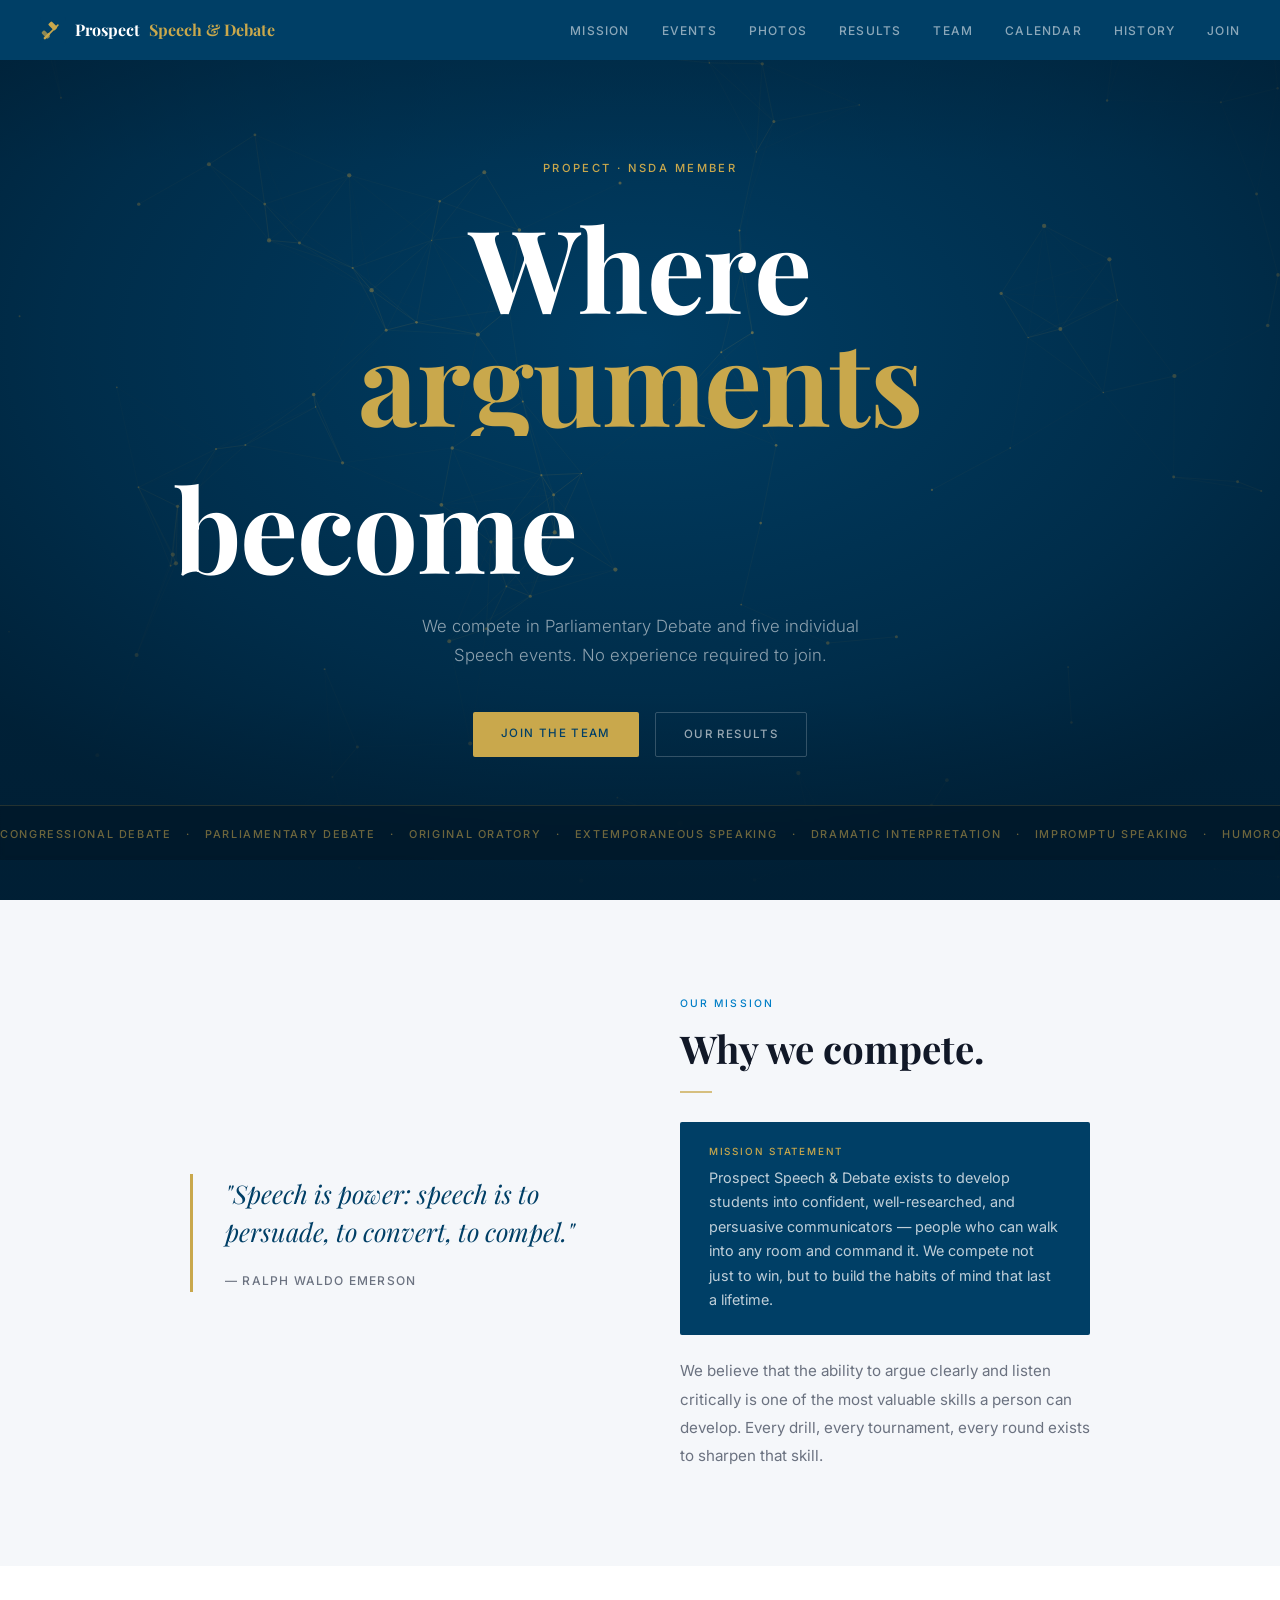
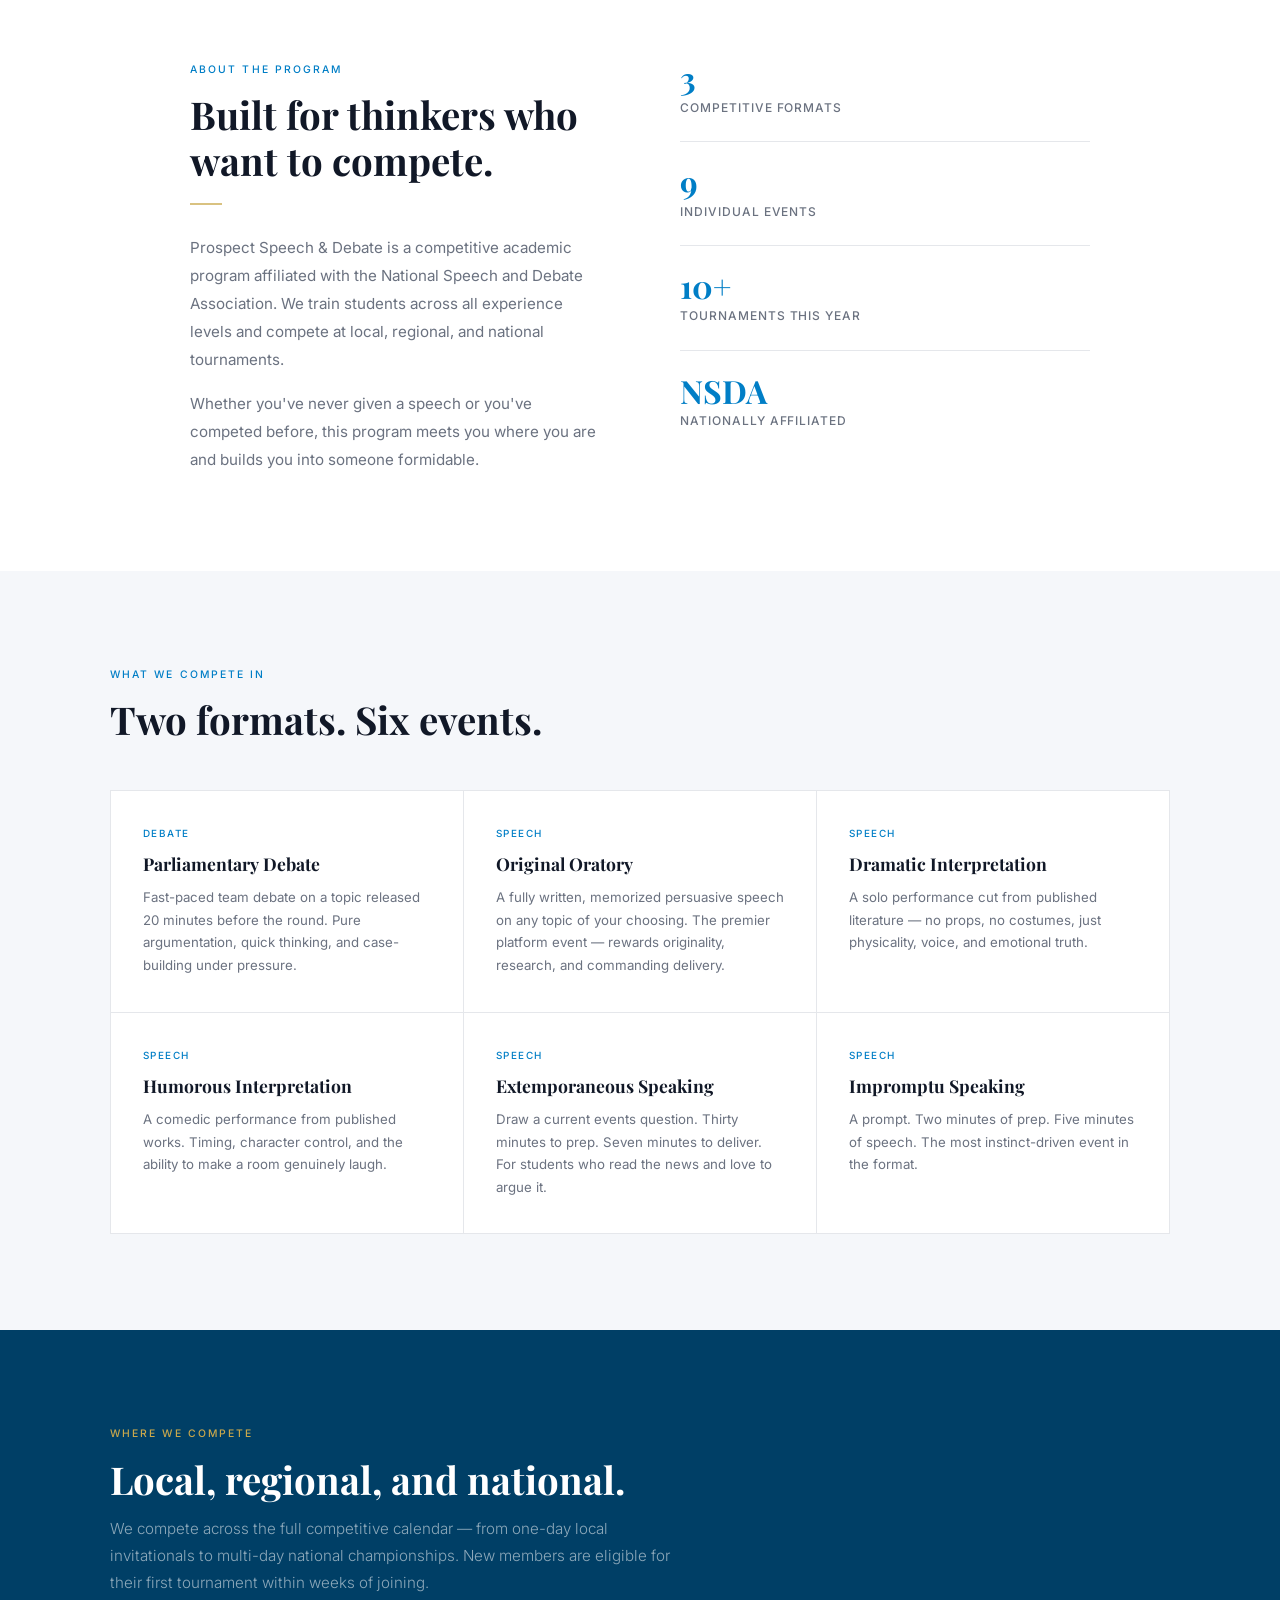
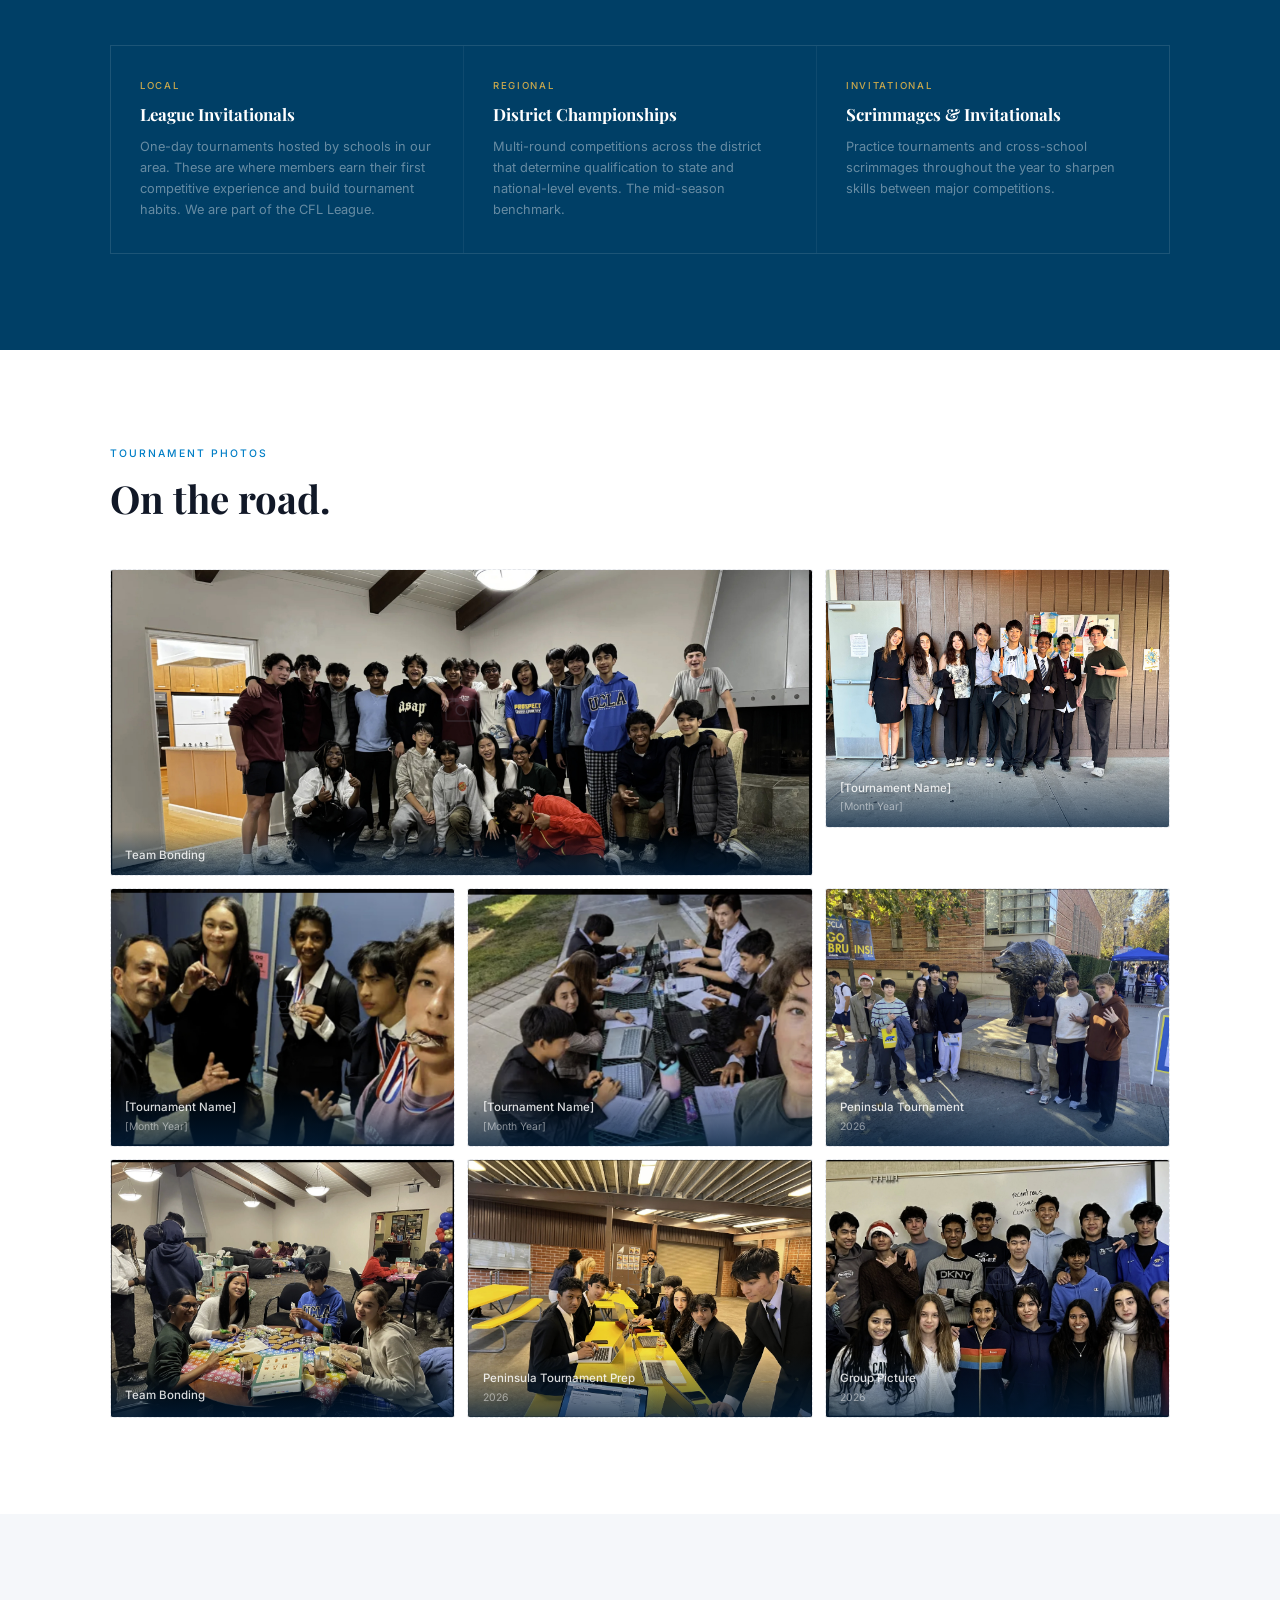
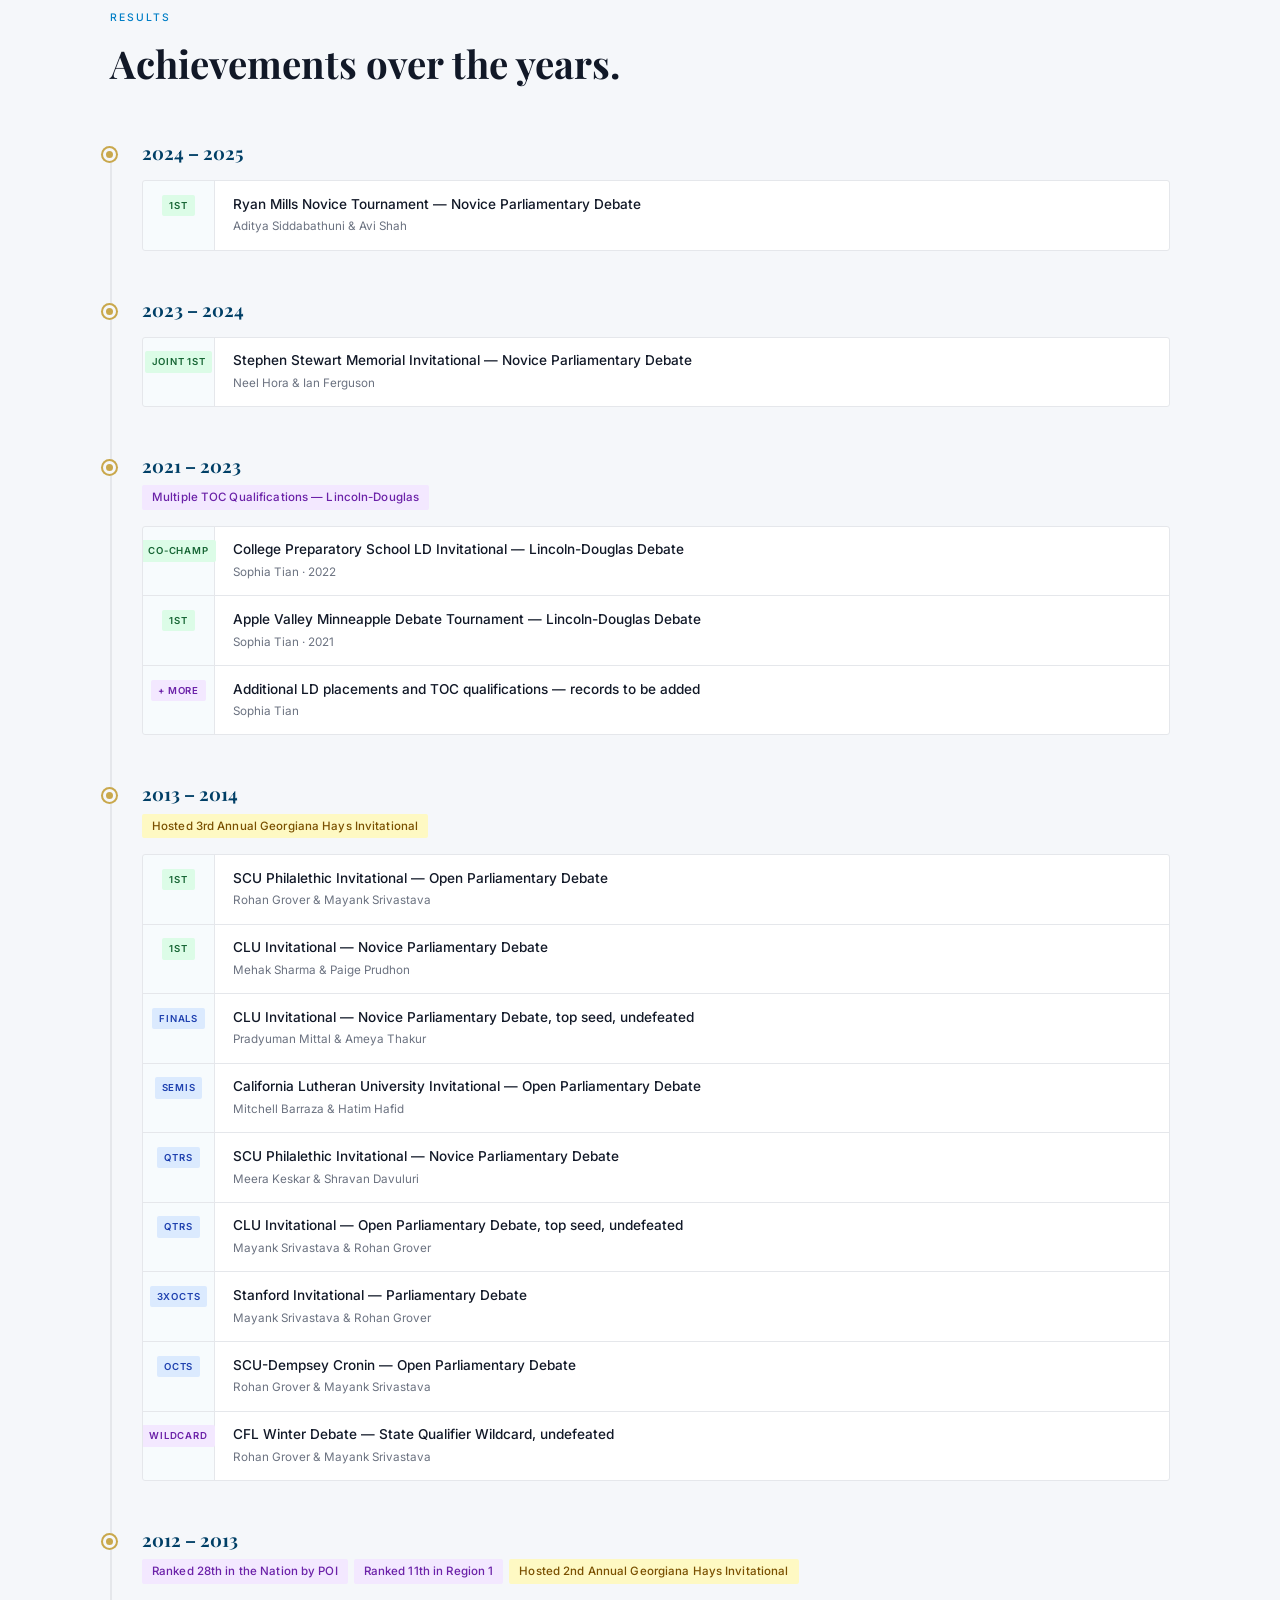
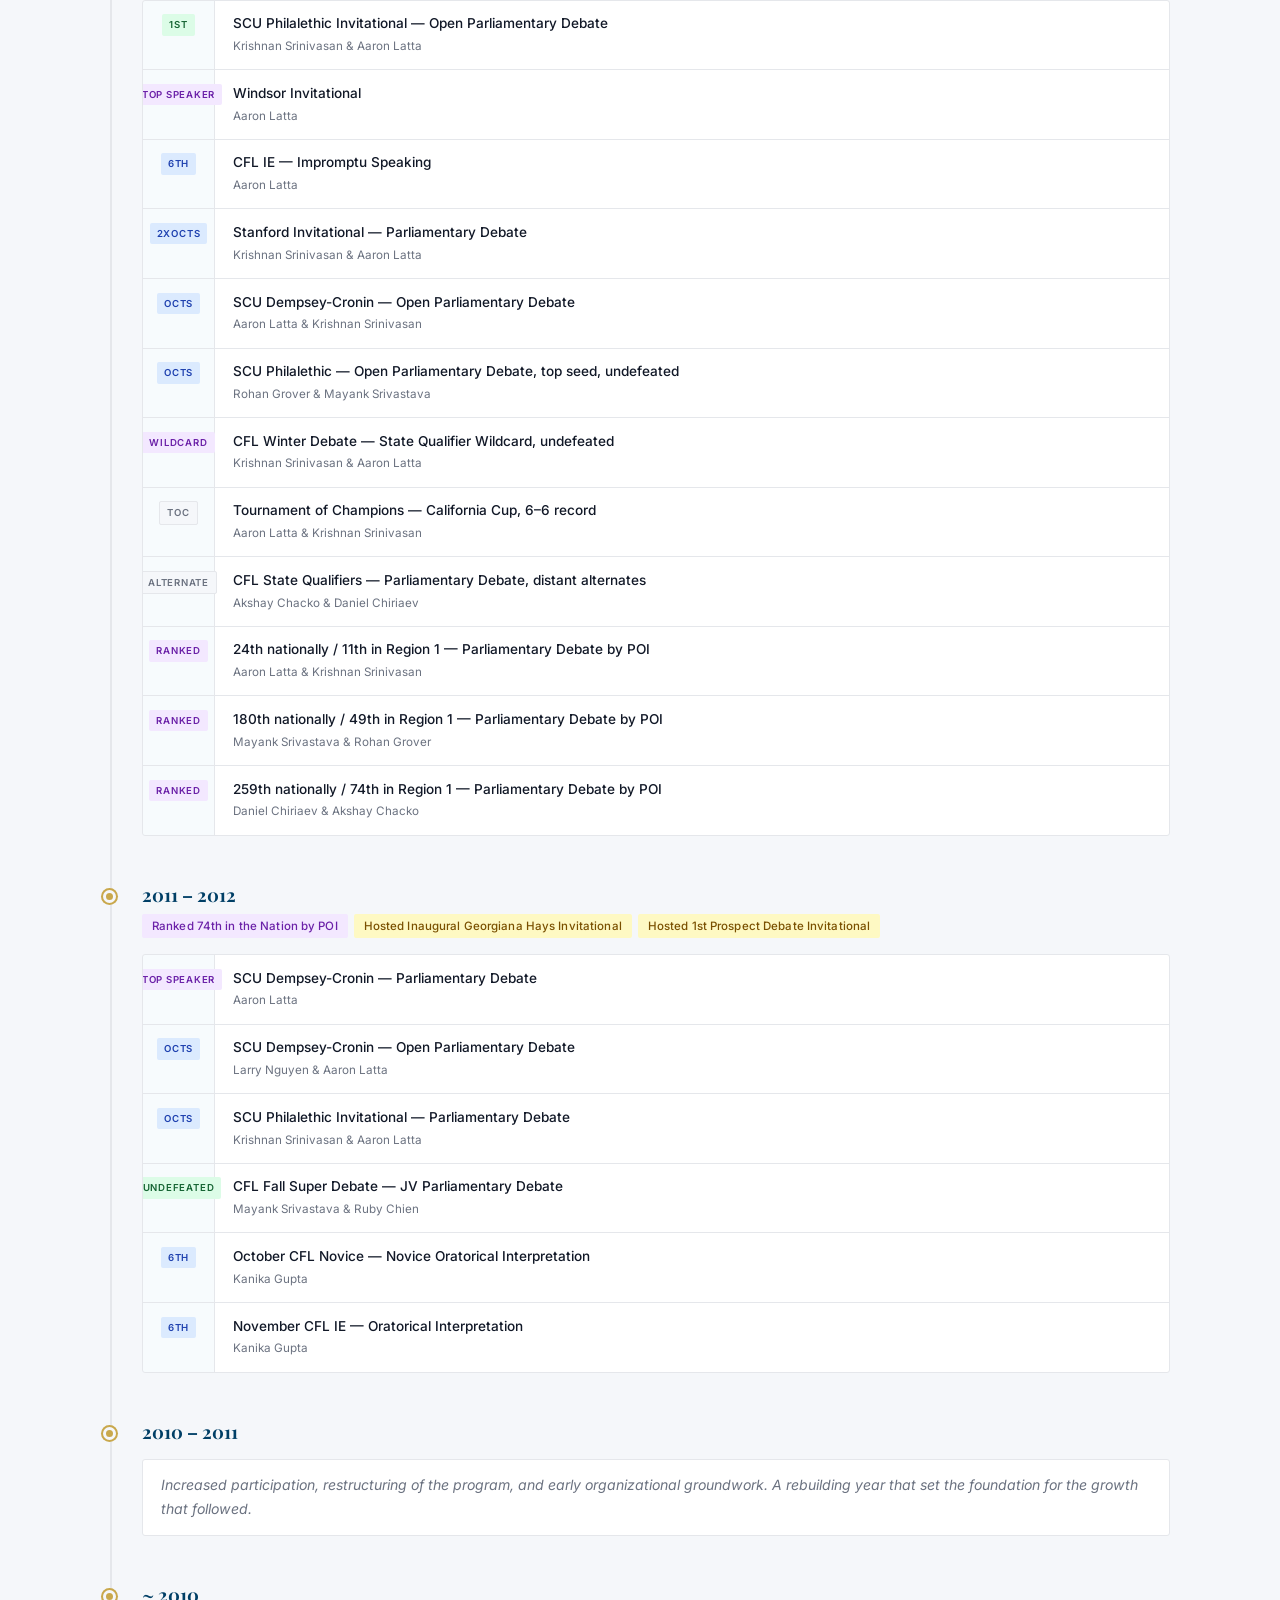
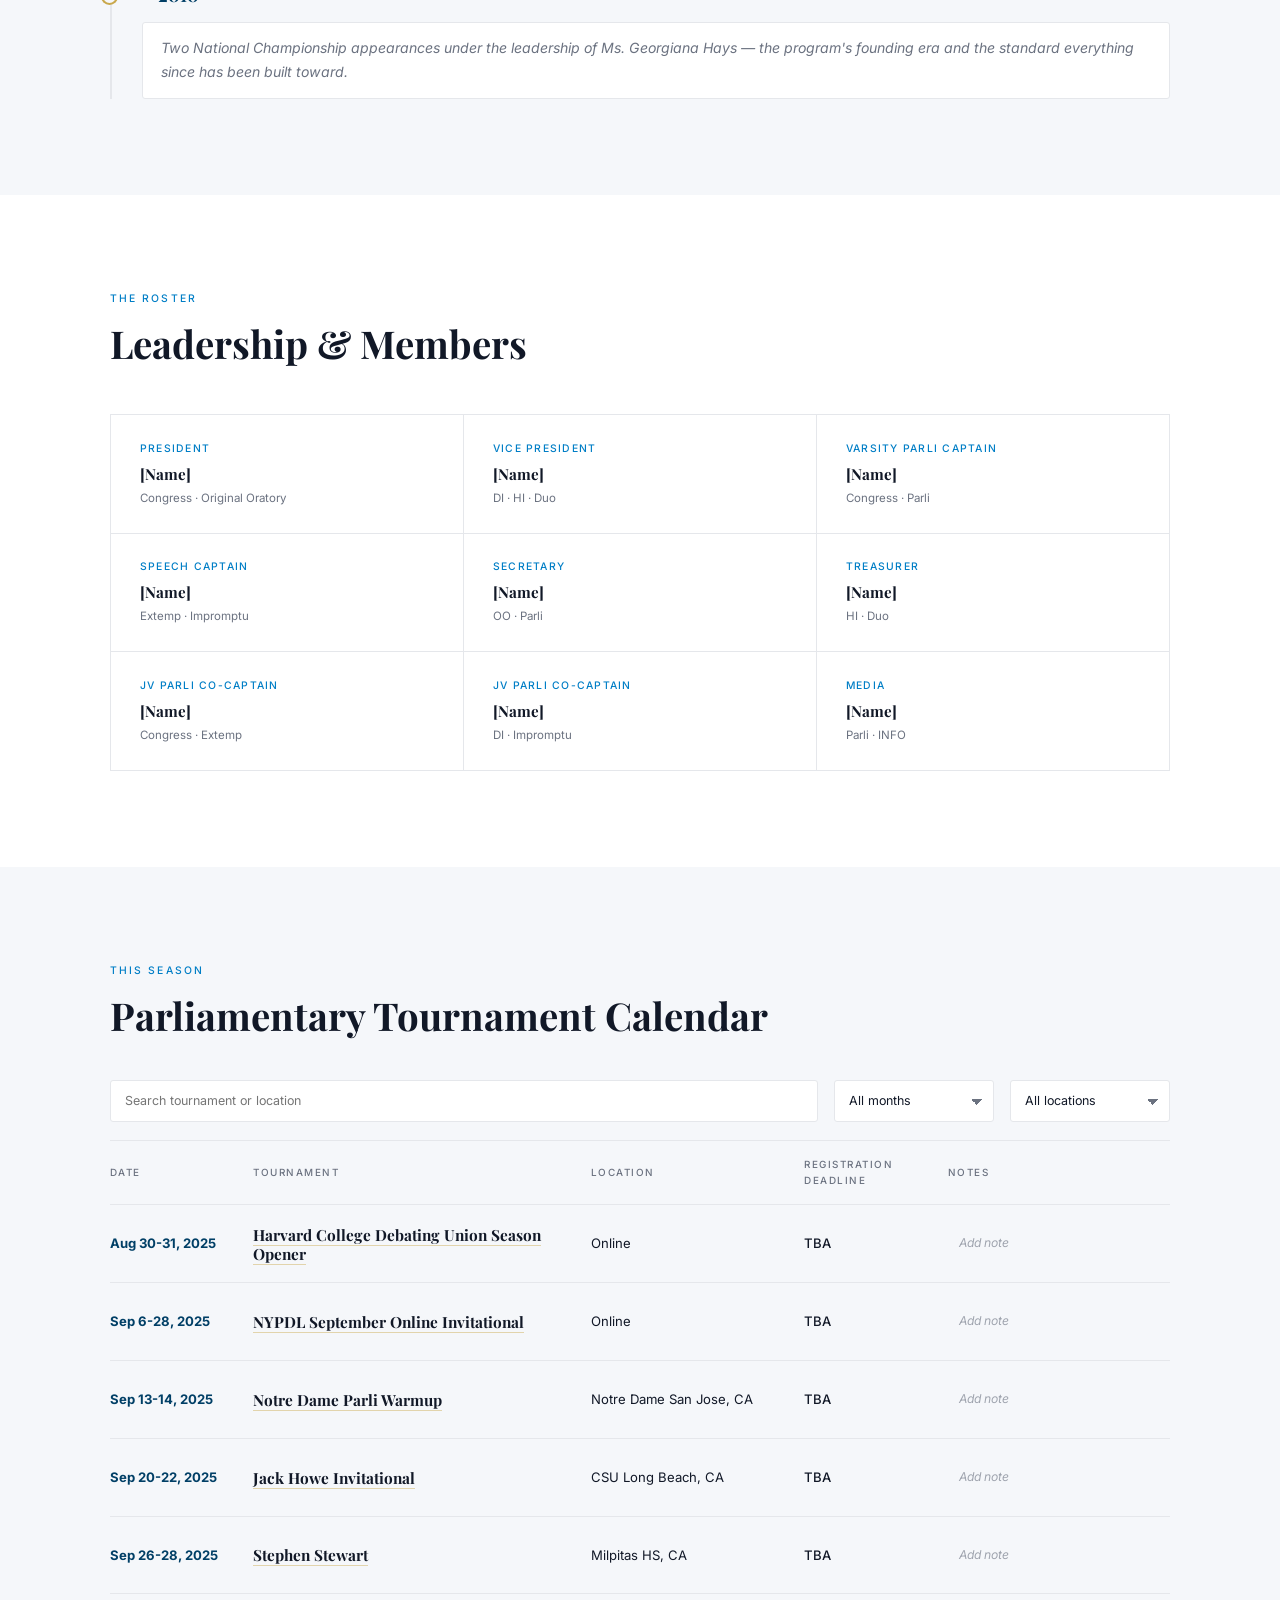
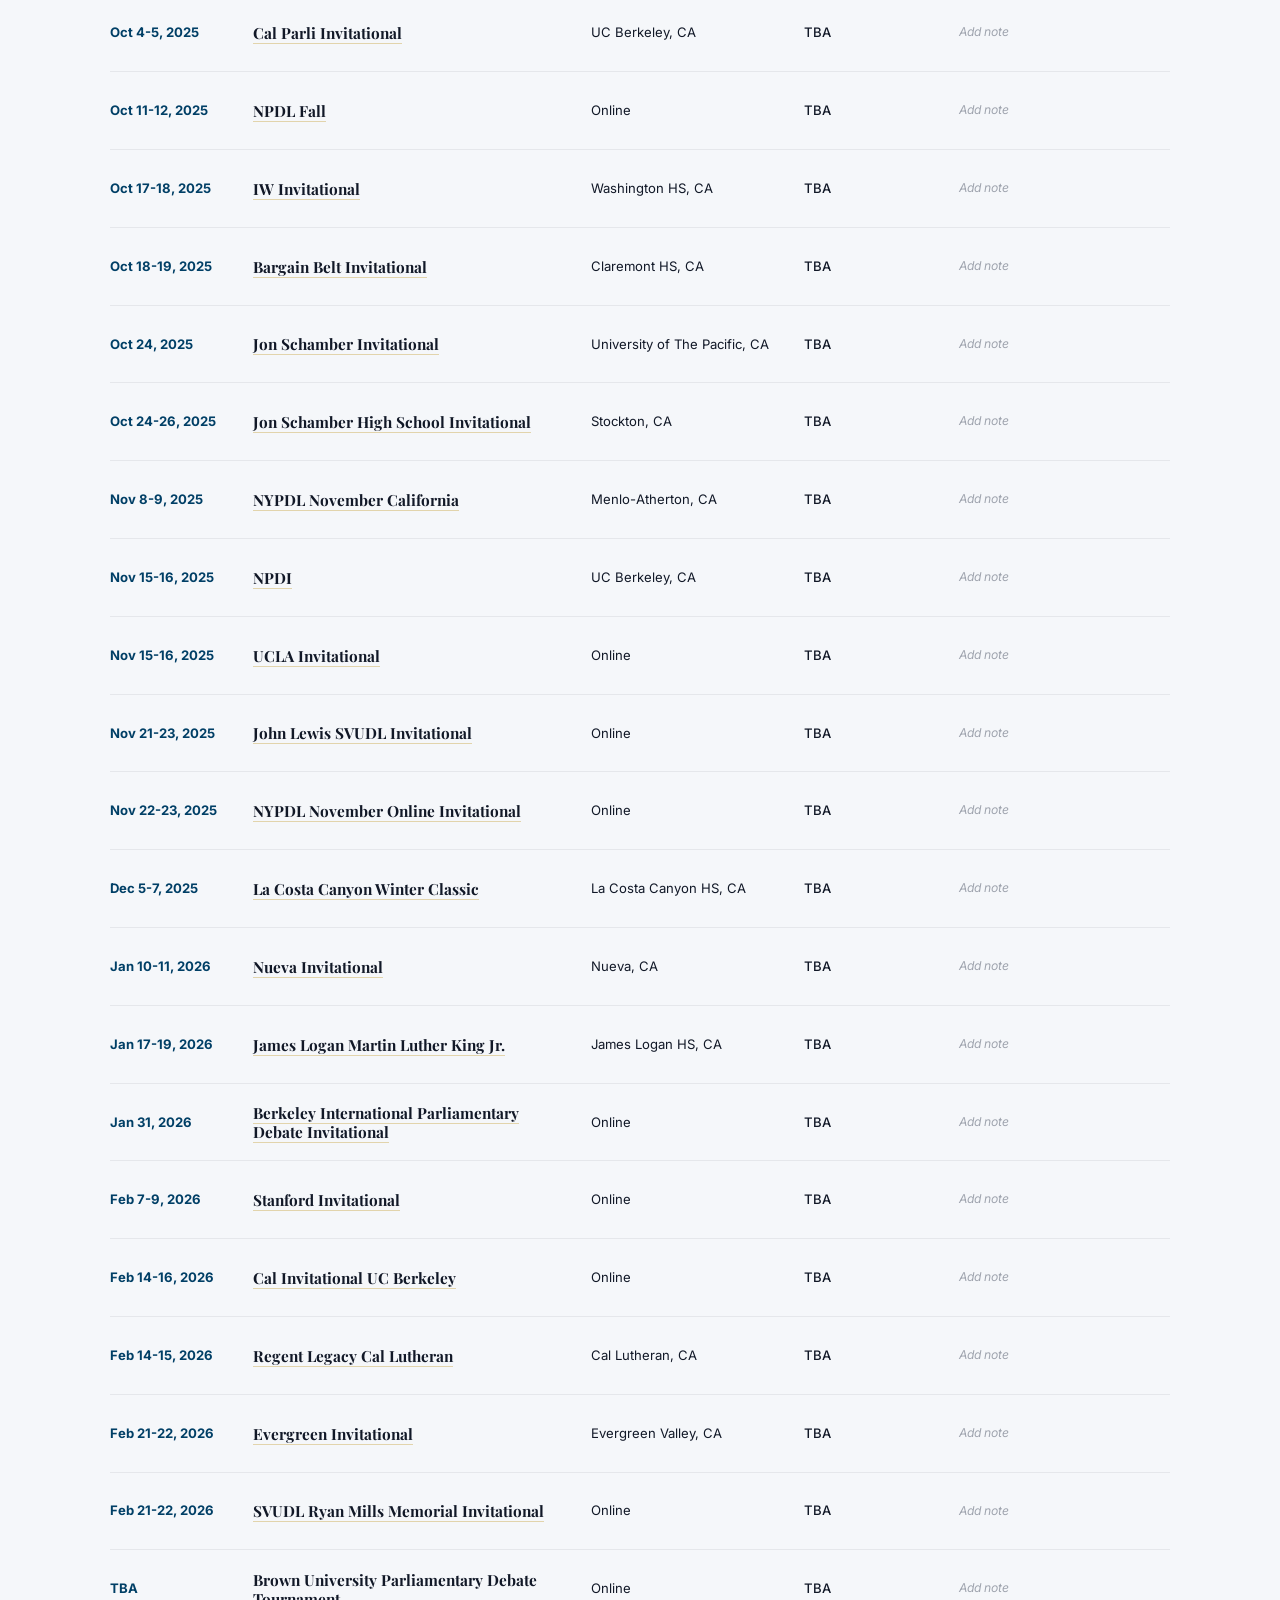
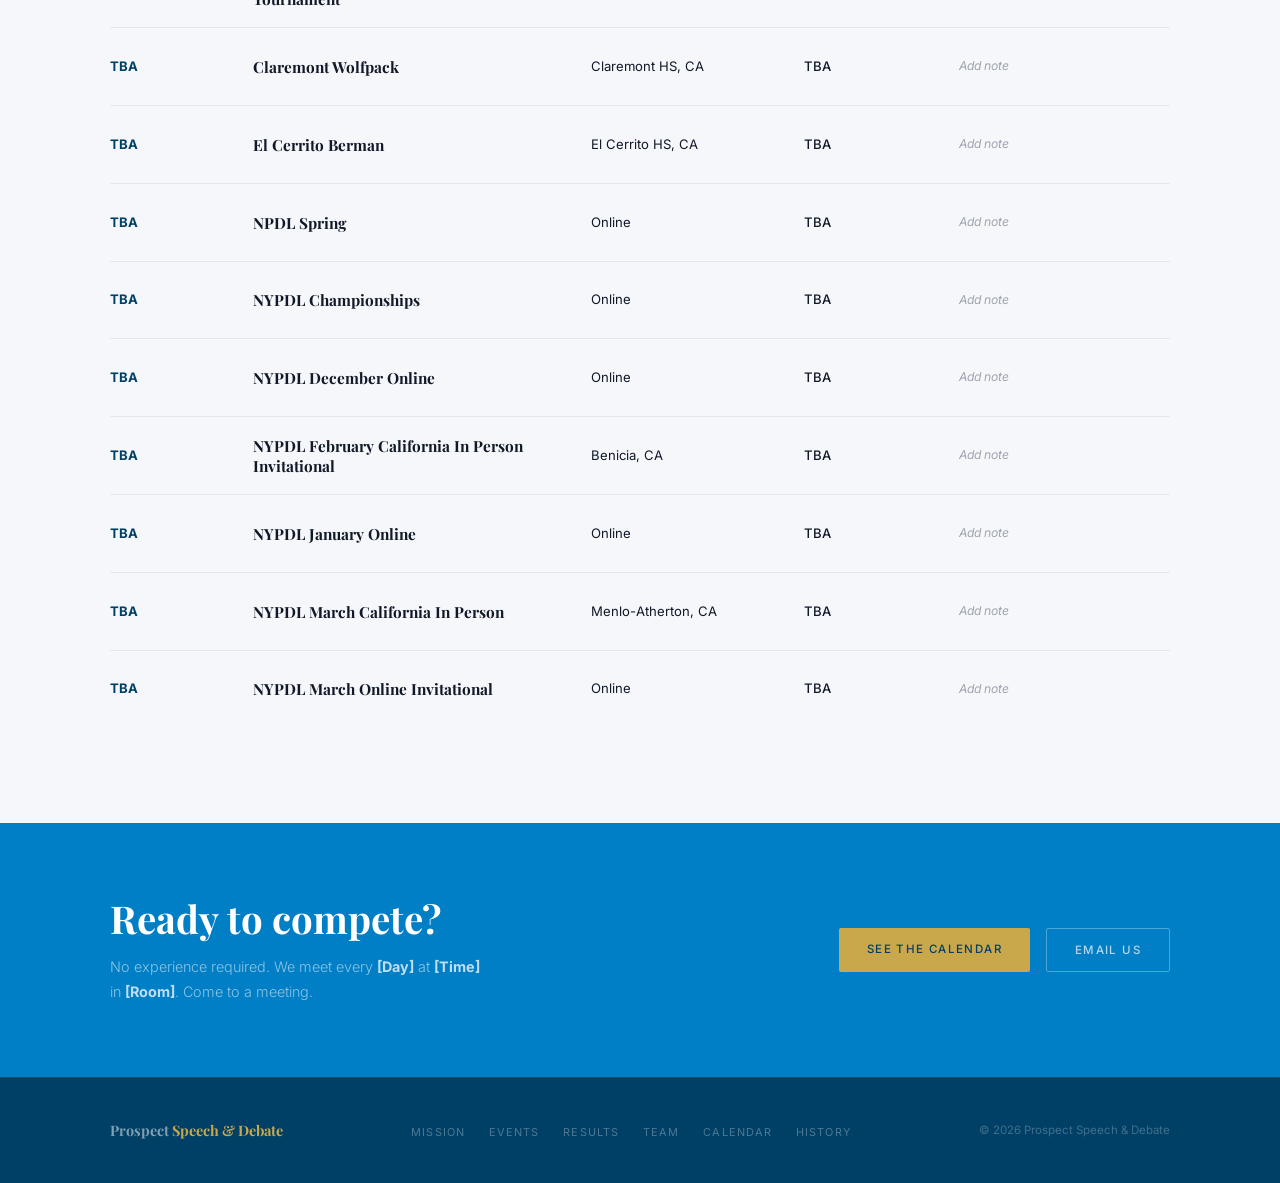
==== index.html @ af26215f "Simplify calendar table and editable notes" ====
<!DOCTYPE html>
<html lang="en">
<head>
  <meta charset="UTF-8" />
  <meta name="viewport" content="width=device-width, initial-scale=1.0" />
  <title>ProspectSpeech & Debate</title>
  <meta name="description" content="Prospect Speech & Debate — competing at the highest level." />
  <link rel="icon" href="image/panther.png" />
  <link rel="preconnect" href="https://fonts.googleapis.com" />
  <link rel="preconnect" href="https://fonts.gstatic.com" crossorigin />
  <link href="https://fonts.googleapis.com/css2?family=Playfair+Display:ital,wght@0,400;0,700;1,400&family=Inter:wght@300;400;500&display=swap" rel="stylesheet" />
  <style>
    *, *::before, *::after { box-sizing: border-box; margin: 0; padding: 0; }
    html { scroll-behavior: smooth; }

    :root {
      --blue: #007EC6;
      --blue-dark: #005f96;
      --blue-deep: #003f66;
      --gold: #C9A84C;
      --gold-light: #e8d08a;
      --white: #ffffff;
      --off: #f5f7fa;
      --text: #111827;
      --muted: #6b7280;
      --border: #e5e7eb;
    }

    body {
      font-family: 'Inter', sans-serif;
      background: var(--white);
      color: var(--text);
      line-height: 1.6;
      overflow-x: hidden;
    }
    a { color: inherit; text-decoration: none; }

    /* ── NAV ── */
    nav {
      position: fixed;
      top: 0; left: 0; right: 0;
      z-index: 100;
      height: 60px;
      background: var(--blue-deep);
      display: flex;
      align-items: center;
      justify-content: space-between;
      padding: 0 2.5rem;
    }
    .nav-brand {
      display: flex;
      align-items: center;
      gap: 9px;
      font-family: 'Playfair Display', serif;
      font-size: 1rem;
      font-weight: 700;
      color: var(--white);
    }
    .nav-brand span { color: var(--gold); }
    .nav-logo {
      width: 26px;
      height: 26px;
      flex-shrink: 0;
    }
    .nav-links {
      display: flex;
      gap: 2rem;
      list-style: none;
    }
    .nav-links a {
      font-size: 0.75rem;
      font-weight: 500;
      letter-spacing: 0.1em;
      text-transform: uppercase;
      color: rgba(255,255,255,0.55);
      transition: color 0.2s;
    }
    .nav-links a:hover { color: var(--gold); }
    .nav-toggle {
      display: none;
      flex-direction: column;
      gap: 5px;
      background: none;
      border: none;
      cursor: pointer;
      padding: 4px;
    }
    .nav-toggle span {
      display: block;
      width: 22px;
      height: 1.5px;
      background: rgba(255,255,255,0.7);
    }
    .mobile-menu {
      display: none;
      position: fixed;
      top: 60px; left: 0; right: 0;
      background: var(--blue-deep);
      padding: 1.5rem 2.5rem;
      z-index: 99;
      flex-direction: column;
      gap: 1.2rem;
      border-top: 1px solid rgba(255,255,255,0.07);
    }
    .mobile-menu.open { display: flex; }
    .mobile-menu a {
      font-size: 0.8rem;
      font-weight: 500;
      letter-spacing: 0.1em;
      text-transform: uppercase;
      color: rgba(255,255,255,0.6);
    }
    .mobile-menu a:hover { color: var(--gold); }

   .hero {
      min-height: 100vh;
      background: var(--blue-deep);
      display: flex;
      flex-direction: column;
      align-items: stretch;
      justify-content: center;
      padding: 0;
      position: relative;
      overflow: hidden;
    }
 
    .hero-canvas {
      position: absolute;
      inset: 0;
      width: 100%;
      height: 100%;
      z-index: 0;
    }
    .hero-vignette {
      position: absolute;
      inset: 0;
      z-index: 1;
      pointer-events: none;
      background:
        radial-gradient(ellipse 70% 60% at 50% 38%, rgba(0,30,51,0.05) 0%, rgba(0,30,51,0.55) 65%, rgba(0,30,51,0.92) 100%),
        linear-gradient(180deg, rgba(0,30,51,0.35) 0%, transparent 18%, transparent 78%, rgba(0,30,51,0.65) 100%);
    }
 
    .hero-layout {
      position: relative;
      z-index: 2;
      max-width: 1100px;
      width: 100%;
      margin: 0 auto;
      padding: 7.5rem 2.5rem 3rem;
      text-align: center;
      display: flex;
      flex-direction: column;
      align-items: center;
    }
    .hero-label {
      font-size: 0.7rem;
      font-weight: 500;
      letter-spacing: 0.22em;
      text-transform: uppercase;
      color: var(--gold);
      margin-bottom: 2rem;
      opacity: 0;
      animation: fade-up 0.8s ease forwards;
      animation-delay: 0.1s;
    }
 
    .hero-headline {
      font-family: 'Playfair Display', serif;
      font-weight: 700;
      color: var(--white);
      line-height: 0.98;
      margin-bottom: 1.8rem;
    }
    .hero-headline .line {
      display: block;
      font-size: clamp(3.4rem, 10vw, 7.2rem);
      letter-spacing: -0.01em;
      overflow: hidden;
    }
    .hero-headline .line > * { display: inline-block; }
    .line-1, .line-2, .line-3 {
      opacity: 0;
      transform: translateY(100%);
      animation: line-rise 0.9s cubic-bezier(0.22, 1, 0.36, 1) forwards;
    }
    .line-1 { animation-delay: 0.15s; }
    .line-2 { animation-delay: 0.32s; color: var(--gold); }
    .line-3 { animation-delay: 0.49s; }
    @keyframes line-rise {
      to { opacity: 1; transform: translateY(0); }
    }
    @keyframes fade-up {
      from { opacity: 0; transform: translateY(10px); }
      to   { opacity: 1; transform: translateY(0); }
    }
 
    /* Word-cycle on the final line of the headline */
    .word-cycle {
      position: relative;
      display: inline-block;
      vertical-align: baseline;
      height: 1.2em;
      overflow: hidden;
      font-style: italic;
      color: var(--gold);
       min-width: 7ch;
      text-align: left;
    }
    .word-cycle span {
      position: absolute;
      left: 0; top: 0;
      opacity: 0;
      white-space: nowrap;
      animation: word-rotate 8s infinite;
    }
    .word-cycle span:nth-child(1) { animation-delay: 1.2s; }
    .word-cycle span:nth-child(2) { animation-delay: 3.2s; }
    .word-cycle span:nth-child(3) { animation-delay: 5.2s; }
    .word-cycle span:nth-child(4) { animation-delay: 7.2s; }
    @keyframes word-rotate {
      0%   { opacity: 0; transform: translateY(0.3em); }
      6%   { opacity: 1; transform: translateY(0); }
      22%  { opacity: 1; transform: translateY(0); }
      28%  { opacity: 0; transform: translateY(-0.3em); }
      100% { opacity: 0; }
    }
 
    .hero-sub {
      font-size: 1.05rem;
      color: rgba(255,255,255,0.55);
      font-weight: 300;
      max-width: 480px;
      line-height: 1.75;
      margin-bottom: 2.6rem;
      opacity: 0;
      animation: fade-up 0.8s ease forwards;
      animation-delay: 0.7s;
    }
    .hero-actions {
      display: flex;
      gap: 1rem;
      flex-wrap: wrap;
      justify-content: center;
      opacity: 0;
      animation: fade-up 0.8s ease forwards;
      animation-delay: 0.85s;
    }
 
    /* Scrolling ticker strip along the bottom edge */
    .hero-ticker {
      position: relative;
      z-index: 2;
      border-top: 1px solid rgba(201,168,76,0.18);
      background: rgba(0,20,35,0.55);
      backdrop-filter: blur(2px);
      padding: 0.9rem 0;
      overflow: hidden;
      white-space: nowrap;
    }
    .ticker-track {
      display: inline-flex;
      gap: 0.9rem;
      animation: ticker-scroll 38s linear infinite;
      will-change: transform;
    }
    .ticker-track span {
      font-size: 0.68rem;
      font-weight: 500;
      letter-spacing: 0.15em;
      color: rgba(201,168,76,0.55);
      flex-shrink: 0;
    }
    @keyframes ticker-scroll {
      from { transform: translateX(0); }
      to   { transform: translateX(-50%); }
    }
 
    .btn {
      display: inline-block;
      font-size: 0.72rem;
      font-weight: 500;
      letter-spacing: 0.12em;
      text-transform: uppercase;
      padding: 12px 28px;
      border-radius: 2px;
      transition: all 0.2s;
    }
    .btn-gold { background: var(--gold); color: var(--blue-deep); }
    .btn-gold:hover { background: var(--gold-light); }
    .btn-outline { border: 1px solid rgba(255,255,255,0.2); color: rgba(255,255,255,0.6); }
    .btn-outline:hover { border-color: var(--gold); color: var(--gold); }
    .btn-white { border: 1px solid rgba(255,255,255,0.3); color: rgba(255,255,255,0.7); }
    .btn-white:hover { border-color: rgba(255,255,255,0.7); color: var(--white); }

    /* ── SHARED ── */
    section { scroll-margin-top: 60px; }
    .section { padding: 6rem 2.5rem; }
    .section-sm { padding: 4.5rem 2.5rem; }
    .container { max-width: 900px; margin: 0 auto; }
    .container-wide { max-width: 1060px; margin: 0 auto; }
    .eyebrow {
      font-size: 0.65rem;
      font-weight: 500;
      letter-spacing: 0.2em;
      text-transform: uppercase;
      color: var(--gold);
      margin-bottom: 0.8rem;
    }
    .eyebrow.dark { color: var(--blue); }
    h2 {
      font-family: 'Playfair Display', serif;
      font-size: clamp(1.7rem, 3.5vw, 2.4rem);
      font-weight: 700;
      line-height: 1.2;
      color: var(--text);
    }
    h2.light { color: var(--white); }
    .rule { width: 32px; height: 2px; background: var(--gold); margin: 1.2rem 0 1.8rem; opacity: 0.7; }

    /* ── MISSION ── */
    #mission { background: var(--off); }
    .mission-inner {
      display: grid;
      grid-template-columns: 1fr 1fr;
      gap: 5rem;
      align-items: center;
    }
    .mission-quote {
      border-left: 3px solid var(--gold);
      padding-left: 2rem;
    }
    .mission-quote blockquote {
      font-family: 'Playfair Display', serif;
      font-size: clamp(1.2rem, 2.5vw, 1.6rem);
      font-style: italic;
      color: var(--blue-deep);
      line-height: 1.5;
      margin-bottom: 1rem;
    }
    .mission-quote cite {
      font-size: 0.75rem;
      font-weight: 500;
      letter-spacing: 0.1em;
      text-transform: uppercase;
      color: var(--muted);
      font-style: normal;
    }
    .mission-text p {
      font-size: 0.95rem;
      color: var(--muted);
      line-height: 1.85;
      margin-bottom: 1rem;
    }
    .mission-text p:last-child { margin-bottom: 0; }
    .mission-statement {
      background: var(--blue-deep);
      color: var(--white);
      padding: 1.4rem 1.8rem;
      border-radius: 2px;
      margin-bottom: 1.4rem;
    }
    .mission-statement-label {
      font-size: 0.62rem;
      font-weight: 500;
      letter-spacing: 0.18em;
      text-transform: uppercase;
      color: var(--gold);
      margin-bottom: 6px;
    }
    .mission-statement p {
      font-size: 0.9rem;
      color: rgba(255,255,255,0.75);
      line-height: 1.7;
      margin: 0;
    }

    /* ── ABOUT ── */
    #about { background: var(--white); }
    .about-grid {
      display: grid;
      grid-template-columns: 1fr 1fr;
      gap: 5rem;
      align-items: start;
    }
    .about-body { font-size: 0.95rem; color: var(--muted); line-height: 1.85; }
    .about-body + .about-body { margin-top: 1rem; }
    .about-facts { display: flex; flex-direction: column; gap: 1.5rem; }
    .fact { padding-bottom: 1.5rem; border-bottom: 1px solid var(--border); }
    .fact:last-child { border-bottom: none; padding-bottom: 0; }
    .fact-num {
      font-family: 'Playfair Display', serif;
      font-size: 2rem;
      font-weight: 700;
      color: var(--blue);
      line-height: 1;
      margin-bottom: 4px;
    }
    .fact-label {
      font-size: 0.75rem;
      font-weight: 500;
      letter-spacing: 0.08em;
      text-transform: uppercase;
      color: var(--muted);
    }

    /* ── EVENTS ── */
    #events { background: var(--off); }
    .events-list {
      display: grid;
      grid-template-columns: repeat(3, 1fr);
      gap: 1px;
      background: var(--border);
      border: 1px solid var(--border);
      margin-top: 3rem;
    }
    .event-item {
      background: var(--white);
      padding: 2.2rem 2rem;
      transition: background 0.2s;
    }
    .event-item:hover { background: var(--off); }
    .event-cat {
      font-size: 0.62rem;
      font-weight: 500;
      letter-spacing: 0.15em;
      text-transform: uppercase;
      color: var(--blue);
      margin-bottom: 8px;
    }
    .event-name {
      font-family: 'Playfair Display', serif;
      font-size: 1.1rem;
      font-weight: 700;
      color: var(--text);
      margin-bottom: 8px;
    }
    .event-desc { font-size: 0.83rem; color: var(--muted); line-height: 1.7; }

    /* ── WHERE WE COMPETE ── */
    #compete { background: var(--blue-deep); }
    #compete .eyebrow { color: var(--gold); }
    .compete-intro {
      max-width: 560px;
      margin-bottom: 3rem;
    }
    .compete-intro p {
      font-size: 0.95rem;
      color: rgba(255,255,255,0.55);
      font-weight: 300;
      line-height: 1.8;
      margin-top: 0.8rem;
    }
    .compete-grid {
      display: grid;
      grid-template-columns: repeat(3, 1fr);
      gap: 1px;
      background: rgba(255,255,255,0.06);
      border: 1px solid rgba(255,255,255,0.06);
    }
    .compete-card {
      background: var(--blue-deep);
      padding: 2rem 1.8rem;
      transition: background 0.2s;
    }
    .compete-card:hover { background: rgba(255,255,255,0.03); }
    .compete-level {
      font-size: 0.6rem;
      font-weight: 500;
      letter-spacing: 0.18em;
      text-transform: uppercase;
      color: var(--gold);
      margin-bottom: 8px;
    }
    .compete-name {
      font-family: 'Playfair Display', serif;
      font-size: 1.05rem;
      font-weight: 700;
      color: var(--white);
      margin-bottom: 8px;
    }
    .compete-desc {
      font-size: 0.8rem;
      color: rgba(255,255,255,0.4);
      line-height: 1.65;
    }

    /* ── PHOTOS ── */
    #photos { background: var(--white); }
    .photos-grid {
      display: grid;
      grid-template-columns: repeat(3, 1fr);
      gap: 12px;
      margin-top: 3rem;
    }
    .photo-slot {
      aspect-ratio: 4/3;
      background: var(--off);
      border: 1.5px dashed var(--border);
      border-radius: 3px;
      display: flex;
      flex-direction: column;
      align-items: center;
      justify-content: center;
      gap: 10px;
      overflow: hidden;
      position: relative;
      cursor: pointer;
      transition: border-color 0.2s;
    }
    .photo-slot:hover { border-color: var(--blue); }
    .photo-slot img {
      position: absolute;
      inset: 0;
      width: 100%;
      height: 100%;
      object-fit: cover;
      display: none;
    }
    .photo-slot img.loaded { display: block; }
    .photo-placeholder {
      display: flex;
      flex-direction: column;
      align-items: center;
      gap: 8px;
      pointer-events: none;
    }
    .photo-placeholder svg { opacity: 0.25; }
    .photo-placeholder span {
      font-size: 0.72rem;
      color: var(--muted);
      font-weight: 500;
      text-align: center;
      padding: 0 1rem;
    }
    .photo-caption {
      position: absolute;
      bottom: 0; left: 0; right: 0;
      background: linear-gradient(transparent, rgba(0,30,60,0.75));
      padding: 1rem 0.9rem 0.7rem;
      display: none;
    }
    .photo-slot img.loaded ~ .photo-caption { display: block; }
    .photo-caption-text {
      font-size: 0.72rem;
      color: rgba(255,255,255,0.85);
      font-weight: 500;
    }
    .photo-caption-sub {
      font-size: 0.65rem;
      color: rgba(255,255,255,0.5);
      margin-top: 2px;
    }
    /* Large feature photo slot */
    .photo-slot.large {
      grid-column: span 2;
      aspect-ratio: 16/7;
    }
    .photos-note {
      margin-top: 1.2rem;
      font-size: 0.75rem;
      color: var(--muted);
      line-height: 1.6;
    }
    .photos-note code {
      background: var(--off);
      border: 1px solid var(--border);
      border-radius: 3px;
      padding: 1px 6px;
      font-size: 0.7rem;
      color: var(--blue-dark);
    }

   /* ── ACHIEVEMENTS TIMELINE ── */
    #achievements { background: var(--off); }
    .timeline {
      position: relative;
      margin-top: 3.5rem;
      padding-left: 2rem;
    }
    .timeline::before {
      content: '';
      position: absolute;
      left: 0;
      top: 6px;
      bottom: 0;
      width: 2px;
      background: var(--border);
    }
 
    /* One block per school year */
    .tl-year {
      position: relative;
      margin-bottom: 3rem;
    }
    .tl-year:last-child { margin-bottom: 0; }
 
    /* Gold dot on the spine */
    .tl-year::before {
      content: '';
      position: absolute;
      left: -2.45rem;
      top: 6px;
      width: 13px;
      height: 13px;
      background: var(--gold);
      border-radius: 50%;
      border: 3px solid var(--off);
      box-shadow: 0 0 0 2px var(--gold);
    }
 
    .tl-year-header {
      margin-bottom: 1rem;
    }
    .tl-year-label {
      font-family: 'Playfair Display', serif;
      font-size: 1.15rem;
      font-weight: 700;
      color: var(--blue-deep);
      line-height: 1.2;
    }
 
    /* Program-level notes (ranked, hosted event, etc.) */
    .tl-program-notes {
      display: flex;
      flex-wrap: wrap;
      gap: 6px;
      margin-top: 8px;
    }
    .tl-note {
      font-size: 0.72rem;
      font-weight: 500;
      color: var(--blue-dark);
      background: #dbeafe;
      border-radius: 2px;
      padding: 3px 10px;
      letter-spacing: 0.01em;
    }
    .tl-note.hosted {
      background: var(--gold-pale, #fef9c3);
      color: #7a5000;
    }
 
    /* The list of individual results */
    .tl-results {
      background: var(--white);
      border: 1px solid var(--border);
      border-radius: 3px;
      overflow: hidden;
    }
    .tl-result {
      display: grid;
      grid-template-columns: 72px 1fr;
      gap: 0;
      border-bottom: 1px solid var(--border);
      transition: background 0.15s;
    }
    .tl-result:last-child { border-bottom: none; }
    .tl-result:hover { background: var(--off); }
 
    .tl-result-badge {
      padding: 0.85rem 0.9rem;
      display: flex;
      align-items: flex-start;
      justify-content: center;
      border-right: 1px solid var(--border);
      background: rgba(0,126,198,0.03);
    }
    .tl-badge-pill {
      font-size: 0.6rem;
      font-weight: 600;
      letter-spacing: 0.08em;
      text-transform: uppercase;
      padding: 3px 7px;
      border-radius: 2px;
      white-space: nowrap;
      text-align: center;
    }
    .bp-win    { background: #dcfce7; color: #166534; }
    .bp-finals { background: #fef9c3; color: #7a5000; }
    .bp-adv    { background: #dbeafe; color: #1e40af; }
    .bp-rank   { background: #f3e8ff; color: #6b21a8; }
    .bp-other  { background: var(--off); color: var(--muted); border: 1px solid var(--border); }
 
    .tl-result-body {
      padding: 0.85rem 1.1rem;
    }
    .tl-result-main {
      font-size: 0.85rem;
      font-weight: 500;
      color: var(--text);
      line-height: 1.45;
    }
    .tl-result-who {
      font-size: 0.73rem;
      color: var(--muted);
      margin-top: 3px;
    }
 
    /* Era note (no results, just narrative) */
    .tl-narrative {
      font-size: 0.88rem;
      color: var(--muted);
      font-style: italic;
      line-height: 1.7;
      padding: 0.85rem 1.1rem;
      background: var(--white);
      border: 1px solid var(--border);
      border-radius: 3px;
    }    
    /* ── TEAM ── */
    #team { background: var(--white); }
    .team-grid {
      display: grid;
      grid-template-columns: repeat(3, 1fr);
      gap: 1px;
      background: var(--border);
      border: 1px solid var(--border);
      margin-top: 3rem;
    }
    .member {
      background: var(--white);
      padding: 1.6rem 1.8rem;
      transition: background 0.2s;
    }
    .member:hover { background: var(--off); }
    .member-name {
      font-family: 'Playfair Display', serif;
      font-size: 0.95rem;
      font-weight: 700;
      color: var(--text);
      margin-bottom: 3px;
    }
    .member-role {
      font-size: 0.65rem;
      font-weight: 500;
      letter-spacing: 0.12em;
      text-transform: uppercase;
      color: var(--blue);
      margin-bottom: 4px;
    }
    .member-events { font-size: 0.72rem; color: var(--muted); }

    /* ── CALENDAR ── */
    #calendar { background: var(--off); }
    #calendar { scroll-margin-top: 60px; }
    .calendar-tools {
      display: grid;
      grid-template-columns: minmax(220px, 1fr) 160px 160px;
      gap: 1rem;
      align-items: center;
      margin-top: 2.6rem;
      padding-bottom: 1.1rem;
      border-bottom: 1px solid var(--border);
    }
    .calendar-search,
    .calendar-filter {
      width: 100%;
      min-height: 42px;
      border: 1px solid var(--border);
      border-radius: 3px;
      background: var(--white);
      color: var(--text);
      font: inherit;
      font-size: 0.78rem;
      outline: none;
    }
    .calendar-search { padding: 0 0.9rem; }
    .calendar-filter {
      appearance: none;
      padding: 0 2rem 0 0.9rem;
      background-image:
        linear-gradient(45deg, transparent 50%, var(--muted) 50%),
        linear-gradient(135deg, var(--muted) 50%, transparent 50%);
      background-position:
        calc(100% - 16px) 18px,
        calc(100% - 10px) 18px;
      background-repeat: no-repeat;
      background-size: 6px 6px, 6px 6px;
    }
    .calendar-search:focus,
    .calendar-filter:focus {
      border-color: rgba(0,126,198,0.45);
      box-shadow: 0 0 0 3px rgba(0,126,198,0.08);
    }
    .calendar-table-wrap { overflow-x: auto; }
    .calendar-table {
      width: 100%;
      min-width: 880px;
      border-collapse: separate;
      border-spacing: 0;
      font-size: 0.82rem;
    }
    .calendar-table th {
      text-align: left;
      font-size: 0.62rem;
      font-weight: 500;
      letter-spacing: 0.15em;
      text-transform: uppercase;
      color: var(--muted);
      padding: 1rem 1.1rem;
      border-bottom: 1px solid var(--border);
      background: var(--off);
    }
    .calendar-table th:first-child { padding-left: 0; }
    .calendar-table td {
      padding: 1.2rem 1.1rem;
      border-bottom: 1px solid var(--border);
      color: var(--text);
      vertical-align: middle;
    }
    .calendar-table td:first-child { padding-left: 0; }
    .calendar-table tbody tr:last-child td { border-bottom: none; }
    .calendar-table tbody tr:hover td { background: rgba(0,126,198,0.03); }
    .cal-date {
      color: var(--blue-deep);
      font-weight: 700;
      white-space: nowrap;
    }
    .cal-name {
      min-width: 260px;
      font-family: 'Playfair Display', serif;
      font-size: 0.96rem;
      font-weight: 700;
      line-height: 1.25;
    }
    .cal-title-link,
    .cal-title-text {
      color: var(--text);
      text-decoration: none;
    }
    .cal-title-link {
      border-bottom: 1px solid rgba(201,168,76,0.45);
      transition: color 0.2s, border-color 0.2s;
    }
    .cal-title-link:hover {
      color: var(--blue);
      border-color: var(--gold);
    }
    .cal-location,
    .cal-deadline { white-space: nowrap; }
    .cal-deadline { font-weight: 500; }
    .cal-notes {
      min-width: 240px;
      max-width: 340px;
      color: var(--muted);
      font-size: 0.76rem;
      line-height: 1.55;
    }
    .cal-note-editor {
      min-height: 38px;
      padding: 0.55rem 0.65rem;
      border: 1px solid transparent;
      border-radius: 3px;
      color: var(--text);
      outline: none;
      transition: border-color 0.2s, background 0.2s, box-shadow 0.2s;
      white-space: normal;
    }
    .cal-note-editor:empty::before {
      content: "Add note";
      color: var(--muted);
      opacity: 0.62;
      font-style: italic;
    }
    .cal-note-editor:hover {
      border-color: var(--border);
      background: rgba(255,255,255,0.55);
    }
    .cal-note-editor:focus {
      border-color: rgba(0,126,198,0.45);
      background: var(--white);
      box-shadow: 0 0 0 3px rgba(0,126,198,0.08);
    }
    .calendar-empty {
      display: none;
      margin-top: 1.2rem;
      color: var(--muted);
      font-size: 0.82rem;
      font-style: italic;
    }
    .calendar-empty.show { display: block; }

    /* ── JOIN ── */
    #join { background: var(--blue); }
    .join-inner {
      display: flex;
      align-items: center;
      justify-content: space-between;
      gap: 3rem;
      flex-wrap: wrap;
    }
    .join-text h2 { color: var(--white); }
    .join-text p {
      font-size: 0.9rem;
      color: rgba(255,255,255,0.55);
      font-weight: 300;
      margin-top: 0.8rem;
      max-width: 380px;
      line-height: 1.75;
    }
    .join-actions { display: flex; gap: 1rem; flex-wrap: wrap; flex-shrink: 0; }

    /* ── FOOTER ── */
    footer {
      background: var(--blue-deep);
      padding: 2.5rem;
      border-top: 1px solid rgba(255,255,255,0.06);
    }
    .footer-inner {
      max-width: 1060px;
      margin: 0 auto;
      display: flex;
      align-items: center;
      justify-content: space-between;
      flex-wrap: wrap;
      gap: 1rem;
    }
    .footer-brand {
      font-family: 'Playfair Display', serif;
      font-size: 0.9rem;
      font-weight: 700;
      color: rgba(255,255,255,0.5);
    }
    .footer-brand span { color: var(--gold); }
    .footer-copy { font-size: 0.72rem; color: rgba(255,255,255,0.25); }
    .footer-links { display: flex; gap: 1.5rem; list-style: none; }
    .footer-links a {
      font-size: 0.68rem;
      letter-spacing: 0.1em;
      text-transform: uppercase;
      color: rgba(255,255,255,0.3);
      transition: color 0.2s;
    }
    .footer-links a:hover { color: var(--gold); }

   /* ── RESPONSIVE ── */
    @media (max-width: 860px) {
      .nav-links { display: none; }
      .nav-toggle { display: flex; }
      .hero-layout { padding: 6.5rem 1.8rem 2.5rem; }
      .mission-inner,
      .about-grid { grid-template-columns: 1fr; gap: 3rem; }
      .events-list { grid-template-columns: repeat(2, 1fr); }
      .compete-grid { grid-template-columns: repeat(2, 1fr); }
      .achievements-grid { grid-template-columns: repeat(2, 1fr); }
      .team-grid { grid-template-columns: repeat(2, 1fr); }
      .photos-grid { grid-template-columns: repeat(2, 1fr); }
      .photo-slot.large { grid-column: span 2; }
      .join-inner { flex-direction: column; align-items: flex-start; }
      .calendar-tools { grid-template-columns: 1fr; }
    }
    @media (max-width: 560px) {
      .events-list,
      .compete-grid,
      .team-grid { grid-template-columns: 1fr; }
      .photos-grid { grid-template-columns: 1fr; }
      .photo-slot.large { grid-column: span 1; aspect-ratio: 4/3; }
      .timeline-entries { grid-template-columns: 1fr; }
      .section { padding: 4rem 1.5rem; }
      nav { padding: 0 1.5rem; }
      .mobile-menu { padding: 1.5rem; }
      .hero-layout { padding: 6rem 1.5rem 2.2rem; }
      .ticker-track span { font-size: 0.62rem; }
    }
    @media (prefers-reduced-motion: reduce) {
      * { transition: none !important; animation: none !important; }
      .line-1, .line-2, .line-3,
      .hero-label, .hero-sub, .hero-actions { opacity: 1 !important; transform: none !important; }
      .word-cycle span:nth-child(1) { opacity: 1; position: static; }
      .word-cycle span:nth-child(2),
      .word-cycle span:nth-child(3),
      .word-cycle span:nth-child(4) { display: none; }
      .ticker-track { animation: none; }
    }
  </style>
</head>
<body>

<!-- ── NAV ── -->
<nav>
  <a href="index.html" class="nav-brand">
    <svg class="nav-logo" viewBox="0 0 32 32" fill="none" xmlns="http://www.w3.org/2000/svg" aria-hidden="true">
      <rect width="32" height="32" rx="4" fill="#003f66"/>
      <g transform="translate(4,4)">
        <rect x="10" y="1" width="11" height="6" rx="1.5" transform="rotate(45 10 1)" fill="#C9A84C"/>
        <rect x="1" y="12" width="11" height="5" rx="1.5" transform="rotate(45 1 12)" fill="#C9A84C" opacity="0.7"/>
        <line x1="6" y1="18" x2="18" y2="6" stroke="#C9A84C" stroke-width="2" stroke-linecap="round"/>
        <line x1="2" y1="22" x2="7" y2="17" stroke="#C9A84C" stroke-width="3" stroke-linecap="round"/>
      </g>
    </svg>
    Prospect <span>Speech & Debate</span>
  </a>
  <ul class="nav-links">
    <li><a href="#mission">Mission</a></li>
    <li><a href="#events">Events</a></li>
    <li><a href="#photos">Photos</a></li>
    <li><a href="#achievements">Results</a></li>
    <li><a href="#team">Team</a></li>
    <li><a href="#calendar">Calendar</a></li>
    <li><a href="history.html">History</a></li>
    <li><a href="#join">Join</a></li>
  </ul>
  <button class="nav-toggle" onclick="toggleNav()" aria-label="Toggle menu">
    <span></span><span></span><span></span>
  </button>
</nav>

<div class="mobile-menu" id="mobileMenu">
  <a href="#mission"      onclick="closeNav()">Mission</a>
  <a href="#events"       onclick="closeNav()">Events</a>
  <a href="#photos"       onclick="closeNav()">Photos</a>
  <a href="#achievements" onclick="closeNav()">Results</a>
  <a href="#team"         onclick="closeNav()">Team</a>
  <a href="#calendar"     onclick="closeNav()">Calendar</a>
  <a href="history.html"  onclick="closeNav()">History</a>
  <a href="#join"         onclick="closeNav()">Join</a>
</div>

<!-- ── HERO ── -->

<!-- ── HERO ── -->
<section id="home" class="hero">
  <canvas id="heroCanvas" class="hero-canvas" aria-hidden="true"></canvas>
  <div class="hero-vignette" aria-hidden="true"></div>
 
  <div class="hero-layout">
    <div class="hero-label">Propect · NSDA Member</div>
    <h1 class="hero-headline">
      <span class="line line-1">Where</span>
      <span class="line line-2">arguments</span>
      <span class="line line-3">become <em class="word-cycle"><span>wins.</span><span>power.</span><span>change.</span><span>impact.</span></em></span>
    </h1>
    <p class="hero-sub">We compete in Parliamentary Debate and five individual Speech events. No experience required to join.</p>
    <div class="hero-actions">
      <a href="#join" class="btn btn-gold">Join the team</a>
      <a href="#achievements" class="btn btn-outline">Our results</a>
    </div>
  </div>
 
  <div class="hero-ticker" aria-hidden="true">
    <div class="ticker-track">
      <span>CONGRESSIONAL DEBATE</span><span>·</span>
      <span>PARLIAMENTARY DEBATE</span><span>·</span>
      <span>ORIGINAL ORATORY</span><span>·</span>
      <span>EXTEMPORANEOUS SPEAKING</span><span>·</span>
      <span>DRAMATIC INTERPRETATION</span><span>·</span>
      <span>IMPROMPTU SPEAKING</span><span>·</span>
      <span>HUMOROUS INTERPRETATION</span><span>·</span>
      <span>DUO INTERPRETATION</span><span>·</span>
      <span>INFORMATIVE SPEAKING</span><span>·</span>
      <span>CONGRESSIONAL DEBATE</span><span>·</span>
      <span>PARLIAMENTARY DEBATE</span><span>·</span>
      <span>ORIGINAL ORATORY</span><span>·</span>
      <span>EXTEMPORANEOUS SPEAKING</span><span>·</span>
      <span>DRAMATIC INTERPRETATION</span><span>·</span>
      <span>IMPROMPTU SPEAKING</span><span>·</span>
      <span>HUMOROUS INTERPRETATION</span><span>·</span>
      <span>DUO INTERPRETATION</span><span>·</span>
      <span>INFORMATIVE SPEAKING</span><span>·</span>
    </div>
  </div>
</section>

<!-- ── MISSION ── -->
<section id="mission" class="section">
  <div class="container">
    <div class="mission-inner">
      <div class="mission-quote">
        <blockquote>
          "Speech is power: speech is to persuade, to convert, to compel."
        </blockquote>
        <cite>— Ralph Waldo Emerson</cite>
      </div>
      <div class="mission-text">
        <div class="eyebrow dark">Our Mission</div>
        <h2>Why we compete.</h2>
        <div class="rule"></div>
        <div class="mission-statement">
          <div class="mission-statement-label">Mission Statement</div>
          <p>
            Prospect Speech & Debate exists to develop students into confident, well-researched, and persuasive communicators — people who can walk into any room and command it. We compete not just to win, but to build the habits of mind that last a lifetime.
          </p>
        </div>
        <p class="about-body">
          We believe that the ability to argue clearly and listen critically is one of the most valuable skills a person can develop. Every drill, every tournament, every round exists to sharpen that skill.
        </p>
      </div>
    </div>
  </div>
</section>

<!-- ── ABOUT ── -->
<section id="about" class="section">
  <div class="container">
    <div class="about-grid">
      <div>
        <div class="eyebrow dark">About the Program</div>
        <h2>Built for thinkers who want to compete.</h2>
        <div class="rule"></div>
        <p class="about-body">
          Prospect Speech & Debate is a competitive academic program affiliated with the National Speech and Debate Association. We train students across all experience levels and compete at local, regional, and national tournaments.
        </p>
        <p class="about-body" style="margin-top:1rem;">
          Whether you've never given a speech or you've competed before, this program meets you where you are and builds you into someone formidable.
        </p>
      </div>
      <div class="about-facts">
        <div class="fact">
          <div class="fact-num">3</div>
          <div class="fact-label">Competitive Formats</div>
        </div>
        <div class="fact">
          <div class="fact-num">9</div>
          <div class="fact-label">Individual Events</div>
        </div>
        <div class="fact">
          <div class="fact-num">10+</div>
          <div class="fact-label">Tournaments This Year</div>
        </div>
        <div class="fact">
          <div class="fact-num">NSDA</div>
          <div class="fact-label">Nationally Affiliated</div>
        </div>
      </div>
    </div>
  </div>
</section>

<!-- ── EVENTS ── -->
<section id="events" class="section">
  <div class="container-wide">
    <div class="eyebrow dark">What We Compete In</div>
    <h2>Two formats. Six events.</h2>
    <div class="events-list">
     
      <div class="event-item">
        <div class="event-cat">Debate</div>
        <div class="event-name">Parliamentary Debate</div>
        <div class="event-desc">Fast-paced team debate on a topic released 20 minutes before the round. Pure argumentation, quick thinking, and case-building under pressure.</div>
      </div>
      <div class="event-item">
        <div class="event-cat">Speech</div>
        <div class="event-name">Original Oratory</div>
        <div class="event-desc">A fully written, memorized persuasive speech on any topic of your choosing. The premier platform event — rewards originality, research, and commanding delivery.</div>
      </div>
     
      <div class="event-item">
        <div class="event-cat">Speech</div>
        <div class="event-name">Dramatic Interpretation</div>
        <div class="event-desc">A solo performance cut from published literature — no props, no costumes, just physicality, voice, and emotional truth.</div>
      </div>
      <div class="event-item">
        <div class="event-cat">Speech</div>
        <div class="event-name">Humorous Interpretation</div>
        <div class="event-desc">A comedic performance from published works. Timing, character control, and the ability to make a room genuinely laugh.</div>
      </div>
      <div class="event-item">
        <div class="event-cat">Speech</div>
        <div class="event-name">Extemporaneous Speaking</div>
        <div class="event-desc">Draw a current events question. Thirty minutes to prep. Seven minutes to deliver. For students who read the news and love to argue it.</div>
      </div>
      <div class="event-item">
        <div class="event-cat">Speech</div>
        <div class="event-name">Impromptu Speaking</div>
        <div class="event-desc">A prompt. Two minutes of prep. Five minutes of speech. The most instinct-driven event in the format.</div>
      </div>
    </div>
  </div>
</section>

<!-- ── WHERE WE COMPETE ── -->
<section id="compete" class="section">
  <div class="container-wide">
    <div class="compete-intro">
      <div class="eyebrow">Where We Compete</div>
      <h2 class="light">Local, regional, and national.</h2>
      <p>We compete across the full competitive calendar — from one-day local invitationals to multi-day national championships. New members are eligible for their first tournament within weeks of joining.</p>
    </div>
    <div class="compete-grid">
      <div class="compete-card">
        <div class="compete-level">Local</div>
        <div class="compete-name">League Invitationals</div>
        <div class="compete-desc">One-day tournaments hosted by schools in our area. These are where members earn their first competitive experience and build tournament habits. We are part of the CFL League.</div>
      </div>
      <div class="compete-card">
        <div class="compete-level">Regional</div>
        <div class="compete-name">District Championships</div>
        <div class="compete-desc">Multi-round competitions across the district that determine qualification to state and national-level events. The mid-season benchmark.</div>
      </div>
      <div class="compete-card">
        <div class="compete-level">Invitational</div>
        <div class="compete-name">Scrimmages & Invitationals</div>
        <div class="compete-desc">Practice tournaments and cross-school scrimmages throughout the year to sharpen skills between major competitions.</div>
      </div>
     
    </div>
  </div>
</section>

<!-- ── PHOTOS ── -->
<section id="photos" class="section">
  <div class="container-wide">
    <div class="eyebrow dark">Tournament Photos</div>
    <h2>On the road.</h2>

    <div class="photos-grid">
      <!-- Large feature slot -->
      <div class="photo-slot large">
        <!-- To add your photo: replace "YOUR_IMAGE_FILE.jpg" below with your actual file name,
             then save that image file in the same folder as index.html -->
        <img src="images/big_team.jpg" alt="Team at tournament" onload="this.classList.add('loaded')" onerror="this.style.display='none'">
        <div class="photo-caption">
          <div class="photo-caption-text">Team Bonding</div>
        </div>
        <div class="photo-placeholder">
          <svg width="36" height="36" viewBox="0 0 36 36" fill="none" xmlns="http://www.w3.org/2000/svg">
            <rect x="3" y="7" width="30" height="22" rx="2" stroke="#6b7280" stroke-width="1.5"/>
            <circle cx="18" cy="18" r="5" stroke="#6b7280" stroke-width="1.5"/>
            <path d="M3 13l6-4h6" stroke="#6b7280" stroke-width="1.5" stroke-linecap="round"/>
          </svg>
          <span>Add your featured tournament photo here</span>
        </div>
      </div>

      <!-- Slot 2 -->
      <div class="photo-slot">
        <img src="images/tournament.jpg" alt="Team photo" onload="this.classList.add('loaded')" onerror="this.style.display='none'">
        <div class="photo-caption">
          <div class="photo-caption-text">[Tournament Name]</div>
          <div class="photo-caption-sub">[Month Year]</div>
        </div>
        <div class="photo-placeholder">
          <svg width="28" height="28" viewBox="0 0 36 36" fill="none">
            <rect x="3" y="7" width="30" height="22" rx="2" stroke="#6b7280" stroke-width="1.5"/>
            <circle cx="18" cy="18" r="5" stroke="#6b7280" stroke-width="1.5"/>
          </svg>
          <span>Tournament photo</span>
        </div>
      </div>

      <!-- Slot 3 -->
      <div class="photo-slot">
        <img src="images/medals.jpg" alt="Awards ceremony" onload="this.classList.add('loaded')" onerror="this.style.display='none'">
        <div class="photo-caption">
          <div class="photo-caption-text">[Tournament Name]</div>
          <div class="photo-caption-sub">[Month Year]</div>
        </div>
        <div class="photo-placeholder">
          <svg width="28" height="28" viewBox="0 0 36 36" fill="none">
            <rect x="3" y="7" width="30" height="22" rx="2" stroke="#6b7280" stroke-width="1.5"/>
            <circle cx="18" cy="18" r="5" stroke="#6b7280" stroke-width="1.5"/>
          </svg>
          <span>Tournament photo</span>
        </div>
      </div>

      <!-- Slot 4 -->
      <div class="photo-slot">
        <img src="images/prep.jpg" alt="Members competing" onload="this.classList.add('loaded')" onerror="this.style.display='none'">
        <div class="photo-caption">
          <div class="photo-caption-text">[Tournament Name]</div>
          <div class="photo-caption-sub">[Month Year]</div>
        </div>
        <div class="photo-placeholder">
          <svg width="28" height="28" viewBox="0 0 36 36" fill="none">
            <rect x="3" y="7" width="30" height="22" rx="2" stroke="#6b7280" stroke-width="1.5"/>
            <circle cx="18" cy="18" r="5" stroke="#6b7280" stroke-width="1.5"/>
          </svg>
          <span>Tournament photo</span>
        </div>
      </div>

      <!-- Slot 5 -->
      <div class="photo-slot">
        <img src="images/peninsula.jpg" alt="Team celebrating" onload="this.classList.add('loaded')" onerror="this.style.display='none'">
        <div class="photo-caption">
          <div class="photo-caption-text">Peninsula Tournament</div>
          <div class="photo-caption-sub">2026</div>
        </div>
        <div class="photo-placeholder">
          <svg width="28" height="28" viewBox="0 0 36 36" fill="none">
            <rect x="3" y="7" width="30" height="22" rx="2" stroke="#6b7280" stroke-width="1.5"/>
            <circle cx="18" cy="18" r="5" stroke="#6b7280" stroke-width="1.5"/>
          </svg>
          <span>Tournament photo</span>
        </div>
      </div>

      <!-- Slot 6 -->
      <div class="photo-slot">
        <img src="images/team_bonding.jpg" alt="Practice session" onload="this.classList.add('loaded')" onerror="this.style.display='none'">
        <div class="photo-caption">
          <div class="photo-caption-text">Team Bonding</div>
          <div class="photo-caption-sub"></div>
        </div>
        <div class="photo-placeholder">
          <svg width="28" height="28" viewBox="0 0 36 36" fill="none">
            <rect x="3" y="7" width="30" height="22" rx="2" stroke="#6b7280" stroke-width="1.5"/>
            <circle cx="18" cy="18" r="5" stroke="#6b7280" stroke-width="1.5"/>
          </svg>
          <span>Tournament photo</span>
        </div>
      </div>

      <!-- Slot 7 -->
      <div class="photo-slot">
        <img src="images/pen_prep.jpg" alt="Team at awards night" onload="this.classList.add('loaded')" onerror="this.style.display='none'">
        <div class="photo-caption">
          <div class="photo-caption-text">Peninsula Tournament Prep</div>
          <div class="photo-caption-sub">2026</div>
        </div>
        <div class="photo-placeholder">
          <svg width="28" height="28" viewBox="0 0 36 36" fill="none">
            <rect x="3" y="7" width="30" height="22" rx="2" stroke="#6b7280" stroke-width="1.5"/>
            <circle cx="18" cy="18" r="5" stroke="#6b7280" stroke-width="1.5"/>
          </svg>
          <span>Tournament photo</span>
        </div>
      </div>

      <!-- Slot 8 -->
      <div class="photo-slot">
        <img src="images/full_team.jpg" alt="Team at practice" onload="this.classList.add('loaded')" onerror="this.style.display='none'">
        <div class="photo-caption">
          <div class="photo-caption-text">Group Picture</div>
          <div class="photo-caption-sub">2026</div>
        </div>
        <div class="photo-placeholder">
          <svg width="28" height="28" viewBox="0 0 36 36" fill="none">
            <rect x="3" y="7" width="30" height="22" rx="2" stroke="#6b7280" stroke-width="1.5"/>
            <circle cx="18" cy="18" r="5" stroke="#6b7280" stroke-width="1.5"/>
          </svg>
          <span>Tournament photo</span>
        </div>
      </div>
    </div>

  </div>
</section>

<!-- ── ACHIEVEMENTS TIMELINE ── -->
<section id="achievements" class="section">
  <div class="container-wide">
    <div class="eyebrow dark">Results</div>
    <h2>Achievements over the years.</h2>
 
    <div class="timeline">
   <!-- ═══════════════════════════════════════════
           NEW ENTRIES — ADDED 2025
           (Neel & Ian, Adi & Avi, Sophia Tian LD)
           ═══════════════════════════════════════════ -->
 
      <!-- 2024–2025 — NEW -->
      <div class="tl-year">
        <div class="tl-year-header">
          <div class="tl-year-label">2024 – 2025</div>
        </div>
        <div class="tl-results">
          <div class="tl-result">
            <div class="tl-result-badge"><span class="tl-badge-pill bp-win">1st</span></div>
            <div class="tl-result-body">
              <div class="tl-result-main">Ryan Mills Novice Tournament — Novice Parliamentary Debate</div>
              <div class="tl-result-who">Aditya Siddabathuni & Avi Shah</div>
            </div>
          </div>
        </div>
      </div>
 
      <!-- 2023–2024 — NEW -->
      <div class="tl-year">
        <div class="tl-year-header">
          <div class="tl-year-label">2023 – 2024</div>
        </div>
        <div class="tl-results">
          <div class="tl-result">
            <div class="tl-result-badge"><span class="tl-badge-pill bp-win">Joint 1st</span></div>
            <div class="tl-result-body">
              <div class="tl-result-main">Stephen Stewart Memorial Invitational — Novice Parliamentary Debate</div>
              <div class="tl-result-who">Neel Hora & Ian Ferguson</div>
            </div>
          </div>
        </div>
      </div>
 
      <!-- SOPHIA TIAN — LD ERA — NEW
           Note: additional results exist but couldn't be located.
           Add them here when found. -->
      <div class="tl-year">
        <div class="tl-year-header">
          <div class="tl-year-label">2021 – 2023</div>
          <div class="tl-program-notes">
            <span class="tl-note bp-rank" style="background:#f3e8ff;color:#6b21a8;">Multiple TOC Qualifications — Lincoln-Douglas</span>
          </div>
        </div>
        <div class="tl-results">
          <div class="tl-result">
            <div class="tl-result-badge"><span class="tl-badge-pill bp-win">Co-Champ</span></div>
            <div class="tl-result-body">
              <div class="tl-result-main">College Preparatory School LD Invitational — Lincoln-Douglas Debate</div>
              <div class="tl-result-who">Sophia Tian · 2022</div>
            </div>
          </div>
          <div class="tl-result">
            <div class="tl-result-badge"><span class="tl-badge-pill bp-win">1st</span></div>
            <div class="tl-result-body">
              <div class="tl-result-main">Apple Valley Minneapple Debate Tournament — Lincoln-Douglas Debate</div>
              <div class="tl-result-who">Sophia Tian · 2021</div>
            </div>
          </div>
          <div class="tl-result">
            <div class="tl-result-badge"><span class="tl-badge-pill bp-rank">+ More</span></div>
            <div class="tl-result-body">
              <div class="tl-result-main">Additional LD placements and TOC qualifications — records to be added</div>
              <div class="tl-result-who">Sophia Tian</div>
            </div>
          </div>
        </div>
      </div>
      <!-- 2013–2014 -->
      <div class="tl-year">
        <div class="tl-year-header">
          <div class="tl-year-label">2013 – 2014</div>
          <div class="tl-program-notes">
            <span class="tl-note hosted">Hosted 3rd Annual Georgiana Hays Invitational</span>
          </div>
        </div>
        <div class="tl-results">
          <div class="tl-result">
            <div class="tl-result-badge"><span class="tl-badge-pill bp-win">1st</span></div>
            <div class="tl-result-body">
              <div class="tl-result-main">SCU Philalethic Invitational — Open Parliamentary Debate</div>
              <div class="tl-result-who">Rohan Grover & Mayank Srivastava</div>
            </div>
          </div>
          <div class="tl-result">
            <div class="tl-result-badge"><span class="tl-badge-pill bp-win">1st</span></div>
            <div class="tl-result-body">
              <div class="tl-result-main">CLU Invitational — Novice Parliamentary Debate</div>
              <div class="tl-result-who">Mehak Sharma & Paige Prudhon</div>
            </div>
          </div>
          <div class="tl-result">
            <div class="tl-result-badge"><span class="tl-badge-pill bp-adv">Finals</span></div>
            <div class="tl-result-body">
              <div class="tl-result-main">CLU Invitational — Novice Parliamentary Debate, top seed, undefeated</div>
              <div class="tl-result-who">Pradyuman Mittal & Ameya Thakur</div>
            </div>
          </div>
          <div class="tl-result">
            <div class="tl-result-badge"><span class="tl-badge-pill bp-adv">Semis</span></div>
            <div class="tl-result-body">
              <div class="tl-result-main">California Lutheran University Invitational — Open Parliamentary Debate</div>
              <div class="tl-result-who">Mitchell Barraza & Hatim Hafid</div>
            </div>
          </div>
          <div class="tl-result">
            <div class="tl-result-badge"><span class="tl-badge-pill bp-adv">Qtrs</span></div>
            <div class="tl-result-body">
              <div class="tl-result-main">SCU Philalethic Invitational — Novice Parliamentary Debate</div>
              <div class="tl-result-who">Meera Keskar & Shravan Davuluri</div>
            </div>
          </div>
          <div class="tl-result">
            <div class="tl-result-badge"><span class="tl-badge-pill bp-adv">Qtrs</span></div>
            <div class="tl-result-body">
              <div class="tl-result-main">CLU Invitational — Open Parliamentary Debate, top seed, undefeated</div>
              <div class="tl-result-who">Mayank Srivastava & Rohan Grover</div>
            </div>
          </div>
          <div class="tl-result">
            <div class="tl-result-badge"><span class="tl-badge-pill bp-adv">3xOcts</span></div>
            <div class="tl-result-body">
              <div class="tl-result-main">Stanford Invitational — Parliamentary Debate</div>
              <div class="tl-result-who">Mayank Srivastava & Rohan Grover</div>
            </div>
          </div>
          <div class="tl-result">
            <div class="tl-result-badge"><span class="tl-badge-pill bp-adv">Octs</span></div>
            <div class="tl-result-body">
              <div class="tl-result-main">SCU-Dempsey Cronin — Open Parliamentary Debate</div>
              <div class="tl-result-who">Rohan Grover & Mayank Srivastava</div>
            </div>
          </div>
          <div class="tl-result">
            <div class="tl-result-badge"><span class="tl-badge-pill bp-rank">Wildcard</span></div>
            <div class="tl-result-body">
              <div class="tl-result-main">CFL Winter Debate — State Qualifier Wildcard, undefeated</div>
              <div class="tl-result-who">Rohan Grover & Mayank Srivastava</div>
            </div>
          </div>
        </div>
      </div>
 
      <!-- 2012–2013 -->
      <div class="tl-year">
        <div class="tl-year-header">
          <div class="tl-year-label">2012 – 2013</div>
          <div class="tl-program-notes">
            <span class="tl-note bp-rank" style="background:#f3e8ff;color:#6b21a8;">Ranked 28th in the Nation by POI</span>
            <span class="tl-note bp-rank" style="background:#f3e8ff;color:#6b21a8;">Ranked 11th in Region 1</span>
            <span class="tl-note hosted">Hosted 2nd Annual Georgiana Hays Invitational</span>
          </div>
        </div>
        <div class="tl-results">
          <div class="tl-result">
            <div class="tl-result-badge"><span class="tl-badge-pill bp-win">1st</span></div>
            <div class="tl-result-body">
              <div class="tl-result-main">SCU Philalethic Invitational — Open Parliamentary Debate</div>
              <div class="tl-result-who">Krishnan Srinivasan & Aaron Latta</div>
            </div>
          </div>
          <div class="tl-result">
            <div class="tl-result-badge"><span class="tl-badge-pill bp-rank">Top Speaker</span></div>
            <div class="tl-result-body">
              <div class="tl-result-main">Windsor Invitational</div>
              <div class="tl-result-who">Aaron Latta</div>
            </div>
          </div>
          <div class="tl-result">
            <div class="tl-result-badge"><span class="tl-badge-pill bp-adv">6th</span></div>
            <div class="tl-result-body">
              <div class="tl-result-main">CFL IE — Impromptu Speaking</div>
              <div class="tl-result-who">Aaron Latta</div>
            </div>
          </div>
          <div class="tl-result">
            <div class="tl-result-badge"><span class="tl-badge-pill bp-adv">2xOcts</span></div>
            <div class="tl-result-body">
              <div class="tl-result-main">Stanford Invitational — Parliamentary Debate</div>
              <div class="tl-result-who">Krishnan Srinivasan & Aaron Latta</div>
            </div>
          </div>
          <div class="tl-result">
            <div class="tl-result-badge"><span class="tl-badge-pill bp-adv">Octs</span></div>
            <div class="tl-result-body">
              <div class="tl-result-main">SCU Dempsey-Cronin — Open Parliamentary Debate</div>
              <div class="tl-result-who">Aaron Latta & Krishnan Srinivasan</div>
            </div>
          </div>
          <div class="tl-result">
            <div class="tl-result-badge"><span class="tl-badge-pill bp-adv">Octs</span></div>
            <div class="tl-result-body">
              <div class="tl-result-main">SCU Philalethic — Open Parliamentary Debate, top seed, undefeated</div>
              <div class="tl-result-who">Rohan Grover & Mayank Srivastava</div>
            </div>
          </div>
          <div class="tl-result">
            <div class="tl-result-badge"><span class="tl-badge-pill bp-rank">Wildcard</span></div>
            <div class="tl-result-body">
              <div class="tl-result-main">CFL Winter Debate — State Qualifier Wildcard, undefeated</div>
              <div class="tl-result-who">Krishnan Srinivasan & Aaron Latta</div>
            </div>
          </div>
          <div class="tl-result">
            <div class="tl-result-badge"><span class="tl-badge-pill bp-other">TOC</span></div>
            <div class="tl-result-body">
              <div class="tl-result-main">Tournament of Champions — California Cup, 6–6 record</div>
              <div class="tl-result-who">Aaron Latta & Krishnan Srinivasan</div>
            </div>
          </div>
          <div class="tl-result">
            <div class="tl-result-badge"><span class="tl-badge-pill bp-other">Alternate</span></div>
            <div class="tl-result-body">
              <div class="tl-result-main">CFL State Qualifiers — Parliamentary Debate, distant alternates</div>
              <div class="tl-result-who">Akshay Chacko & Daniel Chiriaev</div>
            </div>
          </div>
          <div class="tl-result">
            <div class="tl-result-badge"><span class="tl-badge-pill bp-rank">Ranked</span></div>
            <div class="tl-result-body">
              <div class="tl-result-main">24th nationally / 11th in Region 1 — Parliamentary Debate by POI</div>
              <div class="tl-result-who">Aaron Latta & Krishnan Srinivasan</div>
            </div>
          </div>
          <div class="tl-result">
            <div class="tl-result-badge"><span class="tl-badge-pill bp-rank">Ranked</span></div>
            <div class="tl-result-body">
              <div class="tl-result-main">180th nationally / 49th in Region 1 — Parliamentary Debate by POI</div>
              <div class="tl-result-who">Mayank Srivastava & Rohan Grover</div>
            </div>
          </div>
          <div class="tl-result">
            <div class="tl-result-badge"><span class="tl-badge-pill bp-rank">Ranked</span></div>
            <div class="tl-result-body">
              <div class="tl-result-main">259th nationally / 74th in Region 1 — Parliamentary Debate by POI</div>
              <div class="tl-result-who">Daniel Chiriaev & Akshay Chacko</div>
            </div>
          </div>
        </div>
      </div>
 
      <!-- 2011–2012 -->
      <div class="tl-year">
        <div class="tl-year-header">
          <div class="tl-year-label">2011 – 2012</div>
          <div class="tl-program-notes">
            <span class="tl-note bp-rank" style="background:#f3e8ff;color:#6b21a8;">Ranked 74th in the Nation by POI</span>
            <span class="tl-note hosted">Hosted Inaugural Georgiana Hays Invitational</span>
            <span class="tl-note hosted">Hosted 1st Prospect Debate Invitational</span>
          </div>
        </div>
        <div class="tl-results">
          <div class="tl-result">
            <div class="tl-result-badge"><span class="tl-badge-pill bp-rank">Top Speaker</span></div>
            <div class="tl-result-body">
              <div class="tl-result-main">SCU Dempsey-Cronin — Parliamentary Debate</div>
              <div class="tl-result-who">Aaron Latta</div>
            </div>
          </div>
          <div class="tl-result">
            <div class="tl-result-badge"><span class="tl-badge-pill bp-adv">Octs</span></div>
            <div class="tl-result-body">
              <div class="tl-result-main">SCU Dempsey-Cronin — Open Parliamentary Debate</div>
              <div class="tl-result-who">Larry Nguyen & Aaron Latta</div>
            </div>
          </div>
          <div class="tl-result">
            <div class="tl-result-badge"><span class="tl-badge-pill bp-adv">Octs</span></div>
            <div class="tl-result-body">
              <div class="tl-result-main">SCU Philalethic Invitational — Parliamentary Debate</div>
              <div class="tl-result-who">Krishnan Srinivasan & Aaron Latta</div>
            </div>
          </div>
          <div class="tl-result">
            <div class="tl-result-badge"><span class="tl-badge-pill bp-win">Undefeated</span></div>
            <div class="tl-result-body">
              <div class="tl-result-main">CFL Fall Super Debate — JV Parliamentary Debate</div>
              <div class="tl-result-who">Mayank Srivastava & Ruby Chien</div>
            </div>
          </div>
          <div class="tl-result">
            <div class="tl-result-badge"><span class="tl-badge-pill bp-adv">6th</span></div>
            <div class="tl-result-body">
              <div class="tl-result-main">October CFL Novice — Novice Oratorical Interpretation</div>
              <div class="tl-result-who">Kanika Gupta</div>
            </div>
          </div>
          <div class="tl-result">
            <div class="tl-result-badge"><span class="tl-badge-pill bp-adv">6th</span></div>
            <div class="tl-result-body">
              <div class="tl-result-main">November CFL IE — Oratorical Interpretation</div>
              <div class="tl-result-who">Kanika Gupta</div>
            </div>
          </div>
        </div>
      </div>
 
      <!-- 2010–2011 -->
      <div class="tl-year">
        <div class="tl-year-header">
          <div class="tl-year-label">2010 – 2011</div>
        </div>
        <div class="tl-narrative">
          Increased participation, restructuring of the program, and early organizational groundwork. A rebuilding year that set the foundation for the growth that followed.
        </div>
      </div>
 
      <!-- ~2010 -->
      <div class="tl-year">
        <div class="tl-year-header">
          <div class="tl-year-label">~ 2010</div>
        </div>
        <div class="tl-narrative">
          Two National Championship appearances under the leadership of Ms. Georgiana Hays — the program's founding era and the standard everything since has been built toward.
        </div>
      </div>
 
    </div>
  </div>
</section>

<!-- ── TEAM ── -->
<section id="team" class="section">
  <div class="container-wide">
    <div class="eyebrow dark">The Roster</div>
    <h2>Leadership & Members</h2>
    <div class="team-grid">
      <div class="member">
        <div class="member-role">President</div>
        <div class="member-name">[Name]</div>
        <div class="member-events">Congress · Original Oratory</div>
      </div>
      <div class="member">
        <div class="member-role">Vice President</div>
        <div class="member-name">[Name]</div>
        <div class="member-events">DI · HI · Duo</div>
      </div>
      <div class="member">
        <div class="member-role">Varsity Parli Captain</div>
        <div class="member-name">[Name]</div>
        <div class="member-events">Congress · Parli</div>
      </div>
      <div class="member">
        <div class="member-role">Speech Captain</div>
        <div class="member-name">[Name]</div>
        <div class="member-events">Extemp · Impromptu</div>
      </div>
      <div class="member">
        <div class="member-role">Secretary</div>
        <div class="member-name">[Name]</div>
        <div class="member-events">OO · Parli</div>
      </div>
      <div class="member">
        <div class="member-role">Treasurer</div>
        <div class="member-name">[Name]</div>
        <div class="member-events">HI · Duo</div>
      </div>
      <div class="member">
        <div class="member-role">JV Parli Co-Captain</div>
        <div class="member-name">[Name]</div>
        <div class="member-events">Congress · Extemp</div>
      </div>
      <div class="member">
        <div class="member-role">JV Parli Co-Captain</div>
        <div class="member-name">[Name]</div>
        <div class="member-events">DI · Impromptu</div>
      </div>
      <div class="member">
        <div class="member-role">Media</div>
        <div class="member-name">[Name]</div>
        <div class="member-events">Parli · INFO</div>
      </div>
    </div>
  </div>
</section>

<!-- ── CALENDAR ── -->
<section id="calendar" class="section">
  <div class="container-wide">
    <div class="eyebrow dark">This Season</div>
    <h2>Parliamentary Tournament Calendar</h2>
    <div class="calendar-tools" aria-label="Tournament filters">
      <input class="calendar-search" id="calendarSearch" type="search" placeholder="Search tournament or location" aria-label="Search tournament or location">
      <select class="calendar-filter" id="calendarMonth" aria-label="Filter by month">
        <option value="">All months</option>
        <option>August</option>
        <option>September</option>
        <option>October</option>
        <option>November</option>
        <option>December</option>
        <option>January</option>
        <option>February</option>
        <option>March</option>
        <option>April</option>
        <option>TBA</option>
      </select>
      <select class="calendar-filter" id="calendarLocation" aria-label="Filter by location">
        <option value="">All locations</option>
        <option value="California">California</option>
        <option value="Online">Online</option>
      </select>
    </div>
    <div class="calendar-table-wrap">
      <table class="calendar-table" aria-label="Parliamentary debate tournament calendar">
        <thead>
          <tr>
            <th>Date</th>
            <th>Tournament</th>
            <th>Location</th>
            <th>Registration Deadline</th>
            <th>Notes</th>
          </tr>
        </thead>
        <tbody id="calendarRows">
          <tr data-month="August" data-location="Online">
            <td><div class="cal-date">Aug 30-31, 2025</div></td>
            <td><div class="cal-name"><a class="cal-title-link" href="https://www.tabroom.com/index/tourn/index.mhtml?tourn_id=35413" target="_blank" rel="noopener">Harvard College Debating Union Season Opener</a></div></td>
            <td class="cal-location">Online</td>
            <td class="cal-deadline">TBA</td>
            <td class="cal-notes"><div class="cal-note-editor" contenteditable="true" role="textbox" aria-label="Notes for Harvard College Debating Union Season Opener" data-note-key="harvard-college-debating-union-season-opener"></div></td>
          </tr>
          <tr data-month="September" data-location="Online">
            <td><div class="cal-date">Sep 6-28, 2025</div></td>
            <td><div class="cal-name"><a class="cal-title-link" href="https://www.tabroom.com/index/tourn/index.mhtml?tourn_id=37224" target="_blank" rel="noopener">NYPDL September Online Invitational</a></div></td>
            <td class="cal-location">Online</td>
            <td class="cal-deadline">TBA</td>
            <td class="cal-notes"><div class="cal-note-editor" contenteditable="true" role="textbox" aria-label="Notes for NYPDL September Online Invitational" data-note-key="nypdl-september-online-invitational"></div></td>
          </tr>
          <tr data-month="September" data-location="California">
            <td><div class="cal-date">Sep 13-14, 2025</div></td>
            <td><div class="cal-name"><a class="cal-title-link" href="https://www.tabroom.com/index/tourn/index.mhtml?tourn_id=36032" target="_blank" rel="noopener">Notre Dame Parli Warmup</a></div></td>
            <td class="cal-location">Notre Dame San Jose, CA</td>
            <td class="cal-deadline">TBA</td>
            <td class="cal-notes"><div class="cal-note-editor" contenteditable="true" role="textbox" aria-label="Notes for Notre Dame Parli Warmup" data-note-key="notre-dame-parli-warmup"></div></td>
          </tr>
          <tr data-month="September" data-location="California">
            <td><div class="cal-date">Sep 20-22, 2025</div></td>
            <td><div class="cal-name"><a class="cal-title-link" href="https://www.tabroom.com/index/tourn/index.mhtml?tourn_id=33098" target="_blank" rel="noopener">Jack Howe Invitational</a></div></td>
            <td class="cal-location">CSU Long Beach, CA</td>
            <td class="cal-deadline">TBA</td>
            <td class="cal-notes"><div class="cal-note-editor" contenteditable="true" role="textbox" aria-label="Notes for Jack Howe Invitational" data-note-key="jack-howe-invitational"></div></td>
          </tr>
          <tr data-month="September" data-location="California">
            <td><div class="cal-date">Sep 26-28, 2025</div></td>
            <td><div class="cal-name"><a class="cal-title-link" href="https://www.tabroom.com/index/tourn/fields.mhtml?tourn_id=33088" target="_blank" rel="noopener">Stephen Stewart</a></div></td>
            <td class="cal-location">Milpitas HS, CA</td>
            <td class="cal-deadline">TBA</td>
            <td class="cal-notes"><div class="cal-note-editor" contenteditable="true" role="textbox" aria-label="Notes for Stephen Stewart" data-note-key="stephen-stewart"></div></td>
          </tr>
          <tr data-month="October" data-location="California">
            <td><div class="cal-date">Oct 4-5, 2025</div></td>
            <td><div class="cal-name"><a class="cal-title-link" href="https://www.tabroom.com/index/circuit/index.mhtml?circuit_id=107" target="_blank" rel="noopener">Cal Parli Invitational</a></div></td>
            <td class="cal-location">UC Berkeley, CA</td>
            <td class="cal-deadline">TBA</td>
            <td class="cal-notes"><div class="cal-note-editor" contenteditable="true" role="textbox" aria-label="Notes for Cal Parli Invitational" data-note-key="cal-parli-invitational"></div></td>
          </tr>
          <tr data-month="October" data-location="Online">
            <td><div class="cal-date">Oct 11-12, 2025</div></td>
            <td><div class="cal-name"><a class="cal-title-link" href="https://www.tabroom.com/index/circuit/index.mhtml?circuit_id=179" target="_blank" rel="noopener">NPDL Fall</a></div></td>
            <td class="cal-location">Online</td>
            <td class="cal-deadline">TBA</td>
            <td class="cal-notes"><div class="cal-note-editor" contenteditable="true" role="textbox" aria-label="Notes for NPDL Fall" data-note-key="npdl-fall"></div></td>
          </tr>
          <tr data-month="October" data-location="California">
            <td><div class="cal-date">Oct 17-18, 2025</div></td>
            <td><div class="cal-name"><a class="cal-title-link" href="https://www.tabroom.com/index/circuit/index.mhtml?circuit_id=107" target="_blank" rel="noopener">IW Invitational</a></div></td>
            <td class="cal-location">Washington HS, CA</td>
            <td class="cal-deadline">TBA</td>
            <td class="cal-notes"><div class="cal-note-editor" contenteditable="true" role="textbox" aria-label="Notes for IW Invitational" data-note-key="iw-invitational"></div></td>
          </tr>
          <tr data-month="October" data-location="California">
            <td><div class="cal-date">Oct 18-19, 2025</div></td>
            <td><div class="cal-name"><a class="cal-title-link" href="https://www.tabroom.com/index/tourn/index.mhtml?tourn_id=37233" target="_blank" rel="noopener">Bargain Belt Invitational</a></div></td>
            <td class="cal-location">Claremont HS, CA</td>
            <td class="cal-deadline">TBA</td>
            <td class="cal-notes"><div class="cal-note-editor" contenteditable="true" role="textbox" aria-label="Notes for Bargain Belt Invitational" data-note-key="bargain-belt-invitational"></div></td>
          </tr>
          <tr data-month="October" data-location="California">
            <td><div class="cal-date">Oct 24, 2025</div></td>
            <td><div class="cal-name"><a class="cal-title-link" href="https://www.tabroom.com/index/tourn/index.mhtml?tourn_id=37257" target="_blank" rel="noopener">Jon Schamber Invitational</a></div></td>
            <td class="cal-location">University of The Pacific, CA</td>
            <td class="cal-deadline">TBA</td>
            <td class="cal-notes"><div class="cal-note-editor" contenteditable="true" role="textbox" aria-label="Notes for Jon Schamber Invitational" data-note-key="jon-schamber-invitational"></div></td>
          </tr>
          <tr data-month="October" data-location="California">
            <td><div class="cal-date">Oct 24-26, 2025</div></td>
            <td><div class="cal-name"><a class="cal-title-link" href="https://www.tabroom.com/index/tourn/index.mhtml?tourn_id=37257" target="_blank" rel="noopener">Jon Schamber High School Invitational</a></div></td>
            <td class="cal-location">Stockton, CA</td>
            <td class="cal-deadline">TBA</td>
            <td class="cal-notes"><div class="cal-note-editor" contenteditable="true" role="textbox" aria-label="Notes for Jon Schamber High School Invitational" data-note-key="jon-schamber-high-school-invitational"></div></td>
          </tr>
          <tr data-month="November" data-location="California">
            <td><div class="cal-date">Nov 8-9, 2025</div></td>
            <td><div class="cal-name"><a class="cal-title-link" href="https://www.tabroom.com/index/tourn/index.mhtml?tourn_id=37643" target="_blank" rel="noopener">NYPDL November California</a></div></td>
            <td class="cal-location">Menlo-Atherton, CA</td>
            <td class="cal-deadline">TBA</td>
            <td class="cal-notes"><div class="cal-note-editor" contenteditable="true" role="textbox" aria-label="Notes for NYPDL November California" data-note-key="nypdl-november-california"></div></td>
          </tr>
          <tr data-month="November" data-location="California">
            <td><div class="cal-date">Nov 15-16, 2025</div></td>
            <td><div class="cal-name"><a class="cal-title-link" href="https://www.tabroom.com/index/circuit/index.mhtml?circuit_id=179" target="_blank" rel="noopener">NPDI</a></div></td>
            <td class="cal-location">UC Berkeley, CA</td>
            <td class="cal-deadline">TBA</td>
            <td class="cal-notes"><div class="cal-note-editor" contenteditable="true" role="textbox" aria-label="Notes for NPDI" data-note-key="npdi"></div></td>
          </tr>
          <tr data-month="November" data-location="Online">
            <td><div class="cal-date">Nov 15-16, 2025</div></td>
            <td><div class="cal-name"><a class="cal-title-link" href="https://www.tabroom.com/index/tourn/index.mhtml?tourn_id=36253" target="_blank" rel="noopener">UCLA Invitational</a></div></td>
            <td class="cal-location">Online</td>
            <td class="cal-deadline">TBA</td>
            <td class="cal-notes"><div class="cal-note-editor" contenteditable="true" role="textbox" aria-label="Notes for UCLA Invitational" data-note-key="ucla-invitational"></div></td>
          </tr>
          <tr data-month="November" data-location="Online">
            <td><div class="cal-date">Nov 21-23, 2025</div></td>
            <td><div class="cal-name"><a class="cal-title-link" href="https://www.tabroom.com/index/tourn/index.mhtml?tourn_id=36551" target="_blank" rel="noopener">John Lewis SVUDL Invitational</a></div></td>
            <td class="cal-location">Online</td>
            <td class="cal-deadline">TBA</td>
            <td class="cal-notes"><div class="cal-note-editor" contenteditable="true" role="textbox" aria-label="Notes for John Lewis SVUDL Invitational" data-note-key="john-lewis-svudl-invitational"></div></td>
          </tr>
          <tr data-month="November" data-location="Online">
            <td><div class="cal-date">Nov 22-23, 2025</div></td>
            <td><div class="cal-name"><a class="cal-title-link" href="https://www.tabroom.com/index/tourn/index.mhtml?tourn_id=37985" target="_blank" rel="noopener">NYPDL November Online Invitational</a></div></td>
            <td class="cal-location">Online</td>
            <td class="cal-deadline">TBA</td>
            <td class="cal-notes"><div class="cal-note-editor" contenteditable="true" role="textbox" aria-label="Notes for NYPDL November Online Invitational" data-note-key="nypdl-november-online-invitational"></div></td>
          </tr>
          <tr data-month="December" data-location="California">
            <td><div class="cal-date">Dec 5-7, 2025</div></td>
            <td><div class="cal-name"><a class="cal-title-link" href="http://tabroom.com/index/tourn/index.mhtml?tourn_id=37298" target="_blank" rel="noopener">La Costa Canyon Winter Classic</a></div></td>
            <td class="cal-location">La Costa Canyon HS, CA</td>
            <td class="cal-deadline">TBA</td>
            <td class="cal-notes"><div class="cal-note-editor" contenteditable="true" role="textbox" aria-label="Notes for La Costa Canyon Winter Classic" data-note-key="la-costa-canyon-winter-classic"></div></td>
          </tr>
          <tr data-month="January" data-location="California">
            <td><div class="cal-date">Jan 10-11, 2026</div></td>
            <td><div class="cal-name"><a class="cal-title-link" href="https://www.tabroom.com/index/tourn/index.mhtml?tourn_id=38067" target="_blank" rel="noopener">Nueva Invitational</a></div></td>
            <td class="cal-location">Nueva, CA</td>
            <td class="cal-deadline">TBA</td>
            <td class="cal-notes"><div class="cal-note-editor" contenteditable="true" role="textbox" aria-label="Notes for Nueva Invitational" data-note-key="nueva-invitational"></div></td>
          </tr>
          <tr data-month="January" data-location="California">
            <td><div class="cal-date">Jan 17-19, 2026</div></td>
            <td><div class="cal-name"><a class="cal-title-link" href="https://www.tabroom.com/index/tourn/past.mhtml?webname=mlk" target="_blank" rel="noopener">James Logan Martin Luther King Jr.</a></div></td>
            <td class="cal-location">James Logan HS, CA</td>
            <td class="cal-deadline">TBA</td>
            <td class="cal-notes"><div class="cal-note-editor" contenteditable="true" role="textbox" aria-label="Notes for James Logan Martin Luther King Jr." data-note-key="james-logan-martin-luther-king-jr"></div></td>
          </tr>
          <tr data-month="January" data-location="Online">
            <td><div class="cal-date">Jan 31, 2026</div></td>
            <td><div class="cal-name"><a class="cal-title-link" href="https://www.tabroom.com/index/search.mhtml?search=berkeley" target="_blank" rel="noopener">Berkeley International Parliamentary Debate Invitational</a></div></td>
            <td class="cal-location">Online</td>
            <td class="cal-deadline">TBA</td>
            <td class="cal-notes"><div class="cal-note-editor" contenteditable="true" role="textbox" aria-label="Notes for Berkeley International Parliamentary Debate Invitational" data-note-key="berkeley-international-parliamentary-debate-invitational"></div></td>
          </tr>
          <tr data-month="February" data-location="Online">
            <td><div class="cal-date">Feb 7-9, 2026</div></td>
            <td><div class="cal-name"><a class="cal-title-link" href="https://www.tabroom.com/index/circuit/index.mhtml?circuit_id=179" target="_blank" rel="noopener">Stanford Invitational</a></div></td>
            <td class="cal-location">Online</td>
            <td class="cal-deadline">TBA</td>
            <td class="cal-notes"><div class="cal-note-editor" contenteditable="true" role="textbox" aria-label="Notes for Stanford Invitational" data-note-key="stanford-invitational"></div></td>
          </tr>
          <tr data-month="February" data-location="Online">
            <td><div class="cal-date">Feb 14-16, 2026</div></td>
            <td><div class="cal-name"><a class="cal-title-link" href="https://www.tabroom.com/index/search.mhtml?search=berkeley" target="_blank" rel="noopener">Cal Invitational UC Berkeley</a></div></td>
            <td class="cal-location">Online</td>
            <td class="cal-deadline">TBA</td>
            <td class="cal-notes"><div class="cal-note-editor" contenteditable="true" role="textbox" aria-label="Notes for Cal Invitational UC Berkeley" data-note-key="cal-invitational-uc-berkeley"></div></td>
          </tr>
          <tr data-month="February" data-location="California">
            <td><div class="cal-date">Feb 14-15, 2026</div></td>
            <td><div class="cal-name"><a class="cal-title-link" href="https://www.tabroom.com/index/circuit/index.mhtml?circuit_id=107" target="_blank" rel="noopener">Regent Legacy Cal Lutheran</a></div></td>
            <td class="cal-location">Cal Lutheran, CA</td>
            <td class="cal-deadline">TBA</td>
            <td class="cal-notes"><div class="cal-note-editor" contenteditable="true" role="textbox" aria-label="Notes for Regent Legacy Cal Lutheran" data-note-key="regent-legacy-cal-lutheran"></div></td>
          </tr>
          <tr data-month="February" data-location="California">
            <td><div class="cal-date">Feb 21-22, 2026</div></td>
            <td><div class="cal-name"><a class="cal-title-link" href="https://www.tabroom.com/index/tourn/index.mhtml?tourn_id=37110" target="_blank" rel="noopener">Evergreen Invitational</a></div></td>
            <td class="cal-location">Evergreen Valley, CA</td>
            <td class="cal-deadline">TBA</td>
            <td class="cal-notes"><div class="cal-note-editor" contenteditable="true" role="textbox" aria-label="Notes for Evergreen Invitational" data-note-key="evergreen-invitational"></div></td>
          </tr>
          <tr data-month="February" data-location="Online">
            <td><div class="cal-date">Feb 21-22, 2026</div></td>
            <td><div class="cal-name"><a class="cal-title-link" href="https://www.tabroom.com/index/tourn/index.mhtml?tourn_id=36724" target="_blank" rel="noopener">SVUDL Ryan Mills Memorial Invitational</a></div></td>
            <td class="cal-location">Online</td>
            <td class="cal-deadline">TBA</td>
            <td class="cal-notes"><div class="cal-note-editor" contenteditable="true" role="textbox" aria-label="Notes for SVUDL Ryan Mills Memorial Invitational" data-note-key="svudl-ryan-mills-memorial-invitational"></div></td>
          </tr>
          <tr data-month="TBA" data-location="Online">
            <td><div class="cal-date">TBA</div></td>
            <td><div class="cal-name"><span class="cal-title-text">Brown University Parliamentary Debate Tournament</span></div></td>
            <td class="cal-location">Online</td>
            <td class="cal-deadline">TBA</td>
            <td class="cal-notes"><div class="cal-note-editor" contenteditable="true" role="textbox" aria-label="Notes for Brown University Parliamentary Debate Tournament" data-note-key="brown-university-parliamentary-debate-tournament"></div></td>
          </tr>
          <tr data-month="TBA" data-location="California">
            <td><div class="cal-date">TBA</div></td>
            <td><div class="cal-name"><span class="cal-title-text">Claremont Wolfpack</span></div></td>
            <td class="cal-location">Claremont HS, CA</td>
            <td class="cal-deadline">TBA</td>
            <td class="cal-notes"><div class="cal-note-editor" contenteditable="true" role="textbox" aria-label="Notes for Claremont Wolfpack" data-note-key="claremont-wolfpack"></div></td>
          </tr>
          <tr data-month="TBA" data-location="California">
            <td><div class="cal-date">TBA</div></td>
            <td><div class="cal-name"><span class="cal-title-text">El Cerrito Berman</span></div></td>
            <td class="cal-location">El Cerrito HS, CA</td>
            <td class="cal-deadline">TBA</td>
            <td class="cal-notes"><div class="cal-note-editor" contenteditable="true" role="textbox" aria-label="Notes for El Cerrito Berman" data-note-key="el-cerrito-berman"></div></td>
          </tr>
          <tr data-month="TBA" data-location="Online">
            <td><div class="cal-date">TBA</div></td>
            <td><div class="cal-name"><span class="cal-title-text">NPDL Spring</span></div></td>
            <td class="cal-location">Online</td>
            <td class="cal-deadline">TBA</td>
            <td class="cal-notes"><div class="cal-note-editor" contenteditable="true" role="textbox" aria-label="Notes for NPDL Spring" data-note-key="npdl-spring"></div></td>
          </tr>
          <tr data-month="TBA" data-location="Online">
            <td><div class="cal-date">TBA</div></td>
            <td><div class="cal-name"><span class="cal-title-text">NYPDL Championships</span></div></td>
            <td class="cal-location">Online</td>
            <td class="cal-deadline">TBA</td>
            <td class="cal-notes"><div class="cal-note-editor" contenteditable="true" role="textbox" aria-label="Notes for NYPDL Championships" data-note-key="nypdl-championships"></div></td>
          </tr>
          <tr data-month="TBA" data-location="Online">
            <td><div class="cal-date">TBA</div></td>
            <td><div class="cal-name"><span class="cal-title-text">NYPDL December Online</span></div></td>
            <td class="cal-location">Online</td>
            <td class="cal-deadline">TBA</td>
            <td class="cal-notes"><div class="cal-note-editor" contenteditable="true" role="textbox" aria-label="Notes for NYPDL December Online" data-note-key="nypdl-december-online"></div></td>
          </tr>
          <tr data-month="TBA" data-location="California">
            <td><div class="cal-date">TBA</div></td>
            <td><div class="cal-name"><span class="cal-title-text">NYPDL February California In Person Invitational</span></div></td>
            <td class="cal-location">Benicia, CA</td>
            <td class="cal-deadline">TBA</td>
            <td class="cal-notes"><div class="cal-note-editor" contenteditable="true" role="textbox" aria-label="Notes for NYPDL February California In Person Invitational" data-note-key="nypdl-february-california-in-person-invitational"></div></td>
          </tr>
          <tr data-month="TBA" data-location="Online">
            <td><div class="cal-date">TBA</div></td>
            <td><div class="cal-name"><span class="cal-title-text">NYPDL January Online</span></div></td>
            <td class="cal-location">Online</td>
            <td class="cal-deadline">TBA</td>
            <td class="cal-notes"><div class="cal-note-editor" contenteditable="true" role="textbox" aria-label="Notes for NYPDL January Online" data-note-key="nypdl-january-online"></div></td>
          </tr>
          <tr data-month="TBA" data-location="California">
            <td><div class="cal-date">TBA</div></td>
            <td><div class="cal-name"><span class="cal-title-text">NYPDL March California In Person</span></div></td>
            <td class="cal-location">Menlo-Atherton, CA</td>
            <td class="cal-deadline">TBA</td>
            <td class="cal-notes"><div class="cal-note-editor" contenteditable="true" role="textbox" aria-label="Notes for NYPDL March California In Person" data-note-key="nypdl-march-california-in-person"></div></td>
          </tr>
          <tr data-month="TBA" data-location="Online">
            <td><div class="cal-date">TBA</div></td>
            <td><div class="cal-name"><span class="cal-title-text">NYPDL March Online Invitational</span></div></td>
            <td class="cal-location">Online</td>
            <td class="cal-deadline">TBA</td>
            <td class="cal-notes"><div class="cal-note-editor" contenteditable="true" role="textbox" aria-label="Notes for NYPDL March Online Invitational" data-note-key="nypdl-march-online-invitational"></div></td>
          </tr>
        </tbody>
      </table>
    </div>
    <div class="calendar-empty" id="calendarEmpty">No tournaments match those filters.</div>
  </div>
</section>

<!-- ── JOIN ── -->
<section id="join" class="section-sm">
  <div class="container-wide">
    <div class="join-inner">
      <div class="join-text">
        <h2>Ready to compete?</h2>
        <p>No experience required. We meet every <strong style="color:rgba(255,255,255,0.75)">[Day]</strong> at <strong style="color:rgba(255,255,255,0.75)">[Time]</strong> in <strong style="color:rgba(255,255,255,0.75)">[Room]</strong>. Come to a meeting.</p>
      </div>
      <div class="join-actions">
        <a href="#calendar" class="btn btn-gold">See the calendar</a>
        <a href="mailto:[prospectdebate@gmail.com]" class="btn btn-white">Email us</a>
      </div>
    </div>
  </div>
</section>

<!-- ── FOOTER ── -->
<footer>
  <div class="footer-inner">
    <div class="footer-brand">Prospect <span>Speech & Debate</span></div>
    <ul class="footer-links">
      <li><a href="#mission">Mission</a></li>
      <li><a href="#events">Events</a></li>
      <li><a href="#achievements">Results</a></li>
      <li><a href="#team">Team</a></li>
      <li><a href="#calendar">Calendar</a></li>
      <li><a href="history.html">History</a></li>
    </ul>
    <div class="footer-copy">&copy; <span id="yr"></span> Prospect Speech & Debate</div>
  </div>
</footer>

<script>
  document.getElementById('yr').textContent = new Date().getFullYear();
  function toggleNav() {
    document.getElementById('mobileMenu').classList.toggle('open');
  }
  function closeNav() {
    document.getElementById('mobileMenu').classList.remove('open');
  }
  const calendarRows = Array.from(document.querySelectorAll('#calendarRows tr'));
  const calendarSearch = document.getElementById('calendarSearch');
  const calendarMonth = document.getElementById('calendarMonth');
  const calendarLocation = document.getElementById('calendarLocation');
  const calendarEmpty = document.getElementById('calendarEmpty');
  const calendarNoteEditors = Array.from(document.querySelectorAll('.cal-note-editor'));
  const calendarNotePrefix = 'prospect-calendar-note:';

  calendarNoteEditors.forEach(function(editor) {
    const storageKey = calendarNotePrefix + editor.dataset.noteKey;
    const savedNote = window.localStorage.getItem(storageKey);
    if (savedNote) editor.textContent = savedNote;
    editor.addEventListener('input', function() {
      const value = editor.textContent.trim();
      if (value) {
        window.localStorage.setItem(storageKey, value);
      } else {
        window.localStorage.removeItem(storageKey);
      }
    });
    editor.addEventListener('paste', function(e) {
      e.preventDefault();
      const text = (e.clipboardData || window.clipboardData).getData('text/plain');
      document.execCommand('insertText', false, text);
    });
  });

  function updateCalendarRows() {
    if (!calendarRows.length) return;
    const term = calendarSearch.value.trim().toLowerCase();
    const selectedMonth = calendarMonth.value;
    const selectedLocation = calendarLocation.value;
    let visibleCount = 0;
    calendarRows.forEach(function(row) {
      const matchesSearch = !term || row.textContent.toLowerCase().includes(term);
      const matchesMonth = !selectedMonth || row.dataset.month === selectedMonth;
      const matchesLocation = !selectedLocation || row.dataset.location === selectedLocation;
      const isVisible = matchesSearch && matchesMonth && matchesLocation;
      row.hidden = !isVisible;
      if (isVisible) visibleCount += 1;
    });
    calendarEmpty.classList.toggle('show', visibleCount === 0);
  }
  [calendarSearch, calendarMonth, calendarLocation].forEach(function(control) {
    control.addEventListener('input', updateCalendarRows);
    control.addEventListener('change', updateCalendarRows);
  });
  document.addEventListener('click', function(e) {
    const menu = document.getElementById('mobileMenu');
    const toggle = document.querySelector('.nav-toggle');
    if (!menu.contains(e.target) && !toggle.contains(e.target)) {
      menu.classList.remove('open');
    }
  });
 
  /* ── Hero particle network ──
     A field of gold nodes drifts slowly and links to nearby neighbors,
     suggesting connected arguments / a network of ideas. Responds gently
     to pointer position. Fully paused for reduced-motion users. */
  (function () {
    const canvas = document.getElementById('heroCanvas');
    if (!canvas) return;
    const reduceMotion = window.matchMedia('(prefers-reduced-motion: reduce)').matches;
    const ctx = canvas.getContext('2d');
    let w, h, dpr;
    let particles = [];
    let pointer = { x: null, y: null };
    let rafId = null;
 
    function resize() {
      const hero = canvas.parentElement;
      dpr = Math.min(window.devicePixelRatio || 1, 2);
      w = hero.offsetWidth;
      h = hero.offsetHeight;
      canvas.width = w * dpr;
      canvas.height = h * dpr;
      canvas.style.width = w + 'px';
      canvas.style.height = h + 'px';
      ctx.setTransform(dpr, 0, 0, dpr, 0, 0);
      initParticles();
    }
 
    function initParticles() {
      const density = w < 700 ? 0.00009 : 0.00014;
      const count = Math.max(28, Math.min(110, Math.round(w * h * density)));
      particles = Array.from({ length: count }, () => ({
        x: Math.random() * w,
        y: Math.random() * h,
        vx: (Math.random() - 0.5) * 0.25,
        vy: (Math.random() - 0.5) * 0.25,
        r: Math.random() * 1.6 + 0.6
      }));
    }
 
    function step() {
      ctx.clearRect(0, 0, w, h);
      const linkDist = w < 700 ? 90 : 130;
 
      // update + draw nodes
      for (let p of particles) {
        p.x += p.vx;
        p.y += p.vy;
        if (p.x < 0 || p.x > w) p.vx *= -1;
        if (p.y < 0 || p.y > h) p.vy *= -1;
 
        // gentle pull toward pointer
        if (pointer.x !== null) {
          const dx = pointer.x - p.x, dy = pointer.y - p.y;
          const dist = Math.hypot(dx, dy);
          if (dist < 160 && dist > 0.1) {
            p.x += (dx / dist) * 0.12;
            p.y += (dy / dist) * 0.12;
          }
        }
 
        ctx.beginPath();
        ctx.arc(p.x, p.y, p.r, 0, Math.PI * 2);
        ctx.fillStyle = 'rgba(201,168,76,0.55)';
        ctx.fill();
      }
 
      // draw links between nearby nodes
      for (let i = 0; i < particles.length; i++) {
        for (let j = i + 1; j < particles.length; j++) {
          const a = particles[i], b = particles[j];
          const dx = a.x - b.x, dy = a.y - b.y;
          const dist = Math.hypot(dx, dy);
          if (dist < linkDist) {
            const opacity = (1 - dist / linkDist) * 0.18;
            ctx.beginPath();
            ctx.moveTo(a.x, a.y);
            ctx.lineTo(b.x, b.y);
            ctx.strokeStyle = `rgba(201,168,76,${opacity})`;
            ctx.lineWidth = 1;
            ctx.stroke();
          }
        }
      }
 
      rafId = requestAnimationFrame(step);
    }
 
    function handlePointerMove(e) {
      const rect = canvas.getBoundingClientRect();
      pointer.x = e.clientX - rect.left;
      pointer.y = e.clientY - rect.top;
    }
    function handlePointerLeave() {
      pointer.x = null;
      pointer.y = null;
    }
 
    if (reduceMotion) {
      // Draw a single static frame, no animation loop, no pointer tracking
      resize();
      ctx.clearRect(0, 0, w, h);
      for (let p of particles) {
        ctx.beginPath();
        ctx.arc(p.x, p.y, p.r, 0, Math.PI * 2);
        ctx.fillStyle = 'rgba(201,168,76,0.4)';
        ctx.fill();
      }
      window.addEventListener('resize', resize);
      return;
    }
 
    resize();
    step();
    window.addEventListener('resize', resize);
    canvas.parentElement.addEventListener('mousemove', handlePointerMove);
    canvas.parentElement.addEventListener('mouseleave', handlePointerLeave);
 
    // Pause animation when hero leaves viewport (saves battery/CPU)
    const heroSection = canvas.parentElement;
    const visObserver = new IntersectionObserver((entries) => {
      entries.forEach(entry => {
        if (entry.isIntersecting) {
          if (!rafId) step();
        } else {
          if (rafId) { cancelAnimationFrame(rafId); rafId = null; }
        }
      });
    }, { threshold: 0 });
    visObserver.observe(heroSection);
  })();
</script>
 

</body>
</html>
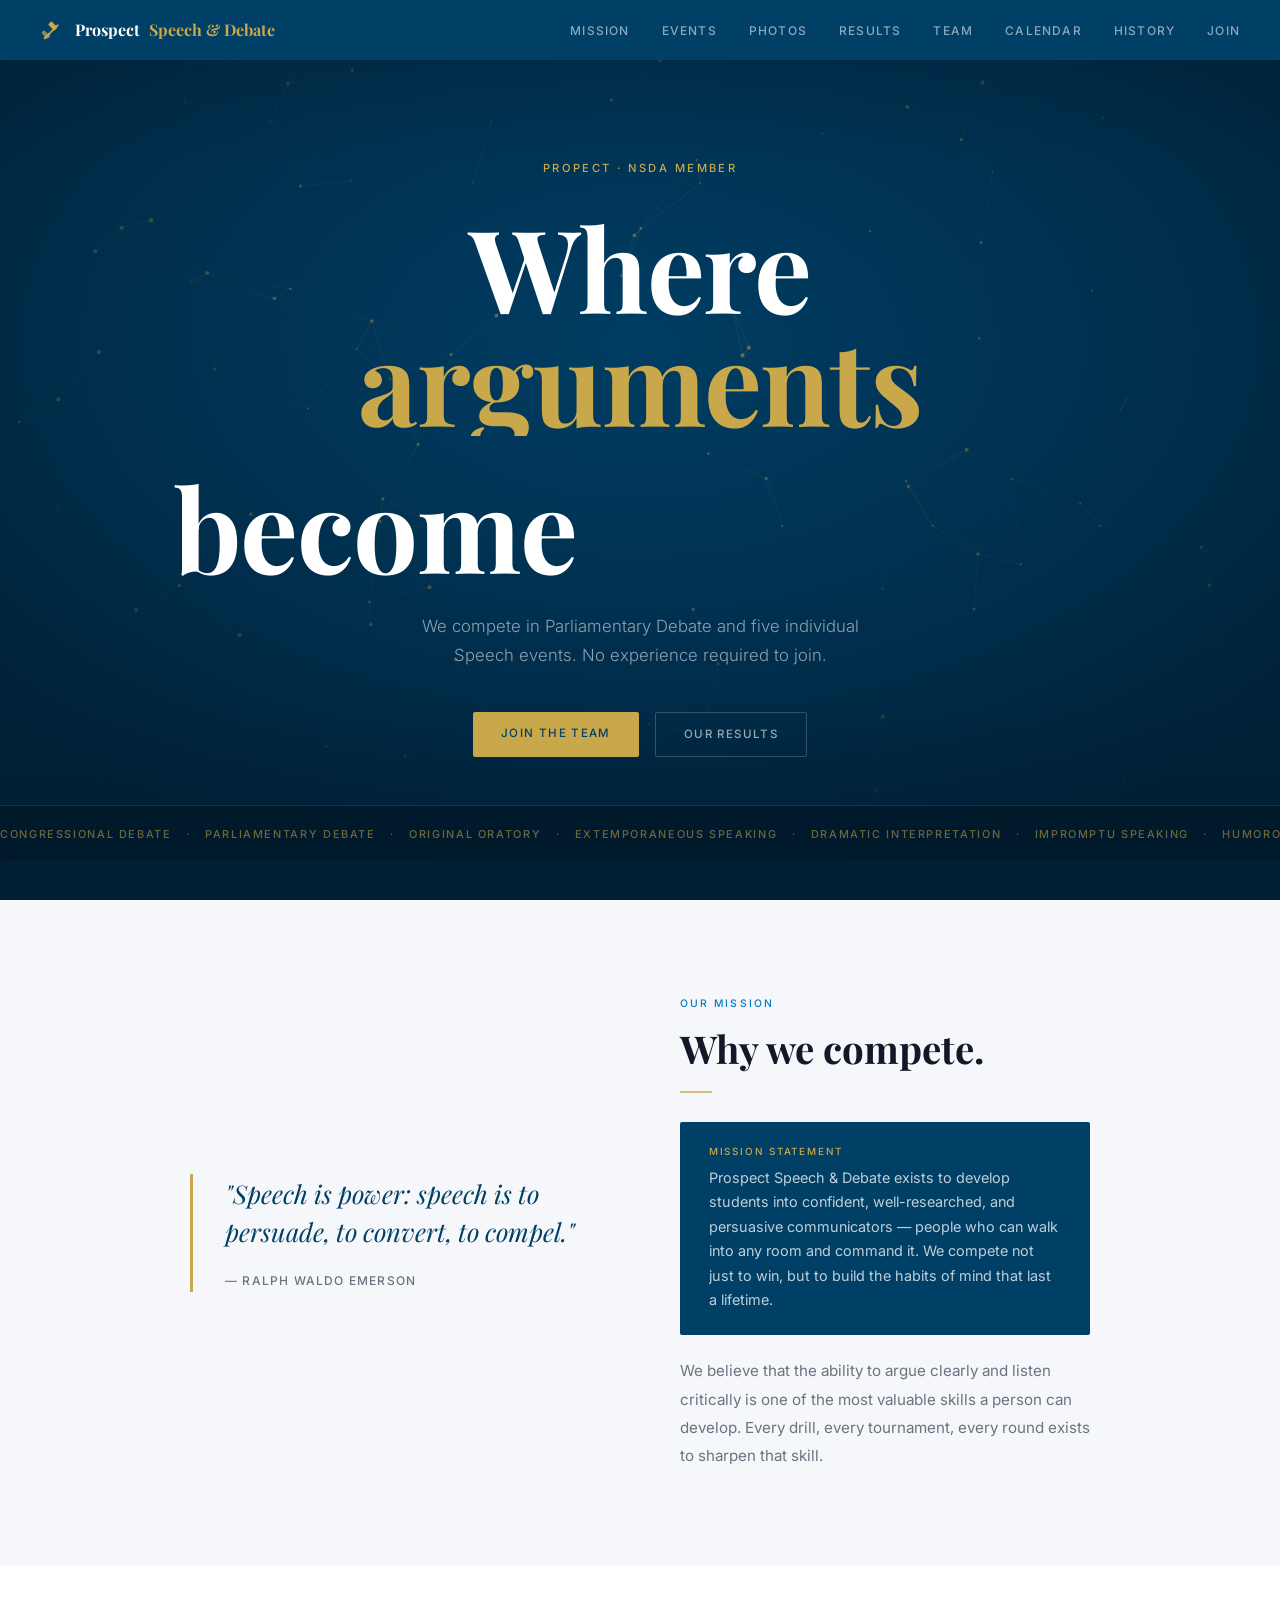
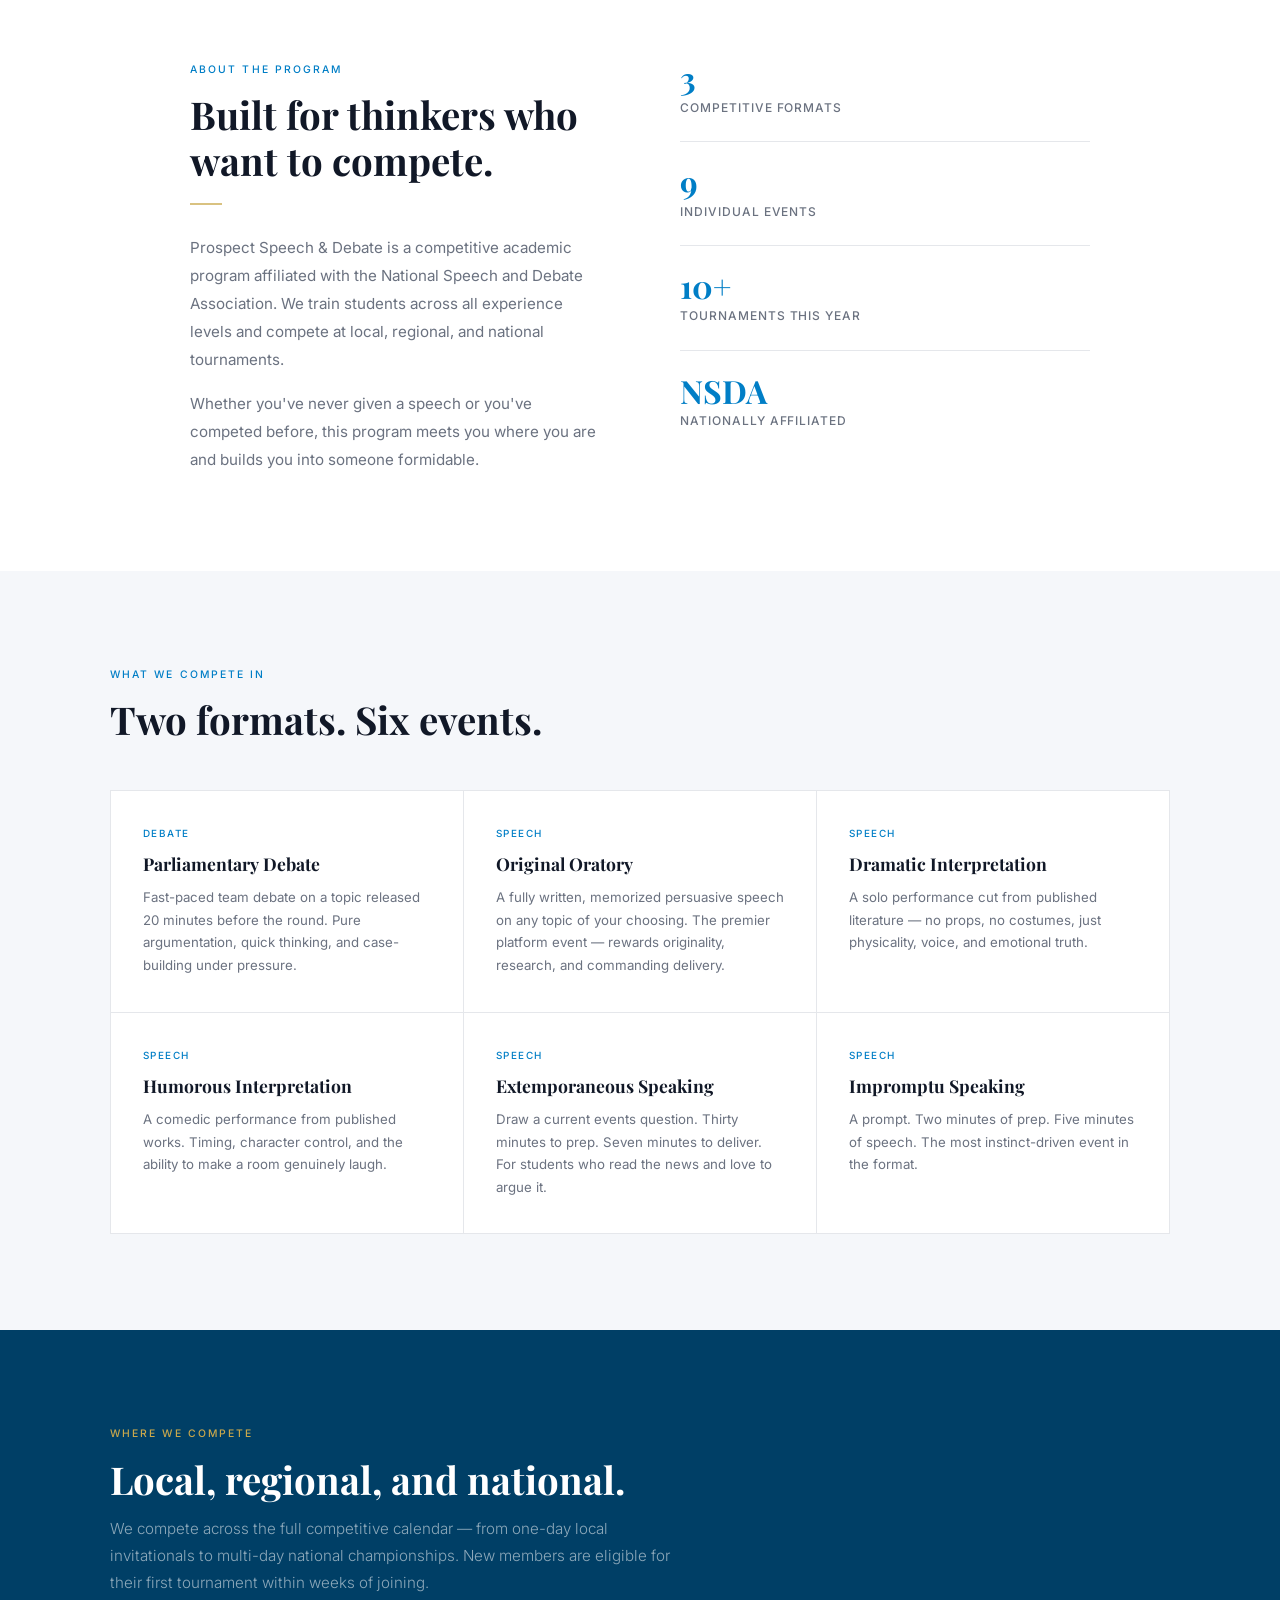
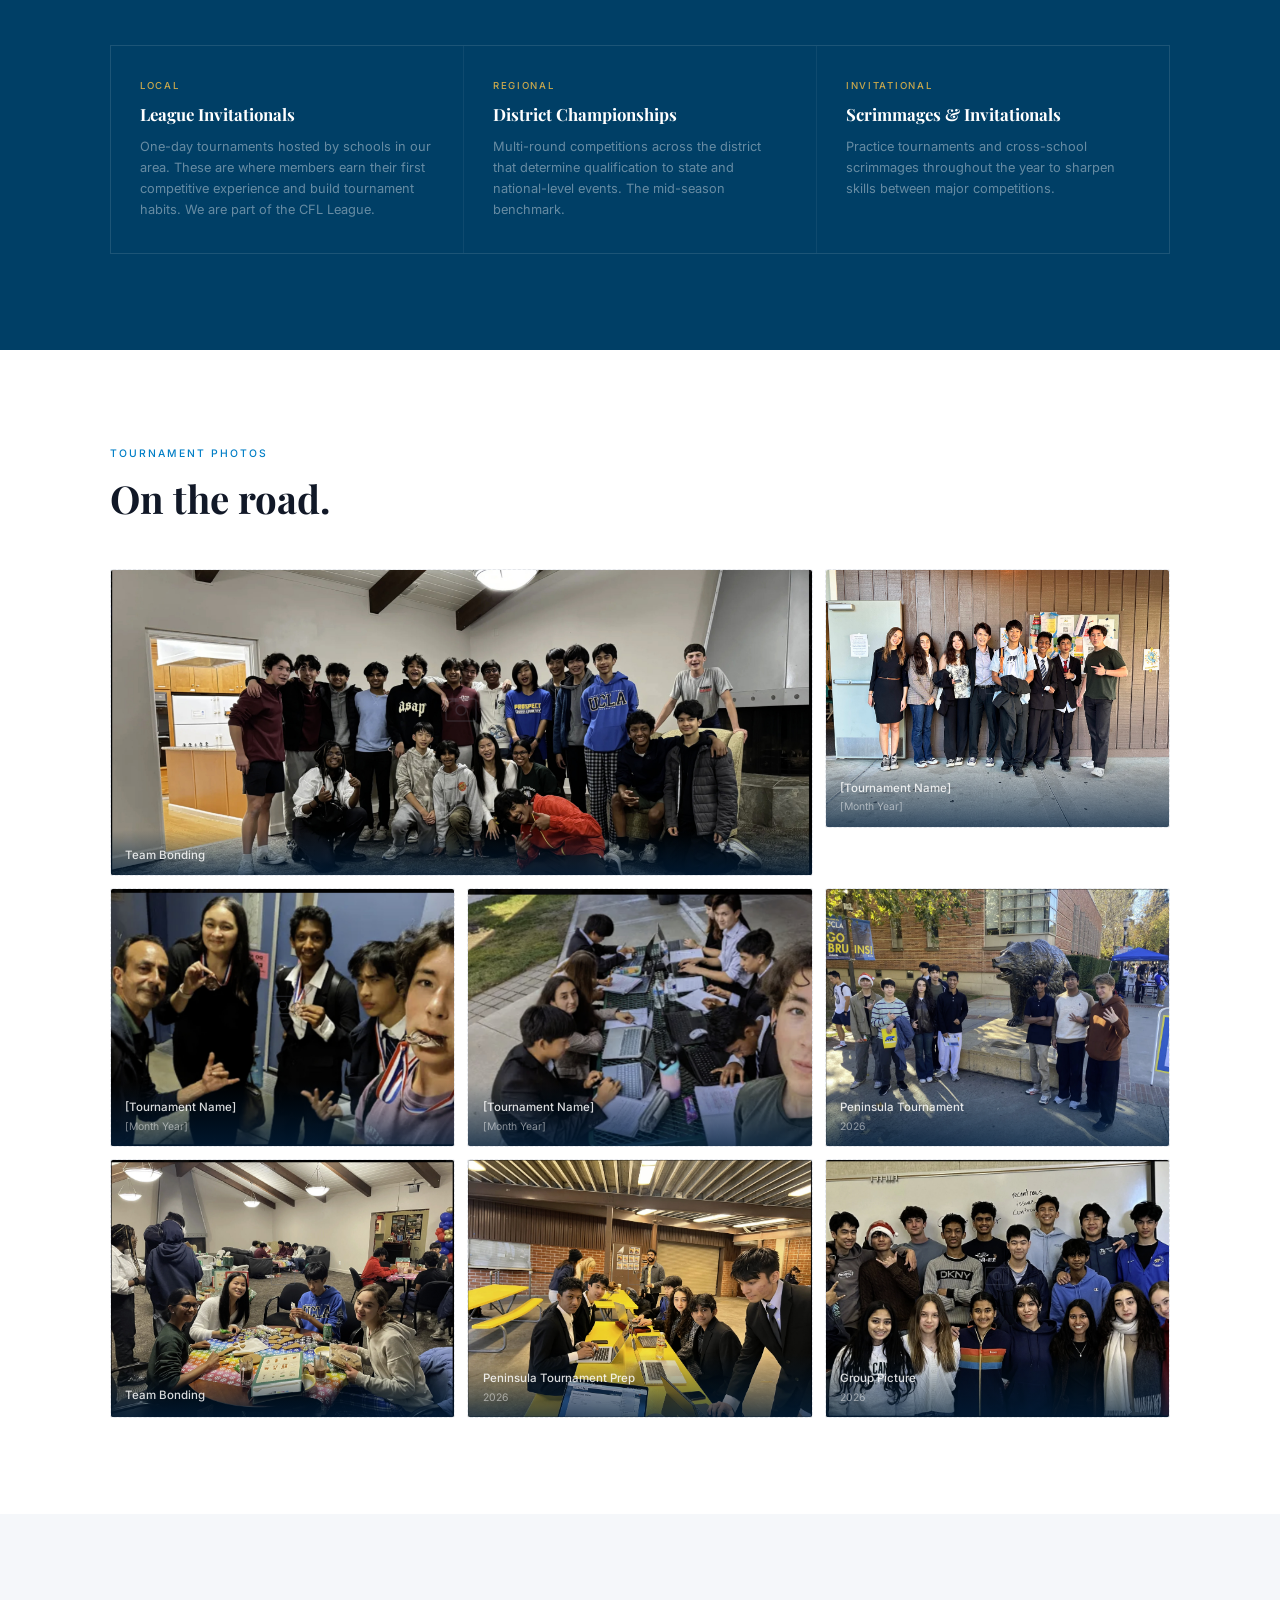
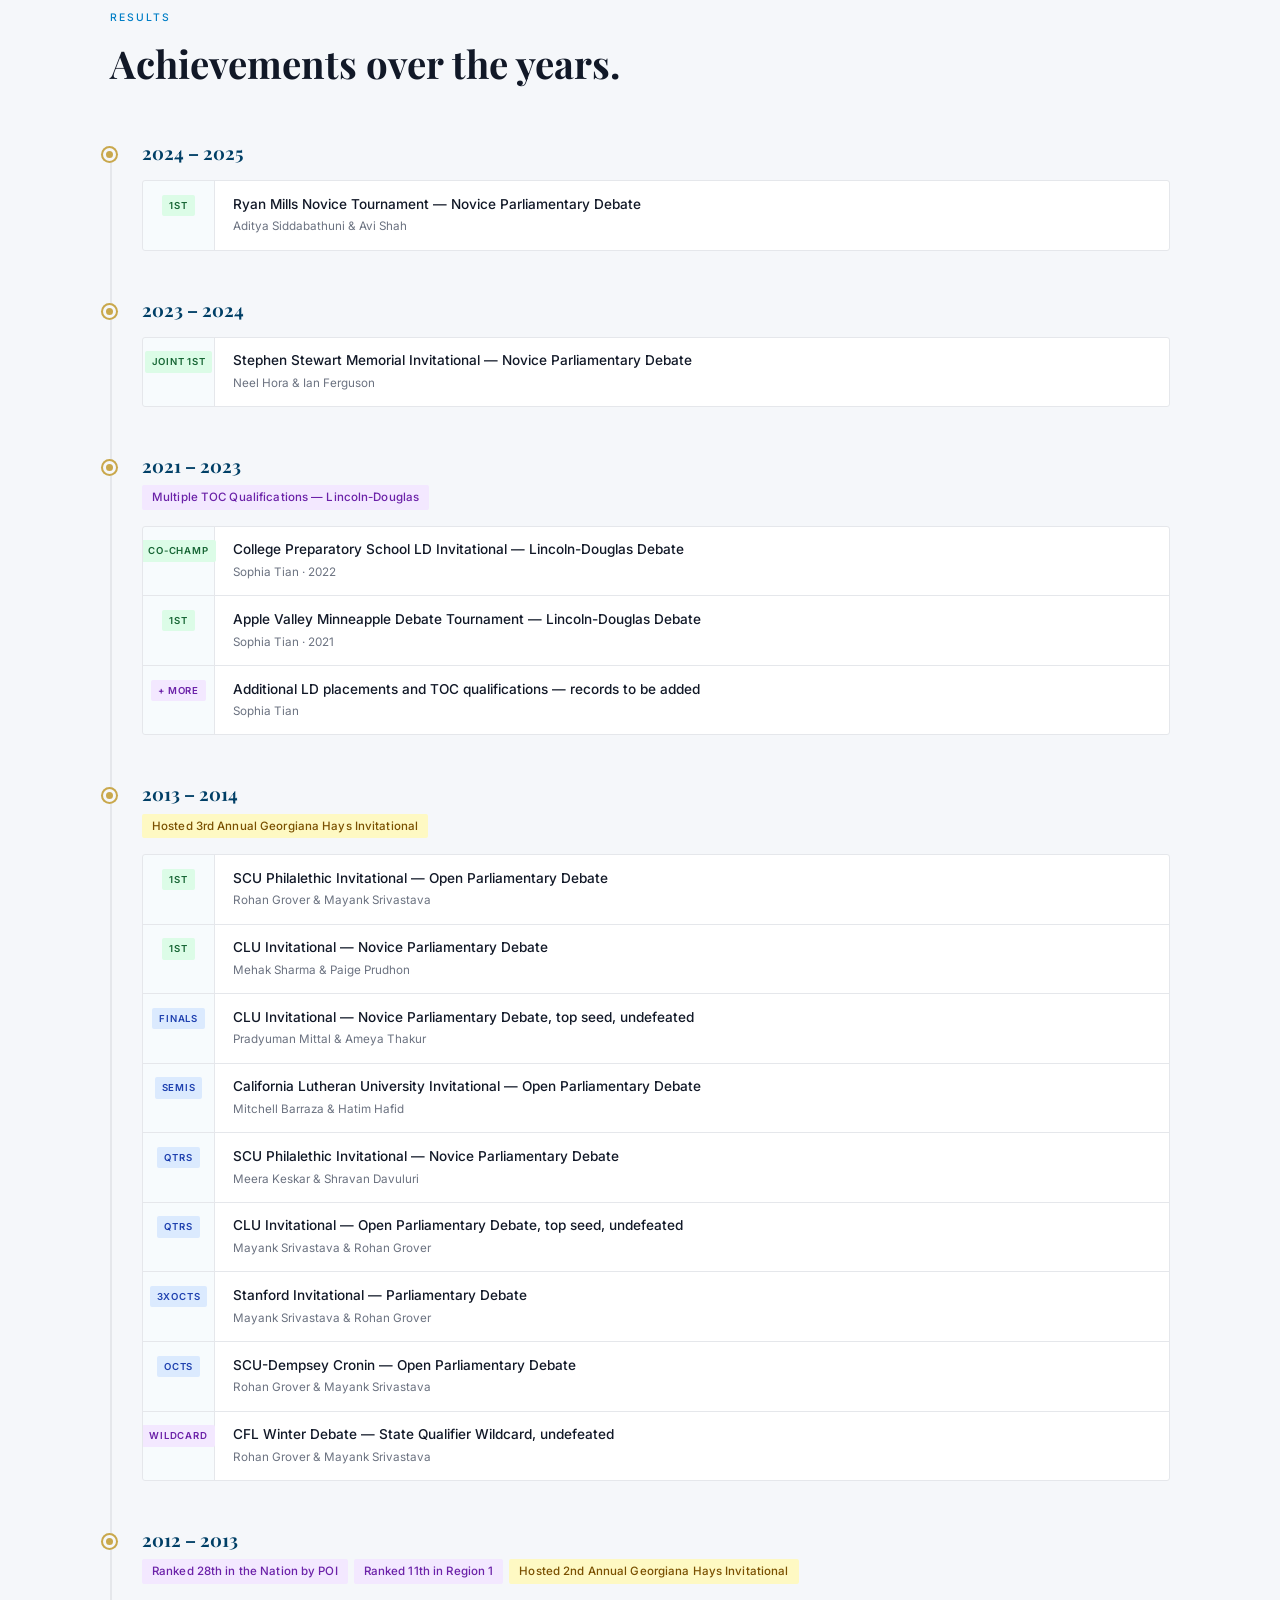
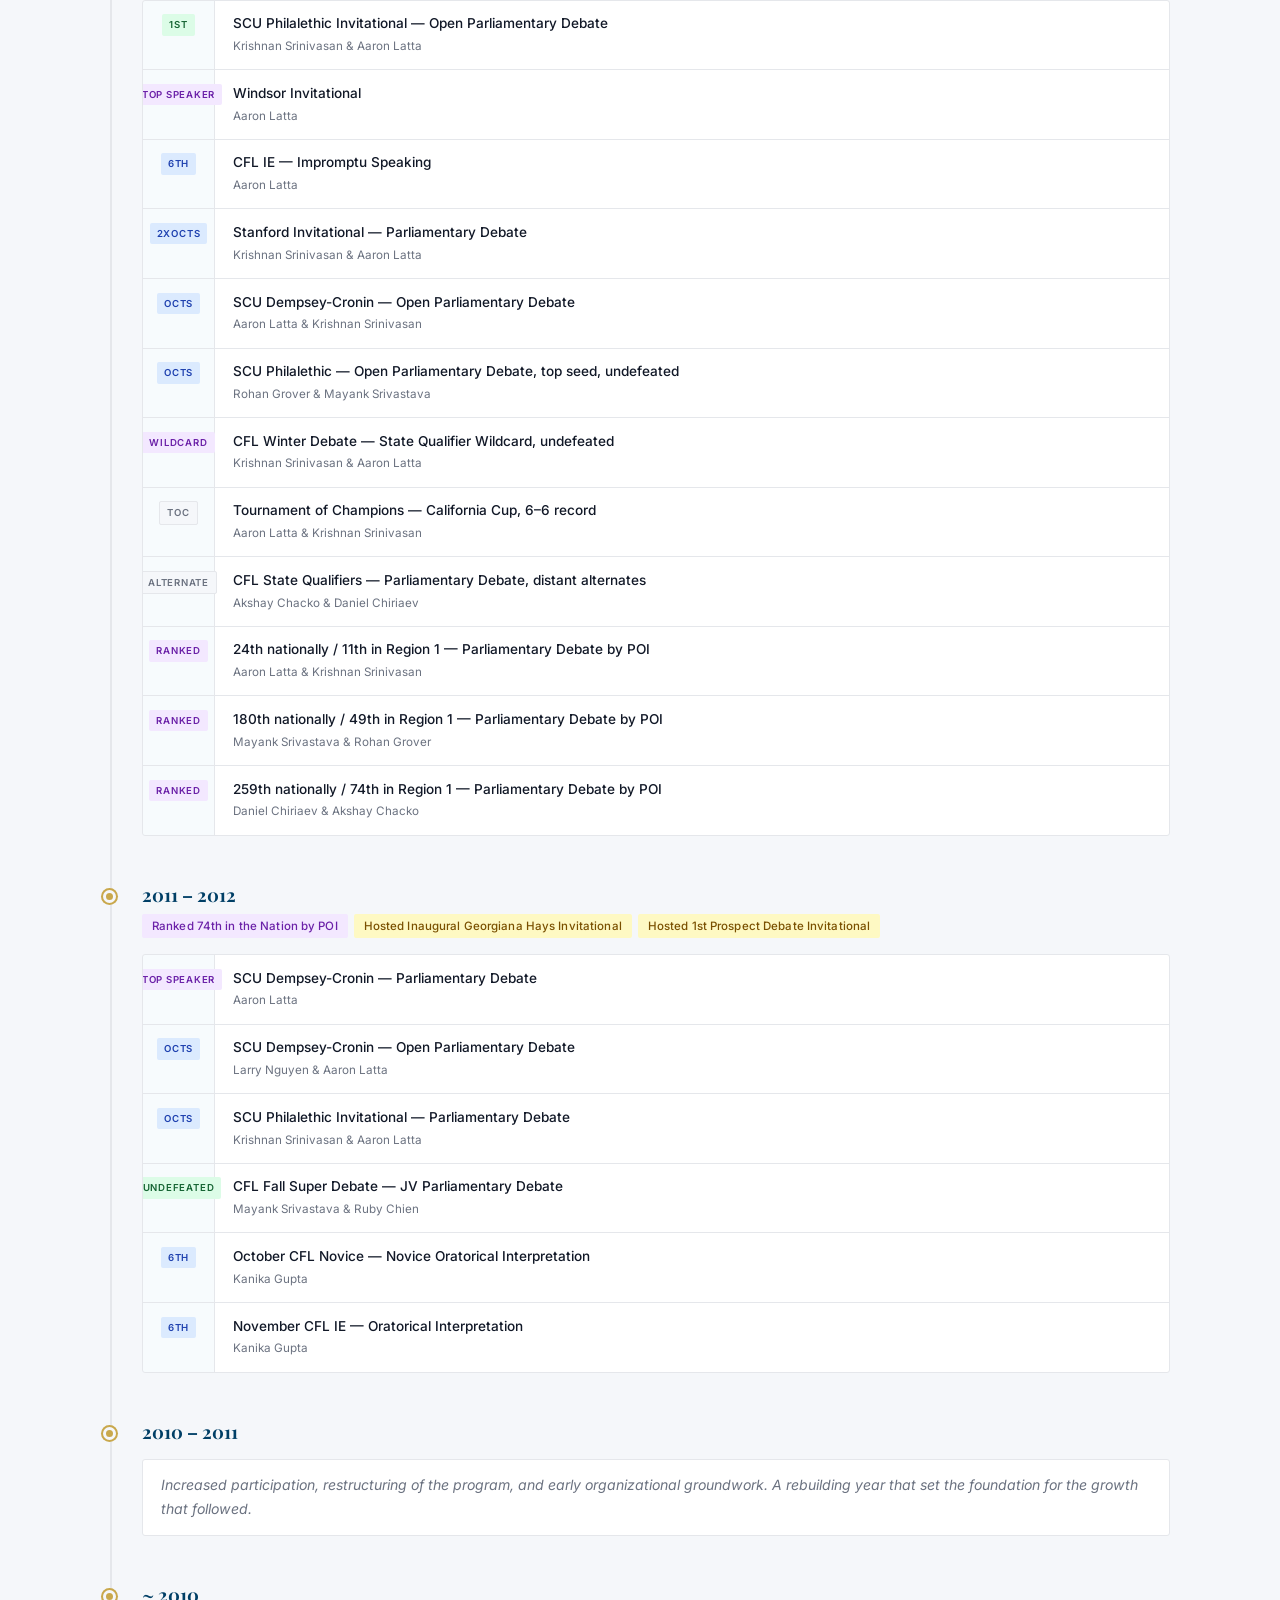
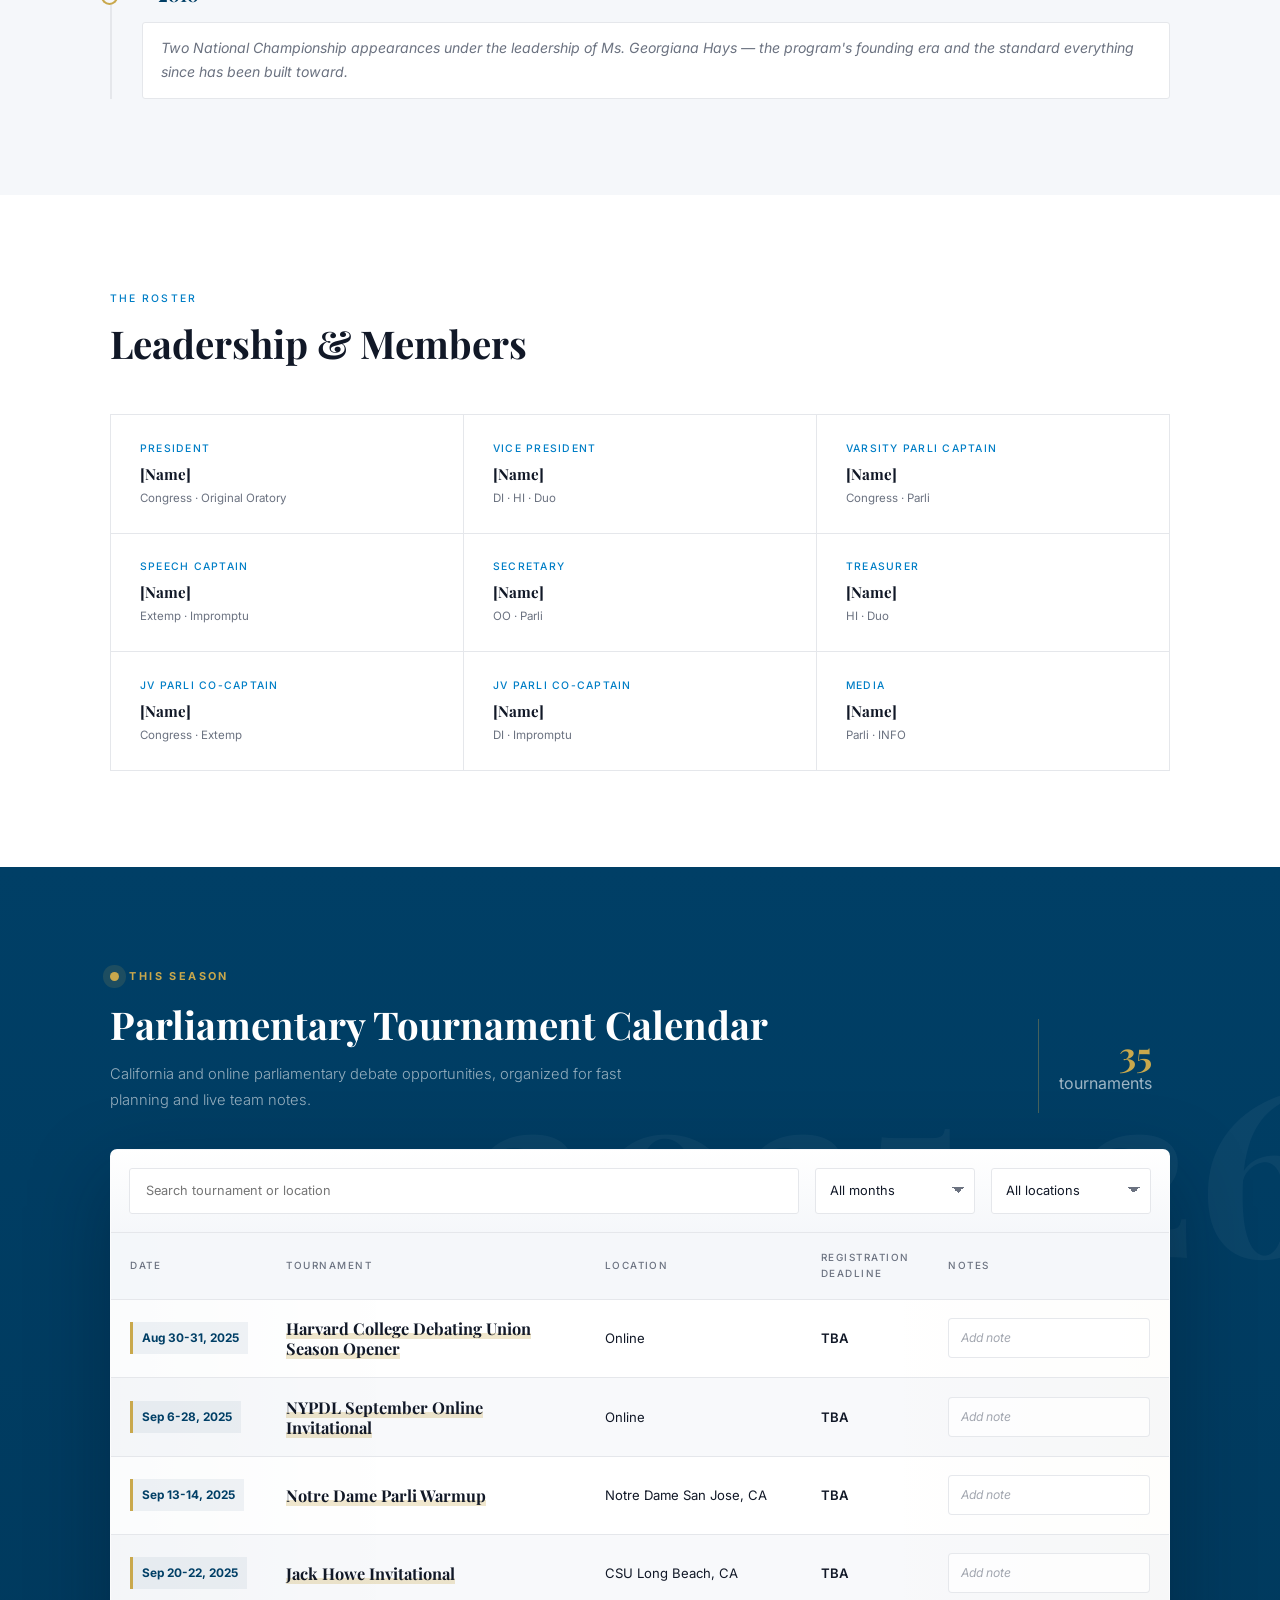
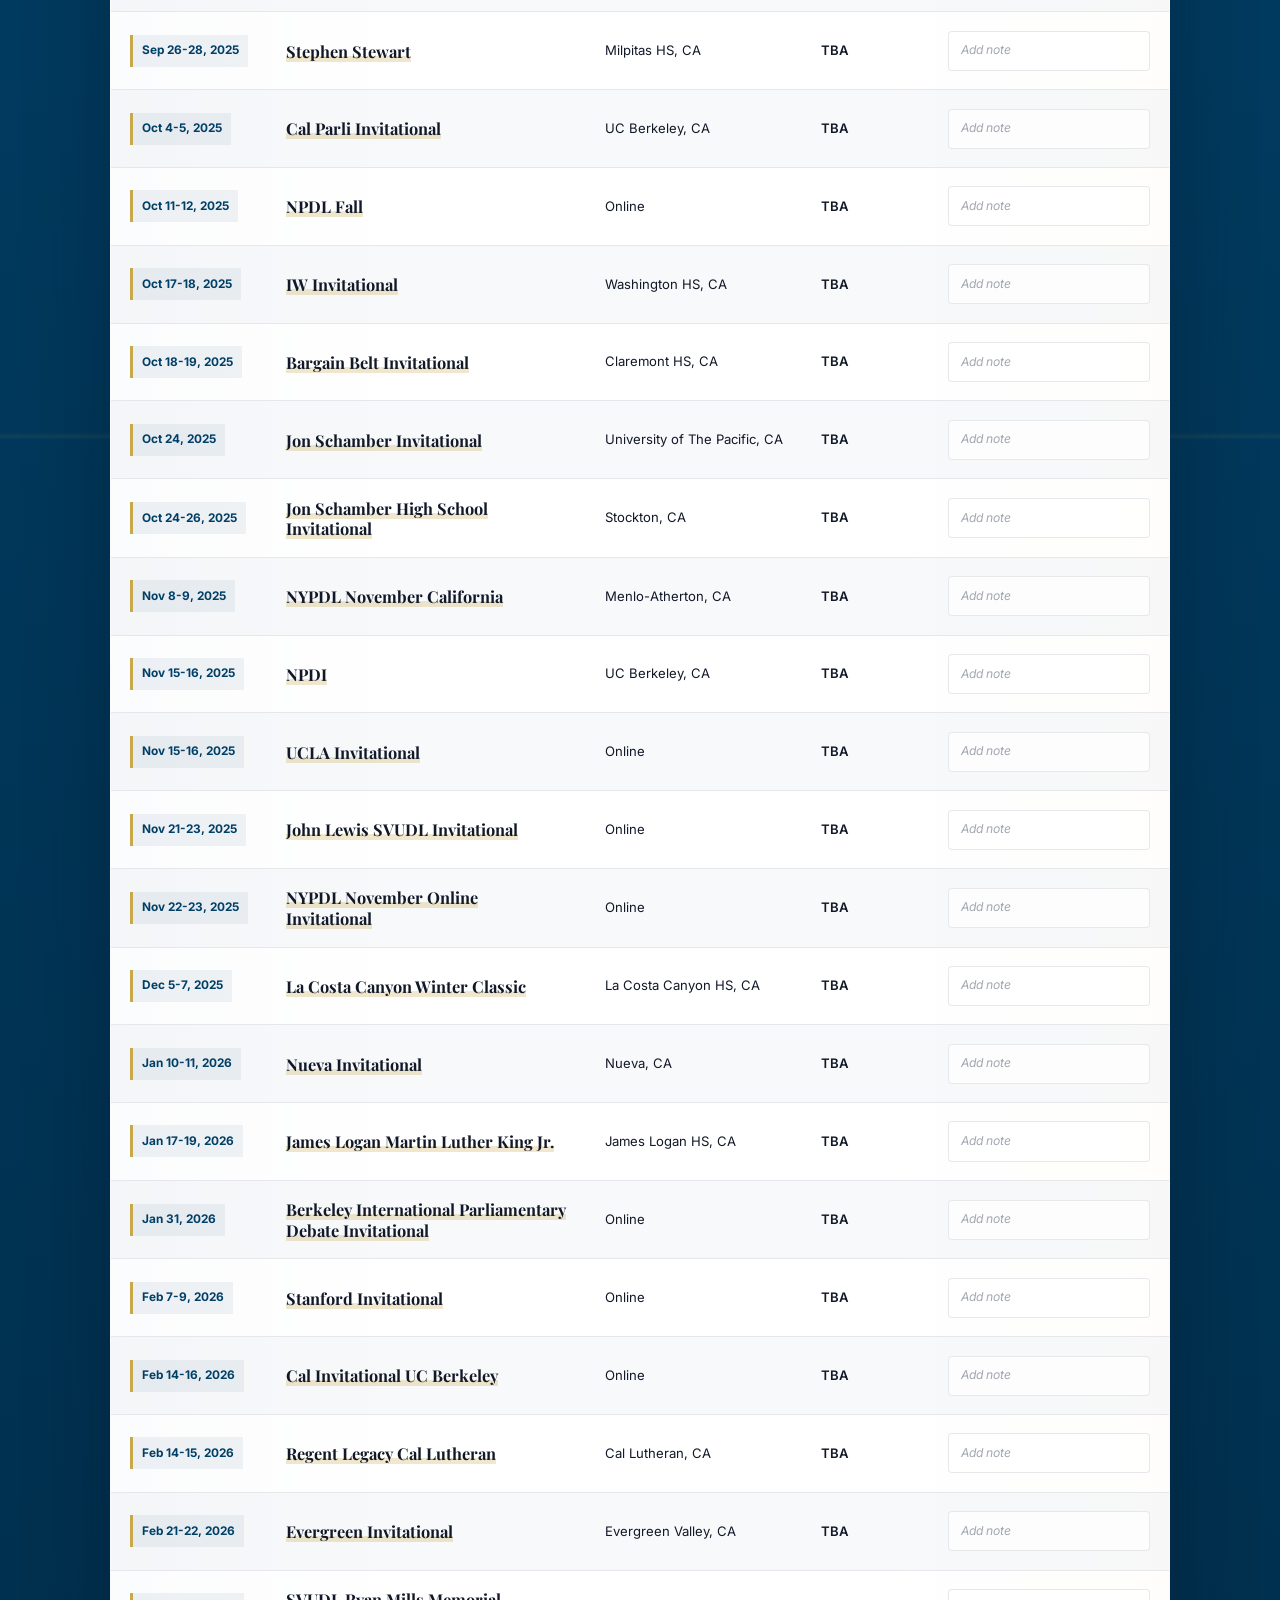
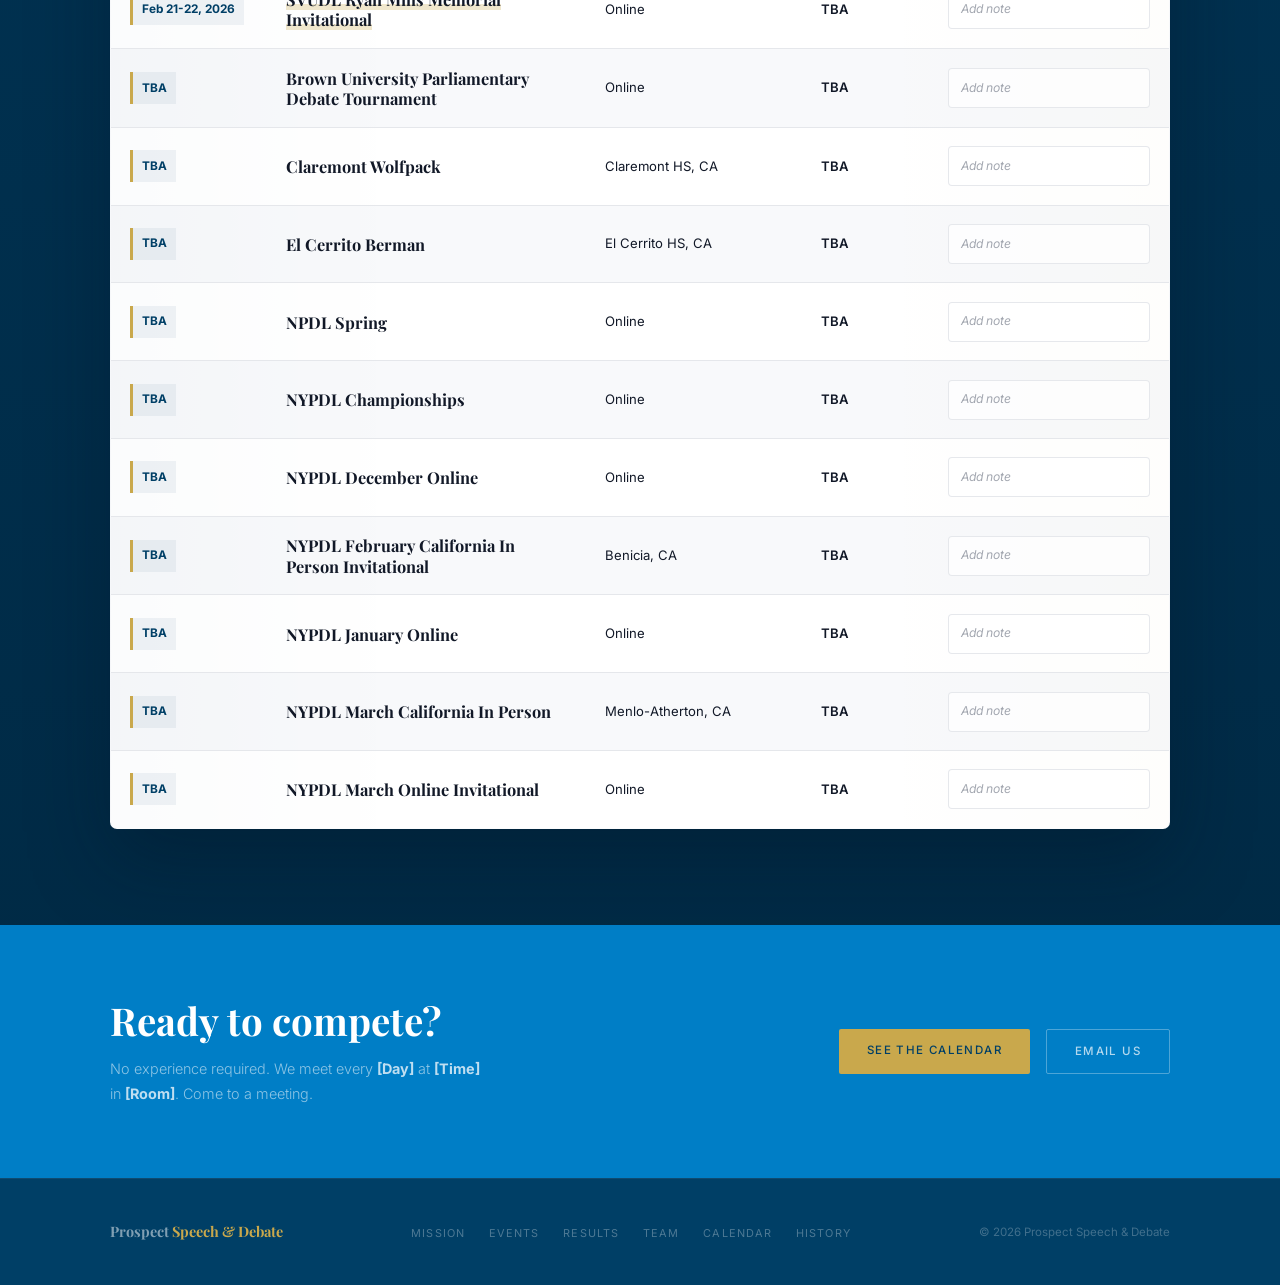
==== commit 78c5e476: "Elevate calendar section design" ====
--- a/index.html
+++ b/index.html
@@ -11,7 +11,7 @@
   <link href="https://fonts.googleapis.com/css2?family=Playfair+Display:ital,wght@0,400;0,700;1,400&family=Inter:wght@300;400;500&display=swap" rel="stylesheet" />
   <style>
     *, *::before, *::after { box-sizing: border-box; margin: 0; padding: 0; }
-    html { scroll-behavior: smooth; }
+    html { scroll-behavior: smooth; overflow-x: hidden; }
 
     :root {
       --blue: #007EC6;
@@ -742,30 +742,125 @@
     .member-events { font-size: 0.72rem; color: var(--muted); }
 
     /* ── CALENDAR ── */
-    #calendar { background: var(--off); }
-    #calendar { scroll-margin-top: 60px; }
+    #calendar {
+      position: relative;
+      overflow: hidden;
+      scroll-margin-top: 60px;
+      background:
+        linear-gradient(180deg, rgba(0,63,102,0.98), rgba(0,42,69,0.98)),
+        var(--blue-deep);
+      color: var(--white);
+    }
+    #calendar::before {
+      content: "";
+      position: absolute;
+      inset: 0;
+      pointer-events: none;
+      opacity: 0.22;
+      background:
+        linear-gradient(90deg, transparent 0 19%, rgba(255,255,255,0.18) 19.1%, transparent 19.25%),
+        linear-gradient(0deg, transparent 0 64%, rgba(201,168,76,0.38) 64.1%, transparent 64.25%);
+      background-size: 150px 150px, 100% 100%;
+    }
+    #calendar::after {
+      content: "2025-26";
+      position: absolute;
+      right: -0.2em;
+      top: 0.78em;
+      color: rgba(255,255,255,0.045);
+      font-family: 'Playfair Display', serif;
+      font-size: clamp(6rem, 18vw, 15rem);
+      font-weight: 700;
+      line-height: 1;
+      pointer-events: none;
+    }
+    #calendar .container-wide {
+      position: relative;
+      z-index: 1;
+    }
+    .calendar-kicker {
+      display: inline-flex;
+      align-items: center;
+      gap: 0.65rem;
+      color: var(--gold);
+      font-size: 0.68rem;
+      font-weight: 700;
+      letter-spacing: 0.22em;
+      text-transform: uppercase;
+    }
+    .calendar-kicker::before {
+      content: "";
+      width: 9px;
+      height: 9px;
+      border-radius: 50%;
+      background: var(--gold);
+      box-shadow: 0 0 0 7px rgba(201,168,76,0.14);
+    }
+    .calendar-heading {
+      display: grid;
+      grid-template-columns: minmax(0, 1fr) auto;
+      gap: 2rem;
+      align-items: end;
+      margin-bottom: 2.2rem;
+    }
+    .calendar-heading h2 {
+      max-width: 760px;
+      margin-top: 0.8rem;
+      color: var(--white);
+    }
+    .calendar-heading p {
+      max-width: 560px;
+      margin-top: 0.9rem;
+      color: rgba(255,255,255,0.58);
+      font-size: 0.92rem;
+      font-weight: 300;
+      line-height: 1.75;
+    }
+    .calendar-count {
+      min-width: 132px;
+      padding: 1.05rem 1.1rem;
+      border-left: 1px solid rgba(201,168,76,0.34);
+      color: rgba(255,255,255,0.62);
+      text-align: right;
+    }
+    .calendar-count strong {
+      display: block;
+      color: var(--gold);
+      font-family: 'Playfair Display', serif;
+      font-size: 2.2rem;
+      line-height: 1;
+    }
+    .calendar-panel {
+      overflow: hidden;
+      border: 1px solid rgba(255,255,255,0.12);
+      border-radius: 7px;
+      background:
+        linear-gradient(180deg, rgba(255,255,255,0.99), rgba(248,250,252,0.98));
+      box-shadow: 0 30px 80px rgba(0,18,31,0.34);
+    }
     .calendar-tools {
       display: grid;
       grid-template-columns: minmax(220px, 1fr) 160px 160px;
       gap: 1rem;
       align-items: center;
-      margin-top: 2.6rem;
-      padding-bottom: 1.1rem;
+      padding: 1.15rem;
       border-bottom: 1px solid var(--border);
+      background:
+        linear-gradient(180deg, rgba(255,255,255,0.96), rgba(245,247,250,0.96));
     }
     .calendar-search,
     .calendar-filter {
       width: 100%;
-      min-height: 42px;
+      min-height: 46px;
       border: 1px solid var(--border);
       border-radius: 3px;
       background: var(--white);
       color: var(--text);
       font: inherit;
-      font-size: 0.78rem;
+      font-size: 0.8rem;
       outline: none;
     }
-    .calendar-search { padding: 0 0.9rem; }
+    .calendar-search { padding: 0 1rem; }
     .calendar-filter {
       appearance: none;
       padding: 0 2rem 0 0.9rem;
@@ -783,10 +878,15 @@
       border-color: rgba(0,126,198,0.45);
       box-shadow: 0 0 0 3px rgba(0,126,198,0.08);
     }
-    .calendar-table-wrap { overflow-x: auto; }
+    .calendar-table-wrap {
+      overflow-x: auto;
+      background:
+        linear-gradient(90deg, rgba(0,63,102,0.055), transparent 26%, transparent 74%, rgba(201,168,76,0.055)),
+        var(--white);
+    }
     .calendar-table {
       width: 100%;
-      min-width: 880px;
+      min-width: 960px;
       border-collapse: separate;
       border-spacing: 0;
       font-size: 0.82rem;
@@ -798,29 +898,42 @@
       letter-spacing: 0.15em;
       text-transform: uppercase;
       color: var(--muted);
-      padding: 1rem 1.1rem;
+      padding: 1.05rem 1.2rem;
       border-bottom: 1px solid var(--border);
-      background: var(--off);
-    }
-    .calendar-table th:first-child { padding-left: 0; }
+      background: rgba(245,247,250,0.96);
+    }
+    .calendar-table th:first-child { padding-left: 1.2rem; }
     .calendar-table td {
-      padding: 1.2rem 1.1rem;
+      padding: 1.15rem 1.2rem;
       border-bottom: 1px solid var(--border);
       color: var(--text);
       vertical-align: middle;
     }
-    .calendar-table td:first-child { padding-left: 0; }
+    .calendar-table td:first-child { padding-left: 1.2rem; }
     .calendar-table tbody tr:last-child td { border-bottom: none; }
-    .calendar-table tbody tr:hover td { background: rgba(0,126,198,0.03); }
+    .calendar-table tbody tr {
+      background: rgba(255,255,255,0.72);
+      transition: background 0.2s, transform 0.2s;
+    }
+    .calendar-table tbody tr:nth-child(even) { background: rgba(245,247,250,0.7); }
+    .calendar-table tbody tr:hover { background: rgba(232,244,255,0.86); }
+    .calendar-table tbody tr:hover td { border-bottom-color: rgba(0,126,198,0.18); }
     .cal-date {
+      display: inline-flex;
+      align-items: center;
+      min-height: 32px;
+      padding: 0.25rem 0.55rem;
+      border-left: 3px solid var(--gold);
+      background: rgba(0,63,102,0.06);
       color: var(--blue-deep);
+      font-size: 0.74rem;
       font-weight: 700;
       white-space: nowrap;
     }
     .cal-name {
-      min-width: 260px;
+      min-width: 280px;
       font-family: 'Playfair Display', serif;
-      font-size: 0.96rem;
+      font-size: 1.02rem;
       font-weight: 700;
       line-height: 1.25;
     }
@@ -830,16 +943,21 @@
       text-decoration: none;
     }
     .cal-title-link {
-      border-bottom: 1px solid rgba(201,168,76,0.45);
+      background-image: linear-gradient(transparent 72%, rgba(201,168,76,0.28) 72%);
+      background-size: 100% 100%;
       transition: color 0.2s, border-color 0.2s;
     }
     .cal-title-link:hover {
-      color: var(--blue);
-      border-color: var(--gold);
+      color: var(--blue-deep);
+      background-image: linear-gradient(transparent 64%, rgba(201,168,76,0.58) 64%);
     }
     .cal-location,
     .cal-deadline { white-space: nowrap; }
-    .cal-deadline { font-weight: 500; }
+    .cal-location { color: #30435b; }
+    .cal-deadline {
+      color: #56677d;
+      font-weight: 600;
+    }
     .cal-notes {
       min-width: 240px;
       max-width: 340px;
@@ -849,9 +967,10 @@
     }
     .cal-note-editor {
       min-height: 38px;
-      padding: 0.55rem 0.65rem;
-      border: 1px solid transparent;
-      border-radius: 3px;
+      padding: 0.6rem 0.75rem;
+      border: 1px solid rgba(229,231,235,0.95);
+      border-radius: 4px;
+      background: rgba(255,255,255,0.68);
       color: var(--text);
       outline: none;
       transition: border-color 0.2s, background 0.2s, box-shadow 0.2s;
@@ -864,8 +983,8 @@
       font-style: italic;
     }
     .cal-note-editor:hover {
-      border-color: var(--border);
-      background: rgba(255,255,255,0.55);
+      border-color: rgba(0,126,198,0.25);
+      background: rgba(255,255,255,0.95);
     }
     .cal-note-editor:focus {
       border-color: rgba(0,126,198,0.45);
@@ -948,6 +1067,17 @@
       .photos-grid { grid-template-columns: repeat(2, 1fr); }
       .photo-slot.large { grid-column: span 2; }
       .join-inner { flex-direction: column; align-items: flex-start; }
+      .calendar-heading {
+        grid-template-columns: 1fr;
+        gap: 1.2rem;
+      }
+      .calendar-count {
+        width: fit-content;
+        border-left: 0;
+        border-top: 1px solid rgba(201,168,76,0.34);
+        padding: 0.8rem 0 0;
+        text-align: left;
+      }
       .calendar-tools { grid-template-columns: 1fr; }
     }
     @media (max-width: 560px) {
@@ -962,6 +1092,12 @@
       .mobile-menu { padding: 1.5rem; }
       .hero-layout { padding: 6rem 1.5rem 2.2rem; }
       .ticker-track span { font-size: 0.62rem; }
+      #calendar::after { top: 1.15em; }
+      .calendar-heading h2 { font-size: 2.25rem; }
+      .calendar-heading p { font-size: 0.86rem; }
+      .calendar-table { min-width: 820px; }
+      .cal-name { min-width: 230px; }
+      .cal-notes { min-width: 220px; }
     }
     @media (prefers-reduced-motion: reduce) {
       * { transition: none !important; animation: none !important; }
@@ -1728,30 +1864,40 @@
 <!-- ── CALENDAR ── -->
 <section id="calendar" class="section">
   <div class="container-wide">
-    <div class="eyebrow dark">This Season</div>
-    <h2>Parliamentary Tournament Calendar</h2>
-    <div class="calendar-tools" aria-label="Tournament filters">
-      <input class="calendar-search" id="calendarSearch" type="search" placeholder="Search tournament or location" aria-label="Search tournament or location">
-      <select class="calendar-filter" id="calendarMonth" aria-label="Filter by month">
-        <option value="">All months</option>
-        <option>August</option>
-        <option>September</option>
-        <option>October</option>
-        <option>November</option>
-        <option>December</option>
-        <option>January</option>
-        <option>February</option>
-        <option>March</option>
-        <option>April</option>
-        <option>TBA</option>
-      </select>
-      <select class="calendar-filter" id="calendarLocation" aria-label="Filter by location">
-        <option value="">All locations</option>
-        <option value="California">California</option>
-        <option value="Online">Online</option>
-      </select>
+    <div class="calendar-heading">
+      <div>
+        <div class="calendar-kicker">This Season</div>
+        <h2>Parliamentary Tournament Calendar</h2>
+        <p>California and online parliamentary debate opportunities, organized for fast planning and live team notes.</p>
+      </div>
+      <div class="calendar-count" aria-label="35 tournaments">
+        <strong>35</strong>
+        tournaments
+      </div>
     </div>
-    <div class="calendar-table-wrap">
+    <div class="calendar-panel">
+      <div class="calendar-tools" aria-label="Tournament filters">
+        <input class="calendar-search" id="calendarSearch" type="search" placeholder="Search tournament or location" aria-label="Search tournament or location">
+        <select class="calendar-filter" id="calendarMonth" aria-label="Filter by month">
+          <option value="">All months</option>
+          <option>August</option>
+          <option>September</option>
+          <option>October</option>
+          <option>November</option>
+          <option>December</option>
+          <option>January</option>
+          <option>February</option>
+          <option>March</option>
+          <option>April</option>
+          <option>TBA</option>
+        </select>
+        <select class="calendar-filter" id="calendarLocation" aria-label="Filter by location">
+          <option value="">All locations</option>
+          <option value="California">California</option>
+          <option value="Online">Online</option>
+        </select>
+      </div>
+      <div class="calendar-table-wrap">
       <table class="calendar-table" aria-label="Parliamentary debate tournament calendar">
         <thead>
           <tr>
@@ -2010,6 +2156,7 @@
           </tr>
         </tbody>
       </table>
+      </div>
     </div>
     <div class="calendar-empty" id="calendarEmpty">No tournaments match those filters.</div>
   </div>
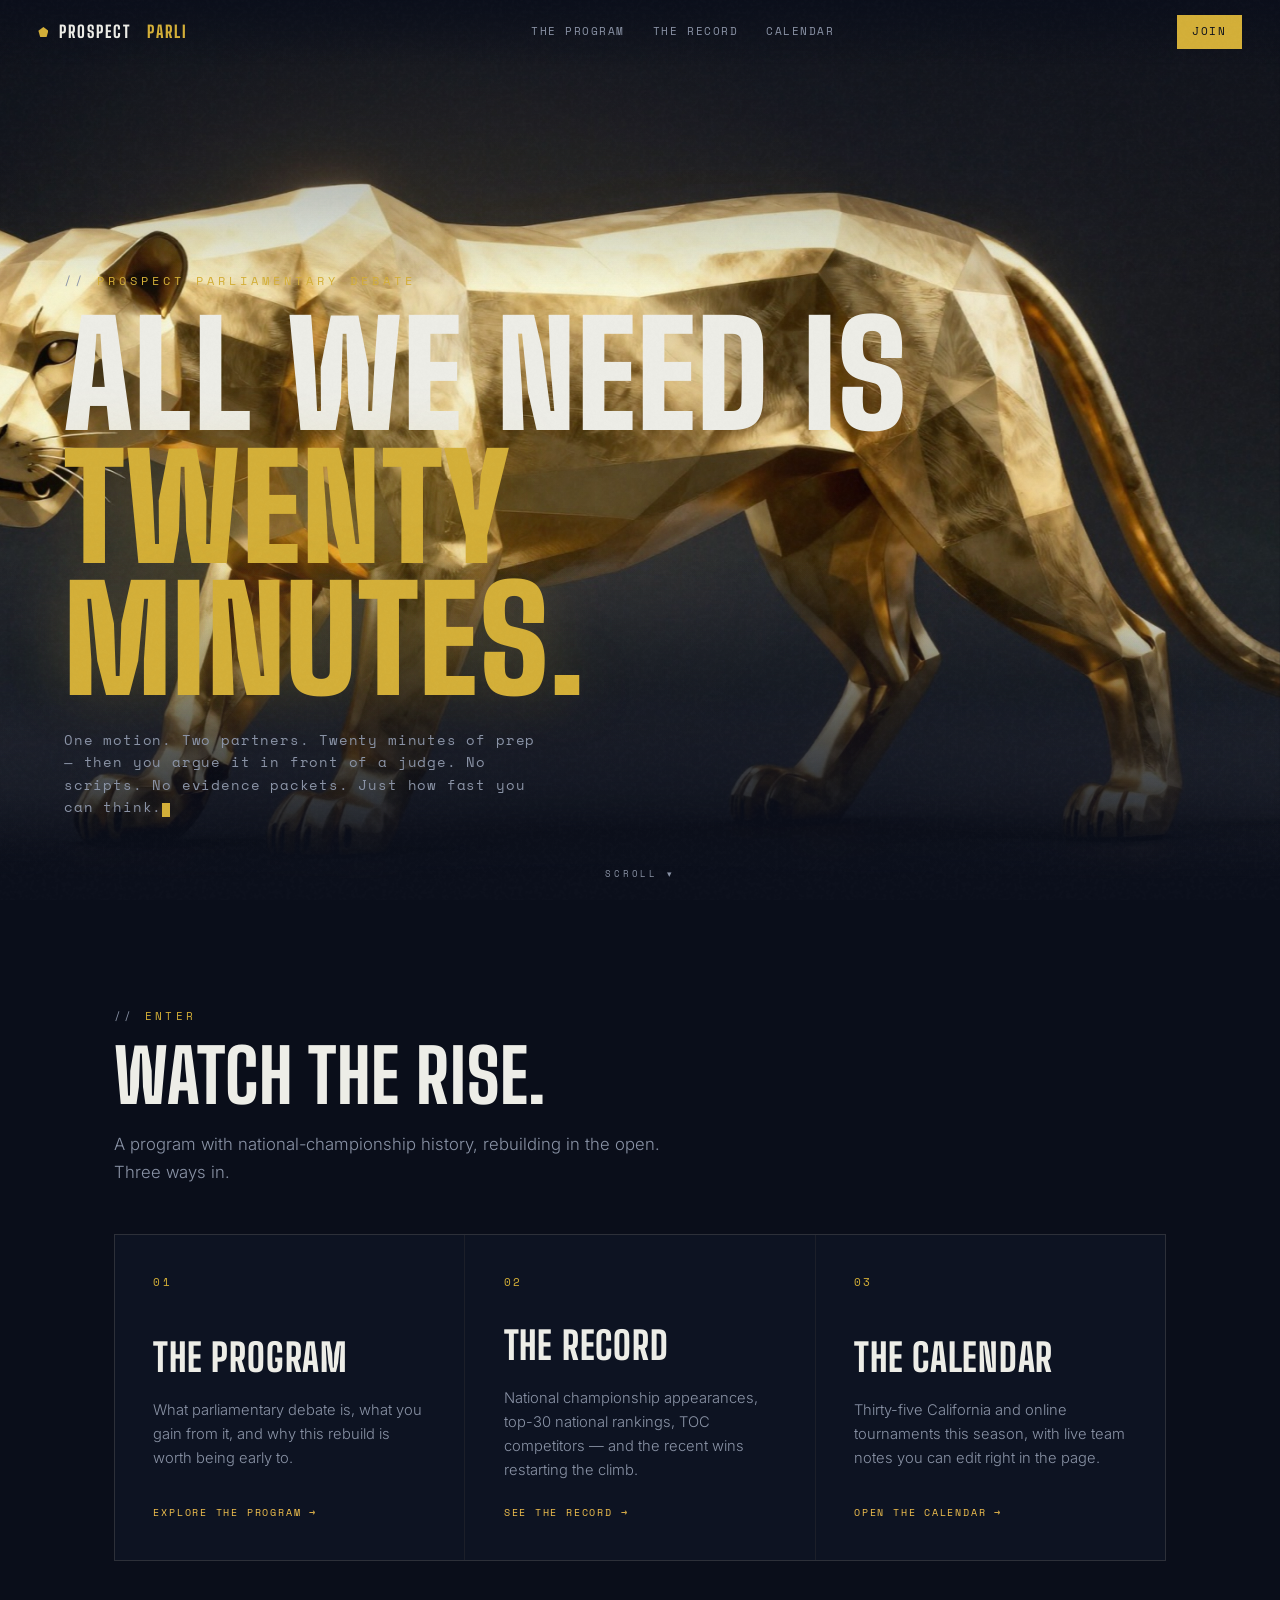
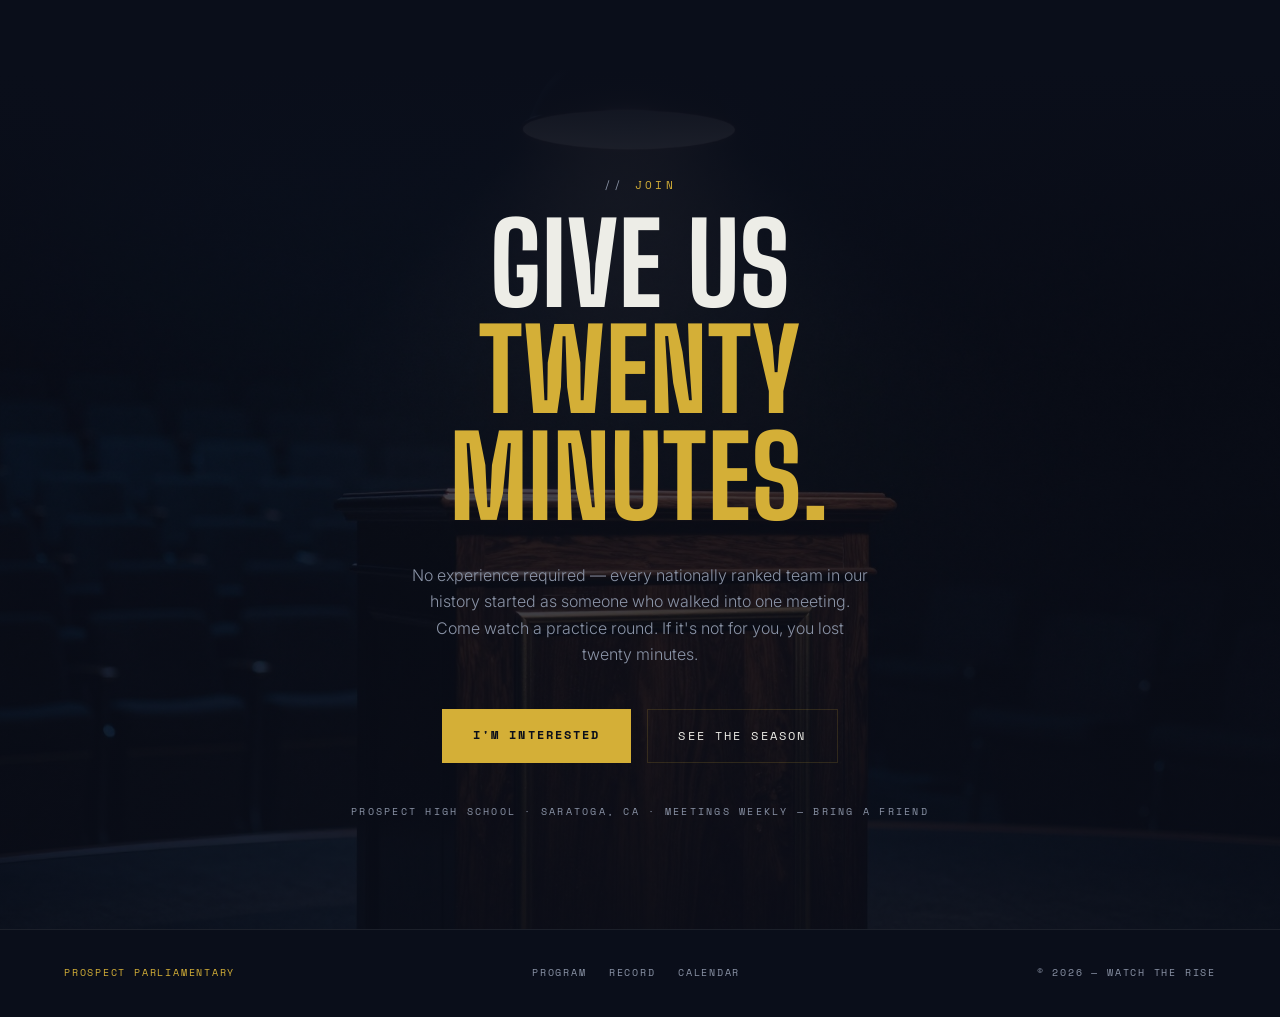
==== commit a79df687: "Restructure site into 4-page architecture with premium landing - Split monolithic landing page into " ====
--- a/index.html
+++ b/index.html
@@ -1,2394 +1,115 @@
 <!DOCTYPE html>
 <html lang="en">
 <head>
-  <meta charset="UTF-8" />
-  <meta name="viewport" content="width=device-width, initial-scale=1.0" />
-  <title>ProspectSpeech & Debate</title>
-  <meta name="description" content="Prospect Speech & Debate — competing at the highest level." />
-  <link rel="icon" href="image/panther.png" />
-  <link rel="preconnect" href="https://fonts.googleapis.com" />
-  <link rel="preconnect" href="https://fonts.gstatic.com" crossorigin />
-  <link href="https://fonts.googleapis.com/css2?family=Playfair+Display:ital,wght@0,400;0,700;1,400&family=Inter:wght@300;400;500&display=swap" rel="stylesheet" />
-  <style>
-    *, *::before, *::after { box-sizing: border-box; margin: 0; padding: 0; }
-    html { scroll-behavior: smooth; overflow-x: hidden; }
-
-    :root {
-      --blue: #007EC6;
-      --blue-dark: #005f96;
-      --blue-deep: #003f66;
-      --gold: #C9A84C;
-      --gold-light: #e8d08a;
-      --white: #ffffff;
-      --off: #f5f7fa;
-      --text: #111827;
-      --muted: #6b7280;
-      --border: #e5e7eb;
-    }
-
-    body {
-      font-family: 'Inter', sans-serif;
-      background: var(--white);
-      color: var(--text);
-      line-height: 1.6;
-      overflow-x: hidden;
-    }
-    a { color: inherit; text-decoration: none; }
-
-    /* ── NAV ── */
-    nav {
-      position: fixed;
-      top: 0; left: 0; right: 0;
-      z-index: 100;
-      height: 60px;
-      background: var(--blue-deep);
-      display: flex;
-      align-items: center;
-      justify-content: space-between;
-      padding: 0 2.5rem;
-    }
-    .nav-brand {
-      display: flex;
-      align-items: center;
-      gap: 9px;
-      font-family: 'Playfair Display', serif;
-      font-size: 1rem;
-      font-weight: 700;
-      color: var(--white);
-    }
-    .nav-brand span { color: var(--gold); }
-    .nav-logo {
-      width: 26px;
-      height: 26px;
-      flex-shrink: 0;
-    }
-    .nav-links {
-      display: flex;
-      gap: 2rem;
-      list-style: none;
-    }
-    .nav-links a {
-      font-size: 0.75rem;
-      font-weight: 500;
-      letter-spacing: 0.1em;
-      text-transform: uppercase;
-      color: rgba(255,255,255,0.55);
-      transition: color 0.2s;
-    }
-    .nav-links a:hover { color: var(--gold); }
-    .nav-toggle {
-      display: none;
-      flex-direction: column;
-      gap: 5px;
-      background: none;
-      border: none;
-      cursor: pointer;
-      padding: 4px;
-    }
-    .nav-toggle span {
-      display: block;
-      width: 22px;
-      height: 1.5px;
-      background: rgba(255,255,255,0.7);
-    }
-    .mobile-menu {
-      display: none;
-      position: fixed;
-      top: 60px; left: 0; right: 0;
-      background: var(--blue-deep);
-      padding: 1.5rem 2.5rem;
-      z-index: 99;
-      flex-direction: column;
-      gap: 1.2rem;
-      border-top: 1px solid rgba(255,255,255,0.07);
-    }
-    .mobile-menu.open { display: flex; }
-    .mobile-menu a {
-      font-size: 0.8rem;
-      font-weight: 500;
-      letter-spacing: 0.1em;
-      text-transform: uppercase;
-      color: rgba(255,255,255,0.6);
-    }
-    .mobile-menu a:hover { color: var(--gold); }
-
-   .hero {
-      min-height: 100vh;
-      background: var(--blue-deep);
-      display: flex;
-      flex-direction: column;
-      align-items: stretch;
-      justify-content: center;
-      padding: 0;
-      position: relative;
-      overflow: hidden;
-    }
- 
-    .hero-canvas {
-      position: absolute;
-      inset: 0;
-      width: 100%;
-      height: 100%;
-      z-index: 0;
-    }
-    .hero-vignette {
-      position: absolute;
-      inset: 0;
-      z-index: 1;
-      pointer-events: none;
-      background:
-        radial-gradient(ellipse 70% 60% at 50% 38%, rgba(0,30,51,0.05) 0%, rgba(0,30,51,0.55) 65%, rgba(0,30,51,0.92) 100%),
-        linear-gradient(180deg, rgba(0,30,51,0.35) 0%, transparent 18%, transparent 78%, rgba(0,30,51,0.65) 100%);
-    }
- 
-    .hero-layout {
-      position: relative;
-      z-index: 2;
-      max-width: 1100px;
-      width: 100%;
-      margin: 0 auto;
-      padding: 7.5rem 2.5rem 3rem;
-      text-align: center;
-      display: flex;
-      flex-direction: column;
-      align-items: center;
-    }
-    .hero-label {
-      font-size: 0.7rem;
-      font-weight: 500;
-      letter-spacing: 0.22em;
-      text-transform: uppercase;
-      color: var(--gold);
-      margin-bottom: 2rem;
-      opacity: 0;
-      animation: fade-up 0.8s ease forwards;
-      animation-delay: 0.1s;
-    }
- 
-    .hero-headline {
-      font-family: 'Playfair Display', serif;
-      font-weight: 700;
-      color: var(--white);
-      line-height: 0.98;
-      margin-bottom: 1.8rem;
-    }
-    .hero-headline .line {
-      display: block;
-      font-size: clamp(3.4rem, 10vw, 7.2rem);
-      letter-spacing: -0.01em;
-      overflow: hidden;
-    }
-    .hero-headline .line > * { display: inline-block; }
-    .line-1, .line-2, .line-3 {
-      opacity: 0;
-      transform: translateY(100%);
-      animation: line-rise 0.9s cubic-bezier(0.22, 1, 0.36, 1) forwards;
-    }
-    .line-1 { animation-delay: 0.15s; }
-    .line-2 { animation-delay: 0.32s; color: var(--gold); }
-    .line-3 { animation-delay: 0.49s; }
-    @keyframes line-rise {
-      to { opacity: 1; transform: translateY(0); }
-    }
-    @keyframes fade-up {
-      from { opacity: 0; transform: translateY(10px); }
-      to   { opacity: 1; transform: translateY(0); }
-    }
- 
-    /* Word-cycle on the final line of the headline */
-    .word-cycle {
-      position: relative;
-      display: inline-block;
-      vertical-align: baseline;
-      height: 1.2em;
-      overflow: hidden;
-      font-style: italic;
-      color: var(--gold);
-       min-width: 7ch;
-      text-align: left;
-    }
-    .word-cycle span {
-      position: absolute;
-      left: 0; top: 0;
-      opacity: 0;
-      white-space: nowrap;
-      animation: word-rotate 8s infinite;
-    }
-    .word-cycle span:nth-child(1) { animation-delay: 1.2s; }
-    .word-cycle span:nth-child(2) { animation-delay: 3.2s; }
-    .word-cycle span:nth-child(3) { animation-delay: 5.2s; }
-    .word-cycle span:nth-child(4) { animation-delay: 7.2s; }
-    @keyframes word-rotate {
-      0%   { opacity: 0; transform: translateY(0.3em); }
-      6%   { opacity: 1; transform: translateY(0); }
-      22%  { opacity: 1; transform: translateY(0); }
-      28%  { opacity: 0; transform: translateY(-0.3em); }
-      100% { opacity: 0; }
-    }
- 
-    .hero-sub {
-      font-size: 1.05rem;
-      color: rgba(255,255,255,0.55);
-      font-weight: 300;
-      max-width: 480px;
-      line-height: 1.75;
-      margin-bottom: 2.6rem;
-      opacity: 0;
-      animation: fade-up 0.8s ease forwards;
-      animation-delay: 0.7s;
-    }
-    .hero-actions {
-      display: flex;
-      gap: 1rem;
-      flex-wrap: wrap;
-      justify-content: center;
-      opacity: 0;
-      animation: fade-up 0.8s ease forwards;
-      animation-delay: 0.85s;
-    }
- 
-    /* Scrolling ticker strip along the bottom edge */
-    .hero-ticker {
-      position: relative;
-      z-index: 2;
-      border-top: 1px solid rgba(201,168,76,0.18);
-      background: rgba(0,20,35,0.55);
-      backdrop-filter: blur(2px);
-      padding: 0.9rem 0;
-      overflow: hidden;
-      white-space: nowrap;
-    }
-    .ticker-track {
-      display: inline-flex;
-      gap: 0.9rem;
-      animation: ticker-scroll 38s linear infinite;
-      will-change: transform;
-    }
-    .ticker-track span {
-      font-size: 0.68rem;
-      font-weight: 500;
-      letter-spacing: 0.15em;
-      color: rgba(201,168,76,0.55);
-      flex-shrink: 0;
-    }
-    @keyframes ticker-scroll {
-      from { transform: translateX(0); }
-      to   { transform: translateX(-50%); }
-    }
- 
-    .btn {
-      display: inline-block;
-      font-size: 0.72rem;
-      font-weight: 500;
-      letter-spacing: 0.12em;
-      text-transform: uppercase;
-      padding: 12px 28px;
-      border-radius: 2px;
-      transition: all 0.2s;
-    }
-    .btn-gold { background: var(--gold); color: var(--blue-deep); }
-    .btn-gold:hover { background: var(--gold-light); }
-    .btn-outline { border: 1px solid rgba(255,255,255,0.2); color: rgba(255,255,255,0.6); }
-    .btn-outline:hover { border-color: var(--gold); color: var(--gold); }
-    .btn-white { border: 1px solid rgba(255,255,255,0.3); color: rgba(255,255,255,0.7); }
-    .btn-white:hover { border-color: rgba(255,255,255,0.7); color: var(--white); }
-
-    /* ── SHARED ── */
-    section { scroll-margin-top: 60px; }
-    .section { padding: 6rem 2.5rem; }
-    .section-sm { padding: 4.5rem 2.5rem; }
-    .container { max-width: 900px; margin: 0 auto; }
-    .container-wide { max-width: 1060px; margin: 0 auto; }
-    .eyebrow {
-      font-size: 0.65rem;
-      font-weight: 500;
-      letter-spacing: 0.2em;
-      text-transform: uppercase;
-      color: var(--gold);
-      margin-bottom: 0.8rem;
-    }
-    .eyebrow.dark { color: var(--blue); }
-    h2 {
-      font-family: 'Playfair Display', serif;
-      font-size: clamp(1.7rem, 3.5vw, 2.4rem);
-      font-weight: 700;
-      line-height: 1.2;
-      color: var(--text);
-    }
-    h2.light { color: var(--white); }
-    .rule { width: 32px; height: 2px; background: var(--gold); margin: 1.2rem 0 1.8rem; opacity: 0.7; }
-
-    /* ── MISSION ── */
-    #mission { background: var(--off); }
-    .mission-inner {
-      display: grid;
-      grid-template-columns: 1fr 1fr;
-      gap: 5rem;
-      align-items: center;
-    }
-    .mission-quote {
-      border-left: 3px solid var(--gold);
-      padding-left: 2rem;
-    }
-    .mission-quote blockquote {
-      font-family: 'Playfair Display', serif;
-      font-size: clamp(1.2rem, 2.5vw, 1.6rem);
-      font-style: italic;
-      color: var(--blue-deep);
-      line-height: 1.5;
-      margin-bottom: 1rem;
-    }
-    .mission-quote cite {
-      font-size: 0.75rem;
-      font-weight: 500;
-      letter-spacing: 0.1em;
-      text-transform: uppercase;
-      color: var(--muted);
-      font-style: normal;
-    }
-    .mission-text p {
-      font-size: 0.95rem;
-      color: var(--muted);
-      line-height: 1.85;
-      margin-bottom: 1rem;
-    }
-    .mission-text p:last-child { margin-bottom: 0; }
-    .mission-statement {
-      background: var(--blue-deep);
-      color: var(--white);
-      padding: 1.4rem 1.8rem;
-      border-radius: 2px;
-      margin-bottom: 1.4rem;
-    }
-    .mission-statement-label {
-      font-size: 0.62rem;
-      font-weight: 500;
-      letter-spacing: 0.18em;
-      text-transform: uppercase;
-      color: var(--gold);
-      margin-bottom: 6px;
-    }
-    .mission-statement p {
-      font-size: 0.9rem;
-      color: rgba(255,255,255,0.75);
-      line-height: 1.7;
-      margin: 0;
-    }
-
-    /* ── ABOUT ── */
-    #about { background: var(--white); }
-    .about-grid {
-      display: grid;
-      grid-template-columns: 1fr 1fr;
-      gap: 5rem;
-      align-items: start;
-    }
-    .about-body { font-size: 0.95rem; color: var(--muted); line-height: 1.85; }
-    .about-body + .about-body { margin-top: 1rem; }
-    .about-facts { display: flex; flex-direction: column; gap: 1.5rem; }
-    .fact { padding-bottom: 1.5rem; border-bottom: 1px solid var(--border); }
-    .fact:last-child { border-bottom: none; padding-bottom: 0; }
-    .fact-num {
-      font-family: 'Playfair Display', serif;
-      font-size: 2rem;
-      font-weight: 700;
-      color: var(--blue);
-      line-height: 1;
-      margin-bottom: 4px;
-    }
-    .fact-label {
-      font-size: 0.75rem;
-      font-weight: 500;
-      letter-spacing: 0.08em;
-      text-transform: uppercase;
-      color: var(--muted);
-    }
-
-    /* ── EVENTS ── */
-    #events { background: var(--off); }
-    .events-list {
-      display: grid;
-      grid-template-columns: repeat(3, 1fr);
-      gap: 1px;
-      background: var(--border);
-      border: 1px solid var(--border);
-      margin-top: 3rem;
-    }
-    .event-item {
-      background: var(--white);
-      padding: 2.2rem 2rem;
-      transition: background 0.2s;
-    }
-    .event-item:hover { background: var(--off); }
-    .event-cat {
-      font-size: 0.62rem;
-      font-weight: 500;
-      letter-spacing: 0.15em;
-      text-transform: uppercase;
-      color: var(--blue);
-      margin-bottom: 8px;
-    }
-    .event-name {
-      font-family: 'Playfair Display', serif;
-      font-size: 1.1rem;
-      font-weight: 700;
-      color: var(--text);
-      margin-bottom: 8px;
-    }
-    .event-desc { font-size: 0.83rem; color: var(--muted); line-height: 1.7; }
-
-    /* ── WHERE WE COMPETE ── */
-    #compete { background: var(--blue-deep); }
-    #compete .eyebrow { color: var(--gold); }
-    .compete-intro {
-      max-width: 560px;
-      margin-bottom: 3rem;
-    }
-    .compete-intro p {
-      font-size: 0.95rem;
-      color: rgba(255,255,255,0.55);
-      font-weight: 300;
-      line-height: 1.8;
-      margin-top: 0.8rem;
-    }
-    .compete-grid {
-      display: grid;
-      grid-template-columns: repeat(3, 1fr);
-      gap: 1px;
-      background: rgba(255,255,255,0.06);
-      border: 1px solid rgba(255,255,255,0.06);
-    }
-    .compete-card {
-      background: var(--blue-deep);
-      padding: 2rem 1.8rem;
-      transition: background 0.2s;
-    }
-    .compete-card:hover { background: rgba(255,255,255,0.03); }
-    .compete-level {
-      font-size: 0.6rem;
-      font-weight: 500;
-      letter-spacing: 0.18em;
-      text-transform: uppercase;
-      color: var(--gold);
-      margin-bottom: 8px;
-    }
-    .compete-name {
-      font-family: 'Playfair Display', serif;
-      font-size: 1.05rem;
-      font-weight: 700;
-      color: var(--white);
-      margin-bottom: 8px;
-    }
-    .compete-desc {
-      font-size: 0.8rem;
-      color: rgba(255,255,255,0.4);
-      line-height: 1.65;
-    }
-
-    /* ── PHOTOS ── */
-    #photos { background: var(--white); }
-    .photos-grid {
-      display: grid;
-      grid-template-columns: repeat(3, 1fr);
-      gap: 12px;
-      margin-top: 3rem;
-    }
-    .photo-slot {
-      aspect-ratio: 4/3;
-      background: var(--off);
-      border: 1.5px dashed var(--border);
-      border-radius: 3px;
-      display: flex;
-      flex-direction: column;
-      align-items: center;
-      justify-content: center;
-      gap: 10px;
-      overflow: hidden;
-      position: relative;
-      cursor: pointer;
-      transition: border-color 0.2s;
-    }
-    .photo-slot:hover { border-color: var(--blue); }
-    .photo-slot img {
-      position: absolute;
-      inset: 0;
-      width: 100%;
-      height: 100%;
-      object-fit: cover;
-      display: none;
-    }
-    .photo-slot img.loaded { display: block; }
-    .photo-placeholder {
-      display: flex;
-      flex-direction: column;
-      align-items: center;
-      gap: 8px;
-      pointer-events: none;
-    }
-    .photo-placeholder svg { opacity: 0.25; }
-    .photo-placeholder span {
-      font-size: 0.72rem;
-      color: var(--muted);
-      font-weight: 500;
-      text-align: center;
-      padding: 0 1rem;
-    }
-    .photo-caption {
-      position: absolute;
-      bottom: 0; left: 0; right: 0;
-      background: linear-gradient(transparent, rgba(0,30,60,0.75));
-      padding: 1rem 0.9rem 0.7rem;
-      display: none;
-    }
-    .photo-slot img.loaded ~ .photo-caption { display: block; }
-    .photo-caption-text {
-      font-size: 0.72rem;
-      color: rgba(255,255,255,0.85);
-      font-weight: 500;
-    }
-    .photo-caption-sub {
-      font-size: 0.65rem;
-      color: rgba(255,255,255,0.5);
-      margin-top: 2px;
-    }
-    /* Large feature photo slot */
-    .photo-slot.large {
-      grid-column: span 2;
-      aspect-ratio: 16/7;
-    }
-    .photos-note {
-      margin-top: 1.2rem;
-      font-size: 0.75rem;
-      color: var(--muted);
-      line-height: 1.6;
-    }
-    .photos-note code {
-      background: var(--off);
-      border: 1px solid var(--border);
-      border-radius: 3px;
-      padding: 1px 6px;
-      font-size: 0.7rem;
-      color: var(--blue-dark);
-    }
-
-   /* ── ACHIEVEMENTS TIMELINE ── */
-    #achievements { background: var(--off); }
-    .timeline {
-      position: relative;
-      margin-top: 3.5rem;
-      padding-left: 2rem;
-    }
-    .timeline::before {
-      content: '';
-      position: absolute;
-      left: 0;
-      top: 6px;
-      bottom: 0;
-      width: 2px;
-      background: var(--border);
-    }
- 
-    /* One block per school year */
-    .tl-year {
-      position: relative;
-      margin-bottom: 3rem;
-    }
-    .tl-year:last-child { margin-bottom: 0; }
- 
-    /* Gold dot on the spine */
-    .tl-year::before {
-      content: '';
-      position: absolute;
-      left: -2.45rem;
-      top: 6px;
-      width: 13px;
-      height: 13px;
-      background: var(--gold);
-      border-radius: 50%;
-      border: 3px solid var(--off);
-      box-shadow: 0 0 0 2px var(--gold);
-    }
- 
-    .tl-year-header {
-      margin-bottom: 1rem;
-    }
-    .tl-year-label {
-      font-family: 'Playfair Display', serif;
-      font-size: 1.15rem;
-      font-weight: 700;
-      color: var(--blue-deep);
-      line-height: 1.2;
-    }
- 
-    /* Program-level notes (ranked, hosted event, etc.) */
-    .tl-program-notes {
-      display: flex;
-      flex-wrap: wrap;
-      gap: 6px;
-      margin-top: 8px;
-    }
-    .tl-note {
-      font-size: 0.72rem;
-      font-weight: 500;
-      color: var(--blue-dark);
-      background: #dbeafe;
-      border-radius: 2px;
-      padding: 3px 10px;
-      letter-spacing: 0.01em;
-    }
-    .tl-note.hosted {
-      background: var(--gold-pale, #fef9c3);
-      color: #7a5000;
-    }
- 
-    /* The list of individual results */
-    .tl-results {
-      background: var(--white);
-      border: 1px solid var(--border);
-      border-radius: 3px;
-      overflow: hidden;
-    }
-    .tl-result {
-      display: grid;
-      grid-template-columns: 72px 1fr;
-      gap: 0;
-      border-bottom: 1px solid var(--border);
-      transition: background 0.15s;
-    }
-    .tl-result:last-child { border-bottom: none; }
-    .tl-result:hover { background: var(--off); }
- 
-    .tl-result-badge {
-      padding: 0.85rem 0.9rem;
-      display: flex;
-      align-items: flex-start;
-      justify-content: center;
-      border-right: 1px solid var(--border);
-      background: rgba(0,126,198,0.03);
-    }
-    .tl-badge-pill {
-      font-size: 0.6rem;
-      font-weight: 600;
-      letter-spacing: 0.08em;
-      text-transform: uppercase;
-      padding: 3px 7px;
-      border-radius: 2px;
-      white-space: nowrap;
-      text-align: center;
-    }
-    .bp-win    { background: #dcfce7; color: #166534; }
-    .bp-finals { background: #fef9c3; color: #7a5000; }
-    .bp-adv    { background: #dbeafe; color: #1e40af; }
-    .bp-rank   { background: #f3e8ff; color: #6b21a8; }
-    .bp-other  { background: var(--off); color: var(--muted); border: 1px solid var(--border); }
- 
-    .tl-result-body {
-      padding: 0.85rem 1.1rem;
-    }
-    .tl-result-main {
-      font-size: 0.85rem;
-      font-weight: 500;
-      color: var(--text);
-      line-height: 1.45;
-    }
-    .tl-result-who {
-      font-size: 0.73rem;
-      color: var(--muted);
-      margin-top: 3px;
-    }
- 
-    /* Era note (no results, just narrative) */
-    .tl-narrative {
-      font-size: 0.88rem;
-      color: var(--muted);
-      font-style: italic;
-      line-height: 1.7;
-      padding: 0.85rem 1.1rem;
-      background: var(--white);
-      border: 1px solid var(--border);
-      border-radius: 3px;
-    }    
-    /* ── TEAM ── */
-    #team { background: var(--white); }
-    .team-grid {
-      display: grid;
-      grid-template-columns: repeat(3, 1fr);
-      gap: 1px;
-      background: var(--border);
-      border: 1px solid var(--border);
-      margin-top: 3rem;
-    }
-    .member {
-      background: var(--white);
-      padding: 1.6rem 1.8rem;
-      transition: background 0.2s;
-    }
-    .member:hover { background: var(--off); }
-    .member-name {
-      font-family: 'Playfair Display', serif;
-      font-size: 0.95rem;
-      font-weight: 700;
-      color: var(--text);
-      margin-bottom: 3px;
-    }
-    .member-role {
-      font-size: 0.65rem;
-      font-weight: 500;
-      letter-spacing: 0.12em;
-      text-transform: uppercase;
-      color: var(--blue);
-      margin-bottom: 4px;
-    }
-    .member-events { font-size: 0.72rem; color: var(--muted); }
-
-    /* ── CALENDAR ── */
-    #calendar {
-      position: relative;
-      overflow: hidden;
-      scroll-margin-top: 60px;
-      background:
-        linear-gradient(180deg, rgba(0,63,102,0.98), rgba(0,42,69,0.98)),
-        var(--blue-deep);
-      color: var(--white);
-    }
-    #calendar::before {
-      content: "";
-      position: absolute;
-      inset: 0;
-      pointer-events: none;
-      opacity: 0.22;
-      background:
-        linear-gradient(90deg, transparent 0 19%, rgba(255,255,255,0.18) 19.1%, transparent 19.25%),
-        linear-gradient(0deg, transparent 0 64%, rgba(201,168,76,0.38) 64.1%, transparent 64.25%);
-      background-size: 150px 150px, 100% 100%;
-    }
-    #calendar::after {
-      content: "2025-26";
-      position: absolute;
-      right: -0.2em;
-      top: 0.78em;
-      color: rgba(255,255,255,0.045);
-      font-family: 'Playfair Display', serif;
-      font-size: clamp(6rem, 18vw, 15rem);
-      font-weight: 700;
-      line-height: 1;
-      pointer-events: none;
-    }
-    #calendar .container-wide {
-      position: relative;
-      z-index: 1;
-    }
-    .calendar-kicker {
-      display: inline-flex;
-      align-items: center;
-      gap: 0.65rem;
-      color: var(--gold);
-      font-size: 0.68rem;
-      font-weight: 700;
-      letter-spacing: 0.22em;
-      text-transform: uppercase;
-    }
-    .calendar-kicker::before {
-      content: "";
-      width: 9px;
-      height: 9px;
-      border-radius: 50%;
-      background: var(--gold);
-      box-shadow: 0 0 0 7px rgba(201,168,76,0.14);
-    }
-    .calendar-heading {
-      display: grid;
-      grid-template-columns: minmax(0, 1fr) auto;
-      gap: 2rem;
-      align-items: end;
-      margin-bottom: 2.2rem;
-    }
-    .calendar-heading h2 {
-      max-width: 760px;
-      margin-top: 0.8rem;
-      color: var(--white);
-    }
-    .calendar-heading p {
-      max-width: 560px;
-      margin-top: 0.9rem;
-      color: rgba(255,255,255,0.58);
-      font-size: 0.92rem;
-      font-weight: 300;
-      line-height: 1.75;
-    }
-    .calendar-count {
-      min-width: 132px;
-      padding: 1.05rem 1.1rem;
-      border-left: 1px solid rgba(201,168,76,0.34);
-      color: rgba(255,255,255,0.62);
-      text-align: right;
-    }
-    .calendar-count strong {
-      display: block;
-      color: var(--gold);
-      font-family: 'Playfair Display', serif;
-      font-size: 2.2rem;
-      line-height: 1;
-    }
-    .calendar-panel {
-      overflow: hidden;
-      border: 1px solid rgba(255,255,255,0.12);
-      border-radius: 7px;
-      background:
-        linear-gradient(180deg, rgba(255,255,255,0.99), rgba(248,250,252,0.98));
-      box-shadow: 0 30px 80px rgba(0,18,31,0.34);
-    }
-    .calendar-tools {
-      display: grid;
-      grid-template-columns: minmax(220px, 1fr) 160px 160px;
-      gap: 1rem;
-      align-items: center;
-      padding: 1.15rem;
-      border-bottom: 1px solid var(--border);
-      background:
-        linear-gradient(180deg, rgba(255,255,255,0.96), rgba(245,247,250,0.96));
-    }
-    .calendar-search,
-    .calendar-filter {
-      width: 100%;
-      min-height: 46px;
-      border: 1px solid var(--border);
-      border-radius: 3px;
-      background: var(--white);
-      color: var(--text);
-      font: inherit;
-      font-size: 0.8rem;
-      outline: none;
-    }
-    .calendar-search { padding: 0 1rem; }
-    .calendar-filter {
-      appearance: none;
-      padding: 0 2rem 0 0.9rem;
-      background-image:
-        linear-gradient(45deg, transparent 50%, var(--muted) 50%),
-        linear-gradient(135deg, var(--muted) 50%, transparent 50%);
-      background-position:
-        calc(100% - 16px) 18px,
-        calc(100% - 10px) 18px;
-      background-repeat: no-repeat;
-      background-size: 6px 6px, 6px 6px;
-    }
-    .calendar-search:focus,
-    .calendar-filter:focus {
-      border-color: rgba(0,126,198,0.45);
-      box-shadow: 0 0 0 3px rgba(0,126,198,0.08);
-    }
-    .calendar-table-wrap {
-      overflow-x: auto;
-      background:
-        linear-gradient(90deg, rgba(0,63,102,0.055), transparent 26%, transparent 74%, rgba(201,168,76,0.055)),
-        var(--white);
-    }
-    .calendar-table {
-      width: 100%;
-      min-width: 960px;
-      border-collapse: separate;
-      border-spacing: 0;
-      font-size: 0.82rem;
-    }
-    .calendar-table th {
-      text-align: left;
-      font-size: 0.62rem;
-      font-weight: 500;
-      letter-spacing: 0.15em;
-      text-transform: uppercase;
-      color: var(--muted);
-      padding: 1.05rem 1.2rem;
-      border-bottom: 1px solid var(--border);
-      background: rgba(245,247,250,0.96);
-    }
-    .calendar-table th:first-child { padding-left: 1.2rem; }
-    .calendar-table td {
-      padding: 1.15rem 1.2rem;
-      border-bottom: 1px solid var(--border);
-      color: var(--text);
-      vertical-align: middle;
-    }
-    .calendar-table td:first-child { padding-left: 1.2rem; }
-    .calendar-table tbody tr:last-child td { border-bottom: none; }
-    .calendar-table tbody tr {
-      background: rgba(255,255,255,0.72);
-      transition: background 0.2s, transform 0.2s;
-    }
-    .calendar-table tbody tr:nth-child(even) { background: rgba(245,247,250,0.7); }
-    .calendar-table tbody tr:hover { background: rgba(232,244,255,0.86); }
-    .calendar-table tbody tr:hover td { border-bottom-color: rgba(0,126,198,0.18); }
-    .cal-date {
-      display: inline-flex;
-      align-items: center;
-      min-height: 32px;
-      padding: 0.25rem 0.55rem;
-      border-left: 3px solid var(--gold);
-      background: rgba(0,63,102,0.06);
-      color: var(--blue-deep);
-      font-size: 0.74rem;
-      font-weight: 700;
-      white-space: nowrap;
-    }
-    .cal-name {
-      min-width: 280px;
-      font-family: 'Playfair Display', serif;
-      font-size: 1.02rem;
-      font-weight: 700;
-      line-height: 1.25;
-    }
-    .cal-title-link,
-    .cal-title-text {
-      color: var(--text);
-      text-decoration: none;
-    }
-    .cal-title-link {
-      background-image: linear-gradient(transparent 72%, rgba(201,168,76,0.28) 72%);
-      background-size: 100% 100%;
-      transition: color 0.2s, border-color 0.2s;
-    }
-    .cal-title-link:hover {
-      color: var(--blue-deep);
-      background-image: linear-gradient(transparent 64%, rgba(201,168,76,0.58) 64%);
-    }
-    .cal-location,
-    .cal-deadline { white-space: nowrap; }
-    .cal-location { color: #30435b; }
-    .cal-deadline {
-      color: #56677d;
-      font-weight: 600;
-    }
-    .cal-notes {
-      min-width: 240px;
-      max-width: 340px;
-      color: var(--muted);
-      font-size: 0.76rem;
-      line-height: 1.55;
-    }
-    .cal-note-editor {
-      min-height: 38px;
-      padding: 0.6rem 0.75rem;
-      border: 1px solid rgba(229,231,235,0.95);
-      border-radius: 4px;
-      background: rgba(255,255,255,0.68);
-      color: var(--text);
-      outline: none;
-      transition: border-color 0.2s, background 0.2s, box-shadow 0.2s;
-      white-space: normal;
-    }
-    .cal-note-editor:empty::before {
-      content: "Add note";
-      color: var(--muted);
-      opacity: 0.62;
-      font-style: italic;
-    }
-    .cal-note-editor:hover {
-      border-color: rgba(0,126,198,0.25);
-      background: rgba(255,255,255,0.95);
-    }
-    .cal-note-editor:focus {
-      border-color: rgba(0,126,198,0.45);
-      background: var(--white);
-      box-shadow: 0 0 0 3px rgba(0,126,198,0.08);
-    }
-    .calendar-empty {
-      display: none;
-      margin-top: 1.2rem;
-      color: var(--muted);
-      font-size: 0.82rem;
-      font-style: italic;
-    }
-    .calendar-empty.show { display: block; }
-
-    /* ── JOIN ── */
-    #join { background: var(--blue); }
-    .join-inner {
-      display: flex;
-      align-items: center;
-      justify-content: space-between;
-      gap: 3rem;
-      flex-wrap: wrap;
-    }
-    .join-text h2 { color: var(--white); }
-    .join-text p {
-      font-size: 0.9rem;
-      color: rgba(255,255,255,0.55);
-      font-weight: 300;
-      margin-top: 0.8rem;
-      max-width: 380px;
-      line-height: 1.75;
-    }
-    .join-actions { display: flex; gap: 1rem; flex-wrap: wrap; flex-shrink: 0; }
-
-    /* ── FOOTER ── */
-    footer {
-      background: var(--blue-deep);
-      padding: 2.5rem;
-      border-top: 1px solid rgba(255,255,255,0.06);
-    }
-    .footer-inner {
-      max-width: 1060px;
-      margin: 0 auto;
-      display: flex;
-      align-items: center;
-      justify-content: space-between;
-      flex-wrap: wrap;
-      gap: 1rem;
-    }
-    .footer-brand {
-      font-family: 'Playfair Display', serif;
-      font-size: 0.9rem;
-      font-weight: 700;
-      color: rgba(255,255,255,0.5);
-    }
-    .footer-brand span { color: var(--gold); }
-    .footer-copy { font-size: 0.72rem; color: rgba(255,255,255,0.25); }
-    .footer-links { display: flex; gap: 1.5rem; list-style: none; }
-    .footer-links a {
-      font-size: 0.68rem;
-      letter-spacing: 0.1em;
-      text-transform: uppercase;
-      color: rgba(255,255,255,0.3);
-      transition: color 0.2s;
-    }
-    .footer-links a:hover { color: var(--gold); }
-
-   /* ── RESPONSIVE ── */
-    @media (max-width: 860px) {
-      .nav-links { display: none; }
-      .nav-toggle { display: flex; }
-      .hero-layout { padding: 6.5rem 1.8rem 2.5rem; }
-      .mission-inner,
-      .about-grid { grid-template-columns: 1fr; gap: 3rem; }
-      .events-list { grid-template-columns: repeat(2, 1fr); }
-      .compete-grid { grid-template-columns: repeat(2, 1fr); }
-      .achievements-grid { grid-template-columns: repeat(2, 1fr); }
-      .team-grid { grid-template-columns: repeat(2, 1fr); }
-      .photos-grid { grid-template-columns: repeat(2, 1fr); }
-      .photo-slot.large { grid-column: span 2; }
-      .join-inner { flex-direction: column; align-items: flex-start; }
-      .calendar-heading {
-        grid-template-columns: 1fr;
-        gap: 1.2rem;
-      }
-      .calendar-count {
-        width: fit-content;
-        border-left: 0;
-        border-top: 1px solid rgba(201,168,76,0.34);
-        padding: 0.8rem 0 0;
-        text-align: left;
-      }
-      .calendar-tools { grid-template-columns: 1fr; }
-    }
-    @media (max-width: 560px) {
-      .events-list,
-      .compete-grid,
-      .team-grid { grid-template-columns: 1fr; }
-      .photos-grid { grid-template-columns: 1fr; }
-      .photo-slot.large { grid-column: span 1; aspect-ratio: 4/3; }
-      .timeline-entries { grid-template-columns: 1fr; }
-      .section { padding: 4rem 1.5rem; }
-      nav { padding: 0 1.5rem; }
-      .mobile-menu { padding: 1.5rem; }
-      .hero-layout { padding: 6rem 1.5rem 2.2rem; }
-      .ticker-track span { font-size: 0.62rem; }
-      #calendar::after { top: 1.15em; }
-      .calendar-heading h2 { font-size: 2.25rem; }
-      .calendar-heading p { font-size: 0.86rem; }
-      .calendar-table { min-width: 820px; }
-      .cal-name { min-width: 230px; }
-      .cal-notes { min-width: 220px; }
-    }
-    @media (prefers-reduced-motion: reduce) {
-      * { transition: none !important; animation: none !important; }
-      .line-1, .line-2, .line-3,
-      .hero-label, .hero-sub, .hero-actions { opacity: 1 !important; transform: none !important; }
-      .word-cycle span:nth-child(1) { opacity: 1; position: static; }
-      .word-cycle span:nth-child(2),
-      .word-cycle span:nth-child(3),
-      .word-cycle span:nth-child(4) { display: none; }
-      .ticker-track { animation: none; }
-    }
-  </style>
+<meta charset="UTF-8" />
+<meta name="viewport" content="width=device-width, initial-scale=1.0" />
+<title>Prospect Parliamentary Debate — All we need is 20 minutes.</title>
+<meta name="description" content="Prospect Parliamentary Debate. A program with national championship history, rebuilding in the open. All we need is 20 minutes." />
+<link rel="icon" href="images/panther.png" />
+<link rel="preconnect" href="https://fonts.googleapis.com" />
+<link rel="preconnect" href="https://fonts.gstatic.com" crossorigin />
+<link href="https://fonts.googleapis.com/css2?family=Big+Shoulders+Display:wght@600;700;800;900&family=Inter:wght@300;400;500;600&family=Space+Mono:wght@400;700&display=swap" rel="stylesheet" />
+<link rel="stylesheet" href="assets/site.css" />
 </head>
 <body>
 
 <!-- ── NAV ── -->
-<nav>
-  <a href="index.html" class="nav-brand">
-    <svg class="nav-logo" viewBox="0 0 32 32" fill="none" xmlns="http://www.w3.org/2000/svg" aria-hidden="true">
-      <rect width="32" height="32" rx="4" fill="#003f66"/>
-      <g transform="translate(4,4)">
-        <rect x="10" y="1" width="11" height="6" rx="1.5" transform="rotate(45 10 1)" fill="#C9A84C"/>
-        <rect x="1" y="12" width="11" height="5" rx="1.5" transform="rotate(45 1 12)" fill="#C9A84C" opacity="0.7"/>
-        <line x1="6" y1="18" x2="18" y2="6" stroke="#C9A84C" stroke-width="2" stroke-linecap="round"/>
-        <line x1="2" y1="22" x2="7" y2="17" stroke="#C9A84C" stroke-width="3" stroke-linecap="round"/>
-      </g>
-    </svg>
-    Prospect <span>Speech & Debate</span>
-  </a>
-  <ul class="nav-links">
-    <li><a href="#mission">Mission</a></li>
-    <li><a href="#events">Events</a></li>
-    <li><a href="#photos">Photos</a></li>
-    <li><a href="#achievements">Results</a></li>
-    <li><a href="#team">Team</a></li>
-    <li><a href="#calendar">Calendar</a></li>
-    <li><a href="history.html">History</a></li>
-    <li><a href="#join">Join</a></li>
-  </ul>
-  <button class="nav-toggle" onclick="toggleNav()" aria-label="Toggle menu">
+<nav id="nav" aria-label="Primary">
+  <a class="nav-brand" href="index.html">PROSPECT&nbsp;<b>PARLI</b></a>
+  <div class="nav-links">
+    <a href="about.html">The Program</a>
+    <a href="record.html">The Record</a>
+    <a href="calendar.html">Calendar</a>
+  </div>
+  <a class="nav-cta" href="#join">Join</a>
+  <button class="nav-burger" id="navBurger" aria-expanded="false" aria-controls="mobileMenu" aria-label="Open menu">
     <span></span><span></span><span></span>
   </button>
 </nav>
-
 <div class="mobile-menu" id="mobileMenu">
-  <a href="#mission"      onclick="closeNav()">Mission</a>
-  <a href="#events"       onclick="closeNav()">Events</a>
-  <a href="#photos"       onclick="closeNav()">Photos</a>
-  <a href="#achievements" onclick="closeNav()">Results</a>
-  <a href="#team"         onclick="closeNav()">Team</a>
-  <a href="#calendar"     onclick="closeNav()">Calendar</a>
-  <a href="history.html"  onclick="closeNav()">History</a>
-  <a href="#join"         onclick="closeNav()">Join</a>
+  <a href="about.html">The Program</a>
+  <a href="record.html">The Record</a>
+  <a href="calendar.html">Calendar</a>
+  <a href="#join">Join</a>
 </div>
 
 <!-- ── HERO ── -->
+<header class="hero" id="top">
+  <div class="hero-bg" id="heroBg"></div>
+  <div class="hero-sweep"></div>
+  <div class="hero-shade"></div>
+  <div class="hero-content" id="heroContent">
+    <div class="hero-kicker">Prospect Parliamentary Debate</div>
+    <h1>All we need is <span class="gold">twenty minutes.</span></h1>
+    <p class="hero-sub">One motion. Two partners. Twenty minutes of prep — then you argue it in front of a judge. No scripts. No evidence packets. Just how fast you can think.<span class="cursor"></span></p>
+  </div>
+  <div class="hero-scrollcue">Scroll ▾</div>
+</header>
 
-<!-- ── HERO ── -->
-<section id="home" class="hero">
-  <canvas id="heroCanvas" class="hero-canvas" aria-hidden="true"></canvas>
-  <div class="hero-vignette" aria-hidden="true"></div>
- 
-  <div class="hero-layout">
-    <div class="hero-label">Propect · NSDA Member</div>
-    <h1 class="hero-headline">
-      <span class="line line-1">Where</span>
-      <span class="line line-2">arguments</span>
-      <span class="line line-3">become <em class="word-cycle"><span>wins.</span><span>power.</span><span>change.</span><span>impact.</span></em></span>
-    </h1>
-    <p class="hero-sub">We compete in Parliamentary Debate and five individual Speech events. No experience required to join.</p>
-    <div class="hero-actions">
-      <a href="#join" class="btn btn-gold">Join the team</a>
-      <a href="#achievements" class="btn btn-outline">Our results</a>
-    </div>
-  </div>
- 
-  <div class="hero-ticker" aria-hidden="true">
-    <div class="ticker-track">
-      <span>CONGRESSIONAL DEBATE</span><span>·</span>
-      <span>PARLIAMENTARY DEBATE</span><span>·</span>
-      <span>ORIGINAL ORATORY</span><span>·</span>
-      <span>EXTEMPORANEOUS SPEAKING</span><span>·</span>
-      <span>DRAMATIC INTERPRETATION</span><span>·</span>
-      <span>IMPROMPTU SPEAKING</span><span>·</span>
-      <span>HUMOROUS INTERPRETATION</span><span>·</span>
-      <span>DUO INTERPRETATION</span><span>·</span>
-      <span>INFORMATIVE SPEAKING</span><span>·</span>
-      <span>CONGRESSIONAL DEBATE</span><span>·</span>
-      <span>PARLIAMENTARY DEBATE</span><span>·</span>
-      <span>ORIGINAL ORATORY</span><span>·</span>
-      <span>EXTEMPORANEOUS SPEAKING</span><span>·</span>
-      <span>DRAMATIC INTERPRETATION</span><span>·</span>
-      <span>IMPROMPTU SPEAKING</span><span>·</span>
-      <span>HUMOROUS INTERPRETATION</span><span>·</span>
-      <span>DUO INTERPRETATION</span><span>·</span>
-      <span>INFORMATIVE SPEAKING</span><span>·</span>
+<!-- ── PORTAL ── -->
+<section id="explore">
+  <div class="wrap">
+    <div class="kicker reveal">Enter</div>
+    <h2 class="reveal">Watch the rise.</h2>
+    <p class="section-intro reveal">A program with national-championship history, rebuilding in the open. Three ways in.</p>
+    <div class="portal-grid">
+      <a class="portal-card reveal" href="about.html">
+        <div class="pc-n">01</div>
+        <div>
+          <h3>The Program</h3>
+          <p>What parliamentary debate is, what you gain from it, and why this rebuild is worth being early to.</p>
+        </div>
+        <div class="go">Explore the program</div>
+      </a>
+      <a class="portal-card reveal" href="record.html">
+        <div class="pc-n">02</div>
+        <div>
+          <h3>The Record</h3>
+          <p>National championship appearances, top-30 national rankings, TOC competitors — and the recent wins restarting the climb.</p>
+        </div>
+        <div class="go">See the record</div>
+      </a>
+      <a class="portal-card reveal" href="calendar.html">
+        <div class="pc-n">03</div>
+        <div>
+          <h3>The Calendar</h3>
+          <p>Thirty-five California and online tournaments this season, with live team notes you can edit right in the page.</p>
+        </div>
+        <div class="go">Open the calendar</div>
+      </a>
     </div>
   </div>
 </section>
 
-<!-- ── MISSION ── -->
-<section id="mission" class="section">
-  <div class="container">
-    <div class="mission-inner">
-      <div class="mission-quote">
-        <blockquote>
-          "Speech is power: speech is to persuade, to convert, to compel."
-        </blockquote>
-        <cite>— Ralph Waldo Emerson</cite>
-      </div>
-      <div class="mission-text">
-        <div class="eyebrow dark">Our Mission</div>
-        <h2>Why we compete.</h2>
-        <div class="rule"></div>
-        <div class="mission-statement">
-          <div class="mission-statement-label">Mission Statement</div>
-          <p>
-            Prospect Speech & Debate exists to develop students into confident, well-researched, and persuasive communicators — people who can walk into any room and command it. We compete not just to win, but to build the habits of mind that last a lifetime.
-          </p>
-        </div>
-        <p class="about-body">
-          We believe that the ability to argue clearly and listen critically is one of the most valuable skills a person can develop. Every drill, every tournament, every round exists to sharpen that skill.
-        </p>
-      </div>
+<!-- ── JOIN (shared CTA) ── -->
+<section class="join" id="join">
+  <div class="wrap">
+    <div class="kicker reveal">Join</div>
+    <h2 class="reveal">Give us <span class="gold">twenty minutes.</span></h2>
+    <p class="reveal">No experience required — every nationally ranked team in our history started as someone who walked into one meeting. Come watch a practice round. If it's not for you, you lost twenty minutes.</p>
+    <div class="join-actions reveal">
+      <a class="btn btn-gold" href="mailto:prospectparli@gmail.com?subject=I%27m%20interested%20in%20joining%20Prospect%20Debate">I'm Interested</a>
+      <a class="btn btn-ghost" href="calendar.html">See the Season</a>
     </div>
+    <div class="join-meta reveal">Prospect High School · Saratoga, CA · Meetings weekly — bring a friend</div>
   </div>
 </section>
 
-<!-- ── ABOUT ── -->
-<section id="about" class="section">
-  <div class="container">
-    <div class="about-grid">
-      <div>
-        <div class="eyebrow dark">About the Program</div>
-        <h2>Built for thinkers who want to compete.</h2>
-        <div class="rule"></div>
-        <p class="about-body">
-          Prospect Speech & Debate is a competitive academic program affiliated with the National Speech and Debate Association. We train students across all experience levels and compete at local, regional, and national tournaments.
-        </p>
-        <p class="about-body" style="margin-top:1rem;">
-          Whether you've never given a speech or you've competed before, this program meets you where you are and builds you into someone formidable.
-        </p>
-      </div>
-      <div class="about-facts">
-        <div class="fact">
-          <div class="fact-num">3</div>
-          <div class="fact-label">Competitive Formats</div>
-        </div>
-        <div class="fact">
-          <div class="fact-num">9</div>
-          <div class="fact-label">Individual Events</div>
-        </div>
-        <div class="fact">
-          <div class="fact-num">10+</div>
-          <div class="fact-label">Tournaments This Year</div>
-        </div>
-        <div class="fact">
-          <div class="fact-num">NSDA</div>
-          <div class="fact-label">Nationally Affiliated</div>
-        </div>
-      </div>
-    </div>
-  </div>
-</section>
-
-<!-- ── EVENTS ── -->
-<section id="events" class="section">
-  <div class="container-wide">
-    <div class="eyebrow dark">What We Compete In</div>
-    <h2>Two formats. Six events.</h2>
-    <div class="events-list">
-     
-      <div class="event-item">
-        <div class="event-cat">Debate</div>
-        <div class="event-name">Parliamentary Debate</div>
-        <div class="event-desc">Fast-paced team debate on a topic released 20 minutes before the round. Pure argumentation, quick thinking, and case-building under pressure.</div>
-      </div>
-      <div class="event-item">
-        <div class="event-cat">Speech</div>
-        <div class="event-name">Original Oratory</div>
-        <div class="event-desc">A fully written, memorized persuasive speech on any topic of your choosing. The premier platform event — rewards originality, research, and commanding delivery.</div>
-      </div>
-     
-      <div class="event-item">
-        <div class="event-cat">Speech</div>
-        <div class="event-name">Dramatic Interpretation</div>
-        <div class="event-desc">A solo performance cut from published literature — no props, no costumes, just physicality, voice, and emotional truth.</div>
-      </div>
-      <div class="event-item">
-        <div class="event-cat">Speech</div>
-        <div class="event-name">Humorous Interpretation</div>
-        <div class="event-desc">A comedic performance from published works. Timing, character control, and the ability to make a room genuinely laugh.</div>
-      </div>
-      <div class="event-item">
-        <div class="event-cat">Speech</div>
-        <div class="event-name">Extemporaneous Speaking</div>
-        <div class="event-desc">Draw a current events question. Thirty minutes to prep. Seven minutes to deliver. For students who read the news and love to argue it.</div>
-      </div>
-      <div class="event-item">
-        <div class="event-cat">Speech</div>
-        <div class="event-name">Impromptu Speaking</div>
-        <div class="event-desc">A prompt. Two minutes of prep. Five minutes of speech. The most instinct-driven event in the format.</div>
-      </div>
-    </div>
-  </div>
-</section>
-
-<!-- ── WHERE WE COMPETE ── -->
-<section id="compete" class="section">
-  <div class="container-wide">
-    <div class="compete-intro">
-      <div class="eyebrow">Where We Compete</div>
-      <h2 class="light">Local, regional, and national.</h2>
-      <p>We compete across the full competitive calendar — from one-day local invitationals to multi-day national championships. New members are eligible for their first tournament within weeks of joining.</p>
-    </div>
-    <div class="compete-grid">
-      <div class="compete-card">
-        <div class="compete-level">Local</div>
-        <div class="compete-name">League Invitationals</div>
-        <div class="compete-desc">One-day tournaments hosted by schools in our area. These are where members earn their first competitive experience and build tournament habits. We are part of the CFL League.</div>
-      </div>
-      <div class="compete-card">
-        <div class="compete-level">Regional</div>
-        <div class="compete-name">District Championships</div>
-        <div class="compete-desc">Multi-round competitions across the district that determine qualification to state and national-level events. The mid-season benchmark.</div>
-      </div>
-      <div class="compete-card">
-        <div class="compete-level">Invitational</div>
-        <div class="compete-name">Scrimmages & Invitationals</div>
-        <div class="compete-desc">Practice tournaments and cross-school scrimmages throughout the year to sharpen skills between major competitions.</div>
-      </div>
-     
-    </div>
-  </div>
-</section>
-
-<!-- ── PHOTOS ── -->
-<section id="photos" class="section">
-  <div class="container-wide">
-    <div class="eyebrow dark">Tournament Photos</div>
-    <h2>On the road.</h2>
-
-    <div class="photos-grid">
-      <!-- Large feature slot -->
-      <div class="photo-slot large">
-        <!-- To add your photo: replace "YOUR_IMAGE_FILE.jpg" below with your actual file name,
-             then save that image file in the same folder as index.html -->
-        <img src="images/big_team.jpg" alt="Team at tournament" onload="this.classList.add('loaded')" onerror="this.style.display='none'">
-        <div class="photo-caption">
-          <div class="photo-caption-text">Team Bonding</div>
-        </div>
-        <div class="photo-placeholder">
-          <svg width="36" height="36" viewBox="0 0 36 36" fill="none" xmlns="http://www.w3.org/2000/svg">
-            <rect x="3" y="7" width="30" height="22" rx="2" stroke="#6b7280" stroke-width="1.5"/>
-            <circle cx="18" cy="18" r="5" stroke="#6b7280" stroke-width="1.5"/>
-            <path d="M3 13l6-4h6" stroke="#6b7280" stroke-width="1.5" stroke-linecap="round"/>
-          </svg>
-          <span>Add your featured tournament photo here</span>
-        </div>
-      </div>
-
-      <!-- Slot 2 -->
-      <div class="photo-slot">
-        <img src="images/tournament.jpg" alt="Team photo" onload="this.classList.add('loaded')" onerror="this.style.display='none'">
-        <div class="photo-caption">
-          <div class="photo-caption-text">[Tournament Name]</div>
-          <div class="photo-caption-sub">[Month Year]</div>
-        </div>
-        <div class="photo-placeholder">
-          <svg width="28" height="28" viewBox="0 0 36 36" fill="none">
-            <rect x="3" y="7" width="30" height="22" rx="2" stroke="#6b7280" stroke-width="1.5"/>
-            <circle cx="18" cy="18" r="5" stroke="#6b7280" stroke-width="1.5"/>
-          </svg>
-          <span>Tournament photo</span>
-        </div>
-      </div>
-
-      <!-- Slot 3 -->
-      <div class="photo-slot">
-        <img src="images/medals.jpg" alt="Awards ceremony" onload="this.classList.add('loaded')" onerror="this.style.display='none'">
-        <div class="photo-caption">
-          <div class="photo-caption-text">[Tournament Name]</div>
-          <div class="photo-caption-sub">[Month Year]</div>
-        </div>
-        <div class="photo-placeholder">
-          <svg width="28" height="28" viewBox="0 0 36 36" fill="none">
-            <rect x="3" y="7" width="30" height="22" rx="2" stroke="#6b7280" stroke-width="1.5"/>
-            <circle cx="18" cy="18" r="5" stroke="#6b7280" stroke-width="1.5"/>
-          </svg>
-          <span>Tournament photo</span>
-        </div>
-      </div>
-
-      <!-- Slot 4 -->
-      <div class="photo-slot">
-        <img src="images/prep.jpg" alt="Members competing" onload="this.classList.add('loaded')" onerror="this.style.display='none'">
-        <div class="photo-caption">
-          <div class="photo-caption-text">[Tournament Name]</div>
-          <div class="photo-caption-sub">[Month Year]</div>
-        </div>
-        <div class="photo-placeholder">
-          <svg width="28" height="28" viewBox="0 0 36 36" fill="none">
-            <rect x="3" y="7" width="30" height="22" rx="2" stroke="#6b7280" stroke-width="1.5"/>
-            <circle cx="18" cy="18" r="5" stroke="#6b7280" stroke-width="1.5"/>
-          </svg>
-          <span>Tournament photo</span>
-        </div>
-      </div>
-
-      <!-- Slot 5 -->
-      <div class="photo-slot">
-        <img src="images/peninsula.jpg" alt="Team celebrating" onload="this.classList.add('loaded')" onerror="this.style.display='none'">
-        <div class="photo-caption">
-          <div class="photo-caption-text">Peninsula Tournament</div>
-          <div class="photo-caption-sub">2026</div>
-        </div>
-        <div class="photo-placeholder">
-          <svg width="28" height="28" viewBox="0 0 36 36" fill="none">
-            <rect x="3" y="7" width="30" height="22" rx="2" stroke="#6b7280" stroke-width="1.5"/>
-            <circle cx="18" cy="18" r="5" stroke="#6b7280" stroke-width="1.5"/>
-          </svg>
-          <span>Tournament photo</span>
-        </div>
-      </div>
-
-      <!-- Slot 6 -->
-      <div class="photo-slot">
-        <img src="images/team_bonding.jpg" alt="Practice session" onload="this.classList.add('loaded')" onerror="this.style.display='none'">
-        <div class="photo-caption">
-          <div class="photo-caption-text">Team Bonding</div>
-          <div class="photo-caption-sub"></div>
-        </div>
-        <div class="photo-placeholder">
-          <svg width="28" height="28" viewBox="0 0 36 36" fill="none">
-            <rect x="3" y="7" width="30" height="22" rx="2" stroke="#6b7280" stroke-width="1.5"/>
-            <circle cx="18" cy="18" r="5" stroke="#6b7280" stroke-width="1.5"/>
-          </svg>
-          <span>Tournament photo</span>
-        </div>
-      </div>
-
-      <!-- Slot 7 -->
-      <div class="photo-slot">
-        <img src="images/pen_prep.jpg" alt="Team at awards night" onload="this.classList.add('loaded')" onerror="this.style.display='none'">
-        <div class="photo-caption">
-          <div class="photo-caption-text">Peninsula Tournament Prep</div>
-          <div class="photo-caption-sub">2026</div>
-        </div>
-        <div class="photo-placeholder">
-          <svg width="28" height="28" viewBox="0 0 36 36" fill="none">
-            <rect x="3" y="7" width="30" height="22" rx="2" stroke="#6b7280" stroke-width="1.5"/>
-            <circle cx="18" cy="18" r="5" stroke="#6b7280" stroke-width="1.5"/>
-          </svg>
-          <span>Tournament photo</span>
-        </div>
-      </div>
-
-      <!-- Slot 8 -->
-      <div class="photo-slot">
-        <img src="images/full_team.jpg" alt="Team at practice" onload="this.classList.add('loaded')" onerror="this.style.display='none'">
-        <div class="photo-caption">
-          <div class="photo-caption-text">Group Picture</div>
-          <div class="photo-caption-sub">2026</div>
-        </div>
-        <div class="photo-placeholder">
-          <svg width="28" height="28" viewBox="0 0 36 36" fill="none">
-            <rect x="3" y="7" width="30" height="22" rx="2" stroke="#6b7280" stroke-width="1.5"/>
-            <circle cx="18" cy="18" r="5" stroke="#6b7280" stroke-width="1.5"/>
-          </svg>
-          <span>Tournament photo</span>
-        </div>
-      </div>
-    </div>
-
-  </div>
-</section>
-
-<!-- ── ACHIEVEMENTS TIMELINE ── -->
-<section id="achievements" class="section">
-  <div class="container-wide">
-    <div class="eyebrow dark">Results</div>
-    <h2>Achievements over the years.</h2>
- 
-    <div class="timeline">
-   <!-- ═══════════════════════════════════════════
-           NEW ENTRIES — ADDED 2025
-           (Neel & Ian, Adi & Avi, Sophia Tian LD)
-           ═══════════════════════════════════════════ -->
- 
-      <!-- 2024–2025 — NEW -->
-      <div class="tl-year">
-        <div class="tl-year-header">
-          <div class="tl-year-label">2024 – 2025</div>
-        </div>
-        <div class="tl-results">
-          <div class="tl-result">
-            <div class="tl-result-badge"><span class="tl-badge-pill bp-win">1st</span></div>
-            <div class="tl-result-body">
-              <div class="tl-result-main">Ryan Mills Novice Tournament — Novice Parliamentary Debate</div>
-              <div class="tl-result-who">Aditya Siddabathuni & Avi Shah</div>
-            </div>
-          </div>
-        </div>
-      </div>
- 
-      <!-- 2023–2024 — NEW -->
-      <div class="tl-year">
-        <div class="tl-year-header">
-          <div class="tl-year-label">2023 – 2024</div>
-        </div>
-        <div class="tl-results">
-          <div class="tl-result">
-            <div class="tl-result-badge"><span class="tl-badge-pill bp-win">Joint 1st</span></div>
-            <div class="tl-result-body">
-              <div class="tl-result-main">Stephen Stewart Memorial Invitational — Novice Parliamentary Debate</div>
-              <div class="tl-result-who">Neel Hora & Ian Ferguson</div>
-            </div>
-          </div>
-        </div>
-      </div>
- 
-      <!-- SOPHIA TIAN — LD ERA — NEW
-           Note: additional results exist but couldn't be located.
-           Add them here when found. -->
-      <div class="tl-year">
-        <div class="tl-year-header">
-          <div class="tl-year-label">2021 – 2023</div>
-          <div class="tl-program-notes">
-            <span class="tl-note bp-rank" style="background:#f3e8ff;color:#6b21a8;">Multiple TOC Qualifications — Lincoln-Douglas</span>
-          </div>
-        </div>
-        <div class="tl-results">
-          <div class="tl-result">
-            <div class="tl-result-badge"><span class="tl-badge-pill bp-win">Co-Champ</span></div>
-            <div class="tl-result-body">
-              <div class="tl-result-main">College Preparatory School LD Invitational — Lincoln-Douglas Debate</div>
-              <div class="tl-result-who">Sophia Tian · 2022</div>
-            </div>
-          </div>
-          <div class="tl-result">
-            <div class="tl-result-badge"><span class="tl-badge-pill bp-win">1st</span></div>
-            <div class="tl-result-body">
-              <div class="tl-result-main">Apple Valley Minneapple Debate Tournament — Lincoln-Douglas Debate</div>
-              <div class="tl-result-who">Sophia Tian · 2021</div>
-            </div>
-          </div>
-          <div class="tl-result">
-            <div class="tl-result-badge"><span class="tl-badge-pill bp-rank">+ More</span></div>
-            <div class="tl-result-body">
-              <div class="tl-result-main">Additional LD placements and TOC qualifications — records to be added</div>
-              <div class="tl-result-who">Sophia Tian</div>
-            </div>
-          </div>
-        </div>
-      </div>
-      <!-- 2013–2014 -->
-      <div class="tl-year">
-        <div class="tl-year-header">
-          <div class="tl-year-label">2013 – 2014</div>
-          <div class="tl-program-notes">
-            <span class="tl-note hosted">Hosted 3rd Annual Georgiana Hays Invitational</span>
-          </div>
-        </div>
-        <div class="tl-results">
-          <div class="tl-result">
-            <div class="tl-result-badge"><span class="tl-badge-pill bp-win">1st</span></div>
-            <div class="tl-result-body">
-              <div class="tl-result-main">SCU Philalethic Invitational — Open Parliamentary Debate</div>
-              <div class="tl-result-who">Rohan Grover & Mayank Srivastava</div>
-            </div>
-          </div>
-          <div class="tl-result">
-            <div class="tl-result-badge"><span class="tl-badge-pill bp-win">1st</span></div>
-            <div class="tl-result-body">
-              <div class="tl-result-main">CLU Invitational — Novice Parliamentary Debate</div>
-              <div class="tl-result-who">Mehak Sharma & Paige Prudhon</div>
-            </div>
-          </div>
-          <div class="tl-result">
-            <div class="tl-result-badge"><span class="tl-badge-pill bp-adv">Finals</span></div>
-            <div class="tl-result-body">
-              <div class="tl-result-main">CLU Invitational — Novice Parliamentary Debate, top seed, undefeated</div>
-              <div class="tl-result-who">Pradyuman Mittal & Ameya Thakur</div>
-            </div>
-          </div>
-          <div class="tl-result">
-            <div class="tl-result-badge"><span class="tl-badge-pill bp-adv">Semis</span></div>
-            <div class="tl-result-body">
-              <div class="tl-result-main">California Lutheran University Invitational — Open Parliamentary Debate</div>
-              <div class="tl-result-who">Mitchell Barraza & Hatim Hafid</div>
-            </div>
-          </div>
-          <div class="tl-result">
-            <div class="tl-result-badge"><span class="tl-badge-pill bp-adv">Qtrs</span></div>
-            <div class="tl-result-body">
-              <div class="tl-result-main">SCU Philalethic Invitational — Novice Parliamentary Debate</div>
-              <div class="tl-result-who">Meera Keskar & Shravan Davuluri</div>
-            </div>
-          </div>
-          <div class="tl-result">
-            <div class="tl-result-badge"><span class="tl-badge-pill bp-adv">Qtrs</span></div>
-            <div class="tl-result-body">
-              <div class="tl-result-main">CLU Invitational — Open Parliamentary Debate, top seed, undefeated</div>
-              <div class="tl-result-who">Mayank Srivastava & Rohan Grover</div>
-            </div>
-          </div>
-          <div class="tl-result">
-            <div class="tl-result-badge"><span class="tl-badge-pill bp-adv">3xOcts</span></div>
-            <div class="tl-result-body">
-              <div class="tl-result-main">Stanford Invitational — Parliamentary Debate</div>
-              <div class="tl-result-who">Mayank Srivastava & Rohan Grover</div>
-            </div>
-          </div>
-          <div class="tl-result">
-            <div class="tl-result-badge"><span class="tl-badge-pill bp-adv">Octs</span></div>
-            <div class="tl-result-body">
-              <div class="tl-result-main">SCU-Dempsey Cronin — Open Parliamentary Debate</div>
-              <div class="tl-result-who">Rohan Grover & Mayank Srivastava</div>
-            </div>
-          </div>
-          <div class="tl-result">
-            <div class="tl-result-badge"><span class="tl-badge-pill bp-rank">Wildcard</span></div>
-            <div class="tl-result-body">
-              <div class="tl-result-main">CFL Winter Debate — State Qualifier Wildcard, undefeated</div>
-              <div class="tl-result-who">Rohan Grover & Mayank Srivastava</div>
-            </div>
-          </div>
-        </div>
-      </div>
- 
-      <!-- 2012–2013 -->
-      <div class="tl-year">
-        <div class="tl-year-header">
-          <div class="tl-year-label">2012 – 2013</div>
-          <div class="tl-program-notes">
-            <span class="tl-note bp-rank" style="background:#f3e8ff;color:#6b21a8;">Ranked 28th in the Nation by POI</span>
-            <span class="tl-note bp-rank" style="background:#f3e8ff;color:#6b21a8;">Ranked 11th in Region 1</span>
-            <span class="tl-note hosted">Hosted 2nd Annual Georgiana Hays Invitational</span>
-          </div>
-        </div>
-        <div class="tl-results">
-          <div class="tl-result">
-            <div class="tl-result-badge"><span class="tl-badge-pill bp-win">1st</span></div>
-            <div class="tl-result-body">
-              <div class="tl-result-main">SCU Philalethic Invitational — Open Parliamentary Debate</div>
-              <div class="tl-result-who">Krishnan Srinivasan & Aaron Latta</div>
-            </div>
-          </div>
-          <div class="tl-result">
-            <div class="tl-result-badge"><span class="tl-badge-pill bp-rank">Top Speaker</span></div>
-            <div class="tl-result-body">
-              <div class="tl-result-main">Windsor Invitational</div>
-              <div class="tl-result-who">Aaron Latta</div>
-            </div>
-          </div>
-          <div class="tl-result">
-            <div class="tl-result-badge"><span class="tl-badge-pill bp-adv">6th</span></div>
-            <div class="tl-result-body">
-              <div class="tl-result-main">CFL IE — Impromptu Speaking</div>
-              <div class="tl-result-who">Aaron Latta</div>
-            </div>
-          </div>
-          <div class="tl-result">
-            <div class="tl-result-badge"><span class="tl-badge-pill bp-adv">2xOcts</span></div>
-            <div class="tl-result-body">
-              <div class="tl-result-main">Stanford Invitational — Parliamentary Debate</div>
-              <div class="tl-result-who">Krishnan Srinivasan & Aaron Latta</div>
-            </div>
-          </div>
-          <div class="tl-result">
-            <div class="tl-result-badge"><span class="tl-badge-pill bp-adv">Octs</span></div>
-            <div class="tl-result-body">
-              <div class="tl-result-main">SCU Dempsey-Cronin — Open Parliamentary Debate</div>
-              <div class="tl-result-who">Aaron Latta & Krishnan Srinivasan</div>
-            </div>
-          </div>
-          <div class="tl-result">
-            <div class="tl-result-badge"><span class="tl-badge-pill bp-adv">Octs</span></div>
-            <div class="tl-result-body">
-              <div class="tl-result-main">SCU Philalethic — Open Parliamentary Debate, top seed, undefeated</div>
-              <div class="tl-result-who">Rohan Grover & Mayank Srivastava</div>
-            </div>
-          </div>
-          <div class="tl-result">
-            <div class="tl-result-badge"><span class="tl-badge-pill bp-rank">Wildcard</span></div>
-            <div class="tl-result-body">
-              <div class="tl-result-main">CFL Winter Debate — State Qualifier Wildcard, undefeated</div>
-              <div class="tl-result-who">Krishnan Srinivasan & Aaron Latta</div>
-            </div>
-          </div>
-          <div class="tl-result">
-            <div class="tl-result-badge"><span class="tl-badge-pill bp-other">TOC</span></div>
-            <div class="tl-result-body">
-              <div class="tl-result-main">Tournament of Champions — California Cup, 6–6 record</div>
-              <div class="tl-result-who">Aaron Latta & Krishnan Srinivasan</div>
-            </div>
-          </div>
-          <div class="tl-result">
-            <div class="tl-result-badge"><span class="tl-badge-pill bp-other">Alternate</span></div>
-            <div class="tl-result-body">
-              <div class="tl-result-main">CFL State Qualifiers — Parliamentary Debate, distant alternates</div>
-              <div class="tl-result-who">Akshay Chacko & Daniel Chiriaev</div>
-            </div>
-          </div>
-          <div class="tl-result">
-            <div class="tl-result-badge"><span class="tl-badge-pill bp-rank">Ranked</span></div>
-            <div class="tl-result-body">
-              <div class="tl-result-main">24th nationally / 11th in Region 1 — Parliamentary Debate by POI</div>
-              <div class="tl-result-who">Aaron Latta & Krishnan Srinivasan</div>
-            </div>
-          </div>
-          <div class="tl-result">
-            <div class="tl-result-badge"><span class="tl-badge-pill bp-rank">Ranked</span></div>
-            <div class="tl-result-body">
-              <div class="tl-result-main">180th nationally / 49th in Region 1 — Parliamentary Debate by POI</div>
-              <div class="tl-result-who">Mayank Srivastava & Rohan Grover</div>
-            </div>
-          </div>
-          <div class="tl-result">
-            <div class="tl-result-badge"><span class="tl-badge-pill bp-rank">Ranked</span></div>
-            <div class="tl-result-body">
-              <div class="tl-result-main">259th nationally / 74th in Region 1 — Parliamentary Debate by POI</div>
-              <div class="tl-result-who">Daniel Chiriaev & Akshay Chacko</div>
-            </div>
-          </div>
-        </div>
-      </div>
- 
-      <!-- 2011–2012 -->
-      <div class="tl-year">
-        <div class="tl-year-header">
-          <div class="tl-year-label">2011 – 2012</div>
-          <div class="tl-program-notes">
-            <span class="tl-note bp-rank" style="background:#f3e8ff;color:#6b21a8;">Ranked 74th in the Nation by POI</span>
-            <span class="tl-note hosted">Hosted Inaugural Georgiana Hays Invitational</span>
-            <span class="tl-note hosted">Hosted 1st Prospect Debate Invitational</span>
-          </div>
-        </div>
-        <div class="tl-results">
-          <div class="tl-result">
-            <div class="tl-result-badge"><span class="tl-badge-pill bp-rank">Top Speaker</span></div>
-            <div class="tl-result-body">
-              <div class="tl-result-main">SCU Dempsey-Cronin — Parliamentary Debate</div>
-              <div class="tl-result-who">Aaron Latta</div>
-            </div>
-          </div>
-          <div class="tl-result">
-            <div class="tl-result-badge"><span class="tl-badge-pill bp-adv">Octs</span></div>
-            <div class="tl-result-body">
-              <div class="tl-result-main">SCU Dempsey-Cronin — Open Parliamentary Debate</div>
-              <div class="tl-result-who">Larry Nguyen & Aaron Latta</div>
-            </div>
-          </div>
-          <div class="tl-result">
-            <div class="tl-result-badge"><span class="tl-badge-pill bp-adv">Octs</span></div>
-            <div class="tl-result-body">
-              <div class="tl-result-main">SCU Philalethic Invitational — Parliamentary Debate</div>
-              <div class="tl-result-who">Krishnan Srinivasan & Aaron Latta</div>
-            </div>
-          </div>
-          <div class="tl-result">
-            <div class="tl-result-badge"><span class="tl-badge-pill bp-win">Undefeated</span></div>
-            <div class="tl-result-body">
-              <div class="tl-result-main">CFL Fall Super Debate — JV Parliamentary Debate</div>
-              <div class="tl-result-who">Mayank Srivastava & Ruby Chien</div>
-            </div>
-          </div>
-          <div class="tl-result">
-            <div class="tl-result-badge"><span class="tl-badge-pill bp-adv">6th</span></div>
-            <div class="tl-result-body">
-              <div class="tl-result-main">October CFL Novice — Novice Oratorical Interpretation</div>
-              <div class="tl-result-who">Kanika Gupta</div>
-            </div>
-          </div>
-          <div class="tl-result">
-            <div class="tl-result-badge"><span class="tl-badge-pill bp-adv">6th</span></div>
-            <div class="tl-result-body">
-              <div class="tl-result-main">November CFL IE — Oratorical Interpretation</div>
-              <div class="tl-result-who">Kanika Gupta</div>
-            </div>
-          </div>
-        </div>
-      </div>
- 
-      <!-- 2010–2011 -->
-      <div class="tl-year">
-        <div class="tl-year-header">
-          <div class="tl-year-label">2010 – 2011</div>
-        </div>
-        <div class="tl-narrative">
-          Increased participation, restructuring of the program, and early organizational groundwork. A rebuilding year that set the foundation for the growth that followed.
-        </div>
-      </div>
- 
-      <!-- ~2010 -->
-      <div class="tl-year">
-        <div class="tl-year-header">
-          <div class="tl-year-label">~ 2010</div>
-        </div>
-        <div class="tl-narrative">
-          Two National Championship appearances under the leadership of Ms. Georgiana Hays — the program's founding era and the standard everything since has been built toward.
-        </div>
-      </div>
- 
-    </div>
-  </div>
-</section>
-
-<!-- ── TEAM ── -->
-<section id="team" class="section">
-  <div class="container-wide">
-    <div class="eyebrow dark">The Roster</div>
-    <h2>Leadership & Members</h2>
-    <div class="team-grid">
-      <div class="member">
-        <div class="member-role">President</div>
-        <div class="member-name">[Name]</div>
-        <div class="member-events">Congress · Original Oratory</div>
-      </div>
-      <div class="member">
-        <div class="member-role">Vice President</div>
-        <div class="member-name">[Name]</div>
-        <div class="member-events">DI · HI · Duo</div>
-      </div>
-      <div class="member">
-        <div class="member-role">Varsity Parli Captain</div>
-        <div class="member-name">[Name]</div>
-        <div class="member-events">Congress · Parli</div>
-      </div>
-      <div class="member">
-        <div class="member-role">Speech Captain</div>
-        <div class="member-name">[Name]</div>
-        <div class="member-events">Extemp · Impromptu</div>
-      </div>
-      <div class="member">
-        <div class="member-role">Secretary</div>
-        <div class="member-name">[Name]</div>
-        <div class="member-events">OO · Parli</div>
-      </div>
-      <div class="member">
-        <div class="member-role">Treasurer</div>
-        <div class="member-name">[Name]</div>
-        <div class="member-events">HI · Duo</div>
-      </div>
-      <div class="member">
-        <div class="member-role">JV Parli Co-Captain</div>
-        <div class="member-name">[Name]</div>
-        <div class="member-events">Congress · Extemp</div>
-      </div>
-      <div class="member">
-        <div class="member-role">JV Parli Co-Captain</div>
-        <div class="member-name">[Name]</div>
-        <div class="member-events">DI · Impromptu</div>
-      </div>
-      <div class="member">
-        <div class="member-role">Media</div>
-        <div class="member-name">[Name]</div>
-        <div class="member-events">Parli · INFO</div>
-      </div>
-    </div>
-  </div>
-</section>
-
-<!-- ── CALENDAR ── -->
-<section id="calendar" class="section">
-  <div class="container-wide">
-    <div class="calendar-heading">
-      <div>
-        <div class="calendar-kicker">This Season</div>
-        <h2>Parliamentary Tournament Calendar</h2>
-        <p>California and online parliamentary debate opportunities, organized for fast planning and live team notes.</p>
-      </div>
-      <div class="calendar-count" aria-label="35 tournaments">
-        <strong>35</strong>
-        tournaments
-      </div>
-    </div>
-    <div class="calendar-panel">
-      <div class="calendar-tools" aria-label="Tournament filters">
-        <input class="calendar-search" id="calendarSearch" type="search" placeholder="Search tournament or location" aria-label="Search tournament or location">
-        <select class="calendar-filter" id="calendarMonth" aria-label="Filter by month">
-          <option value="">All months</option>
-          <option>August</option>
-          <option>September</option>
-          <option>October</option>
-          <option>November</option>
-          <option>December</option>
-          <option>January</option>
-          <option>February</option>
-          <option>March</option>
-          <option>April</option>
-          <option>TBA</option>
-        </select>
-        <select class="calendar-filter" id="calendarLocation" aria-label="Filter by location">
-          <option value="">All locations</option>
-          <option value="California">California</option>
-          <option value="Online">Online</option>
-        </select>
-      </div>
-      <div class="calendar-table-wrap">
-      <table class="calendar-table" aria-label="Parliamentary debate tournament calendar">
-        <thead>
-          <tr>
-            <th>Date</th>
-            <th>Tournament</th>
-            <th>Location</th>
-            <th>Registration Deadline</th>
-            <th>Notes</th>
-          </tr>
-        </thead>
-        <tbody id="calendarRows">
-          <tr data-month="August" data-location="Online">
-            <td><div class="cal-date">Aug 30-31, 2025</div></td>
-            <td><div class="cal-name"><a class="cal-title-link" href="https://www.tabroom.com/index/tourn/index.mhtml?tourn_id=35413" target="_blank" rel="noopener">Harvard College Debating Union Season Opener</a></div></td>
-            <td class="cal-location">Online</td>
-            <td class="cal-deadline">TBA</td>
-            <td class="cal-notes"><div class="cal-note-editor" contenteditable="true" role="textbox" aria-label="Notes for Harvard College Debating Union Season Opener" data-note-key="harvard-college-debating-union-season-opener"></div></td>
-          </tr>
-          <tr data-month="September" data-location="Online">
-            <td><div class="cal-date">Sep 6-28, 2025</div></td>
-            <td><div class="cal-name"><a class="cal-title-link" href="https://www.tabroom.com/index/tourn/index.mhtml?tourn_id=37224" target="_blank" rel="noopener">NYPDL September Online Invitational</a></div></td>
-            <td class="cal-location">Online</td>
-            <td class="cal-deadline">TBA</td>
-            <td class="cal-notes"><div class="cal-note-editor" contenteditable="true" role="textbox" aria-label="Notes for NYPDL September Online Invitational" data-note-key="nypdl-september-online-invitational"></div></td>
-          </tr>
-          <tr data-month="September" data-location="California">
-            <td><div class="cal-date">Sep 13-14, 2025</div></td>
-            <td><div class="cal-name"><a class="cal-title-link" href="https://www.tabroom.com/index/tourn/index.mhtml?tourn_id=36032" target="_blank" rel="noopener">Notre Dame Parli Warmup</a></div></td>
-            <td class="cal-location">Notre Dame San Jose, CA</td>
-            <td class="cal-deadline">TBA</td>
-            <td class="cal-notes"><div class="cal-note-editor" contenteditable="true" role="textbox" aria-label="Notes for Notre Dame Parli Warmup" data-note-key="notre-dame-parli-warmup"></div></td>
-          </tr>
-          <tr data-month="September" data-location="California">
-            <td><div class="cal-date">Sep 20-22, 2025</div></td>
-            <td><div class="cal-name"><a class="cal-title-link" href="https://www.tabroom.com/index/tourn/index.mhtml?tourn_id=33098" target="_blank" rel="noopener">Jack Howe Invitational</a></div></td>
-            <td class="cal-location">CSU Long Beach, CA</td>
-            <td class="cal-deadline">TBA</td>
-            <td class="cal-notes"><div class="cal-note-editor" contenteditable="true" role="textbox" aria-label="Notes for Jack Howe Invitational" data-note-key="jack-howe-invitational"></div></td>
-          </tr>
-          <tr data-month="September" data-location="California">
-            <td><div class="cal-date">Sep 26-28, 2025</div></td>
-            <td><div class="cal-name"><a class="cal-title-link" href="https://www.tabroom.com/index/tourn/fields.mhtml?tourn_id=33088" target="_blank" rel="noopener">Stephen Stewart</a></div></td>
-            <td class="cal-location">Milpitas HS, CA</td>
-            <td class="cal-deadline">TBA</td>
-            <td class="cal-notes"><div class="cal-note-editor" contenteditable="true" role="textbox" aria-label="Notes for Stephen Stewart" data-note-key="stephen-stewart"></div></td>
-          </tr>
-          <tr data-month="October" data-location="California">
-            <td><div class="cal-date">Oct 4-5, 2025</div></td>
-            <td><div class="cal-name"><a class="cal-title-link" href="https://www.tabroom.com/index/circuit/index.mhtml?circuit_id=107" target="_blank" rel="noopener">Cal Parli Invitational</a></div></td>
-            <td class="cal-location">UC Berkeley, CA</td>
-            <td class="cal-deadline">TBA</td>
-            <td class="cal-notes"><div class="cal-note-editor" contenteditable="true" role="textbox" aria-label="Notes for Cal Parli Invitational" data-note-key="cal-parli-invitational"></div></td>
-          </tr>
-          <tr data-month="October" data-location="Online">
-            <td><div class="cal-date">Oct 11-12, 2025</div></td>
-            <td><div class="cal-name"><a class="cal-title-link" href="https://www.tabroom.com/index/circuit/index.mhtml?circuit_id=179" target="_blank" rel="noopener">NPDL Fall</a></div></td>
-            <td class="cal-location">Online</td>
-            <td class="cal-deadline">TBA</td>
-            <td class="cal-notes"><div class="cal-note-editor" contenteditable="true" role="textbox" aria-label="Notes for NPDL Fall" data-note-key="npdl-fall"></div></td>
-          </tr>
-          <tr data-month="October" data-location="California">
-            <td><div class="cal-date">Oct 17-18, 2025</div></td>
-            <td><div class="cal-name"><a class="cal-title-link" href="https://www.tabroom.com/index/circuit/index.mhtml?circuit_id=107" target="_blank" rel="noopener">IW Invitational</a></div></td>
-            <td class="cal-location">Washington HS, CA</td>
-            <td class="cal-deadline">TBA</td>
-            <td class="cal-notes"><div class="cal-note-editor" contenteditable="true" role="textbox" aria-label="Notes for IW Invitational" data-note-key="iw-invitational"></div></td>
-          </tr>
-          <tr data-month="October" data-location="California">
-            <td><div class="cal-date">Oct 18-19, 2025</div></td>
-            <td><div class="cal-name"><a class="cal-title-link" href="https://www.tabroom.com/index/tourn/index.mhtml?tourn_id=37233" target="_blank" rel="noopener">Bargain Belt Invitational</a></div></td>
-            <td class="cal-location">Claremont HS, CA</td>
-            <td class="cal-deadline">TBA</td>
-            <td class="cal-notes"><div class="cal-note-editor" contenteditable="true" role="textbox" aria-label="Notes for Bargain Belt Invitational" data-note-key="bargain-belt-invitational"></div></td>
-          </tr>
-          <tr data-month="October" data-location="California">
-            <td><div class="cal-date">Oct 24, 2025</div></td>
-            <td><div class="cal-name"><a class="cal-title-link" href="https://www.tabroom.com/index/tourn/index.mhtml?tourn_id=37257" target="_blank" rel="noopener">Jon Schamber Invitational</a></div></td>
-            <td class="cal-location">University of The Pacific, CA</td>
-            <td class="cal-deadline">TBA</td>
-            <td class="cal-notes"><div class="cal-note-editor" contenteditable="true" role="textbox" aria-label="Notes for Jon Schamber Invitational" data-note-key="jon-schamber-invitational"></div></td>
-          </tr>
-          <tr data-month="October" data-location="California">
-            <td><div class="cal-date">Oct 24-26, 2025</div></td>
-            <td><div class="cal-name"><a class="cal-title-link" href="https://www.tabroom.com/index/tourn/index.mhtml?tourn_id=37257" target="_blank" rel="noopener">Jon Schamber High School Invitational</a></div></td>
-            <td class="cal-location">Stockton, CA</td>
-            <td class="cal-deadline">TBA</td>
-            <td class="cal-notes"><div class="cal-note-editor" contenteditable="true" role="textbox" aria-label="Notes for Jon Schamber High School Invitational" data-note-key="jon-schamber-high-school-invitational"></div></td>
-          </tr>
-          <tr data-month="November" data-location="California">
-            <td><div class="cal-date">Nov 8-9, 2025</div></td>
-            <td><div class="cal-name"><a class="cal-title-link" href="https://www.tabroom.com/index/tourn/index.mhtml?tourn_id=37643" target="_blank" rel="noopener">NYPDL November California</a></div></td>
-            <td class="cal-location">Menlo-Atherton, CA</td>
-            <td class="cal-deadline">TBA</td>
-            <td class="cal-notes"><div class="cal-note-editor" contenteditable="true" role="textbox" aria-label="Notes for NYPDL November California" data-note-key="nypdl-november-california"></div></td>
-          </tr>
-          <tr data-month="November" data-location="California">
-            <td><div class="cal-date">Nov 15-16, 2025</div></td>
-            <td><div class="cal-name"><a class="cal-title-link" href="https://www.tabroom.com/index/circuit/index.mhtml?circuit_id=179" target="_blank" rel="noopener">NPDI</a></div></td>
-            <td class="cal-location">UC Berkeley, CA</td>
-            <td class="cal-deadline">TBA</td>
-            <td class="cal-notes"><div class="cal-note-editor" contenteditable="true" role="textbox" aria-label="Notes for NPDI" data-note-key="npdi"></div></td>
-          </tr>
-          <tr data-month="November" data-location="Online">
-            <td><div class="cal-date">Nov 15-16, 2025</div></td>
-            <td><div class="cal-name"><a class="cal-title-link" href="https://www.tabroom.com/index/tourn/index.mhtml?tourn_id=36253" target="_blank" rel="noopener">UCLA Invitational</a></div></td>
-            <td class="cal-location">Online</td>
-            <td class="cal-deadline">TBA</td>
-            <td class="cal-notes"><div class="cal-note-editor" contenteditable="true" role="textbox" aria-label="Notes for UCLA Invitational" data-note-key="ucla-invitational"></div></td>
-          </tr>
-          <tr data-month="November" data-location="Online">
-            <td><div class="cal-date">Nov 21-23, 2025</div></td>
-            <td><div class="cal-name"><a class="cal-title-link" href="https://www.tabroom.com/index/tourn/index.mhtml?tourn_id=36551" target="_blank" rel="noopener">John Lewis SVUDL Invitational</a></div></td>
-            <td class="cal-location">Online</td>
-            <td class="cal-deadline">TBA</td>
-            <td class="cal-notes"><div class="cal-note-editor" contenteditable="true" role="textbox" aria-label="Notes for John Lewis SVUDL Invitational" data-note-key="john-lewis-svudl-invitational"></div></td>
-          </tr>
-          <tr data-month="November" data-location="Online">
-            <td><div class="cal-date">Nov 22-23, 2025</div></td>
-            <td><div class="cal-name"><a class="cal-title-link" href="https://www.tabroom.com/index/tourn/index.mhtml?tourn_id=37985" target="_blank" rel="noopener">NYPDL November Online Invitational</a></div></td>
-            <td class="cal-location">Online</td>
-            <td class="cal-deadline">TBA</td>
-            <td class="cal-notes"><div class="cal-note-editor" contenteditable="true" role="textbox" aria-label="Notes for NYPDL November Online Invitational" data-note-key="nypdl-november-online-invitational"></div></td>
-          </tr>
-          <tr data-month="December" data-location="California">
-            <td><div class="cal-date">Dec 5-7, 2025</div></td>
-            <td><div class="cal-name"><a class="cal-title-link" href="http://tabroom.com/index/tourn/index.mhtml?tourn_id=37298" target="_blank" rel="noopener">La Costa Canyon Winter Classic</a></div></td>
-            <td class="cal-location">La Costa Canyon HS, CA</td>
-            <td class="cal-deadline">TBA</td>
-            <td class="cal-notes"><div class="cal-note-editor" contenteditable="true" role="textbox" aria-label="Notes for La Costa Canyon Winter Classic" data-note-key="la-costa-canyon-winter-classic"></div></td>
-          </tr>
-          <tr data-month="January" data-location="California">
-            <td><div class="cal-date">Jan 10-11, 2026</div></td>
-            <td><div class="cal-name"><a class="cal-title-link" href="https://www.tabroom.com/index/tourn/index.mhtml?tourn_id=38067" target="_blank" rel="noopener">Nueva Invitational</a></div></td>
-            <td class="cal-location">Nueva, CA</td>
-            <td class="cal-deadline">TBA</td>
-            <td class="cal-notes"><div class="cal-note-editor" contenteditable="true" role="textbox" aria-label="Notes for Nueva Invitational" data-note-key="nueva-invitational"></div></td>
-          </tr>
-          <tr data-month="January" data-location="California">
-            <td><div class="cal-date">Jan 17-19, 2026</div></td>
-            <td><div class="cal-name"><a class="cal-title-link" href="https://www.tabroom.com/index/tourn/past.mhtml?webname=mlk" target="_blank" rel="noopener">James Logan Martin Luther King Jr.</a></div></td>
-            <td class="cal-location">James Logan HS, CA</td>
-            <td class="cal-deadline">TBA</td>
-            <td class="cal-notes"><div class="cal-note-editor" contenteditable="true" role="textbox" aria-label="Notes for James Logan Martin Luther King Jr." data-note-key="james-logan-martin-luther-king-jr"></div></td>
-          </tr>
-          <tr data-month="January" data-location="Online">
-            <td><div class="cal-date">Jan 31, 2026</div></td>
-            <td><div class="cal-name"><a class="cal-title-link" href="https://www.tabroom.com/index/search.mhtml?search=berkeley" target="_blank" rel="noopener">Berkeley International Parliamentary Debate Invitational</a></div></td>
-            <td class="cal-location">Online</td>
-            <td class="cal-deadline">TBA</td>
-            <td class="cal-notes"><div class="cal-note-editor" contenteditable="true" role="textbox" aria-label="Notes for Berkeley International Parliamentary Debate Invitational" data-note-key="berkeley-international-parliamentary-debate-invitational"></div></td>
-          </tr>
-          <tr data-month="February" data-location="Online">
-            <td><div class="cal-date">Feb 7-9, 2026</div></td>
-            <td><div class="cal-name"><a class="cal-title-link" href="https://www.tabroom.com/index/circuit/index.mhtml?circuit_id=179" target="_blank" rel="noopener">Stanford Invitational</a></div></td>
-            <td class="cal-location">Online</td>
-            <td class="cal-deadline">TBA</td>
-            <td class="cal-notes"><div class="cal-note-editor" contenteditable="true" role="textbox" aria-label="Notes for Stanford Invitational" data-note-key="stanford-invitational"></div></td>
-          </tr>
-          <tr data-month="February" data-location="Online">
-            <td><div class="cal-date">Feb 14-16, 2026</div></td>
-            <td><div class="cal-name"><a class="cal-title-link" href="https://www.tabroom.com/index/search.mhtml?search=berkeley" target="_blank" rel="noopener">Cal Invitational UC Berkeley</a></div></td>
-            <td class="cal-location">Online</td>
-            <td class="cal-deadline">TBA</td>
-            <td class="cal-notes"><div class="cal-note-editor" contenteditable="true" role="textbox" aria-label="Notes for Cal Invitational UC Berkeley" data-note-key="cal-invitational-uc-berkeley"></div></td>
-          </tr>
-          <tr data-month="February" data-location="California">
-            <td><div class="cal-date">Feb 14-15, 2026</div></td>
-            <td><div class="cal-name"><a class="cal-title-link" href="https://www.tabroom.com/index/circuit/index.mhtml?circuit_id=107" target="_blank" rel="noopener">Regent Legacy Cal Lutheran</a></div></td>
-            <td class="cal-location">Cal Lutheran, CA</td>
-            <td class="cal-deadline">TBA</td>
-            <td class="cal-notes"><div class="cal-note-editor" contenteditable="true" role="textbox" aria-label="Notes for Regent Legacy Cal Lutheran" data-note-key="regent-legacy-cal-lutheran"></div></td>
-          </tr>
-          <tr data-month="February" data-location="California">
-            <td><div class="cal-date">Feb 21-22, 2026</div></td>
-            <td><div class="cal-name"><a class="cal-title-link" href="https://www.tabroom.com/index/tourn/index.mhtml?tourn_id=37110" target="_blank" rel="noopener">Evergreen Invitational</a></div></td>
-            <td class="cal-location">Evergreen Valley, CA</td>
-            <td class="cal-deadline">TBA</td>
-            <td class="cal-notes"><div class="cal-note-editor" contenteditable="true" role="textbox" aria-label="Notes for Evergreen Invitational" data-note-key="evergreen-invitational"></div></td>
-          </tr>
-          <tr data-month="February" data-location="Online">
-            <td><div class="cal-date">Feb 21-22, 2026</div></td>
-            <td><div class="cal-name"><a class="cal-title-link" href="https://www.tabroom.com/index/tourn/index.mhtml?tourn_id=36724" target="_blank" rel="noopener">SVUDL Ryan Mills Memorial Invitational</a></div></td>
-            <td class="cal-location">Online</td>
-            <td class="cal-deadline">TBA</td>
-            <td class="cal-notes"><div class="cal-note-editor" contenteditable="true" role="textbox" aria-label="Notes for SVUDL Ryan Mills Memorial Invitational" data-note-key="svudl-ryan-mills-memorial-invitational"></div></td>
-          </tr>
-          <tr data-month="TBA" data-location="Online">
-            <td><div class="cal-date">TBA</div></td>
-            <td><div class="cal-name"><span class="cal-title-text">Brown University Parliamentary Debate Tournament</span></div></td>
-            <td class="cal-location">Online</td>
-            <td class="cal-deadline">TBA</td>
-            <td class="cal-notes"><div class="cal-note-editor" contenteditable="true" role="textbox" aria-label="Notes for Brown University Parliamentary Debate Tournament" data-note-key="brown-university-parliamentary-debate-tournament"></div></td>
-          </tr>
-          <tr data-month="TBA" data-location="California">
-            <td><div class="cal-date">TBA</div></td>
-            <td><div class="cal-name"><span class="cal-title-text">Claremont Wolfpack</span></div></td>
-            <td class="cal-location">Claremont HS, CA</td>
-            <td class="cal-deadline">TBA</td>
-            <td class="cal-notes"><div class="cal-note-editor" contenteditable="true" role="textbox" aria-label="Notes for Claremont Wolfpack" data-note-key="claremont-wolfpack"></div></td>
-          </tr>
-          <tr data-month="TBA" data-location="California">
-            <td><div class="cal-date">TBA</div></td>
-            <td><div class="cal-name"><span class="cal-title-text">El Cerrito Berman</span></div></td>
-            <td class="cal-location">El Cerrito HS, CA</td>
-            <td class="cal-deadline">TBA</td>
-            <td class="cal-notes"><div class="cal-note-editor" contenteditable="true" role="textbox" aria-label="Notes for El Cerrito Berman" data-note-key="el-cerrito-berman"></div></td>
-          </tr>
-          <tr data-month="TBA" data-location="Online">
-            <td><div class="cal-date">TBA</div></td>
-            <td><div class="cal-name"><span class="cal-title-text">NPDL Spring</span></div></td>
-            <td class="cal-location">Online</td>
-            <td class="cal-deadline">TBA</td>
-            <td class="cal-notes"><div class="cal-note-editor" contenteditable="true" role="textbox" aria-label="Notes for NPDL Spring" data-note-key="npdl-spring"></div></td>
-          </tr>
-          <tr data-month="TBA" data-location="Online">
-            <td><div class="cal-date">TBA</div></td>
-            <td><div class="cal-name"><span class="cal-title-text">NYPDL Championships</span></div></td>
-            <td class="cal-location">Online</td>
-            <td class="cal-deadline">TBA</td>
-            <td class="cal-notes"><div class="cal-note-editor" contenteditable="true" role="textbox" aria-label="Notes for NYPDL Championships" data-note-key="nypdl-championships"></div></td>
-          </tr>
-          <tr data-month="TBA" data-location="Online">
-            <td><div class="cal-date">TBA</div></td>
-            <td><div class="cal-name"><span class="cal-title-text">NYPDL December Online</span></div></td>
-            <td class="cal-location">Online</td>
-            <td class="cal-deadline">TBA</td>
-            <td class="cal-notes"><div class="cal-note-editor" contenteditable="true" role="textbox" aria-label="Notes for NYPDL December Online" data-note-key="nypdl-december-online"></div></td>
-          </tr>
-          <tr data-month="TBA" data-location="California">
-            <td><div class="cal-date">TBA</div></td>
-            <td><div class="cal-name"><span class="cal-title-text">NYPDL February California In Person Invitational</span></div></td>
-            <td class="cal-location">Benicia, CA</td>
-            <td class="cal-deadline">TBA</td>
-            <td class="cal-notes"><div class="cal-note-editor" contenteditable="true" role="textbox" aria-label="Notes for NYPDL February California In Person Invitational" data-note-key="nypdl-february-california-in-person-invitational"></div></td>
-          </tr>
-          <tr data-month="TBA" data-location="Online">
-            <td><div class="cal-date">TBA</div></td>
-            <td><div class="cal-name"><span class="cal-title-text">NYPDL January Online</span></div></td>
-            <td class="cal-location">Online</td>
-            <td class="cal-deadline">TBA</td>
-            <td class="cal-notes"><div class="cal-note-editor" contenteditable="true" role="textbox" aria-label="Notes for NYPDL January Online" data-note-key="nypdl-january-online"></div></td>
-          </tr>
-          <tr data-month="TBA" data-location="California">
-            <td><div class="cal-date">TBA</div></td>
-            <td><div class="cal-name"><span class="cal-title-text">NYPDL March California In Person</span></div></td>
-            <td class="cal-location">Menlo-Atherton, CA</td>
-            <td class="cal-deadline">TBA</td>
-            <td class="cal-notes"><div class="cal-note-editor" contenteditable="true" role="textbox" aria-label="Notes for NYPDL March California In Person" data-note-key="nypdl-march-california-in-person"></div></td>
-          </tr>
-          <tr data-month="TBA" data-location="Online">
-            <td><div class="cal-date">TBA</div></td>
-            <td><div class="cal-name"><span class="cal-title-text">NYPDL March Online Invitational</span></div></td>
-            <td class="cal-location">Online</td>
-            <td class="cal-deadline">TBA</td>
-            <td class="cal-notes"><div class="cal-note-editor" contenteditable="true" role="textbox" aria-label="Notes for NYPDL March Online Invitational" data-note-key="nypdl-march-online-invitational"></div></td>
-          </tr>
-        </tbody>
-      </table>
-      </div>
-    </div>
-    <div class="calendar-empty" id="calendarEmpty">No tournaments match those filters.</div>
-  </div>
-</section>
-
-<!-- ── JOIN ── -->
-<section id="join" class="section-sm">
-  <div class="container-wide">
-    <div class="join-inner">
-      <div class="join-text">
-        <h2>Ready to compete?</h2>
-        <p>No experience required. We meet every <strong style="color:rgba(255,255,255,0.75)">[Day]</strong> at <strong style="color:rgba(255,255,255,0.75)">[Time]</strong> in <strong style="color:rgba(255,255,255,0.75)">[Room]</strong>. Come to a meeting.</p>
-      </div>
-      <div class="join-actions">
-        <a href="#calendar" class="btn btn-gold">See the calendar</a>
-        <a href="mailto:[prospectdebate@gmail.com]" class="btn btn-white">Email us</a>
-      </div>
-    </div>
-  </div>
-</section>
-
-<!-- ── FOOTER ── -->
 <footer>
-  <div class="footer-inner">
-    <div class="footer-brand">Prospect <span>Speech & Debate</span></div>
-    <ul class="footer-links">
-      <li><a href="#mission">Mission</a></li>
-      <li><a href="#events">Events</a></li>
-      <li><a href="#achievements">Results</a></li>
-      <li><a href="#team">Team</a></li>
-      <li><a href="#calendar">Calendar</a></li>
-      <li><a href="history.html">History</a></li>
-    </ul>
-    <div class="footer-copy">&copy; <span id="yr"></span> Prospect Speech & Debate</div>
-  </div>
+  <div class="f-brand">PROSPECT PARLIAMENTARY</div>
+  <nav class="foot-links" aria-label="Footer">
+    <a href="about.html">Program</a>
+    <a href="record.html">Record</a>
+    <a href="calendar.html">Calendar</a>
+  </nav>
+  <div>© <span id="yr"></span> — WATCH THE RISE</div>
 </footer>
 
-<script>
-  document.getElementById('yr').textContent = new Date().getFullYear();
-  function toggleNav() {
-    document.getElementById('mobileMenu').classList.toggle('open');
-  }
-  function closeNav() {
-    document.getElementById('mobileMenu').classList.remove('open');
-  }
-  const calendarRows = Array.from(document.querySelectorAll('#calendarRows tr'));
-  const calendarSearch = document.getElementById('calendarSearch');
-  const calendarMonth = document.getElementById('calendarMonth');
-  const calendarLocation = document.getElementById('calendarLocation');
-  const calendarEmpty = document.getElementById('calendarEmpty');
-  const calendarNoteEditors = Array.from(document.querySelectorAll('.cal-note-editor'));
-  const calendarNotePrefix = 'prospect-calendar-note:';
+<div id="prepClock" aria-hidden="true">
+  <div class="pc-label">Prep Time</div>
+  <div class="pc-time" id="pcTime">20:00</div>
+</div>
 
-  calendarNoteEditors.forEach(function(editor) {
-    const storageKey = calendarNotePrefix + editor.dataset.noteKey;
-    const savedNote = window.localStorage.getItem(storageKey);
-    if (savedNote) editor.textContent = savedNote;
-    editor.addEventListener('input', function() {
-      const value = editor.textContent.trim();
-      if (value) {
-        window.localStorage.setItem(storageKey, value);
-      } else {
-        window.localStorage.removeItem(storageKey);
-      }
-    });
-    editor.addEventListener('paste', function(e) {
-      e.preventDefault();
-      const text = (e.clipboardData || window.clipboardData).getData('text/plain');
-      document.execCommand('insertText', false, text);
-    });
-  });
-
-  function updateCalendarRows() {
-    if (!calendarRows.length) return;
-    const term = calendarSearch.value.trim().toLowerCase();
-    const selectedMonth = calendarMonth.value;
-    const selectedLocation = calendarLocation.value;
-    let visibleCount = 0;
-    calendarRows.forEach(function(row) {
-      const matchesSearch = !term || row.textContent.toLowerCase().includes(term);
-      const matchesMonth = !selectedMonth || row.dataset.month === selectedMonth;
-      const matchesLocation = !selectedLocation || row.dataset.location === selectedLocation;
-      const isVisible = matchesSearch && matchesMonth && matchesLocation;
-      row.hidden = !isVisible;
-      if (isVisible) visibleCount += 1;
-    });
-    calendarEmpty.classList.toggle('show', visibleCount === 0);
-  }
-  [calendarSearch, calendarMonth, calendarLocation].forEach(function(control) {
-    control.addEventListener('input', updateCalendarRows);
-    control.addEventListener('change', updateCalendarRows);
-  });
-  document.addEventListener('click', function(e) {
-    const menu = document.getElementById('mobileMenu');
-    const toggle = document.querySelector('.nav-toggle');
-    if (!menu.contains(e.target) && !toggle.contains(e.target)) {
-      menu.classList.remove('open');
-    }
-  });
- 
-  /* ── Hero particle network ──
-     A field of gold nodes drifts slowly and links to nearby neighbors,
-     suggesting connected arguments / a network of ideas. Responds gently
-     to pointer position. Fully paused for reduced-motion users. */
-  (function () {
-    const canvas = document.getElementById('heroCanvas');
-    if (!canvas) return;
-    const reduceMotion = window.matchMedia('(prefers-reduced-motion: reduce)').matches;
-    const ctx = canvas.getContext('2d');
-    let w, h, dpr;
-    let particles = [];
-    let pointer = { x: null, y: null };
-    let rafId = null;
- 
-    function resize() {
-      const hero = canvas.parentElement;
-      dpr = Math.min(window.devicePixelRatio || 1, 2);
-      w = hero.offsetWidth;
-      h = hero.offsetHeight;
-      canvas.width = w * dpr;
-      canvas.height = h * dpr;
-      canvas.style.width = w + 'px';
-      canvas.style.height = h + 'px';
-      ctx.setTransform(dpr, 0, 0, dpr, 0, 0);
-      initParticles();
-    }
- 
-    function initParticles() {
-      const density = w < 700 ? 0.00009 : 0.00014;
-      const count = Math.max(28, Math.min(110, Math.round(w * h * density)));
-      particles = Array.from({ length: count }, () => ({
-        x: Math.random() * w,
-        y: Math.random() * h,
-        vx: (Math.random() - 0.5) * 0.25,
-        vy: (Math.random() - 0.5) * 0.25,
-        r: Math.random() * 1.6 + 0.6
-      }));
-    }
- 
-    function step() {
-      ctx.clearRect(0, 0, w, h);
-      const linkDist = w < 700 ? 90 : 130;
- 
-      // update + draw nodes
-      for (let p of particles) {
-        p.x += p.vx;
-        p.y += p.vy;
-        if (p.x < 0 || p.x > w) p.vx *= -1;
-        if (p.y < 0 || p.y > h) p.vy *= -1;
- 
-        // gentle pull toward pointer
-        if (pointer.x !== null) {
-          const dx = pointer.x - p.x, dy = pointer.y - p.y;
-          const dist = Math.hypot(dx, dy);
-          if (dist < 160 && dist > 0.1) {
-            p.x += (dx / dist) * 0.12;
-            p.y += (dy / dist) * 0.12;
-          }
-        }
- 
-        ctx.beginPath();
-        ctx.arc(p.x, p.y, p.r, 0, Math.PI * 2);
-        ctx.fillStyle = 'rgba(201,168,76,0.55)';
-        ctx.fill();
-      }
- 
-      // draw links between nearby nodes
-      for (let i = 0; i < particles.length; i++) {
-        for (let j = i + 1; j < particles.length; j++) {
-          const a = particles[i], b = particles[j];
-          const dx = a.x - b.x, dy = a.y - b.y;
-          const dist = Math.hypot(dx, dy);
-          if (dist < linkDist) {
-            const opacity = (1 - dist / linkDist) * 0.18;
-            ctx.beginPath();
-            ctx.moveTo(a.x, a.y);
-            ctx.lineTo(b.x, b.y);
-            ctx.strokeStyle = `rgba(201,168,76,${opacity})`;
-            ctx.lineWidth = 1;
-            ctx.stroke();
-          }
-        }
-      }
- 
-      rafId = requestAnimationFrame(step);
-    }
- 
-    function handlePointerMove(e) {
-      const rect = canvas.getBoundingClientRect();
-      pointer.x = e.clientX - rect.left;
-      pointer.y = e.clientY - rect.top;
-    }
-    function handlePointerLeave() {
-      pointer.x = null;
-      pointer.y = null;
-    }
- 
-    if (reduceMotion) {
-      // Draw a single static frame, no animation loop, no pointer tracking
-      resize();
-      ctx.clearRect(0, 0, w, h);
-      for (let p of particles) {
-        ctx.beginPath();
-        ctx.arc(p.x, p.y, p.r, 0, Math.PI * 2);
-        ctx.fillStyle = 'rgba(201,168,76,0.4)';
-        ctx.fill();
-      }
-      window.addEventListener('resize', resize);
-      return;
-    }
- 
-    resize();
-    step();
-    window.addEventListener('resize', resize);
-    canvas.parentElement.addEventListener('mousemove', handlePointerMove);
-    canvas.parentElement.addEventListener('mouseleave', handlePointerLeave);
- 
-    // Pause animation when hero leaves viewport (saves battery/CPU)
-    const heroSection = canvas.parentElement;
-    const visObserver = new IntersectionObserver((entries) => {
-      entries.forEach(entry => {
-        if (entry.isIntersecting) {
-          if (!rafId) step();
-        } else {
-          if (rafId) { cancelAnimationFrame(rafId); rafId = null; }
-        }
-      });
-    }, { threshold: 0 });
-    visObserver.observe(heroSection);
-  })();
-</script>
- 
-
+<script src="assets/site.js"></script>
 </body>
 </html>
--- a/assets/site.css
+++ b/assets/site.css
@@ -0,0 +1,702 @@
+/* ═══════════════════════════ TOKENS ═══════════════════════════ */
+*, *::before, *::after { box-sizing: border-box; margin: 0; padding: 0; }
+
+:root {
+  --ink:        #0A0E1A;
+  --ink-2:      #0D1322;
+  --navy:       #152A4E;
+  --blue:       #2C4E8A;
+  --gold:       #D4AF37;
+  --gold-hi:    #F2C14E;
+  --bone:       #EDEDE7;
+  --muted:      #8A93A6;
+  --line:       rgba(212, 175, 55, 0.16);
+  --line-soft:  rgba(237, 237, 231, 0.08);
+  --cyan:       #4CC9F0;
+
+  --font-head:  'Big Shoulders Display', sans-serif;
+  --font-body:  'Inter', sans-serif;
+  --font-mono:  'Space Mono', monospace;
+
+  --pad: clamp(1.25rem, 5vw, 6rem);
+}
+
+html { scroll-behavior: smooth; }
+html, body { overflow-x: clip; }
+
+body {
+  font-family: var(--font-body);
+  font-weight: 300;
+  background: var(--ink);
+  color: var(--bone);
+  line-height: 1.65;
+  -webkit-font-smoothing: antialiased;
+}
+
+::selection { background: var(--gold); color: var(--ink); }
+
+a { color: inherit; text-decoration: none; }
+img { max-width: 100%; display: block; }
+
+:focus-visible { outline: 2px solid var(--gold); outline-offset: 3px; }
+
+/* film grain + vignette over everything */
+body::after {
+  content: "";
+  position: fixed; inset: 0;
+  pointer-events: none;
+  z-index: 90;
+  opacity: .5;
+  background-image: url("data:image/svg+xml,%3Csvg viewBox='0 0 250 250' xmlns='http://www.w3.org/2000/svg'%3E%3Cfilter id='n'%3E%3CfeTurbulence type='fractalNoise' baseFrequency='0.9' numOctaves='2' stitchTiles='stitch'/%3E%3CfeColorMatrix type='saturate' values='0'/%3E%3C/filter%3E%3Crect width='100%25' height='100%25' filter='url(%23n)' opacity='0.05'/%3E%3C/svg%3E");
+}
+
+/* ═══════════════════════════ NAV ═══════════════════════════ */
+nav {
+  position: fixed; top: 0; left: 0; right: 0;
+  z-index: 80;
+  display: flex; align-items: center; justify-content: space-between;
+  gap: 1rem;
+  padding: 0 clamp(1rem, 3vw, 2.5rem);
+  height: 64px;
+  background: linear-gradient(to bottom, rgba(10,14,26,.92), rgba(10,14,26,0));
+  transition: background .4s ease;
+}
+nav.scrolled {
+  background: rgba(10, 14, 26, .88);
+  backdrop-filter: blur(14px);
+  -webkit-backdrop-filter: blur(14px);
+  border-bottom: 1px solid var(--line-soft);
+}
+.nav-brand {
+  display: flex; align-items: center; gap: .65rem;
+  font-family: var(--font-head);
+  font-weight: 800; font-size: 1.05rem;
+  letter-spacing: .12em;
+  white-space: nowrap;
+}
+.nav-brand b { color: var(--gold); font-weight: 800; }
+.nav-brand::before {
+  content: "";
+  width: 10px; height: 10px;
+  background: var(--gold);
+  clip-path: polygon(50% 0, 100% 38%, 82% 100%, 18% 100%, 0 38%);
+}
+.nav-links {
+  display: flex; gap: clamp(.9rem, 2.2vw, 2rem);
+  font-family: var(--font-mono);
+  font-size: .68rem;
+  letter-spacing: .14em;
+  text-transform: uppercase;
+}
+.nav-links a { color: var(--muted); transition: color .25s; position: relative; }
+.nav-links a:hover,
+.nav-links a[aria-current="page"] { color: var(--gold-hi); }
+.nav-cta {
+  font-family: var(--font-mono); font-size: .68rem;
+  letter-spacing: .14em; text-transform: uppercase;
+  color: var(--ink); background: var(--gold);
+  padding: .5rem .95rem;
+  transition: background .25s, transform .25s;
+  white-space: nowrap;
+}
+.nav-cta:hover { background: var(--gold-hi); transform: translateY(-1px); }
+.nav-burger {
+  display: none;
+  flex-direction: column; justify-content: center; gap: 5px;
+  width: 34px; height: 34px;
+  background: none; border: 0; cursor: pointer;
+  padding: 0;
+}
+.nav-burger span { display: block; width: 100%; height: 2px; background: var(--bone); transition: transform .3s, opacity .3s; }
+.nav-burger[aria-expanded="true"] span:nth-child(1) { transform: translateY(7px) rotate(45deg); }
+.nav-burger[aria-expanded="true"] span:nth-child(2) { opacity: 0; }
+.nav-burger[aria-expanded="true"] span:nth-child(3) { transform: translateY(-7px) rotate(-45deg); }
+
+.mobile-menu {
+  position: fixed; inset: 64px 0 0 0;
+  z-index: 79;
+  background: rgba(10, 14, 26, .98);
+  backdrop-filter: blur(10px);
+  border-top: 1px solid var(--line-soft);
+  display: flex; flex-direction: column;
+  padding: 2rem var(--pad);
+  gap: .3rem;
+  transform: translateY(-8px);
+  opacity: 0;
+  pointer-events: none;
+  transition: opacity .3s ease, transform .3s ease;
+}
+.mobile-menu.open { opacity: 1; transform: none; pointer-events: auto; }
+.mobile-menu a {
+  font-family: var(--font-head); font-weight: 700;
+  font-size: 1.7rem; text-transform: uppercase;
+  color: var(--bone);
+  padding: .8rem 0;
+  border-bottom: 1px solid var(--line-soft);
+}
+.mobile-menu a:active, .mobile-menu a:hover,
+.mobile-menu a[aria-current="page"] { color: var(--gold-hi); }
+
+@media (max-width: 900px) {
+  .nav-links { display: none; }
+  .nav-burger { display: flex; }
+}
+
+/* ═══════════════════════════ PREP CLOCK ═══════════════════════════ */
+#prepClock {
+  position: fixed;
+  right: clamp(.8rem, 2vw, 1.6rem);
+  bottom: clamp(.8rem, 2vw, 1.6rem);
+  z-index: 70;
+  font-family: var(--font-mono);
+  text-align: right;
+  padding: .55rem .8rem;
+  background: rgba(10, 14, 26, .72);
+  border: 1px solid var(--line);
+  backdrop-filter: blur(8px);
+  -webkit-backdrop-filter: blur(8px);
+  pointer-events: none;
+  opacity: 0;
+  transform: translateY(8px);
+  transition: opacity .6s ease, transform .6s ease;
+}
+#prepClock.on { opacity: 1; transform: none; }
+#prepClock .pc-label {
+  font-size: .55rem; letter-spacing: .22em;
+  color: var(--muted); text-transform: uppercase;
+}
+#prepClock .pc-time {
+  font-size: 1.15rem; font-weight: 700;
+  color: var(--gold);
+  font-variant-numeric: tabular-nums;
+  line-height: 1.2;
+}
+
+/* ═══════════════════════════ HERO (landing) ═══════════════════════════ */
+.hero {
+  position: relative;
+  min-height: 100svh;
+  overflow: clip;
+  display: flex;
+  align-items: flex-end;
+}
+.hero-bg {
+  position: absolute; inset: -6% 0;
+  background: url("images/panther-hero.jpg") center 38% / cover no-repeat;
+  will-change: transform;
+}
+@media (max-width: 640px) {
+  .hero-bg { background: url("images/panther-hero.jpg") center 32% / 145% auto no-repeat; }
+}
+.hero-sweep {
+  position: absolute; inset: 0;
+  pointer-events: none;
+  background: radial-gradient(circle at 32% 42%, rgba(242, 193, 78, .13), transparent 46%);
+  mix-blend-mode: screen;
+  animation: sweep 13s ease-in-out infinite;
+}
+@keyframes sweep {
+  0%, 100% { transform: translateX(-9%); opacity: .7; }
+  50%      { transform: translateX(13%); opacity: 1; }
+}
+.hero-shade {
+  position: absolute; inset: 0;
+  background:
+    radial-gradient(ellipse 120% 90% at 50% 110%, rgba(10,14,26,.88) 0%, transparent 55%),
+    linear-gradient(to bottom, rgba(10,14,26,.65) 0%, rgba(10,14,26,0) 32%, rgba(10,14,26,0) 62%, var(--ink) 98%);
+}
+.hero-content {
+  position: relative;
+  width: 100%;
+  padding: 84px var(--pad) clamp(3.2rem, 9vh, 7rem);
+  will-change: transform, opacity;
+}
+.hero-kicker {
+  font-family: var(--font-mono);
+  font-size: clamp(.62rem, 1.4vw, .78rem);
+  letter-spacing: .32em;
+  text-transform: uppercase;
+  color: var(--gold);
+  margin-bottom: 1.1rem;
+}
+.hero-kicker::before { content: "// "; color: var(--muted); }
+.hero h1 {
+  font-family: var(--font-head);
+  font-weight: 900;
+  font-size: clamp(2.6rem, min(11.5vw, 16svh), 9.5rem);
+  line-height: .92;
+  letter-spacing: .01em;
+  text-transform: uppercase;
+  max-width: 12ch;
+}
+.hero h1 .gold {
+  color: var(--gold);
+  text-shadow: 0 0 60px rgba(212, 175, 55, .25);
+}
+.hero-sub {
+  margin-top: 1.4rem;
+  font-family: var(--font-mono);
+  font-size: clamp(.72rem, 1.6vw, .85rem);
+  color: var(--muted);
+  letter-spacing: .06em;
+  max-width: 54ch;
+  display: none;
+}
+@media (min-height: 480px) { .hero-sub { display: block; } }
+.hero-sub .cursor {
+  display: inline-block; width: .55em; height: 1.05em;
+  background: var(--gold); vertical-align: text-bottom;
+  animation: blink 1.05s steps(1) infinite;
+}
+@keyframes blink { 50% { opacity: 0; } }
+.hero-scrollcue {
+  position: absolute; left: 50%; bottom: 1.15rem;
+  transform: translateX(-50%);
+  font-family: var(--font-mono); font-size: .58rem;
+  letter-spacing: .3em; text-transform: uppercase;
+  color: var(--muted);
+  animation: cue 2.4s ease-in-out infinite;
+}
+@keyframes cue { 0%,100% { transform: translate(-50%,0); opacity:.55; } 50% { transform: translate(-50%,7px); opacity:1; } }
+
+/* ═══════════════════════════ PAGE HERO (subpages) ═══════════════════════════ */
+.page-hero {
+  position: relative;
+  padding: clamp(7.5rem, 20vh, 12rem) var(--pad) clamp(2.5rem, 7vh, 4.5rem);
+  overflow: clip;
+}
+.page-hero::before {
+  content: "";
+  position: absolute; inset: 0;
+  background: radial-gradient(ellipse 70% 80% at 88% -20%, rgba(212, 175, 55, .12), transparent 60%);
+  pointer-events: none;
+}
+.page-hero .inner { position: relative; max-width: 1180px; margin: 0 auto; }
+.page-hero h1 {
+  font-family: var(--font-head);
+  font-weight: 900;
+  font-size: clamp(3rem, 9vw, 7rem);
+  line-height: .9;
+  text-transform: uppercase;
+  letter-spacing: .01em;
+  margin: .5rem 0 1.2rem;
+}
+.page-hero h1 .gold { color: var(--gold); }
+.page-intro { color: var(--muted); max-width: 58ch; font-size: clamp(.98rem, 1.7vw, 1.15rem); }
+.page-hero .rule { margin: clamp(2rem, 5vh, 3.5rem) 0 0; }
+
+/* ═══════════════════════════ SHARED SECTION CHROME ═══════════════════════════ */
+section { position: relative; }
+.wrap { max-width: 1180px; margin: 0 auto; padding: clamp(5rem, 12vh, 9rem) var(--pad); }
+.wrap-wide { max-width: 1380px; margin: 0 auto; padding: clamp(5rem, 12vh, 9rem) var(--pad); }
+.wrap.tight, .wrap-wide.tight { padding-top: clamp(2rem, 5vh, 3.5rem); }
+
+.kicker {
+  font-family: var(--font-mono);
+  font-size: .68rem; letter-spacing: .3em;
+  text-transform: uppercase; color: var(--gold);
+  margin-bottom: 1rem;
+}
+.kicker::before { content: "// "; color: var(--muted); }
+h2 {
+  font-family: var(--font-head);
+  font-weight: 800;
+  font-size: clamp(2.4rem, 6vw, 4.6rem);
+  line-height: .95;
+  text-transform: uppercase;
+  letter-spacing: .01em;
+  margin-bottom: 1.2rem;
+}
+.section-intro { color: var(--muted); max-width: 58ch; font-size: clamp(.95rem, 1.6vw, 1.05rem); }
+
+/* reveal on scroll */
+.reveal { opacity: 0; transform: translateY(26px); transition: opacity .8s cubic-bezier(.2,.6,.2,1), transform .8s cubic-bezier(.2,.6,.2,1); }
+.reveal.in { opacity: 1; transform: none; }
+
+/* gold hairline */
+.rule {
+  height: 1px; border: 0;
+  background: linear-gradient(to right, transparent, var(--line) 20%, var(--line) 80%, transparent);
+  margin: 0 var(--pad);
+}
+
+/* ═══════════════════════════ PORTAL (landing entry cards) ═══════════════════════════ */
+.portal-grid {
+  display: grid;
+  grid-template-columns: repeat(auto-fit, minmax(260px, 1fr));
+  gap: 1px;
+  background: var(--line-soft);
+  border: 1px solid var(--line-soft);
+  margin-top: 3rem;
+}
+.portal-card {
+  background: var(--ink-2);
+  padding: clamp(1.8rem, 3vw, 2.6rem);
+  min-height: 250px;
+  display: flex; flex-direction: column; justify-content: space-between;
+  position: relative; overflow: hidden;
+  transition: background .35s ease, transform .35s ease;
+}
+.portal-card::after {
+  content: "";
+  position: absolute; left: 0; right: 100%; bottom: 0;
+  height: 2px; background: var(--gold);
+  transition: right .45s cubic-bezier(.2,.6,.2,1);
+}
+.portal-card:hover { background: #111a30; transform: translateY(-4px); }
+.portal-card:hover::after { right: 0; }
+.portal-card .pc-n { font-family: var(--font-mono); font-size: .68rem; letter-spacing: .2em; color: var(--gold); }
+.portal-card h3 {
+  font-family: var(--font-head); font-weight: 800;
+  font-size: clamp(1.8rem, 3vw, 2.5rem);
+  text-transform: uppercase; letter-spacing: .02em;
+  margin: 1.4rem 0 .5rem;
+}
+.portal-card p { color: var(--muted); font-size: .92rem; }
+.portal-card .go {
+  font-family: var(--font-mono); font-size: .62rem;
+  letter-spacing: .18em; text-transform: uppercase;
+  color: var(--gold-hi); margin-top: 1.4rem;
+}
+.portal-card .go::after { content: " →"; }
+
+/* ═══════════════════════════ REBUILD (statement) ═══════════════════════════ */
+.rebuild {
+  position: relative;
+  background: url("images/gold-fracture.jpg") center / cover no-repeat fixed;
+  overflow: clip;
+}
+@media (hover: none) { .rebuild { background-attachment: scroll; } }
+.rebuild::before {
+  content: "";
+  position: absolute; inset: 0;
+  background: linear-gradient(to bottom, var(--ink) 0%, rgba(10,14,26,.82) 18%, rgba(10,14,26,.82) 82%, var(--ink) 100%);
+}
+.rebuild .wrap { position: relative; min-height: 82svh; display: flex; flex-direction: column; justify-content: center; }
+.statement {
+  font-family: var(--font-head);
+  font-weight: 700;
+  font-size: clamp(1.9rem, 4.6vw, 3.8rem);
+  line-height: 1.14;
+  text-transform: uppercase;
+  max-width: 26ch;
+}
+.statement .w {
+  opacity: .1;
+  filter: blur(4px);
+  transition: opacity .5s ease, filter .5s ease, color .5s ease;
+  will-change: opacity, filter;
+}
+.statement .w.lit { opacity: 1; filter: blur(0); }
+.statement .w.gold.lit { color: var(--gold); }
+.rebuild-tag {
+  margin-top: 2.4rem;
+  font-family: var(--font-mono);
+  font-size: .72rem; letter-spacing: .26em;
+  text-transform: uppercase; color: var(--muted);
+}
+.rebuild-tag b { color: var(--gold-hi); font-weight: 700; }
+
+/* ═══════════════════════════ GAIN (cards) ═══════════════════════════ */
+.gain-grid {
+  display: grid;
+  grid-template-columns: repeat(auto-fit, minmax(290px, 1fr));
+  gap: 1px;
+  background: var(--line-soft);
+  border: 1px solid var(--line-soft);
+  margin-top: 3.2rem;
+}
+.gain-card {
+  background: var(--ink-2);
+  padding: clamp(1.6rem, 3vw, 2.4rem);
+  position: relative;
+  overflow: hidden;
+  transition: background .35s ease;
+}
+.gain-card::after {
+  content: "";
+  position: absolute; left: 0; right: 100%; bottom: 0;
+  height: 2px; background: var(--gold);
+  transition: right .45s cubic-bezier(.2,.6,.2,1);
+}
+.gain-card:hover { background: #111a30; }
+.gain-card:hover::after { right: 0; }
+.gain-num {
+  font-family: var(--font-mono);
+  font-size: .68rem; letter-spacing: .2em;
+  color: var(--gold);
+  margin-bottom: 1.6rem;
+}
+.gain-card h3 {
+  font-family: var(--font-head);
+  font-weight: 800; font-size: 1.6rem;
+  text-transform: uppercase; letter-spacing: .02em;
+  margin-bottom: .7rem;
+}
+.gain-card p { color: var(--muted); font-size: .92rem; }
+
+/* ═══════════════════════════ FORMAT (how a round works) ═══════════════════════════ */
+.format { background: var(--ink-2); }
+.format-cols {
+  display: grid;
+  grid-template-columns: minmax(0, 5fr) minmax(0, 7fr);
+  gap: clamp(2.5rem, 6vw, 5rem);
+  align-items: start;
+  margin-top: 3rem;
+}
+@media (max-width: 900px) { .format-cols { grid-template-columns: 1fr; } }
+.format-steps { display: flex; flex-direction: column; gap: 1.7rem; }
+.fstep { display: grid; grid-template-columns: auto 1fr; gap: 1.1rem; }
+.fstep-n {
+  font-family: var(--font-mono); font-size: .68rem;
+  color: var(--gold); letter-spacing: .15em;
+  padding-top: .3rem;
+}
+.fstep h4 {
+  font-family: var(--font-head); font-weight: 800;
+  font-size: 1.25rem; text-transform: uppercase;
+  letter-spacing: .03em; margin-bottom: .25rem;
+}
+.fstep p { color: var(--muted); font-size: .9rem; }
+.speech-order { border: 1px solid var(--line-soft); padding: clamp(1.4rem, 3vw, 2.2rem); background: var(--ink); }
+.speech-order-label {
+  font-family: var(--font-mono); font-size: .62rem;
+  letter-spacing: .26em; text-transform: uppercase;
+  color: var(--muted); margin-bottom: 1.5rem;
+}
+.speech { margin-bottom: 1.05rem; }
+.speech:last-child { margin-bottom: 0; }
+.speech-meta {
+  display: flex; justify-content: space-between; align-items: baseline;
+  font-family: var(--font-mono); font-size: .7rem;
+  letter-spacing: .1em; margin-bottom: .38rem;
+}
+.speech-meta .s-name { color: var(--bone); }
+.speech-meta .s-time { color: var(--gold); }
+.speech-bar { height: 4px; background: rgba(237,237,231,.07); position: relative; overflow: hidden; }
+.speech-bar i {
+  position: absolute; inset: 0; right: 100%;
+  background: linear-gradient(to right, var(--navy), var(--gold));
+  transition: right 1.1s cubic-bezier(.2,.6,.2,1);
+}
+.speech-bar.gov i { background: linear-gradient(to right, var(--gold) 60%, var(--gold-hi)); }
+.speech-bar.opp i { background: linear-gradient(to right, var(--navy), var(--blue)); }
+.in .speech-bar i { right: var(--r, 0%); }
+
+/* ═══════════════════════════ RECORD (timeline) ═══════════════════════════ */
+.record-stats {
+  display: grid;
+  grid-template-columns: repeat(auto-fit, minmax(190px, 1fr));
+  gap: 1px; background: var(--line-soft);
+  border: 1px solid var(--line-soft);
+  margin: 3rem 0 4rem;
+}
+.rstat { background: var(--ink-2); padding: 1.5rem 1.4rem; }
+.rstat b {
+  display: block;
+  font-family: var(--font-head); font-weight: 900;
+  font-size: clamp(2rem, 4vw, 2.9rem);
+  color: var(--gold); line-height: 1;
+}
+.rstat span {
+  font-family: var(--font-mono); font-size: .62rem;
+  letter-spacing: .18em; text-transform: uppercase;
+  color: var(--muted); display: block; margin-top: .5rem;
+}
+.tl-year { border-top: 1px solid var(--line-soft); padding: 2.2rem 0; }
+.tl-year:last-child { border-bottom: 1px solid var(--line-soft); }
+.tl-head { display: flex; flex-wrap: wrap; align-items: baseline; gap: .8rem 1.4rem; margin-bottom: 1.3rem; }
+.tl-label {
+  font-family: var(--font-head); font-weight: 900;
+  font-size: clamp(1.7rem, 3.4vw, 2.4rem);
+  color: var(--gold); letter-spacing: .02em;
+}
+.tl-note {
+  font-family: var(--font-mono); font-size: .62rem;
+  letter-spacing: .12em; text-transform: uppercase;
+  color: var(--cyan);
+  border: 1px solid rgba(76, 201, 240, .25);
+  padding: .28rem .6rem;
+}
+.tl-note.hosted { color: var(--gold-hi); border-color: var(--line); }
+.tl-results { display: grid; gap: .45rem; }
+.tl-row {
+  display: grid; grid-template-columns: 96px 1fr;
+  gap: 1rem; align-items: baseline;
+  padding: .55rem .8rem;
+  transition: background .25s;
+}
+.tl-row:hover { background: rgba(237,237,231,.03); }
+.pill {
+  font-family: var(--font-mono); font-size: .62rem;
+  letter-spacing: .08em; text-transform: uppercase;
+  text-align: center; padding: .3rem .3rem;
+  white-space: nowrap;
+}
+.pill.win  { background: var(--gold); color: var(--ink); font-weight: 700; }
+.pill.adv  { background: rgba(44, 78, 138, .5); color: #A9C4F5; }
+.pill.rank { background: transparent; border: 1px solid rgba(76,201,240,.3); color: var(--cyan); }
+.pill.oth  { background: rgba(237,237,231,.08); color: var(--muted); }
+.tl-main { font-weight: 400; font-size: .95rem; }
+.tl-who { font-family: var(--font-mono); font-size: .68rem; color: var(--muted); letter-spacing: .04em; margin-top: .15rem; }
+.tl-narrative { color: var(--muted); max-width: 62ch; font-size: .95rem; }
+.tl-narrative b { color: var(--gold-hi); font-weight: 600; }
+
+/* ═══════════════════════════ CALENDAR ═══════════════════════════ */
+.cal-heading { display: flex; flex-wrap: wrap; align-items: flex-end; justify-content: space-between; gap: 1.5rem; }
+.cal-count {
+  font-family: var(--font-head); font-weight: 900;
+  text-align: right; line-height: 1;
+}
+.cal-count b { display: block; font-size: clamp(2.6rem, 5vw, 3.8rem); color: var(--gold); }
+.cal-count span {
+  font-family: var(--font-mono); font-size: .6rem;
+  letter-spacing: .24em; text-transform: uppercase; color: var(--muted);
+}
+.cal-tools { display: flex; flex-wrap: wrap; gap: .7rem; margin: 2.6rem 0 1.1rem; }
+.cal-tools input, .cal-tools select {
+  font-family: var(--font-mono); font-size: .72rem;
+  letter-spacing: .05em;
+  background: var(--ink); color: var(--bone);
+  border: 1px solid var(--line-soft);
+  padding: .6rem .8rem;
+  min-width: 150px;
+}
+.cal-tools input { flex: 1 1 240px; }
+.cal-tools input::placeholder { color: var(--muted); }
+.cal-tools input:focus, .cal-tools select:focus { outline: none; border-color: var(--gold); }
+.cal-scroll { overflow-x: auto; border: 1px solid var(--line-soft); }
+table.caltab { width: 100%; border-collapse: collapse; min-width: 760px; background: var(--ink); }
+.caltab thead th {
+  font-family: var(--font-mono); font-size: .6rem;
+  letter-spacing: .22em; text-transform: uppercase;
+  color: var(--gold); text-align: left;
+  padding: .85rem 1rem;
+  border-bottom: 1px solid var(--line);
+  position: sticky; top: 0;
+  background: var(--ink);
+}
+.caltab tbody td {
+  padding: .8rem 1rem;
+  border-bottom: 1px solid rgba(237,237,231,.05);
+  vertical-align: top;
+  font-size: .88rem;
+}
+.caltab tbody tr { transition: background .2s; }
+.caltab tbody tr:hover { background: rgba(212,175,55,.045); }
+.c-date { font-family: var(--font-mono); font-size: .72rem; color: var(--muted); white-space: nowrap; }
+.c-name a { color: var(--bone); border-bottom: 1px solid var(--line); transition: color .2s, border-color .2s; }
+.c-name a:hover { color: var(--gold-hi); border-color: var(--gold-hi); }
+.c-loc { color: var(--muted); font-size: .8rem; }
+.c-loc.online { color: var(--cyan); }
+.c-notes { min-width: 170px; }
+.note-box {
+  min-height: 1.4em;
+  font-family: var(--font-mono); font-size: .72rem;
+  color: var(--gold-hi);
+  outline: none; cursor: text;
+  border-bottom: 1px dashed transparent;
+  transition: border-color .2s;
+}
+.note-box:empty::before { content: "+ note"; color: rgba(138,147,166,.5); }
+.note-box:hover, .note-box:focus { border-color: var(--line); }
+.cal-empty {
+  display: none; padding: 2.2rem; text-align: center;
+  font-family: var(--font-mono); font-size: .75rem;
+  letter-spacing: .1em; color: var(--muted);
+}
+.cal-empty.show { display: block; }
+
+/* ═══════════════════════════ ROOM (photos) ═══════════════════════════ */
+.room-grid {
+  display: grid;
+  grid-template-columns: repeat(6, 1fr);
+  gap: .6rem;
+  margin-top: 3rem;
+}
+.ph {
+  position: relative; overflow: hidden;
+  border: 1px solid var(--line-soft);
+  aspect-ratio: 4 / 3;
+}
+.ph img {
+  width: 100%; height: 100%; object-fit: cover;
+  filter: grayscale(.85) contrast(1.05) brightness(.82);
+  transform: scale(1.02);
+  transition: filter .6s ease, transform .6s ease;
+}
+.ph:hover img { filter: grayscale(0) contrast(1) brightness(1); transform: scale(1.07); }
+.ph figcaption {
+  position: absolute; left: 0; right: 0; bottom: 0;
+  padding: 1.6rem .8rem .6rem;
+  background: linear-gradient(to top, rgba(10,14,26,.85), transparent);
+  font-family: var(--font-mono); font-size: .58rem;
+  letter-spacing: .2em; text-transform: uppercase;
+  color: var(--gold-hi);
+  opacity: 0; transition: opacity .4s ease;
+}
+.ph:hover figcaption { opacity: 1; }
+.ph.big { grid-column: span 3; grid-row: span 2; }
+.ph.med { grid-column: span 3; }
+.ph.sm  { grid-column: span 2; }
+@media (max-width: 760px) {
+  .room-grid { grid-template-columns: repeat(2, 1fr); }
+  .ph.big, .ph.med { grid-column: span 2; }
+  .ph.sm { grid-column: span 1; }
+}
+
+/* ═══════════════════════════ JOIN (shared CTA) ═══════════════════════════ */
+.join {
+  position: relative;
+  background: url("images/chamber.jpg") center 30% / cover no-repeat;
+  overflow: clip;
+}
+.join::before {
+  content: "";
+  position: absolute; inset: 0;
+  background: linear-gradient(to bottom, var(--ink) 0%, rgba(10,14,26,.72) 35%, rgba(10,14,26,.86) 100%);
+}
+.join .wrap { position: relative; min-height: 68svh; display: flex; flex-direction: column; justify-content: center; text-align: center; align-items: center; }
+.join h2 { font-size: clamp(3rem, 9vw, 7rem); max-width: 12ch; }
+.join h2 .gold { color: var(--gold); }
+.join p { color: var(--muted); max-width: 46ch; margin-top: .8rem; }
+.join-actions { display: flex; flex-wrap: wrap; gap: 1rem; justify-content: center; margin-top: 2.6rem; }
+.btn {
+  font-family: var(--font-mono);
+  font-size: .74rem; letter-spacing: .18em; text-transform: uppercase;
+  padding: 1rem 1.9rem;
+  transition: transform .25s, background .25s, color .25s, border-color .25s;
+}
+.btn-gold { background: var(--gold); color: var(--ink); font-weight: 700; }
+.btn-gold:hover { background: var(--gold-hi); transform: translateY(-2px); }
+.btn-ghost { border: 1px solid var(--line); color: var(--bone); }
+.btn-ghost:hover { border-color: var(--gold); color: var(--gold-hi); transform: translateY(-2px); }
+.join-meta {
+  margin-top: 2.6rem;
+  font-family: var(--font-mono); font-size: .64rem;
+  letter-spacing: .22em; text-transform: uppercase; color: var(--muted);
+}
+
+/* ═══════════════════════════ FOOTER ═══════════════════════════ */
+footer {
+  border-top: 1px solid var(--line-soft);
+  padding: 2.2rem var(--pad);
+  display: flex; flex-wrap: wrap; gap: 1rem;
+  align-items: center; justify-content: space-between;
+  font-family: var(--font-mono); font-size: .62rem;
+  letter-spacing: .18em; text-transform: uppercase;
+  color: var(--muted);
+}
+footer .f-brand { color: var(--gold); }
+footer nav.foot-links { position: static; height: auto; background: none; padding: 0; display: flex; gap: 1.4rem; }
+footer .foot-links a { transition: color .2s; }
+footer .foot-links a:hover { color: var(--gold-hi); }
+
+/* ═══════════════════════════ MOTION SAFETY ═══════════════════════════ */
+@media (prefers-reduced-motion: reduce) {
+  html { scroll-behavior: auto; }
+  .reveal, .statement .w { opacity: 1 !important; transform: none !important; filter: none !important; transition: none !important; }
+  .in .speech-bar i { transition: none; }
+  .hero-bg, .hero-content { transform: none !important; }
+  .hero-scrollcue, .hero-sub .cursor, .hero-sweep { animation: none; }
+}
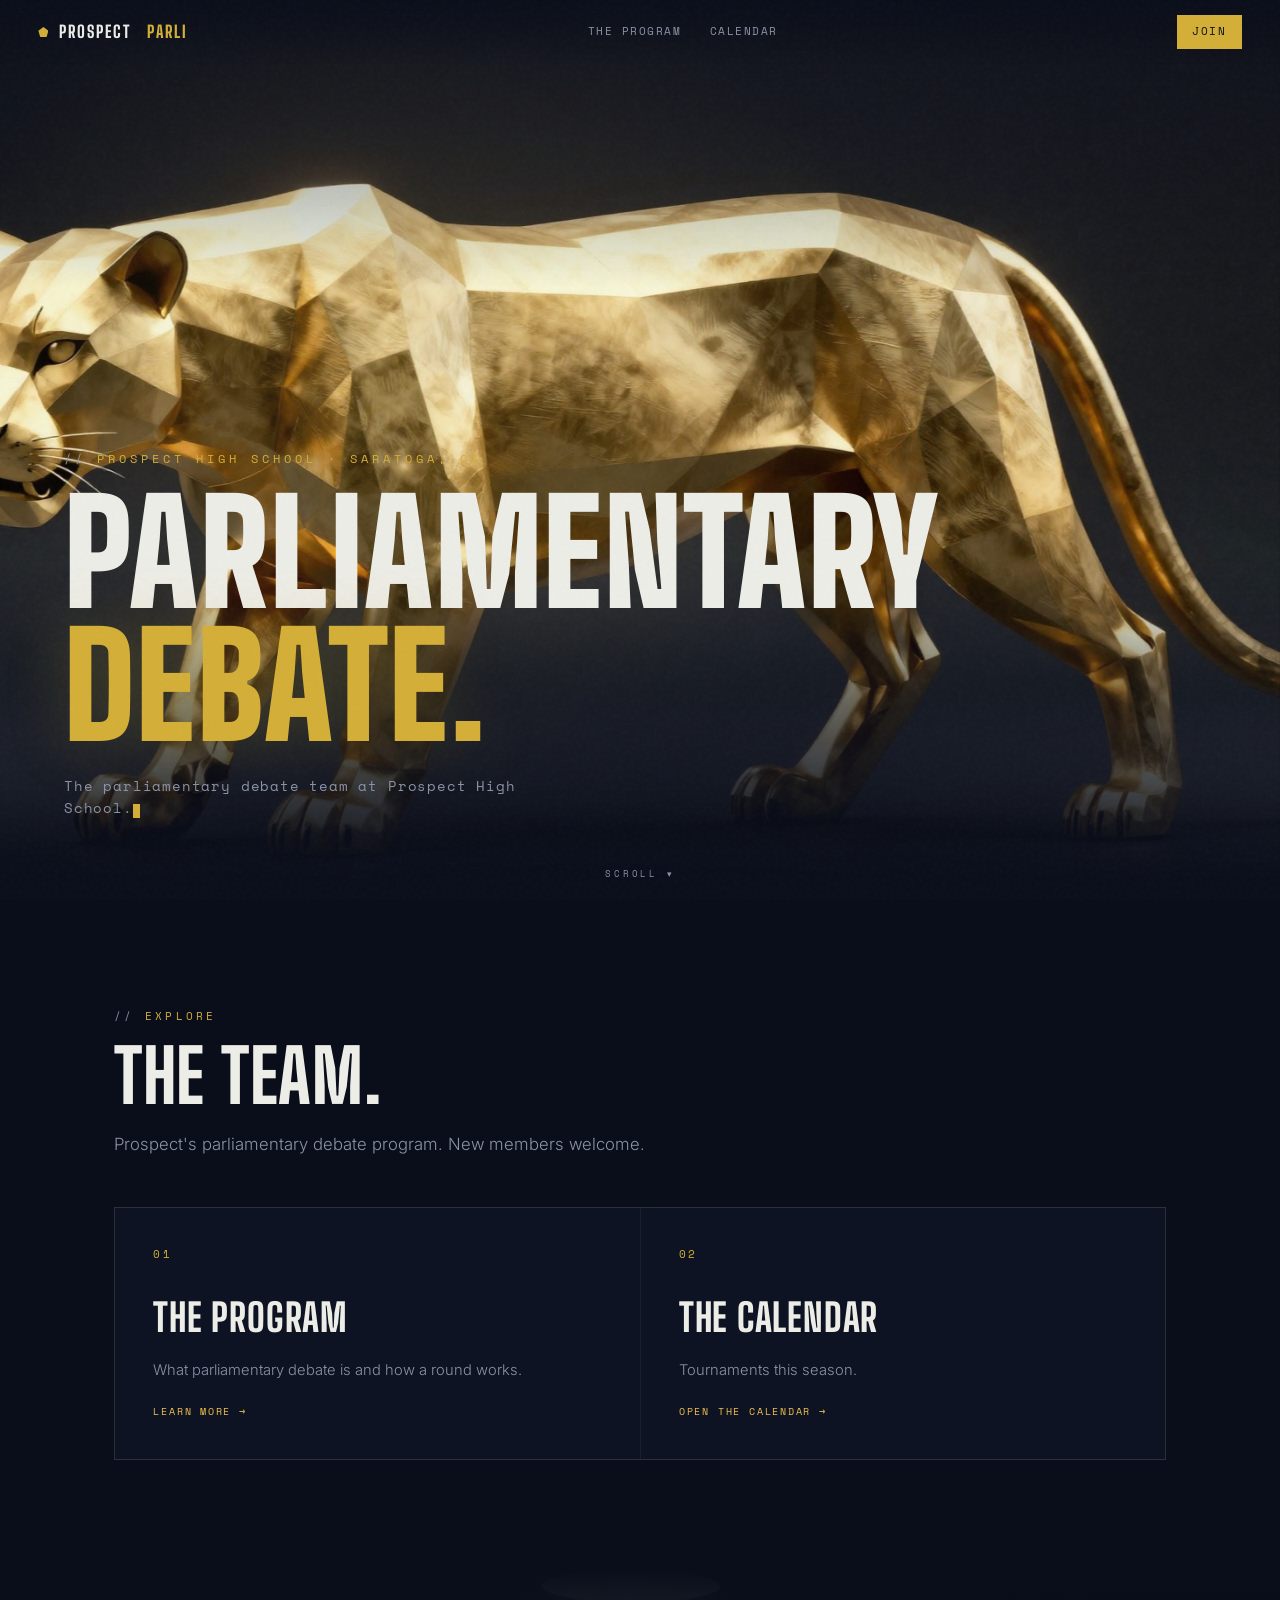
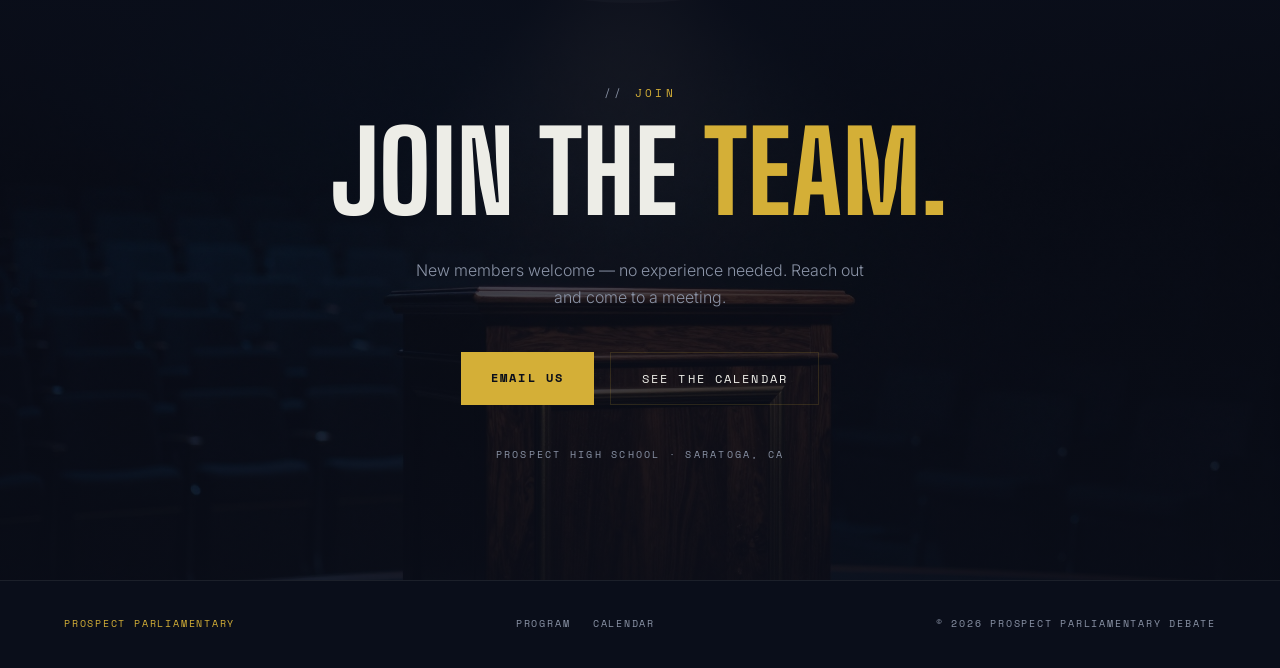
==== commit 7f091177: "Add shatter hero, strip hype copy, shelve The Record Rework the landing into a focused MVP shell:  -" ====
--- a/index.html
+++ b/index.html
@@ -3,8 +3,8 @@
 <head>
 <meta charset="UTF-8" />
 <meta name="viewport" content="width=device-width, initial-scale=1.0" />
-<title>Prospect Parliamentary Debate — All we need is 20 minutes.</title>
-<meta name="description" content="Prospect Parliamentary Debate. A program with national championship history, rebuilding in the open. All we need is 20 minutes." />
+<title>Prospect Parliamentary Debate</title>
+<meta name="description" content="The parliamentary debate team at Prospect High School, Saratoga, CA. New members welcome." />
 <link rel="icon" href="images/panther.png" />
 <link rel="preconnect" href="https://fonts.googleapis.com" />
 <link rel="preconnect" href="https://fonts.gstatic.com" crossorigin />
@@ -18,7 +18,6 @@
   <a class="nav-brand" href="index.html">PROSPECT&nbsp;<b>PARLI</b></a>
   <div class="nav-links">
     <a href="about.html">The Program</a>
-    <a href="record.html">The Record</a>
     <a href="calendar.html">Calendar</a>
   </div>
   <a class="nav-cta" href="#join">Join</a>
@@ -28,7 +27,6 @@
 </nav>
 <div class="mobile-menu" id="mobileMenu">
   <a href="about.html">The Program</a>
-  <a href="record.html">The Record</a>
   <a href="calendar.html">Calendar</a>
   <a href="#join">Join</a>
 </div>
@@ -36,12 +34,26 @@
 <!-- ── HERO ── -->
 <header class="hero" id="top">
   <div class="hero-bg" id="heroBg"></div>
+  <div class="shatter" id="shatter" aria-hidden="true">
+    <div class="shard" style="clip-path:polygon(50% 44%, 0% 0%, 34% 0%);--tx:-70px;--ty:-90px;--rot:-14deg;--s:.7;--d:.05s"></div>
+    <div class="shard" style="clip-path:polygon(50% 44%, 34% 0%, 68% 0%);--tx:-18px;--ty:-120px;--rot:8deg;--s:.72;--d:.13s"></div>
+    <div class="shard" style="clip-path:polygon(50% 44%, 68% 0%, 100% 0%);--tx:42px;--ty:-108px;--rot:-10deg;--s:.7;--d:.2s"></div>
+    <div class="shard" style="clip-path:polygon(50% 44%, 100% 0%, 100% 34%);--tx:98px;--ty:-68px;--rot:16deg;--s:.68;--d:.28s"></div>
+    <div class="shard" style="clip-path:polygon(50% 44%, 100% 34%, 100% 68%);--tx:132px;--ty:-14px;--rot:-12deg;--s:.7;--d:.36s"></div>
+    <div class="shard" style="clip-path:polygon(50% 44%, 100% 68%, 100% 100%);--tx:120px;--ty:62px;--rot:14deg;--s:.68;--d:.1s"></div>
+    <div class="shard" style="clip-path:polygon(50% 44%, 100% 100%, 66% 100%);--tx:80px;--ty:112px;--rot:-16deg;--s:.7;--d:.18s"></div>
+    <div class="shard" style="clip-path:polygon(50% 44%, 66% 100%, 33% 100%);--tx:10px;--ty:130px;--rot:10deg;--s:.72;--d:.26s"></div>
+    <div class="shard" style="clip-path:polygon(50% 44%, 33% 100%, 0% 100%);--tx:-70px;--ty:110px;--rot:-12deg;--s:.7;--d:.34s"></div>
+    <div class="shard" style="clip-path:polygon(50% 44%, 0% 100%, 0% 66%);--tx:-126px;--ty:46px;--rot:15deg;--s:.68;--d:.08s"></div>
+    <div class="shard" style="clip-path:polygon(50% 44%, 0% 66%, 0% 33%);--tx:-136px;--ty:-18px;--rot:-14deg;--s:.7;--d:.16s"></div>
+    <div class="shard" style="clip-path:polygon(50% 44%, 0% 33%, 0% 0%);--tx:-96px;--ty:-70px;--rot:12deg;--s:.7;--d:.24s"></div>
+  </div>
   <div class="hero-sweep"></div>
   <div class="hero-shade"></div>
   <div class="hero-content" id="heroContent">
-    <div class="hero-kicker">Prospect Parliamentary Debate</div>
-    <h1>All we need is <span class="gold">twenty minutes.</span></h1>
-    <p class="hero-sub">One motion. Two partners. Twenty minutes of prep — then you argue it in front of a judge. No scripts. No evidence packets. Just how fast you can think.<span class="cursor"></span></p>
+    <div class="hero-kicker">Prospect High School · Saratoga, CA</div>
+    <h1>Parliamentary <span class="gold">Debate.</span></h1>
+    <p class="hero-sub">The parliamentary debate team at Prospect High School.<span class="cursor"></span></p>
   </div>
   <div class="hero-scrollcue">Scroll ▾</div>
 </header>
@@ -49,31 +61,23 @@
 <!-- ── PORTAL ── -->
 <section id="explore">
   <div class="wrap">
-    <div class="kicker reveal">Enter</div>
-    <h2 class="reveal">Watch the rise.</h2>
-    <p class="section-intro reveal">A program with national-championship history, rebuilding in the open. Three ways in.</p>
+    <div class="kicker reveal">Explore</div>
+    <h2 class="reveal">The team.</h2>
+    <p class="section-intro reveal">Prospect's parliamentary debate program. New members welcome.</p>
     <div class="portal-grid">
       <a class="portal-card reveal" href="about.html">
         <div class="pc-n">01</div>
         <div>
           <h3>The Program</h3>
-          <p>What parliamentary debate is, what you gain from it, and why this rebuild is worth being early to.</p>
+          <p>What parliamentary debate is and how a round works.</p>
         </div>
-        <div class="go">Explore the program</div>
+        <div class="go">Learn more</div>
       </a>
-      <a class="portal-card reveal" href="record.html">
+      <a class="portal-card reveal" href="calendar.html">
         <div class="pc-n">02</div>
         <div>
-          <h3>The Record</h3>
-          <p>National championship appearances, top-30 national rankings, TOC competitors — and the recent wins restarting the climb.</p>
-        </div>
-        <div class="go">See the record</div>
-      </a>
-      <a class="portal-card reveal" href="calendar.html">
-        <div class="pc-n">03</div>
-        <div>
           <h3>The Calendar</h3>
-          <p>Thirty-five California and online tournaments this season, with live team notes you can edit right in the page.</p>
+          <p>Tournaments this season.</p>
         </div>
         <div class="go">Open the calendar</div>
       </a>
@@ -85,13 +89,13 @@
 <section class="join" id="join">
   <div class="wrap">
     <div class="kicker reveal">Join</div>
-    <h2 class="reveal">Give us <span class="gold">twenty minutes.</span></h2>
-    <p class="reveal">No experience required — every nationally ranked team in our history started as someone who walked into one meeting. Come watch a practice round. If it's not for you, you lost twenty minutes.</p>
+    <h2 class="reveal">Join the <span class="gold">team.</span></h2>
+    <p class="reveal">New members welcome — no experience needed. Reach out and come to a meeting.</p>
     <div class="join-actions reveal">
-      <a class="btn btn-gold" href="mailto:prospectparli@gmail.com?subject=I%27m%20interested%20in%20joining%20Prospect%20Debate">I'm Interested</a>
-      <a class="btn btn-ghost" href="calendar.html">See the Season</a>
+      <a class="btn btn-gold" href="mailto:prospectparli@gmail.com?subject=Interested%20in%20Prospect%20Debate">Email us</a>
+      <a class="btn btn-ghost" href="calendar.html">See the calendar</a>
     </div>
-    <div class="join-meta reveal">Prospect High School · Saratoga, CA · Meetings weekly — bring a friend</div>
+    <div class="join-meta reveal">Prospect High School · Saratoga, CA</div>
   </div>
 </section>
 
@@ -99,10 +103,9 @@
   <div class="f-brand">PROSPECT PARLIAMENTARY</div>
   <nav class="foot-links" aria-label="Footer">
     <a href="about.html">Program</a>
-    <a href="record.html">Record</a>
     <a href="calendar.html">Calendar</a>
   </nav>
-  <div>© <span id="yr"></span> — WATCH THE RISE</div>
+  <div>© <span id="yr"></span> Prospect Parliamentary Debate</div>
 </footer>
 
 <div id="prepClock" aria-hidden="true">
--- a/assets/site.css
+++ b/assets/site.css
@@ -183,10 +183,34 @@
 .hero-bg {
   position: absolute; inset: -6% 0;
   background: url("images/panther-hero.jpg") center 38% / cover no-repeat;
-  will-change: transform;
+  will-change: transform, opacity;
+  opacity: 0;
+  animation: heroReveal .9s ease 1.3s forwards;
+}
+@keyframes heroReveal { to { opacity: 1; } }
+
+/* shard assembly overlay — plays once on load, then fades to hand off to .hero-bg */
+.shatter {
+  position: absolute; inset: -6% 0;
+  pointer-events: none;
+  animation: shatterOut .8s ease 2.25s forwards;
+}
+@keyframes shatterOut { to { opacity: 0; visibility: hidden; } }
+.shard {
+  position: absolute; inset: 0;
+  background: url("images/panther-hero.jpg") center 38% / cover no-repeat;
+  transform: translate(var(--tx, 0), var(--ty, 0)) rotate(var(--rot, 0deg)) scale(var(--s, 1));
+  opacity: 0;
+  will-change: transform, opacity;
+  backface-visibility: hidden;
+  animation: shardIn 1.15s cubic-bezier(.2, .85, .25, 1) var(--d, 0s) both;
+}
+@keyframes shardIn {
+  60%  { opacity: 1; }
+  100% { transform: translate(0, 0) rotate(0deg) scale(1); opacity: 1; }
 }
 @media (max-width: 640px) {
-  .hero-bg { background: url("images/panther-hero.jpg") center 32% / 145% auto no-repeat; }
+  .hero-bg, .shard { background: url("images/panther-hero.jpg") center 32% / 145% auto no-repeat; }
 }
 .hero-sweep {
   position: absolute; inset: 0;
@@ -698,5 +722,7 @@
   .reveal, .statement .w { opacity: 1 !important; transform: none !important; filter: none !important; transition: none !important; }
   .in .speech-bar i { transition: none; }
   .hero-bg, .hero-content { transform: none !important; }
+  .hero-bg { opacity: 1 !important; animation: none !important; }
+  .shatter { display: none !important; }
   .hero-scrollcue, .hero-sub .cursor, .hero-sweep { animation: none; }
 }
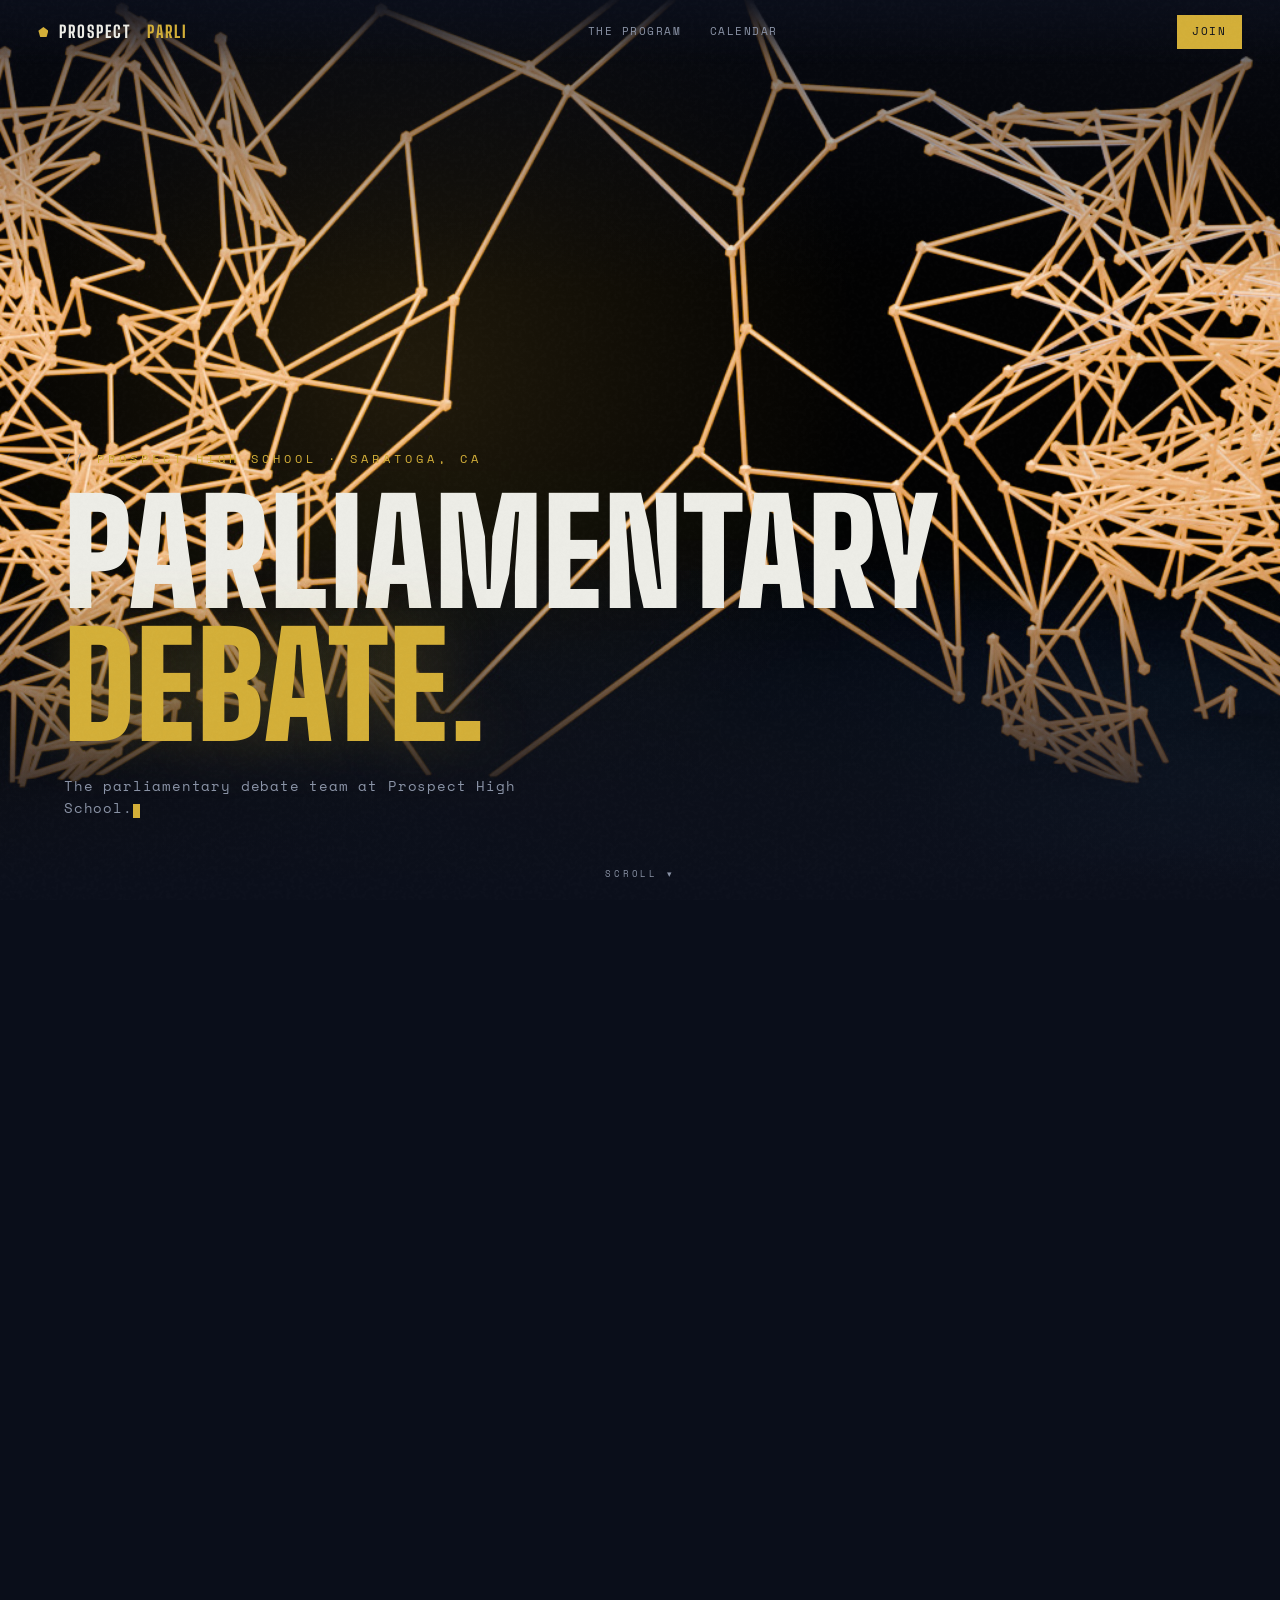
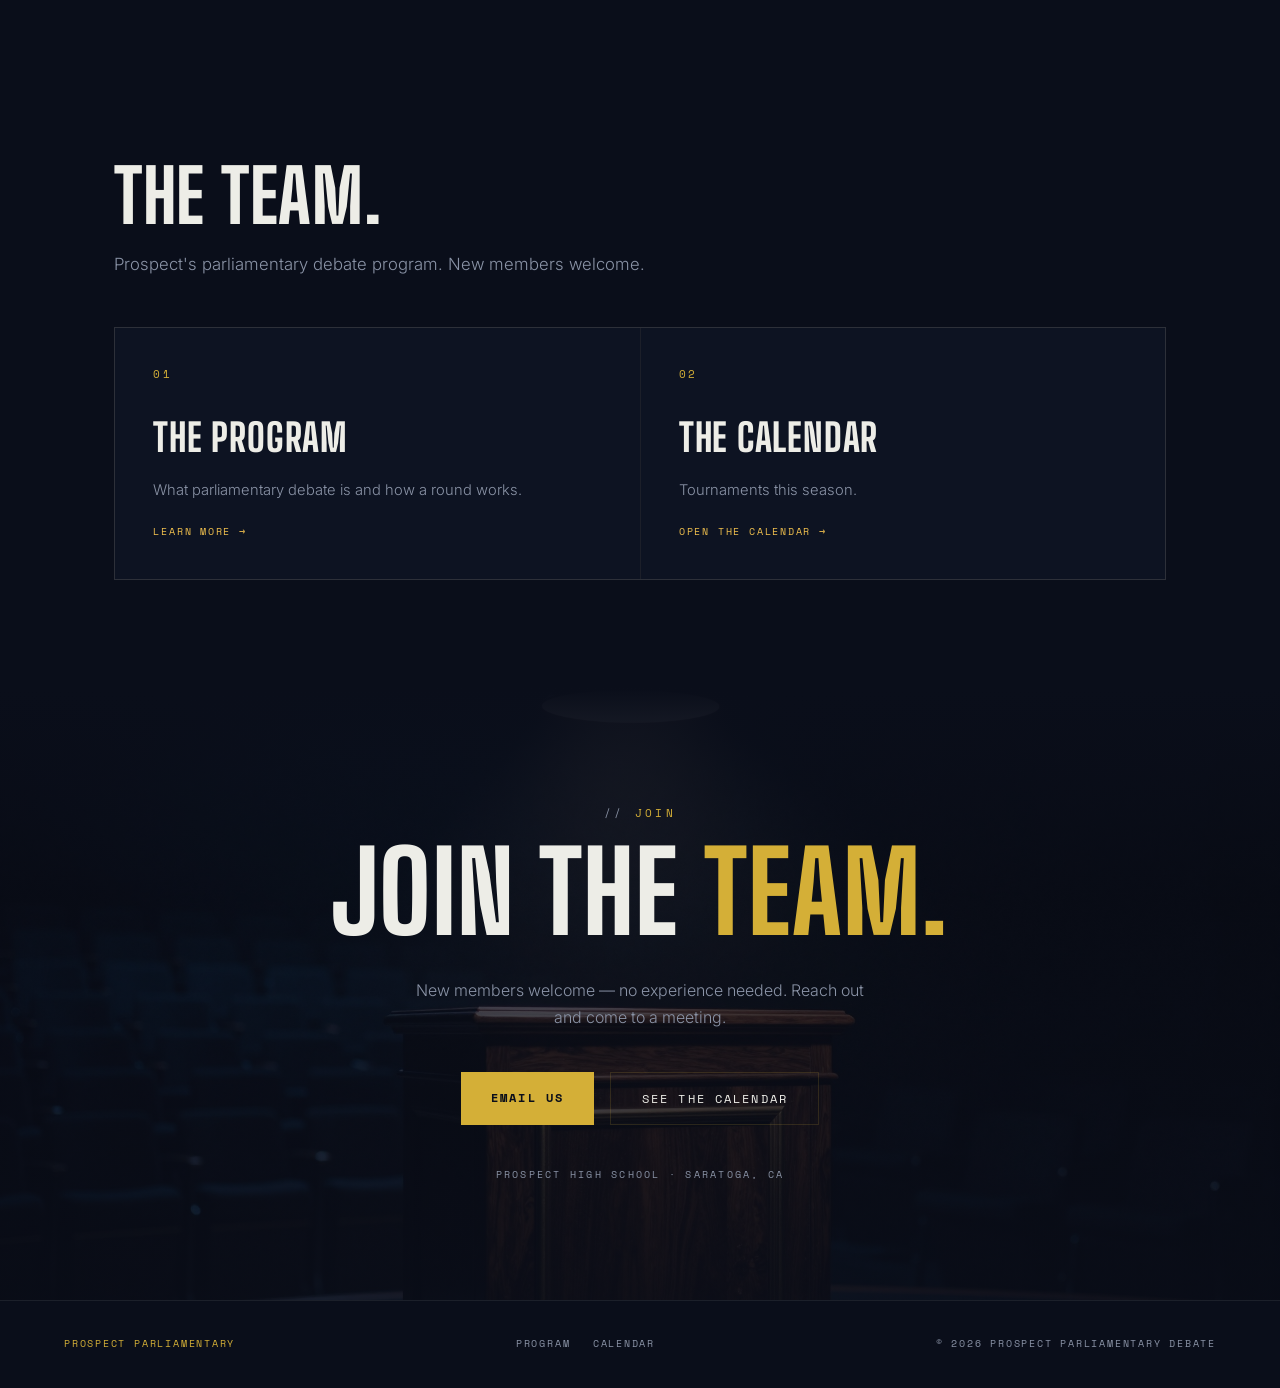
==== commit 77a985b8: "Add connected panther assembly hero" ====
--- a/index.html
+++ b/index.html
@@ -33,29 +33,21 @@
 
 <!-- ── HERO ── -->
 <header class="hero" id="top">
-  <div class="hero-bg" id="heroBg"></div>
-  <div class="shatter" id="shatter" aria-hidden="true">
-    <div class="shard" style="clip-path:polygon(50% 44%, 0% 0%, 34% 0%);--tx:-70px;--ty:-90px;--rot:-14deg;--s:.7;--d:.05s"></div>
-    <div class="shard" style="clip-path:polygon(50% 44%, 34% 0%, 68% 0%);--tx:-18px;--ty:-120px;--rot:8deg;--s:.72;--d:.13s"></div>
-    <div class="shard" style="clip-path:polygon(50% 44%, 68% 0%, 100% 0%);--tx:42px;--ty:-108px;--rot:-10deg;--s:.7;--d:.2s"></div>
-    <div class="shard" style="clip-path:polygon(50% 44%, 100% 0%, 100% 34%);--tx:98px;--ty:-68px;--rot:16deg;--s:.68;--d:.28s"></div>
-    <div class="shard" style="clip-path:polygon(50% 44%, 100% 34%, 100% 68%);--tx:132px;--ty:-14px;--rot:-12deg;--s:.7;--d:.36s"></div>
-    <div class="shard" style="clip-path:polygon(50% 44%, 100% 68%, 100% 100%);--tx:120px;--ty:62px;--rot:14deg;--s:.68;--d:.1s"></div>
-    <div class="shard" style="clip-path:polygon(50% 44%, 100% 100%, 66% 100%);--tx:80px;--ty:112px;--rot:-16deg;--s:.7;--d:.18s"></div>
-    <div class="shard" style="clip-path:polygon(50% 44%, 66% 100%, 33% 100%);--tx:10px;--ty:130px;--rot:10deg;--s:.72;--d:.26s"></div>
-    <div class="shard" style="clip-path:polygon(50% 44%, 33% 100%, 0% 100%);--tx:-70px;--ty:110px;--rot:-12deg;--s:.7;--d:.34s"></div>
-    <div class="shard" style="clip-path:polygon(50% 44%, 0% 100%, 0% 66%);--tx:-126px;--ty:46px;--rot:15deg;--s:.68;--d:.08s"></div>
-    <div class="shard" style="clip-path:polygon(50% 44%, 0% 66%, 0% 33%);--tx:-136px;--ty:-18px;--rot:-14deg;--s:.7;--d:.16s"></div>
-    <div class="shard" style="clip-path:polygon(50% 44%, 0% 33%, 0% 0%);--tx:-96px;--ty:-70px;--rot:12deg;--s:.7;--d:.24s"></div>
+  <div class="hero-stage">
+    <div class="hero-art" id="heroArt">
+      <video class="hero-video" id="heroVideo" muted playsinline preload="auto" poster="assets/video/panther-shards-start.jpg" aria-hidden="true">
+        <source src="assets/video/panther-shards.mp4" type="video/mp4" />
+      </video>
+    </div>
+    <div class="hero-sweep"></div>
+    <div class="hero-shade"></div>
+    <div class="hero-content" id="heroContent">
+      <div class="hero-kicker">Prospect High School · Saratoga, CA</div>
+      <h1>Parliamentary <span class="gold">Debate.</span></h1>
+      <p class="hero-sub">The parliamentary debate team at Prospect High School.<span class="cursor"></span></p>
+    </div>
+    <div class="hero-scrollcue">Scroll ▾</div>
   </div>
-  <div class="hero-sweep"></div>
-  <div class="hero-shade"></div>
-  <div class="hero-content" id="heroContent">
-    <div class="hero-kicker">Prospect High School · Saratoga, CA</div>
-    <h1>Parliamentary <span class="gold">Debate.</span></h1>
-    <p class="hero-sub">The parliamentary debate team at Prospect High School.<span class="cursor"></span></p>
-  </div>
-  <div class="hero-scrollcue">Scroll ▾</div>
 </header>
 
 <!-- ── PORTAL ── -->
--- a/assets/site.css
+++ b/assets/site.css
@@ -175,42 +175,34 @@
 /* ═══════════════════════════ HERO (landing) ═══════════════════════════ */
 .hero {
   position: relative;
-  min-height: 100svh;
+  height: 180svh;
+}
+.hero-stage {
+  position: sticky;
+  top: 0;
+  height: 100svh;
   overflow: clip;
   display: flex;
   align-items: flex-end;
 }
-.hero-bg {
-  position: absolute; inset: -6% 0;
-  background: url("images/panther-hero.jpg") center 38% / cover no-repeat;
-  will-change: transform, opacity;
-  opacity: 0;
-  animation: heroReveal .9s ease 1.3s forwards;
-}
-@keyframes heroReveal { to { opacity: 1; } }
-
-/* shard assembly overlay — plays once on load, then fades to hand off to .hero-bg */
-.shatter {
-  position: absolute; inset: -6% 0;
+.hero-art {
+  position: absolute; inset: 0;
+  background: var(--ink);
+}
+.hero-video {
+  position: absolute; inset: 0;
+  width: 100%; height: 100%;
+  object-fit: cover;
+  object-position: center;
   pointer-events: none;
-  animation: shatterOut .8s ease 2.25s forwards;
-}
-@keyframes shatterOut { to { opacity: 0; visibility: hidden; } }
-.shard {
-  position: absolute; inset: 0;
-  background: url("images/panther-hero.jpg") center 38% / cover no-repeat;
-  transform: translate(var(--tx, 0), var(--ty, 0)) rotate(var(--rot, 0deg)) scale(var(--s, 1));
-  opacity: 0;
-  will-change: transform, opacity;
-  backface-visibility: hidden;
-  animation: shardIn 1.15s cubic-bezier(.2, .85, .25, 1) var(--d, 0s) both;
-}
-@keyframes shardIn {
-  60%  { opacity: 1; }
-  100% { transform: translate(0, 0) rotate(0deg) scale(1); opacity: 1; }
 }
 @media (max-width: 640px) {
-  .hero-bg, .shard { background: url("images/panther-hero.jpg") center 32% / 145% auto no-repeat; }
+  .hero-video {
+    inset: 42% auto auto 50%;
+    width: 145%; height: auto;
+    max-width: none;
+    transform: translate(-50%, -50%);
+  }
 }
 .hero-sweep {
   position: absolute; inset: 0;
@@ -721,8 +713,9 @@
   html { scroll-behavior: auto; }
   .reveal, .statement .w { opacity: 1 !important; transform: none !important; filter: none !important; transition: none !important; }
   .in .speech-bar i { transition: none; }
-  .hero-bg, .hero-content { transform: none !important; }
-  .hero-bg { opacity: 1 !important; animation: none !important; }
-  .shatter { display: none !important; }
+  .hero { height: 100svh; }
+  .hero-art, .hero-content { transform: none !important; }
+  .hero-video { display: none !important; }
+  .hero-art { background: var(--ink) url("video/panther-shards-poster.jpg") center / cover no-repeat; }
   .hero-scrollcue, .hero-sub .cursor, .hero-sweep { animation: none; }
 }
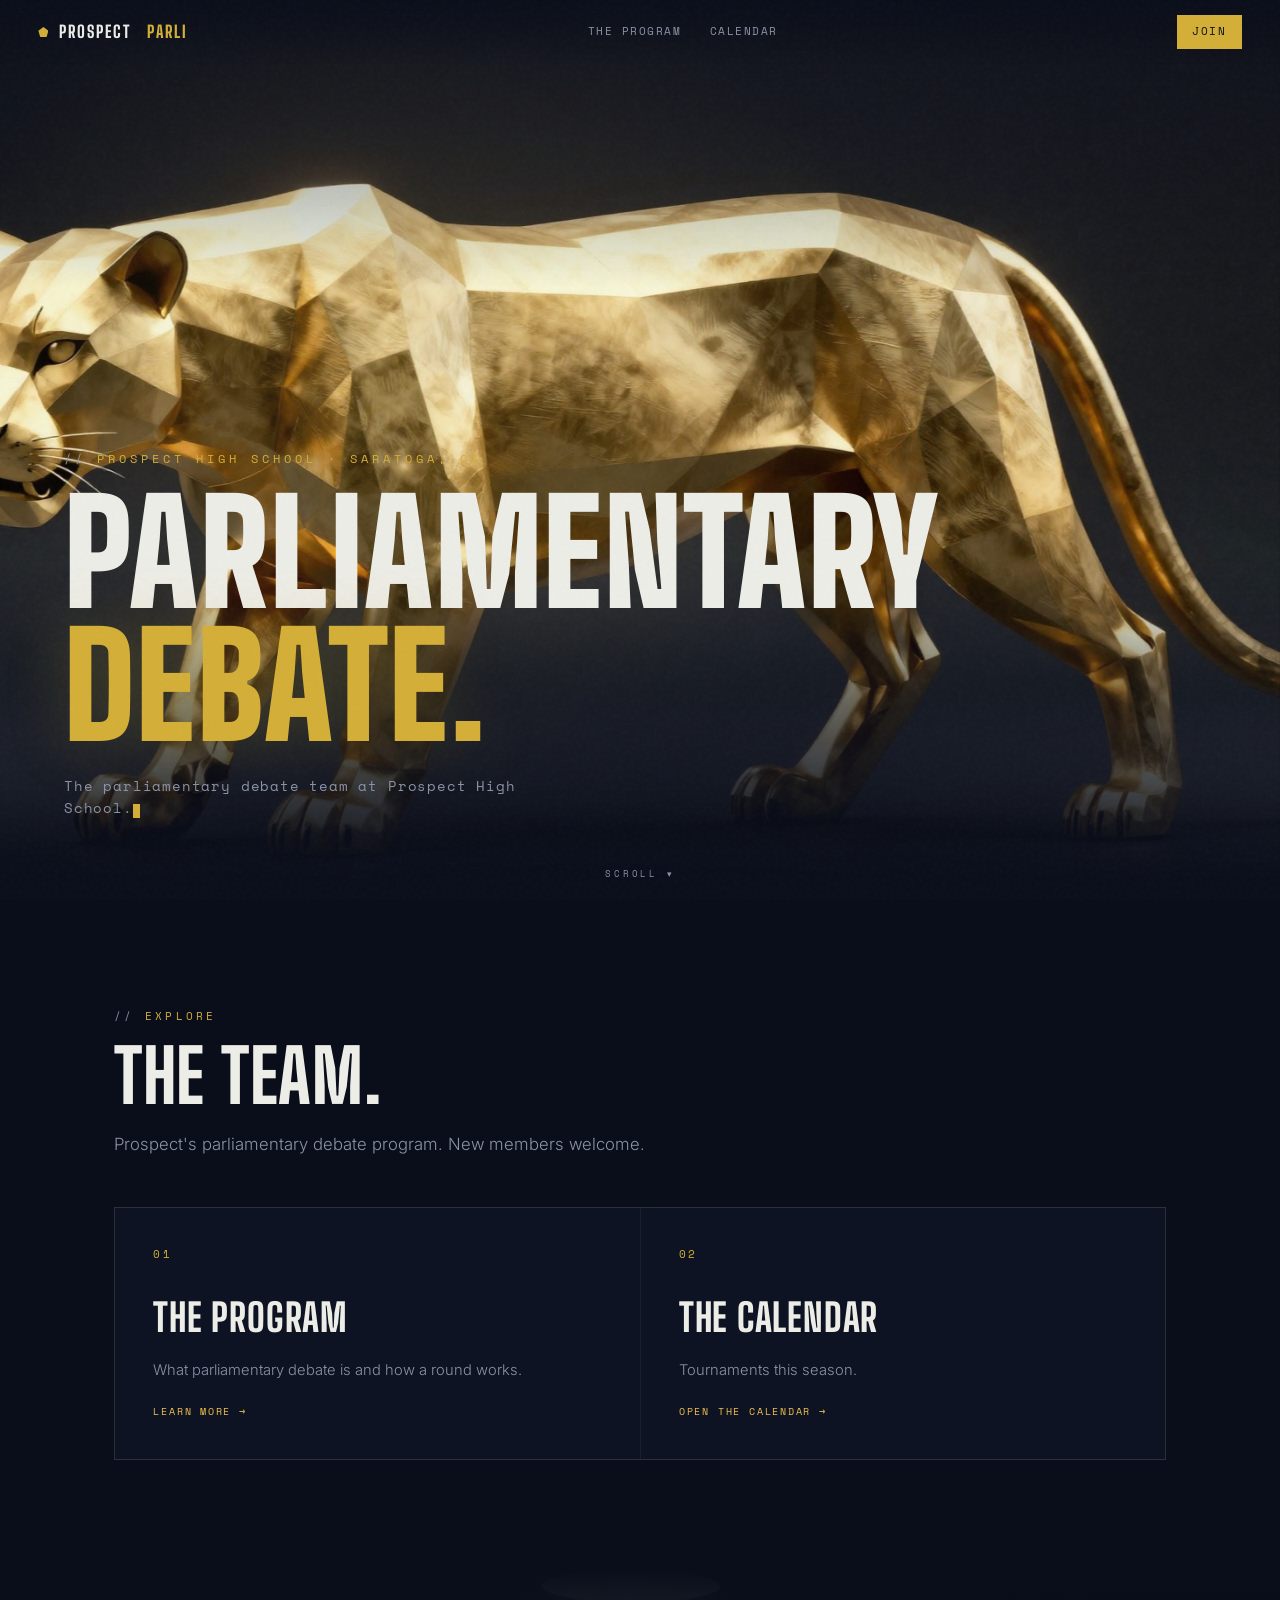
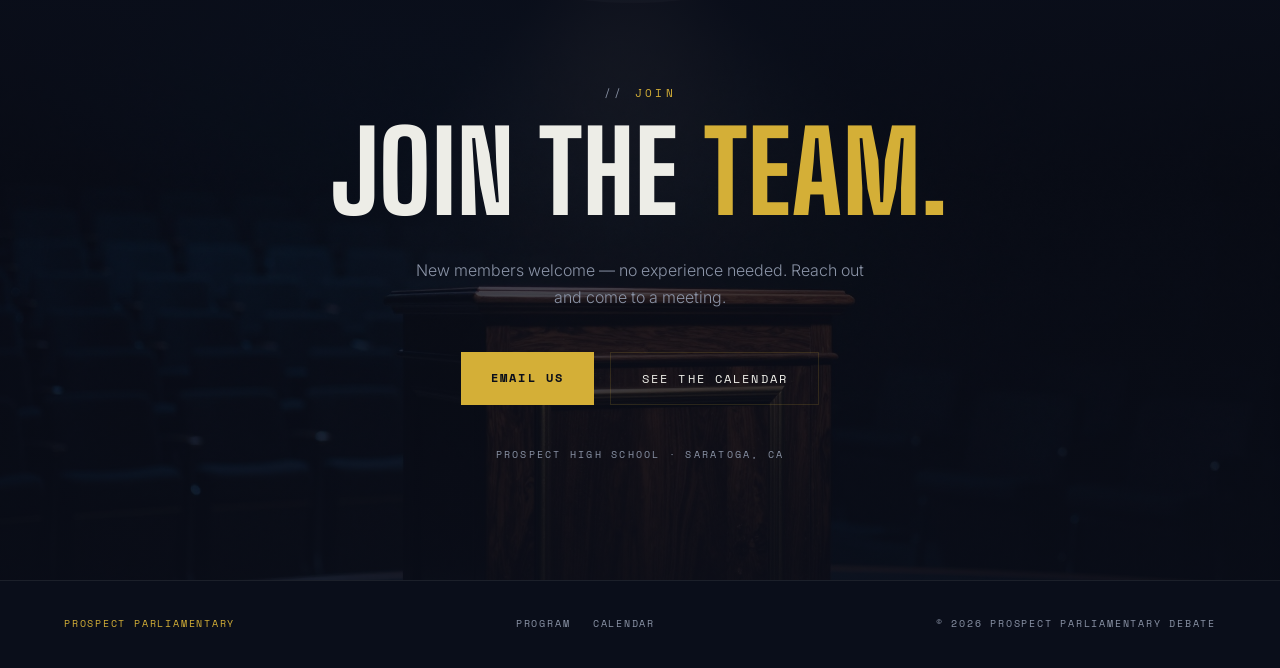
==== commit bfe232b2: "Restore static panther hero" ====
--- a/index.html
+++ b/index.html
@@ -33,21 +33,15 @@
 
 <!-- ── HERO ── -->
 <header class="hero" id="top">
-  <div class="hero-stage">
-    <div class="hero-art" id="heroArt">
-      <video class="hero-video" id="heroVideo" muted playsinline preload="auto" poster="assets/video/panther-shards-start.jpg" aria-hidden="true">
-        <source src="assets/video/panther-shards.mp4" type="video/mp4" />
-      </video>
-    </div>
-    <div class="hero-sweep"></div>
-    <div class="hero-shade"></div>
-    <div class="hero-content" id="heroContent">
-      <div class="hero-kicker">Prospect High School · Saratoga, CA</div>
-      <h1>Parliamentary <span class="gold">Debate.</span></h1>
-      <p class="hero-sub">The parliamentary debate team at Prospect High School.<span class="cursor"></span></p>
-    </div>
-    <div class="hero-scrollcue">Scroll ▾</div>
+  <div class="hero-bg" id="heroBg"></div>
+  <div class="hero-sweep"></div>
+  <div class="hero-shade"></div>
+  <div class="hero-content" id="heroContent">
+    <div class="hero-kicker">Prospect High School · Saratoga, CA</div>
+    <h1>Parliamentary <span class="gold">Debate.</span></h1>
+    <p class="hero-sub">The parliamentary debate team at Prospect High School.<span class="cursor"></span></p>
   </div>
+  <div class="hero-scrollcue">Scroll ▾</div>
 </header>
 
 <!-- ── PORTAL ── -->
--- a/assets/site.css
+++ b/assets/site.css
@@ -175,34 +175,18 @@
 /* ═══════════════════════════ HERO (landing) ═══════════════════════════ */
 .hero {
   position: relative;
-  height: 180svh;
-}
-.hero-stage {
-  position: sticky;
-  top: 0;
-  height: 100svh;
+  min-height: 100svh;
   overflow: clip;
   display: flex;
   align-items: flex-end;
 }
-.hero-art {
-  position: absolute; inset: 0;
-  background: var(--ink);
-}
-.hero-video {
-  position: absolute; inset: 0;
-  width: 100%; height: 100%;
-  object-fit: cover;
-  object-position: center;
-  pointer-events: none;
+.hero-bg {
+  position: absolute; inset: -6% 0;
+  background: url("images/panther-hero.jpg") center 38% / cover no-repeat;
+  will-change: transform;
 }
 @media (max-width: 640px) {
-  .hero-video {
-    inset: 42% auto auto 50%;
-    width: 145%; height: auto;
-    max-width: none;
-    transform: translate(-50%, -50%);
-  }
+  .hero-bg { background: url("images/panther-hero.jpg") center 32% / 145% auto no-repeat; }
 }
 .hero-sweep {
   position: absolute; inset: 0;
@@ -713,9 +697,6 @@
   html { scroll-behavior: auto; }
   .reveal, .statement .w { opacity: 1 !important; transform: none !important; filter: none !important; transition: none !important; }
   .in .speech-bar i { transition: none; }
-  .hero { height: 100svh; }
-  .hero-art, .hero-content { transform: none !important; }
-  .hero-video { display: none !important; }
-  .hero-art { background: var(--ink) url("video/panther-shards-poster.jpg") center / cover no-repeat; }
+  .hero-bg, .hero-content { transform: none !important; }
   .hero-scrollcue, .hero-sub .cursor, .hero-sweep { animation: none; }
 }
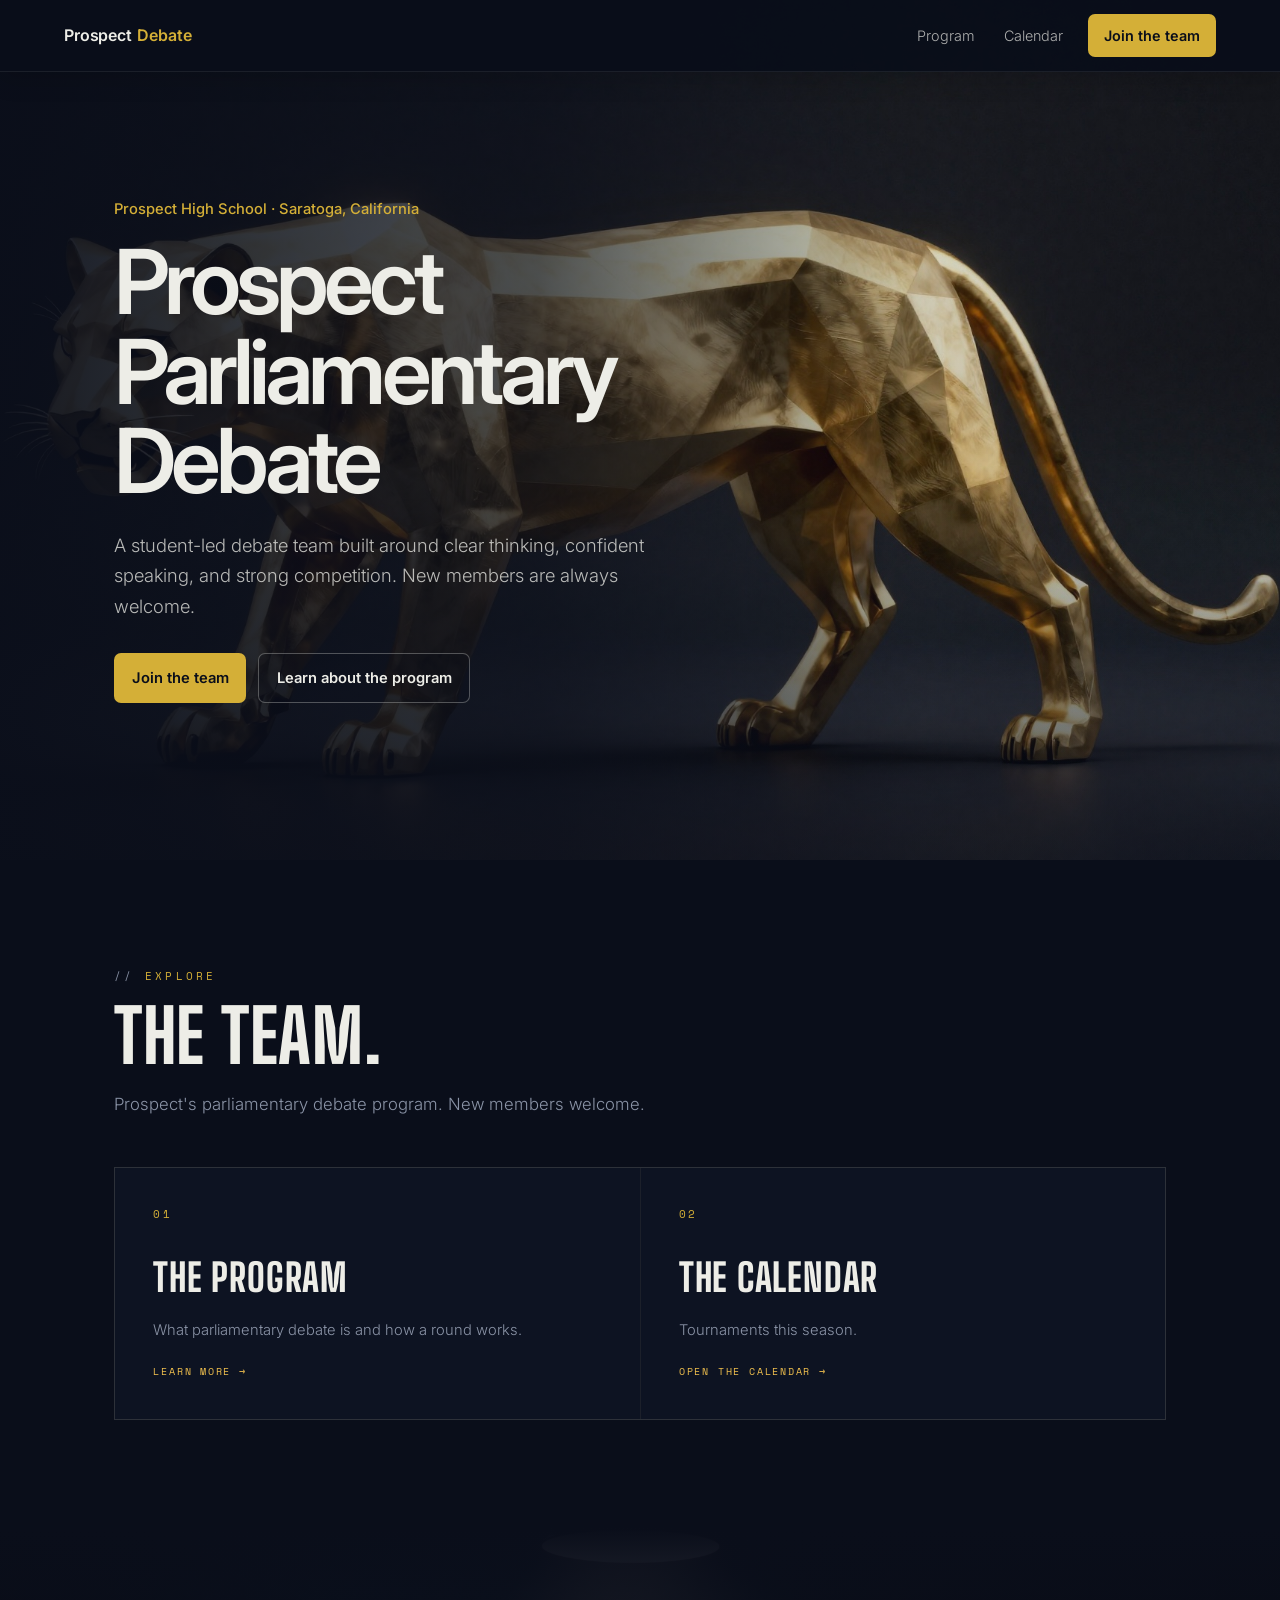
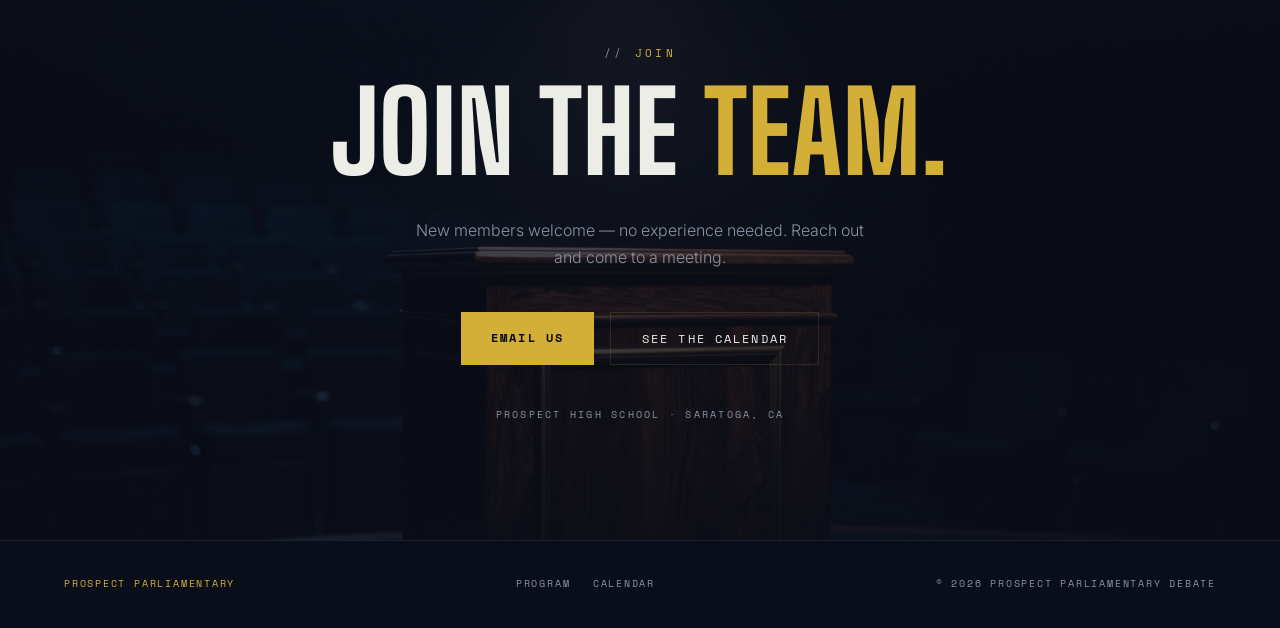
==== commit 09fd3e70: "Simplify site header and hero" ====
--- a/index.html
+++ b/index.html
@@ -15,33 +15,35 @@
 
 <!-- ── NAV ── -->
 <nav id="nav" aria-label="Primary">
-  <a class="nav-brand" href="index.html">PROSPECT&nbsp;<b>PARLI</b></a>
+  <a class="nav-brand" href="index.html" aria-label="Prospect Debate home">Prospect <span>Debate</span></a>
   <div class="nav-links">
-    <a href="about.html">The Program</a>
+    <a href="about.html">Program</a>
     <a href="calendar.html">Calendar</a>
+    <a class="nav-cta" href="#join">Join the team</a>
   </div>
-  <a class="nav-cta" href="#join">Join</a>
   <button class="nav-burger" id="navBurger" aria-expanded="false" aria-controls="mobileMenu" aria-label="Open menu">
     <span></span><span></span><span></span>
   </button>
 </nav>
-<div class="mobile-menu" id="mobileMenu">
-  <a href="about.html">The Program</a>
+<div class="mobile-menu" id="mobileMenu" hidden>
+  <a href="about.html">Program</a>
   <a href="calendar.html">Calendar</a>
-  <a href="#join">Join</a>
+  <a class="mobile-menu-cta" href="#join">Join the team</a>
 </div>
 
 <!-- ── HERO ── -->
 <header class="hero" id="top">
-  <div class="hero-bg" id="heroBg"></div>
-  <div class="hero-sweep"></div>
+  <div class="hero-bg"></div>
   <div class="hero-shade"></div>
-  <div class="hero-content" id="heroContent">
-    <div class="hero-kicker">Prospect High School · Saratoga, CA</div>
-    <h1>Parliamentary <span class="gold">Debate.</span></h1>
-    <p class="hero-sub">The parliamentary debate team at Prospect High School.<span class="cursor"></span></p>
+  <div class="hero-content">
+    <div class="hero-kicker">Prospect High School · Saratoga, California</div>
+    <h1>Prospect Parliamentary Debate</h1>
+    <p class="hero-sub">A student-led debate team built around clear thinking, confident speaking, and strong competition. New members are always welcome.</p>
+    <div class="hero-actions">
+      <a class="hero-button hero-button-primary" href="#join">Join the team</a>
+      <a class="hero-button hero-button-secondary" href="about.html">Learn about the program</a>
+    </div>
   </div>
-  <div class="hero-scrollcue">Scroll ▾</div>
 </header>
 
 <!-- ── PORTAL ── -->
@@ -94,11 +96,6 @@
   <div>© <span id="yr"></span> Prospect Parliamentary Debate</div>
 </footer>
 
-<div id="prepClock" aria-hidden="true">
-  <div class="pc-label">Prep Time</div>
-  <div class="pc-time" id="pcTime">20:00</div>
-</div>
-
 <script src="assets/site.js"></script>
 </body>
 </html>
--- a/assets/site.css
+++ b/assets/site.css
@@ -40,246 +40,188 @@
 
 :focus-visible { outline: 2px solid var(--gold); outline-offset: 3px; }
 
-/* film grain + vignette over everything */
-body::after {
-  content: "";
-  position: fixed; inset: 0;
-  pointer-events: none;
-  z-index: 90;
-  opacity: .5;
-  background-image: url("data:image/svg+xml,%3Csvg viewBox='0 0 250 250' xmlns='http://www.w3.org/2000/svg'%3E%3Cfilter id='n'%3E%3CfeTurbulence type='fractalNoise' baseFrequency='0.9' numOctaves='2' stitchTiles='stitch'/%3E%3CfeColorMatrix type='saturate' values='0'/%3E%3C/filter%3E%3Crect width='100%25' height='100%25' filter='url(%23n)' opacity='0.05'/%3E%3C/svg%3E");
-}
-
-/* ═══════════════════════════ NAV ═══════════════════════════ */
-nav {
+/* ═══════════════════════════ SITE NAVIGATION ═══════════════════════════ */
+#nav {
   position: fixed; top: 0; left: 0; right: 0;
   z-index: 80;
   display: flex; align-items: center; justify-content: space-between;
-  gap: 1rem;
-  padding: 0 clamp(1rem, 3vw, 2.5rem);
-  height: 64px;
-  background: linear-gradient(to bottom, rgba(10,14,26,.92), rgba(10,14,26,0));
-  transition: background .4s ease;
-}
-nav.scrolled {
-  background: rgba(10, 14, 26, .88);
-  backdrop-filter: blur(14px);
-  -webkit-backdrop-filter: blur(14px);
+  gap: 2rem;
+  height: 72px;
+  padding: 0 var(--pad);
+  background: rgba(10, 14, 26, .96);
   border-bottom: 1px solid var(--line-soft);
+  box-shadow: 0 8px 24px rgba(0, 0, 0, .14);
 }
 .nav-brand {
-  display: flex; align-items: center; gap: .65rem;
-  font-family: var(--font-head);
-  font-weight: 800; font-size: 1.05rem;
-  letter-spacing: .12em;
+  display: inline-flex; align-items: baseline; gap: .35rem;
+  font-family: var(--font-body);
+  font-weight: 600; font-size: 1rem;
+  letter-spacing: -.01em;
   white-space: nowrap;
 }
-.nav-brand b { color: var(--gold); font-weight: 800; }
-.nav-brand::before {
-  content: "";
-  width: 10px; height: 10px;
+.nav-brand span { color: var(--gold); }
+.nav-links {
+  display: flex; align-items: center; gap: .35rem;
+  margin-left: auto;
+  font-size: .9rem;
+}
+.nav-links > a:not(.nav-cta) {
+  color: rgba(237, 237, 231, .72);
+  padding: .55rem .75rem;
+  border-radius: 7px;
+  transition: color .2s, background .2s;
+}
+.nav-links > a:not(.nav-cta):hover,
+.nav-links > a:not(.nav-cta)[aria-current="page"] {
+  color: var(--bone);
+  background: rgba(237, 237, 231, .07);
+}
+.nav-cta {
+  color: var(--ink);
   background: var(--gold);
-  clip-path: polygon(50% 0, 100% 38%, 82% 100%, 18% 100%, 0 38%);
-}
-.nav-links {
-  display: flex; gap: clamp(.9rem, 2.2vw, 2rem);
-  font-family: var(--font-mono);
-  font-size: .68rem;
-  letter-spacing: .14em;
-  text-transform: uppercase;
-}
-.nav-links a { color: var(--muted); transition: color .25s; position: relative; }
-.nav-links a:hover,
-.nav-links a[aria-current="page"] { color: var(--gold-hi); }
-.nav-cta {
-  font-family: var(--font-mono); font-size: .68rem;
-  letter-spacing: .14em; text-transform: uppercase;
-  color: var(--ink); background: var(--gold);
-  padding: .5rem .95rem;
-  transition: background .25s, transform .25s;
+  font-weight: 600;
+  padding: .6rem 1rem;
+  margin-left: .45rem;
+  border-radius: 7px;
+  transition: background .2s;
   white-space: nowrap;
 }
-.nav-cta:hover { background: var(--gold-hi); transform: translateY(-1px); }
+.nav-cta:hover { background: var(--gold-hi); }
 .nav-burger {
   display: none;
   flex-direction: column; justify-content: center; gap: 5px;
-  width: 34px; height: 34px;
-  background: none; border: 0; cursor: pointer;
-  padding: 0;
-}
-.nav-burger span { display: block; width: 100%; height: 2px; background: var(--bone); transition: transform .3s, opacity .3s; }
+  width: 40px; height: 40px;
+  background: transparent; border: 1px solid var(--line-soft); border-radius: 7px; cursor: pointer;
+  padding: 0 9px;
+}
+.nav-burger span { display: block; width: 100%; height: 2px; background: var(--bone); transition: transform .2s, opacity .2s; }
 .nav-burger[aria-expanded="true"] span:nth-child(1) { transform: translateY(7px) rotate(45deg); }
 .nav-burger[aria-expanded="true"] span:nth-child(2) { opacity: 0; }
 .nav-burger[aria-expanded="true"] span:nth-child(3) { transform: translateY(-7px) rotate(-45deg); }
 
 .mobile-menu {
-  position: fixed; inset: 64px 0 0 0;
+  position: fixed;
+  top: 80px; right: max(1rem, var(--pad)); left: max(1rem, var(--pad));
   z-index: 79;
-  background: rgba(10, 14, 26, .98);
-  backdrop-filter: blur(10px);
-  border-top: 1px solid var(--line-soft);
+  background: var(--ink-2);
+  border: 1px solid var(--line-soft);
+  border-radius: 10px;
+  box-shadow: 0 18px 48px rgba(0, 0, 0, .4);
   display: flex; flex-direction: column;
-  padding: 2rem var(--pad);
-  gap: .3rem;
-  transform: translateY(-8px);
-  opacity: 0;
-  pointer-events: none;
-  transition: opacity .3s ease, transform .3s ease;
-}
-.mobile-menu.open { opacity: 1; transform: none; pointer-events: auto; }
+  padding: .5rem;
+  gap: .15rem;
+}
+.mobile-menu[hidden] { display: none; }
 .mobile-menu a {
-  font-family: var(--font-head); font-weight: 700;
-  font-size: 1.7rem; text-transform: uppercase;
-  color: var(--bone);
-  padding: .8rem 0;
-  border-bottom: 1px solid var(--line-soft);
+  font-size: 1rem;
+  color: rgba(237, 237, 231, .82);
+  padding: .8rem .9rem;
+  border-radius: 7px;
 }
 .mobile-menu a:active, .mobile-menu a:hover,
-.mobile-menu a[aria-current="page"] { color: var(--gold-hi); }
-
-@media (max-width: 900px) {
+.mobile-menu a[aria-current="page"] { color: var(--bone); background: rgba(237, 237, 231, .07); }
+.mobile-menu .mobile-menu-cta {
+  color: var(--ink);
+  background: var(--gold);
+  font-weight: 600;
+  text-align: center;
+  margin-top: .3rem;
+}
+
+@media (max-width: 720px) {
+  #nav { height: 64px; }
   .nav-links { display: none; }
   .nav-burger { display: flex; }
-}
-
-/* ═══════════════════════════ PREP CLOCK ═══════════════════════════ */
-#prepClock {
-  position: fixed;
-  right: clamp(.8rem, 2vw, 1.6rem);
-  bottom: clamp(.8rem, 2vw, 1.6rem);
-  z-index: 70;
-  font-family: var(--font-mono);
-  text-align: right;
-  padding: .55rem .8rem;
-  background: rgba(10, 14, 26, .72);
-  border: 1px solid var(--line);
-  backdrop-filter: blur(8px);
-  -webkit-backdrop-filter: blur(8px);
-  pointer-events: none;
-  opacity: 0;
-  transform: translateY(8px);
-  transition: opacity .6s ease, transform .6s ease;
-}
-#prepClock.on { opacity: 1; transform: none; }
-#prepClock .pc-label {
-  font-size: .55rem; letter-spacing: .22em;
-  color: var(--muted); text-transform: uppercase;
-}
-#prepClock .pc-time {
-  font-size: 1.15rem; font-weight: 700;
-  color: var(--gold);
-  font-variant-numeric: tabular-nums;
-  line-height: 1.2;
+  .mobile-menu { top: 72px; }
 }
 
 /* ═══════════════════════════ HERO (landing) ═══════════════════════════ */
 .hero {
   position: relative;
-  min-height: 100svh;
+  min-height: min(860px, 100svh);
   overflow: clip;
   display: flex;
-  align-items: flex-end;
+  align-items: center;
 }
 .hero-bg {
-  position: absolute; inset: -6% 0;
+  position: absolute; inset: 0;
   background: url("images/panther-hero.jpg") center 38% / cover no-repeat;
-  will-change: transform;
 }
 @media (max-width: 640px) {
-  .hero-bg { background: url("images/panther-hero.jpg") center 32% / 145% auto no-repeat; }
-}
-.hero-sweep {
-  position: absolute; inset: 0;
-  pointer-events: none;
-  background: radial-gradient(circle at 32% 42%, rgba(242, 193, 78, .13), transparent 46%);
-  mix-blend-mode: screen;
-  animation: sweep 13s ease-in-out infinite;
-}
-@keyframes sweep {
-  0%, 100% { transform: translateX(-9%); opacity: .7; }
-  50%      { transform: translateX(13%); opacity: 1; }
+  .hero { min-height: 760px; align-items: flex-end; }
+  .hero-bg { background-position: 58% center; }
 }
 .hero-shade {
   position: absolute; inset: 0;
   background:
-    radial-gradient(ellipse 120% 90% at 50% 110%, rgba(10,14,26,.88) 0%, transparent 55%),
-    linear-gradient(to bottom, rgba(10,14,26,.65) 0%, rgba(10,14,26,0) 32%, rgba(10,14,26,0) 62%, var(--ink) 98%);
+    linear-gradient(90deg, rgba(10, 14, 26, .94) 0%, rgba(10, 14, 26, .72) 42%, rgba(10, 14, 26, .15) 72%),
+    linear-gradient(0deg, rgba(10, 14, 26, .7) 0%, transparent 45%);
 }
 .hero-content {
   position: relative;
-  width: 100%;
-  padding: 84px var(--pad) clamp(3.2rem, 9vh, 7rem);
-  will-change: transform, opacity;
+  width: min(100%, 1180px);
+  margin: 0 auto;
+  padding: 112px var(--pad) 72px;
 }
 .hero-kicker {
-  font-family: var(--font-mono);
-  font-size: clamp(.62rem, 1.4vw, .78rem);
-  letter-spacing: .32em;
-  text-transform: uppercase;
+  font-size: .92rem;
+  font-weight: 500;
   color: var(--gold);
-  margin-bottom: 1.1rem;
-}
-.hero-kicker::before { content: "// "; color: var(--muted); }
+  margin-bottom: 1rem;
+}
 .hero h1 {
-  font-family: var(--font-head);
-  font-weight: 900;
-  font-size: clamp(2.6rem, min(11.5vw, 16svh), 9.5rem);
-  line-height: .92;
-  letter-spacing: .01em;
-  text-transform: uppercase;
-  max-width: 12ch;
-}
-.hero h1 .gold {
-  color: var(--gold);
-  text-shadow: 0 0 60px rgba(212, 175, 55, .25);
+  font-family: var(--font-body);
+  font-weight: 600;
+  font-size: clamp(3rem, 7vw, 5.75rem);
+  line-height: 1;
+  letter-spacing: -.055em;
+  max-width: 10ch;
 }
 .hero-sub {
-  margin-top: 1.4rem;
-  font-family: var(--font-mono);
-  font-size: clamp(.72rem, 1.6vw, .85rem);
-  color: var(--muted);
-  letter-spacing: .06em;
-  max-width: 54ch;
-  display: none;
-}
-@media (min-height: 480px) { .hero-sub { display: block; } }
-.hero-sub .cursor {
-  display: inline-block; width: .55em; height: 1.05em;
-  background: var(--gold); vertical-align: text-bottom;
-  animation: blink 1.05s steps(1) infinite;
-}
-@keyframes blink { 50% { opacity: 0; } }
-.hero-scrollcue {
-  position: absolute; left: 50%; bottom: 1.15rem;
-  transform: translateX(-50%);
-  font-family: var(--font-mono); font-size: .58rem;
-  letter-spacing: .3em; text-transform: uppercase;
-  color: var(--muted);
-  animation: cue 2.4s ease-in-out infinite;
-}
-@keyframes cue { 0%,100% { transform: translate(-50%,0); opacity:.55; } 50% { transform: translate(-50%,7px); opacity:1; } }
+  margin-top: 1.5rem;
+  font-size: clamp(1rem, 1.8vw, 1.15rem);
+  color: rgba(237, 237, 231, .76);
+  max-width: 52ch;
+}
+.hero-actions {
+  display: flex;
+  flex-wrap: wrap;
+  gap: .75rem;
+  margin-top: 2rem;
+}
+.hero-button {
+  display: inline-flex;
+  align-items: center;
+  justify-content: center;
+  min-height: 46px;
+  padding: .75rem 1.1rem;
+  border-radius: 7px;
+  font-size: .92rem;
+  font-weight: 600;
+  transition: background .2s, border-color .2s;
+}
+.hero-button-primary { color: var(--ink); background: var(--gold); }
+.hero-button-primary:hover { background: var(--gold-hi); }
+.hero-button-secondary { border: 1px solid rgba(237, 237, 231, .3); background: rgba(10, 14, 26, .25); }
+.hero-button-secondary:hover { border-color: rgba(237, 237, 231, .55); background: rgba(237, 237, 231, .07); }
 
 /* ═══════════════════════════ PAGE HERO (subpages) ═══════════════════════════ */
 .page-hero {
   position: relative;
-  padding: clamp(7.5rem, 20vh, 12rem) var(--pad) clamp(2.5rem, 7vh, 4.5rem);
-  overflow: clip;
-}
-.page-hero::before {
-  content: "";
-  position: absolute; inset: 0;
-  background: radial-gradient(ellipse 70% 80% at 88% -20%, rgba(212, 175, 55, .12), transparent 60%);
-  pointer-events: none;
+  padding: clamp(8.5rem, 18vh, 11rem) var(--pad) clamp(3.5rem, 8vh, 5rem);
+  background: var(--ink-2);
+  border-bottom: 1px solid var(--line-soft);
 }
 .page-hero .inner { position: relative; max-width: 1180px; margin: 0 auto; }
+.page-hero .kicker { font-family: var(--font-body); font-size: .9rem; letter-spacing: 0; text-transform: none; }
+.page-hero .kicker::before { content: none; }
 .page-hero h1 {
-  font-family: var(--font-head);
-  font-weight: 900;
-  font-size: clamp(3rem, 9vw, 7rem);
-  line-height: .9;
-  text-transform: uppercase;
-  letter-spacing: .01em;
-  margin: .5rem 0 1.2rem;
+  font-family: var(--font-body);
+  font-weight: 600;
+  font-size: clamp(2.75rem, 6vw, 5rem);
+  line-height: 1.02;
+  letter-spacing: -.045em;
+  margin: .5rem 0 1.4rem;
 }
 .page-hero h1 .gold { color: var(--gold); }
 .page-intro { color: var(--muted); max-width: 58ch; font-size: clamp(.98rem, 1.7vw, 1.15rem); }
@@ -688,7 +630,7 @@
   color: var(--muted);
 }
 footer .f-brand { color: var(--gold); }
-footer nav.foot-links { position: static; height: auto; background: none; padding: 0; display: flex; gap: 1.4rem; }
+footer nav.foot-links { display: flex; gap: 1.4rem; }
 footer .foot-links a { transition: color .2s; }
 footer .foot-links a:hover { color: var(--gold-hi); }
 
@@ -697,6 +639,4 @@
   html { scroll-behavior: auto; }
   .reveal, .statement .w { opacity: 1 !important; transform: none !important; filter: none !important; transition: none !important; }
   .in .speech-bar i { transition: none; }
-  .hero-bg, .hero-content { transform: none !important; }
-  .hero-scrollcue, .hero-sub .cursor, .hero-sweep { animation: none; }
-}
+}
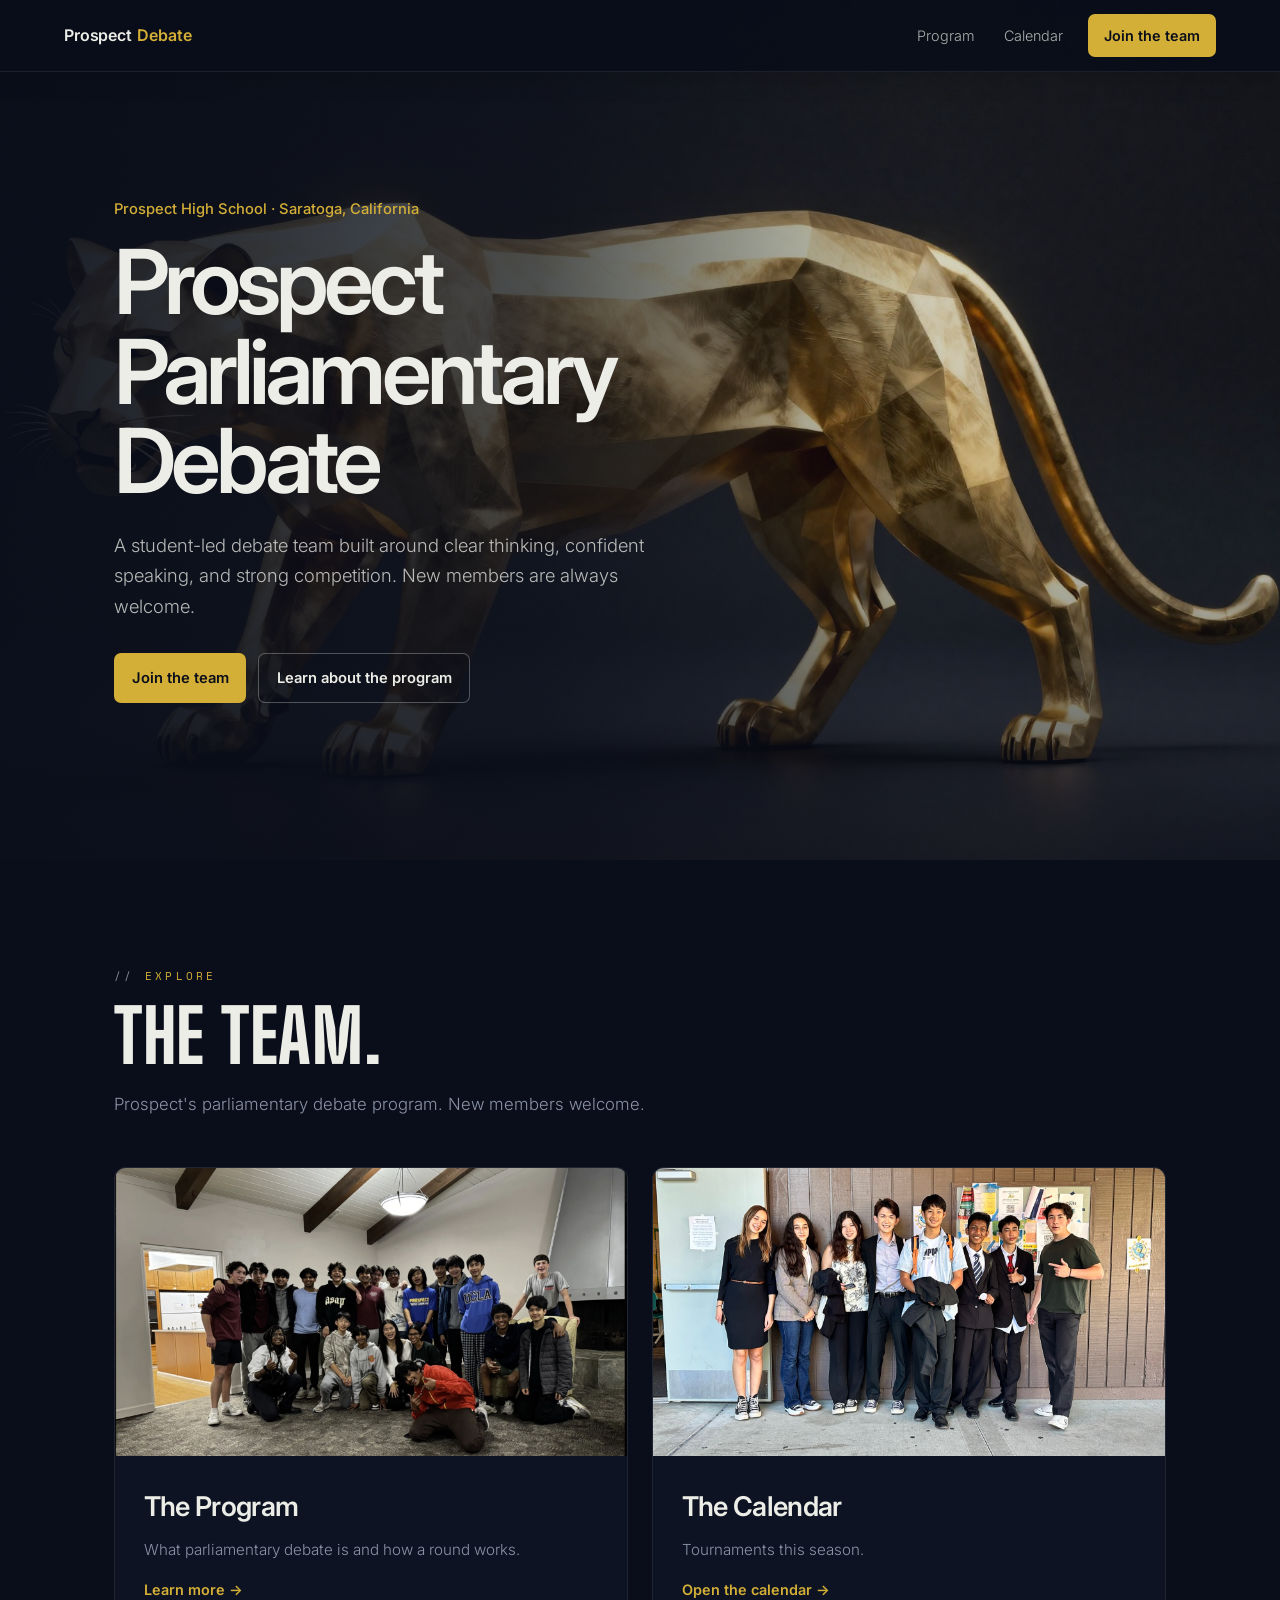
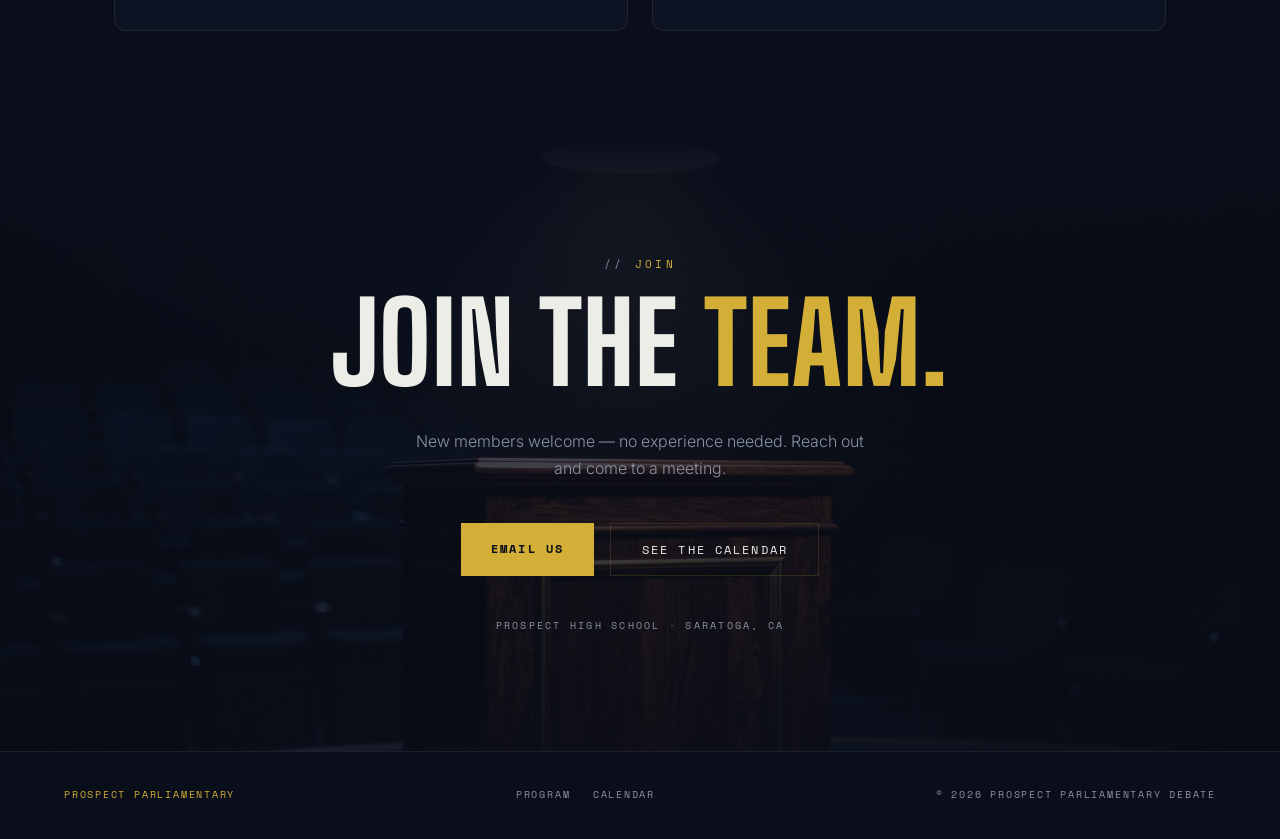
==== commit 62454e26: "Add team photography to home page" ====
--- a/index.html
+++ b/index.html
@@ -54,20 +54,24 @@
     <p class="section-intro reveal">Prospect's parliamentary debate program. New members welcome.</p>
     <div class="portal-grid">
       <a class="portal-card reveal" href="about.html">
-        <div class="pc-n">01</div>
-        <div>
+        <div class="portal-visual">
+          <img src="assets/images/team/big_team.jpg" alt="The Prospect Debate team together" loading="lazy" width="1600" height="1043" />
+        </div>
+        <div class="portal-content">
           <h3>The Program</h3>
           <p>What parliamentary debate is and how a round works.</p>
+          <div class="go">Learn more</div>
         </div>
-        <div class="go">Learn more</div>
       </a>
       <a class="portal-card reveal" href="calendar.html">
-        <div class="pc-n">02</div>
-        <div>
+        <div class="portal-visual">
+          <img src="assets/images/team/tournament.jpg" alt="Prospect debaters at a tournament" loading="lazy" width="1600" height="1199" />
+        </div>
+        <div class="portal-content">
           <h3>The Calendar</h3>
           <p>Tournaments this season.</p>
+          <div class="go">Open the calendar</div>
         </div>
-        <div class="go">Open the calendar</div>
       </a>
     </div>
   </div>
--- a/assets/site.css
+++ b/assets/site.css
@@ -266,39 +266,42 @@
 .portal-grid {
   display: grid;
   grid-template-columns: repeat(auto-fit, minmax(260px, 1fr));
-  gap: 1px;
-  background: var(--line-soft);
-  border: 1px solid var(--line-soft);
+  gap: clamp(1rem, 2vw, 1.5rem);
   margin-top: 3rem;
 }
 .portal-card {
   background: var(--ink-2);
-  padding: clamp(1.8rem, 3vw, 2.6rem);
-  min-height: 250px;
-  display: flex; flex-direction: column; justify-content: space-between;
-  position: relative; overflow: hidden;
-  transition: background .35s ease, transform .35s ease;
-}
-.portal-card::after {
-  content: "";
-  position: absolute; left: 0; right: 100%; bottom: 0;
-  height: 2px; background: var(--gold);
-  transition: right .45s cubic-bezier(.2,.6,.2,1);
-}
-.portal-card:hover { background: #111a30; transform: translateY(-4px); }
-.portal-card:hover::after { right: 0; }
-.portal-card .pc-n { font-family: var(--font-mono); font-size: .68rem; letter-spacing: .2em; color: var(--gold); }
+  border: 1px solid var(--line-soft);
+  border-radius: 12px;
+  overflow: hidden;
+  transition: border-color .25s ease, transform .25s ease, box-shadow .25s ease;
+}
+.portal-card:hover {
+  border-color: rgba(212, 175, 55, .38);
+  transform: translateY(-3px);
+  box-shadow: 0 18px 42px rgba(0, 0, 0, .24);
+}
+.portal-visual {
+  aspect-ratio: 16 / 9;
+  overflow: hidden;
+  background: #111827;
+}
+.portal-visual img {
+  width: 100%; height: 100%; object-fit: cover;
+  transition: transform .45s ease;
+}
+.portal-card:hover .portal-visual img { transform: scale(1.025); }
+.portal-content { padding: clamp(1.35rem, 2.5vw, 1.8rem); }
 .portal-card h3 {
-  font-family: var(--font-head); font-weight: 800;
-  font-size: clamp(1.8rem, 3vw, 2.5rem);
-  text-transform: uppercase; letter-spacing: .02em;
-  margin: 1.4rem 0 .5rem;
-}
-.portal-card p { color: var(--muted); font-size: .92rem; }
+  font-family: var(--font-body); font-weight: 600;
+  font-size: clamp(1.35rem, 2.4vw, 1.7rem);
+  letter-spacing: -.025em;
+  margin-bottom: .45rem;
+}
+.portal-card p { color: var(--muted); font-size: .95rem; }
 .portal-card .go {
-  font-family: var(--font-mono); font-size: .62rem;
-  letter-spacing: .18em; text-transform: uppercase;
-  color: var(--gold-hi); margin-top: 1.4rem;
+  font-size: .9rem; font-weight: 600;
+  color: var(--gold); margin-top: 1rem;
 }
 .portal-card .go::after { content: " →"; }
 
@@ -639,4 +642,5 @@
   html { scroll-behavior: auto; }
   .reveal, .statement .w { opacity: 1 !important; transform: none !important; filter: none !important; transition: none !important; }
   .in .speech-bar i { transition: none; }
-}
+  .portal-card, .portal-visual img { transition: none; }
+}
